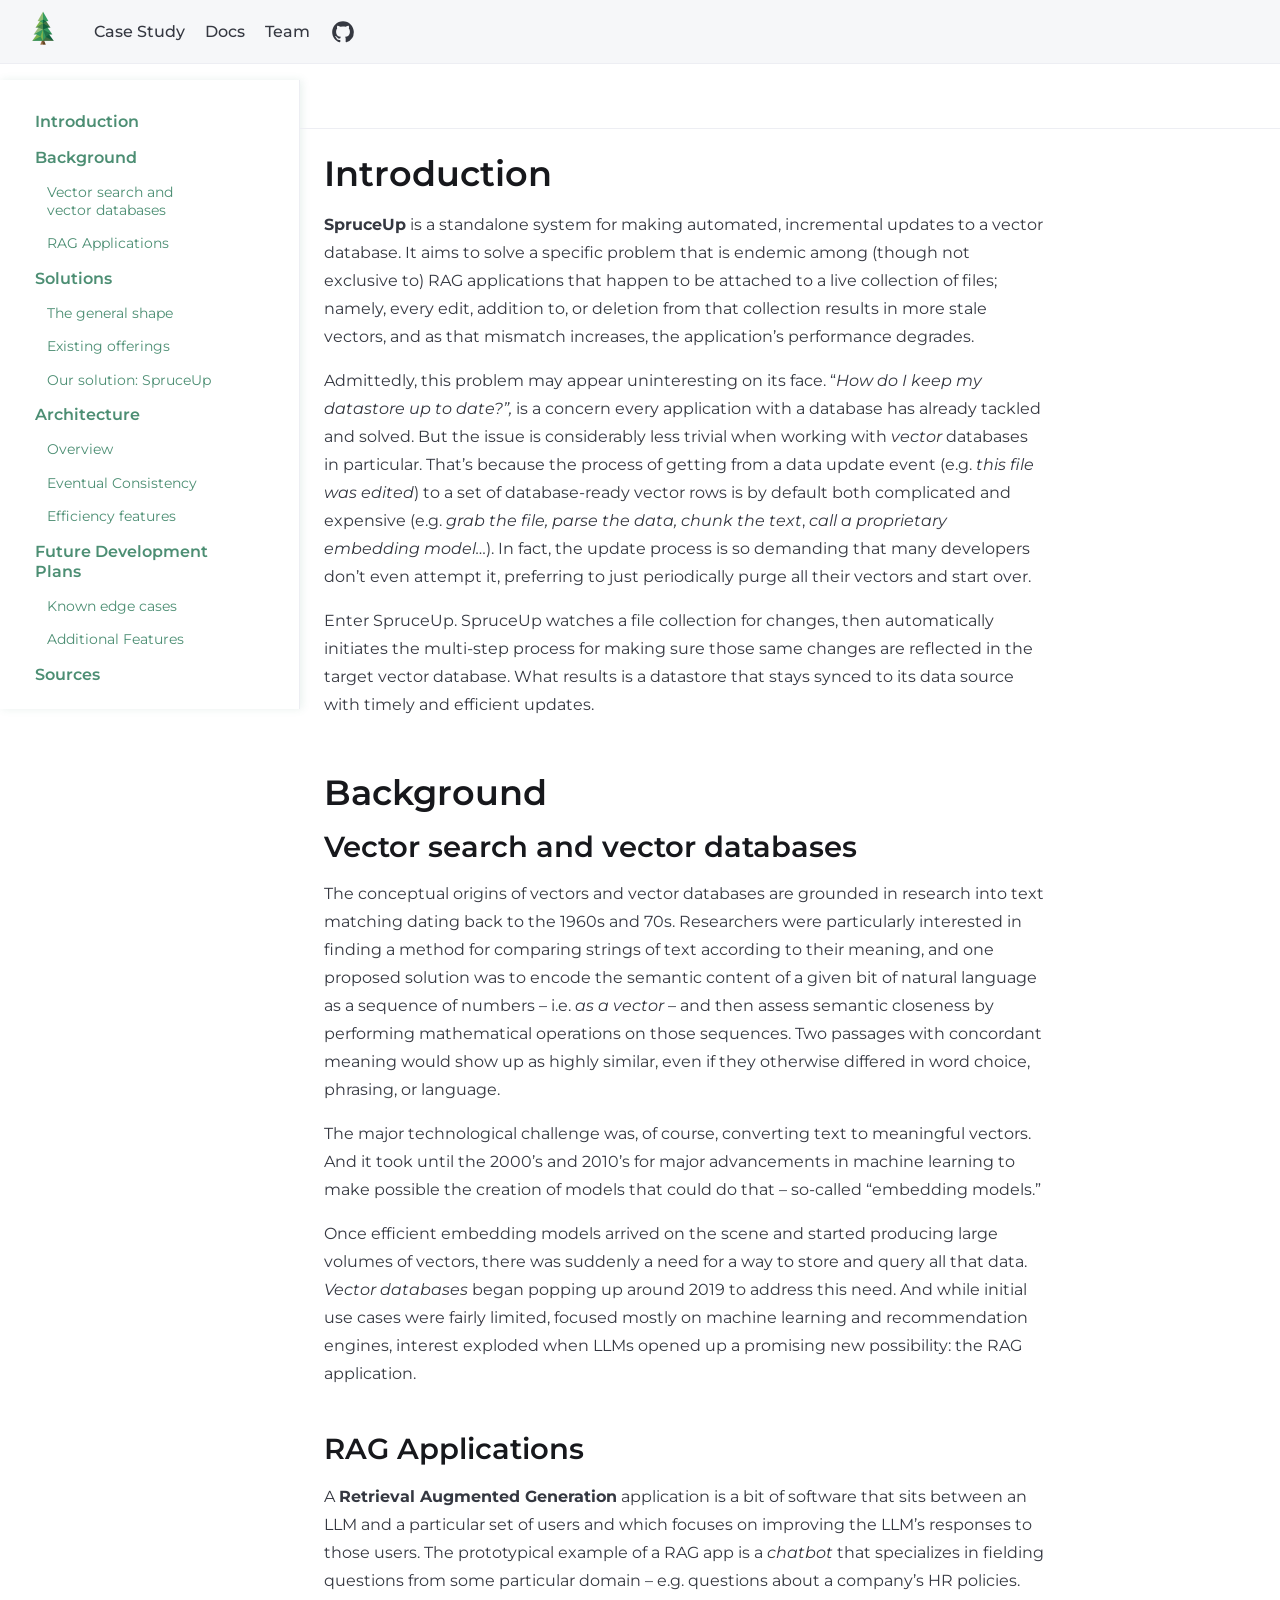
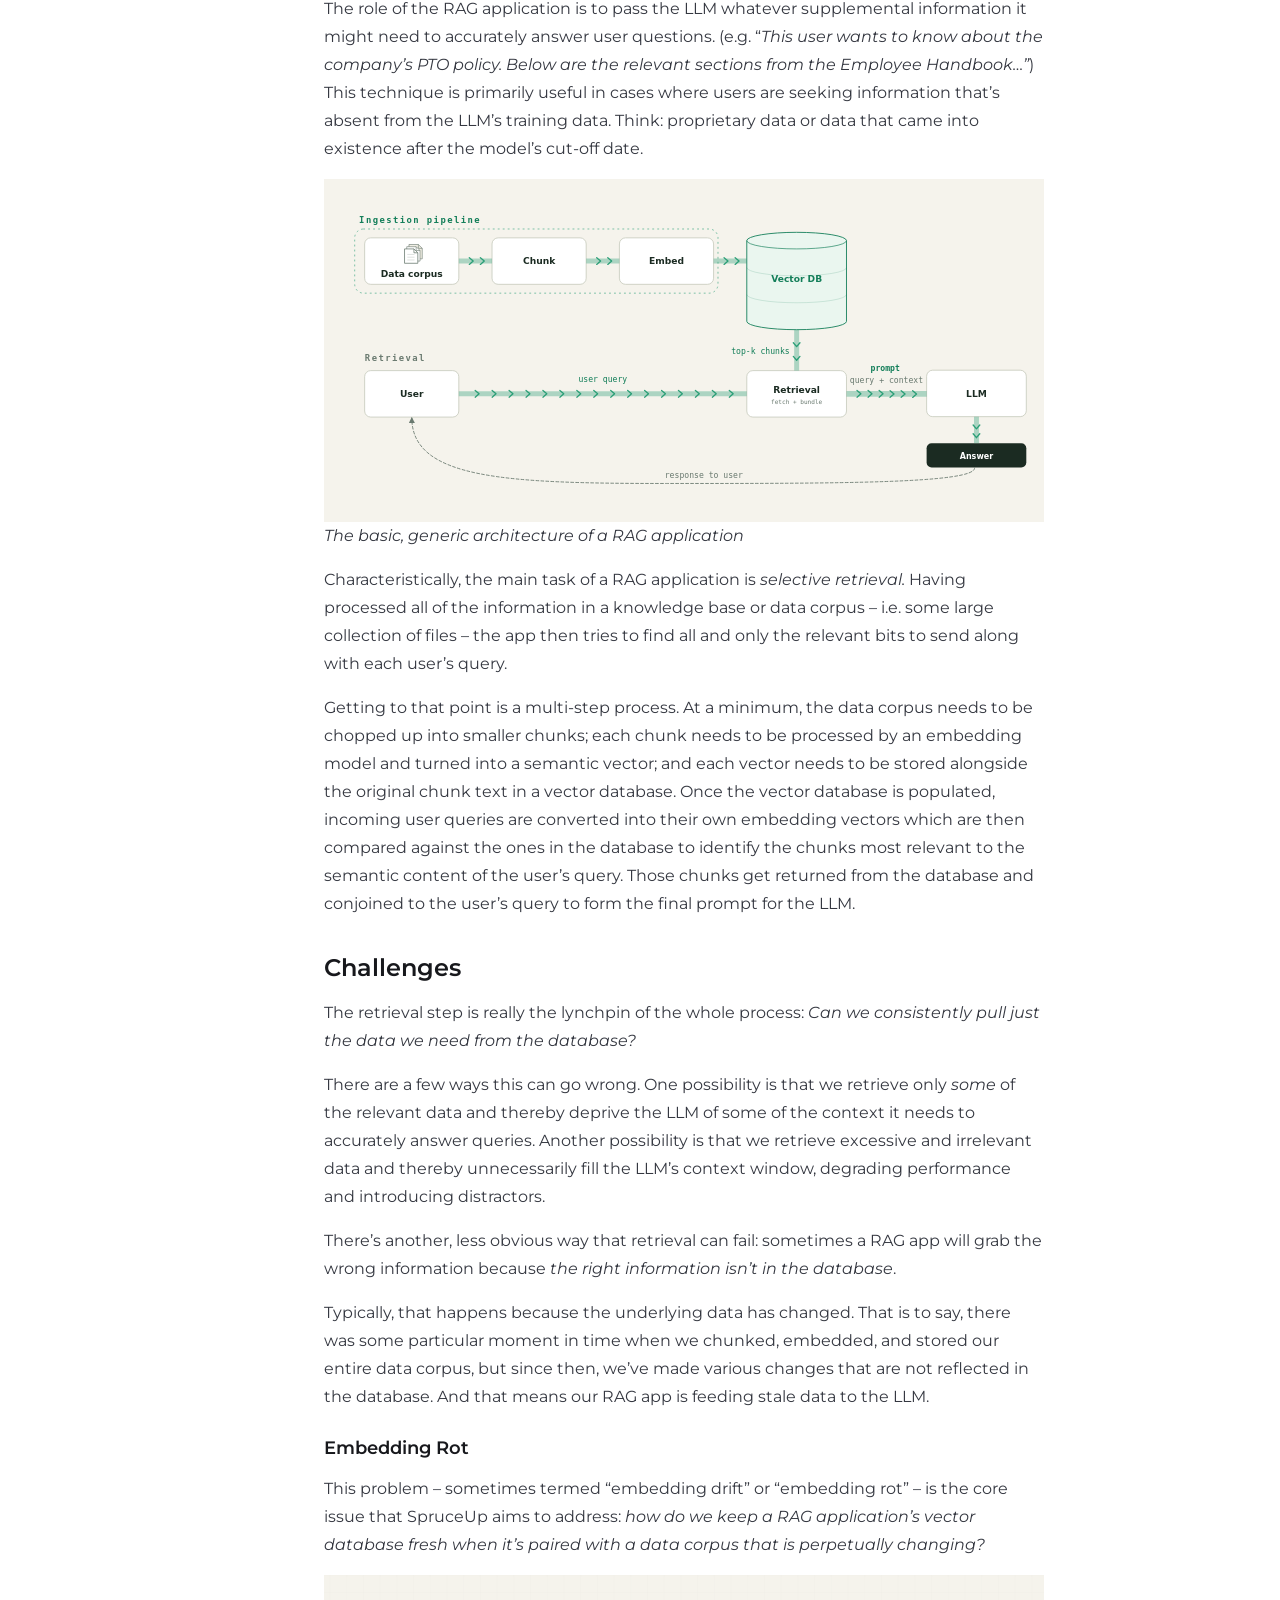
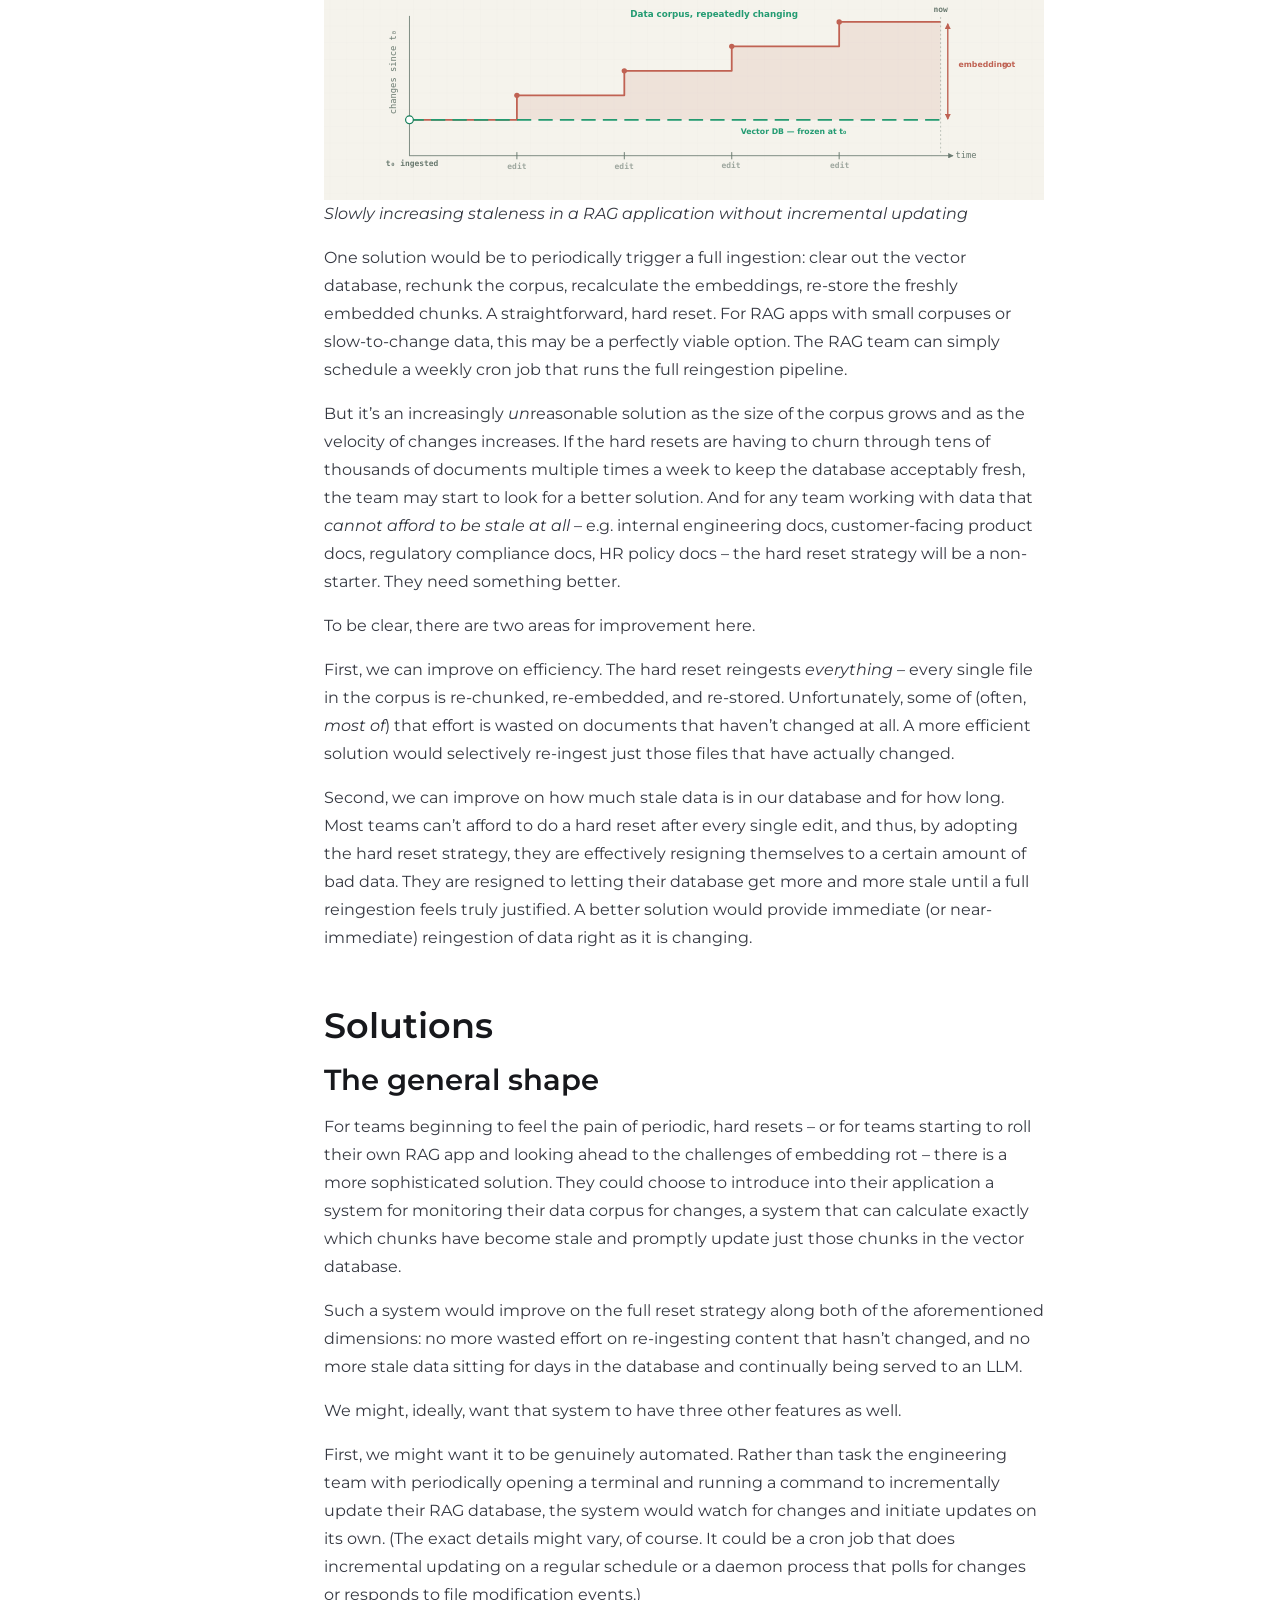
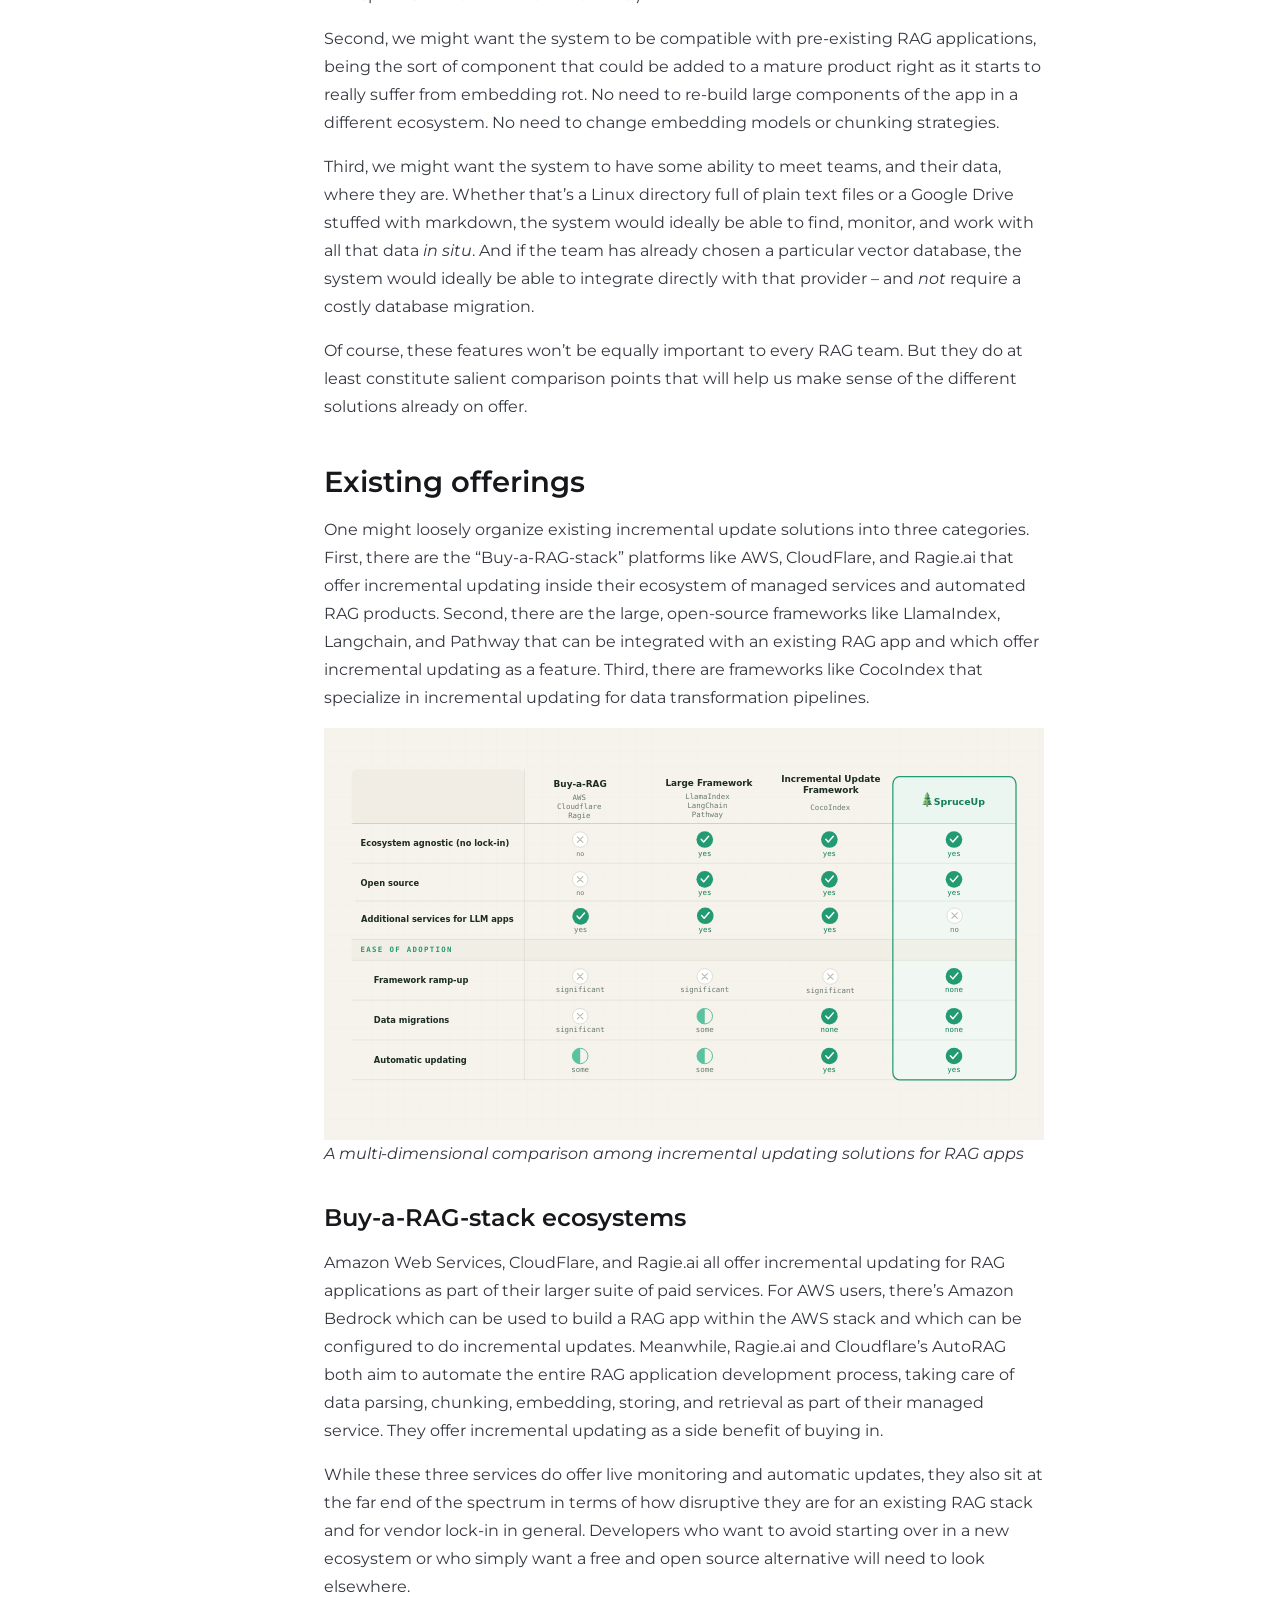
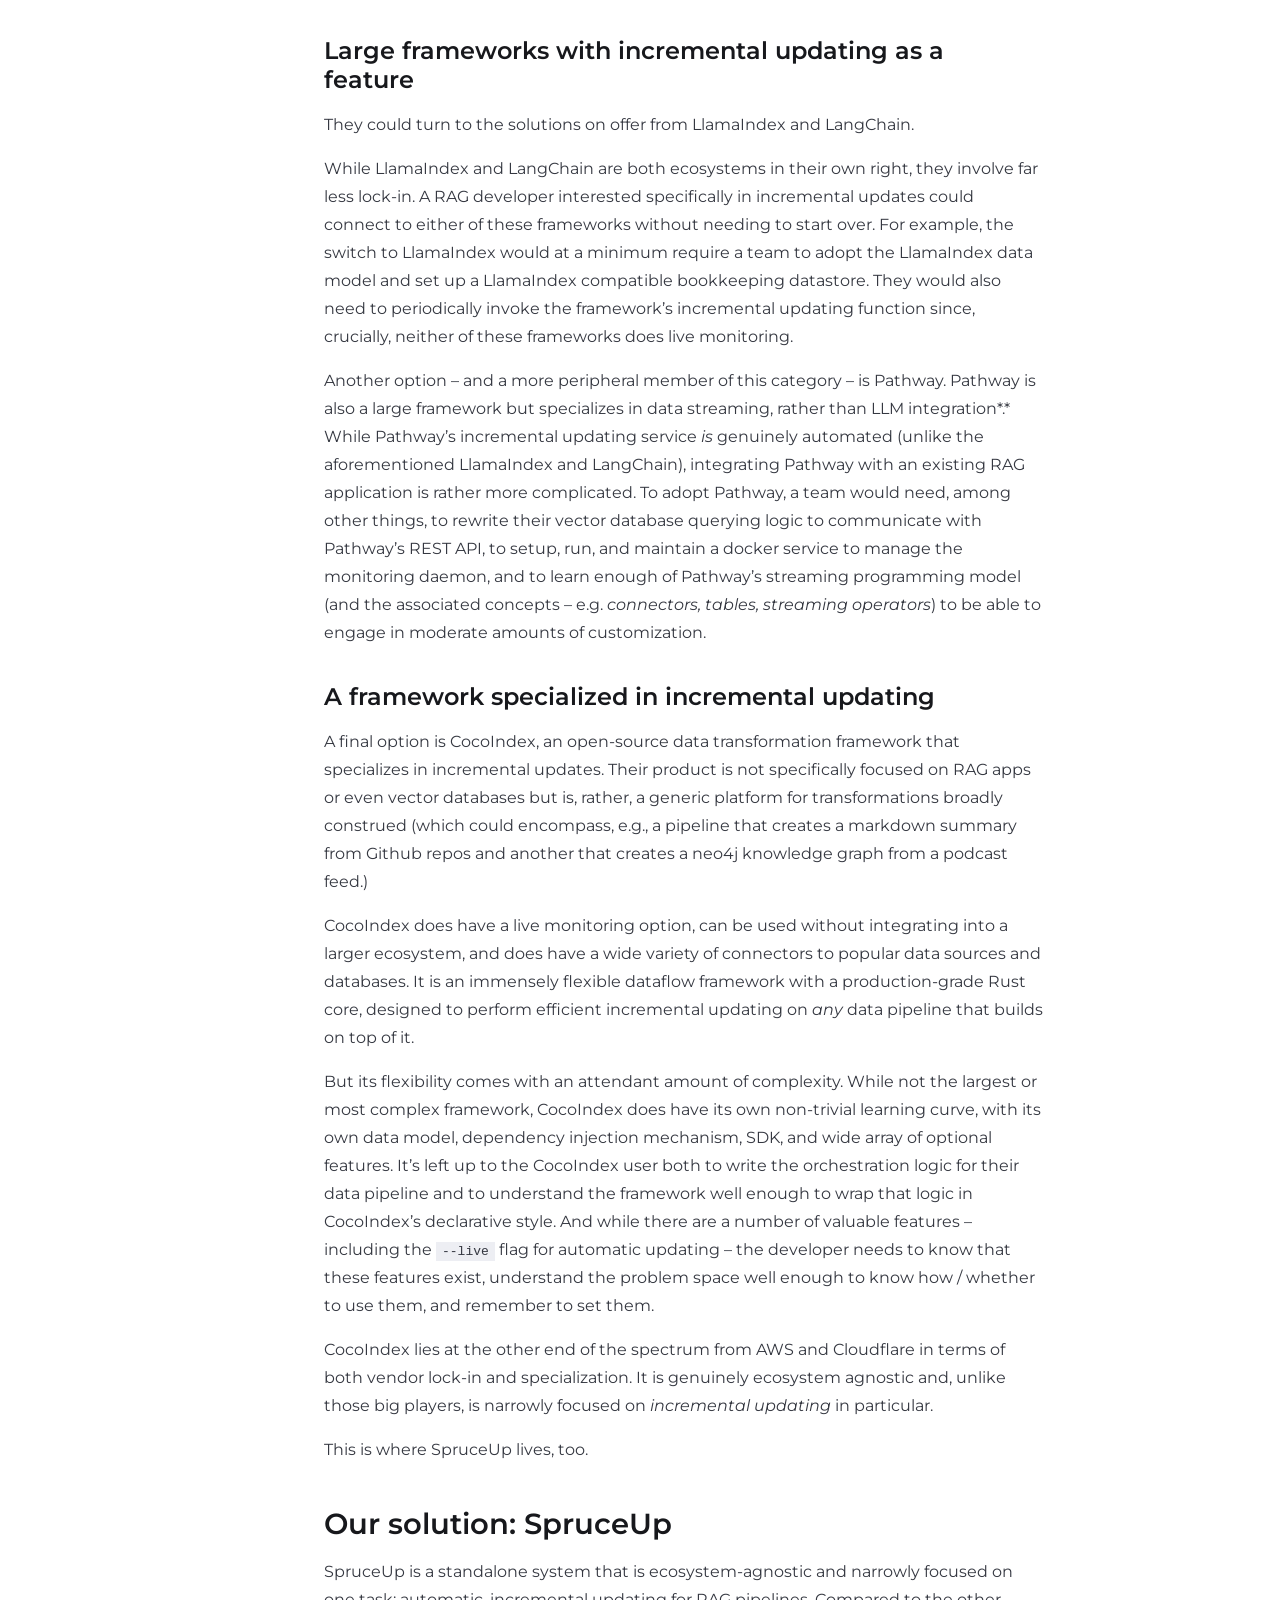
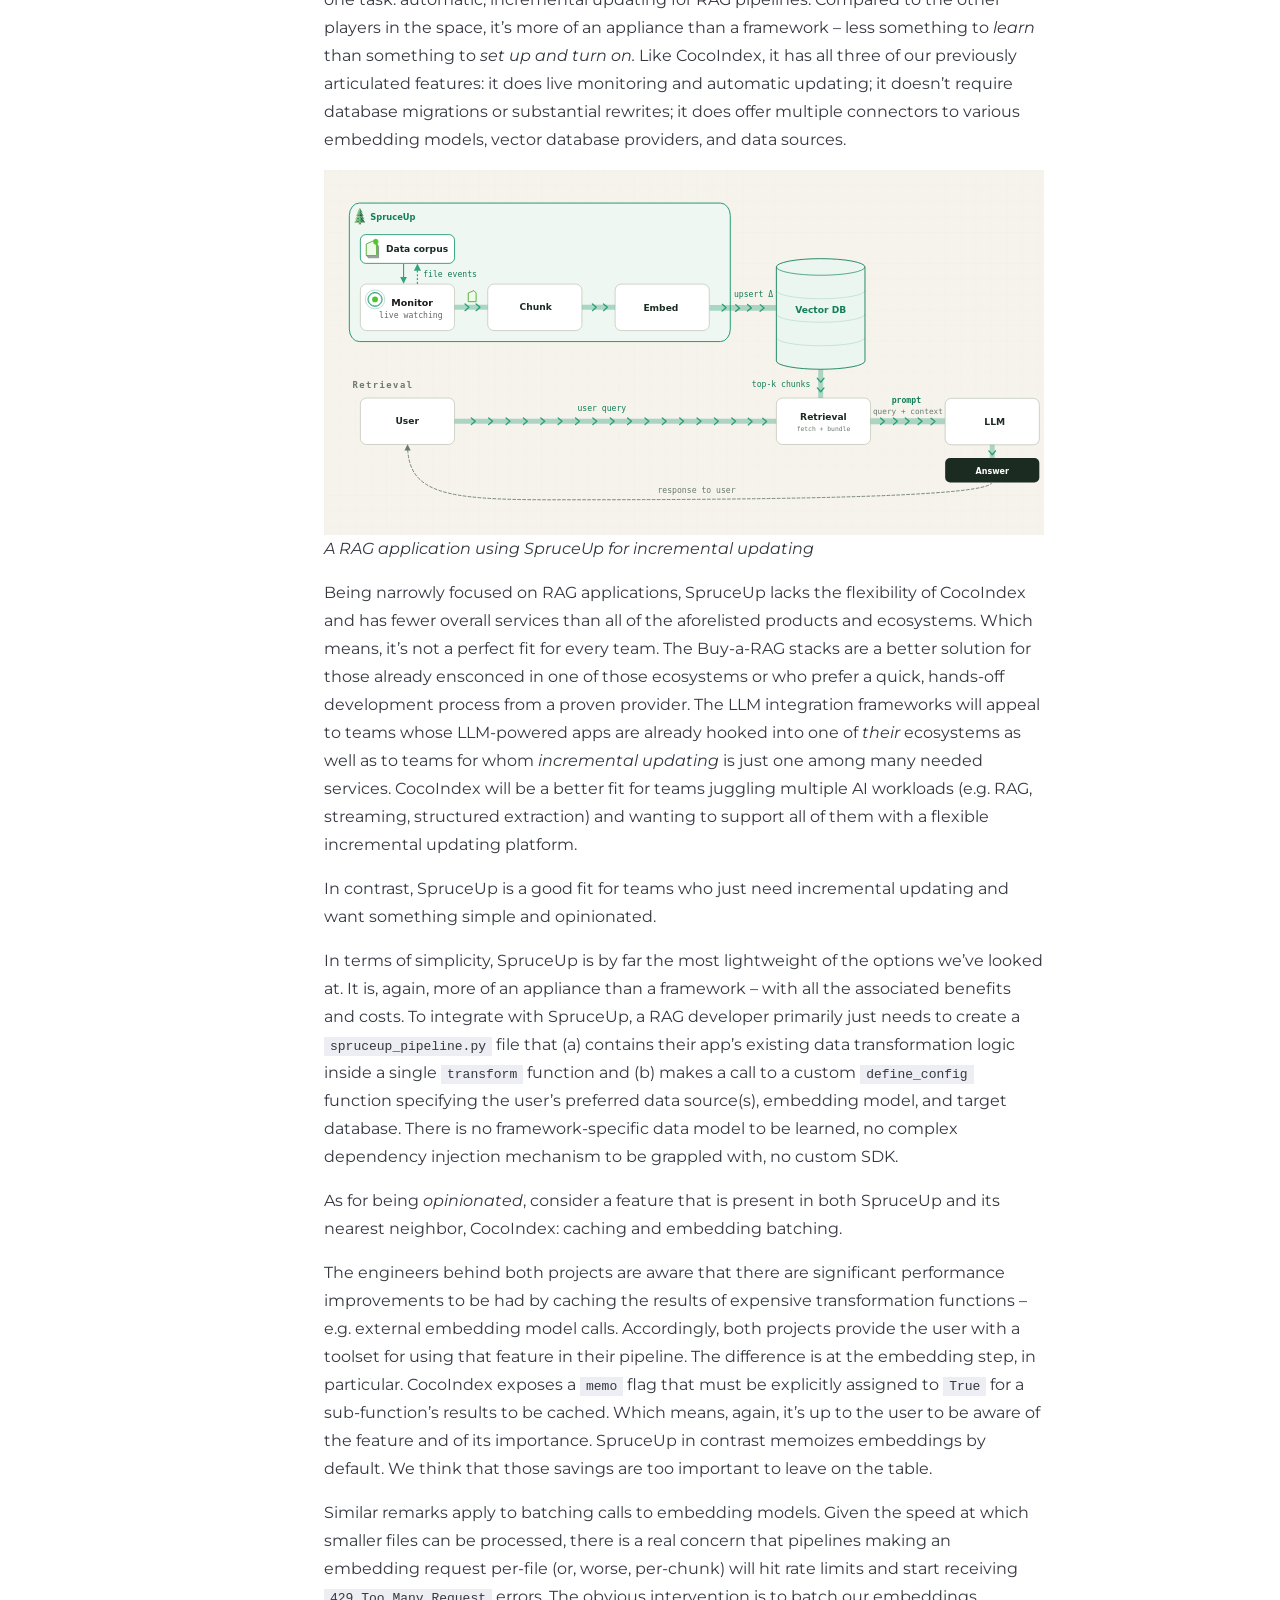
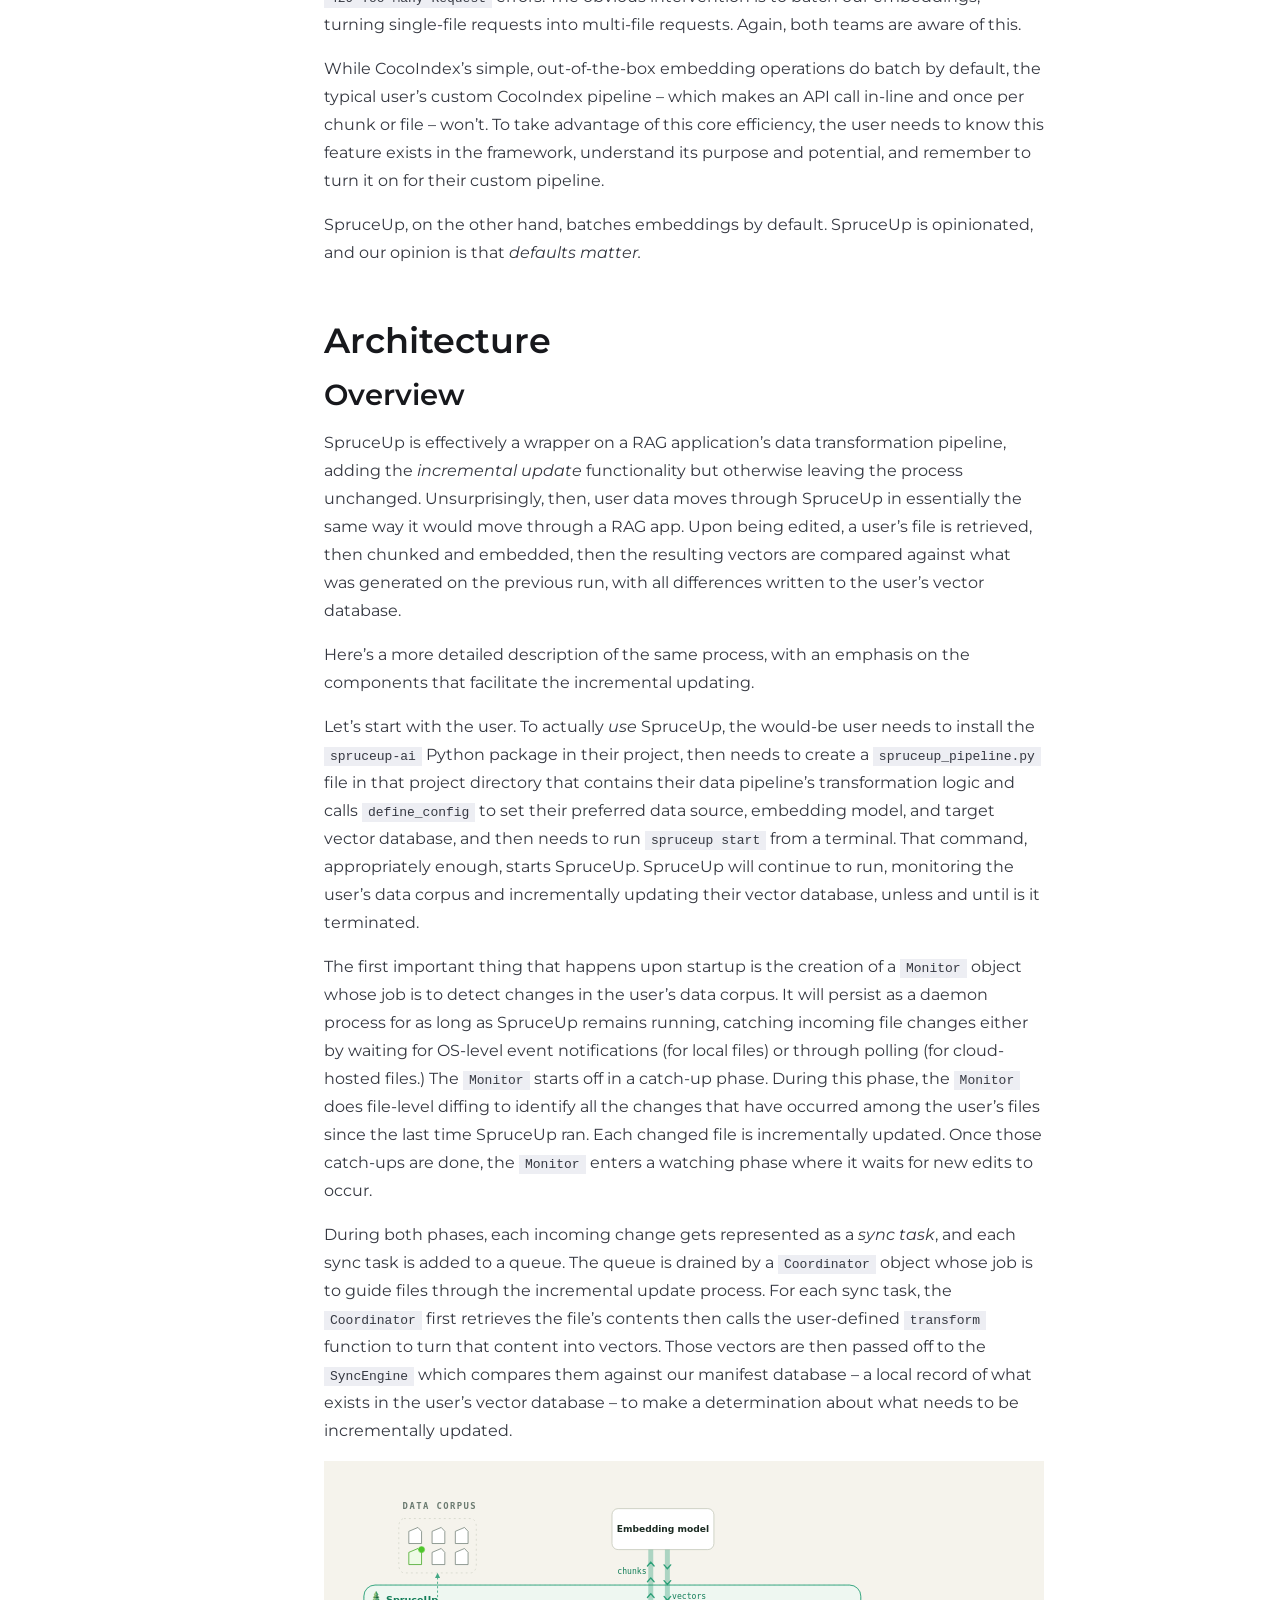
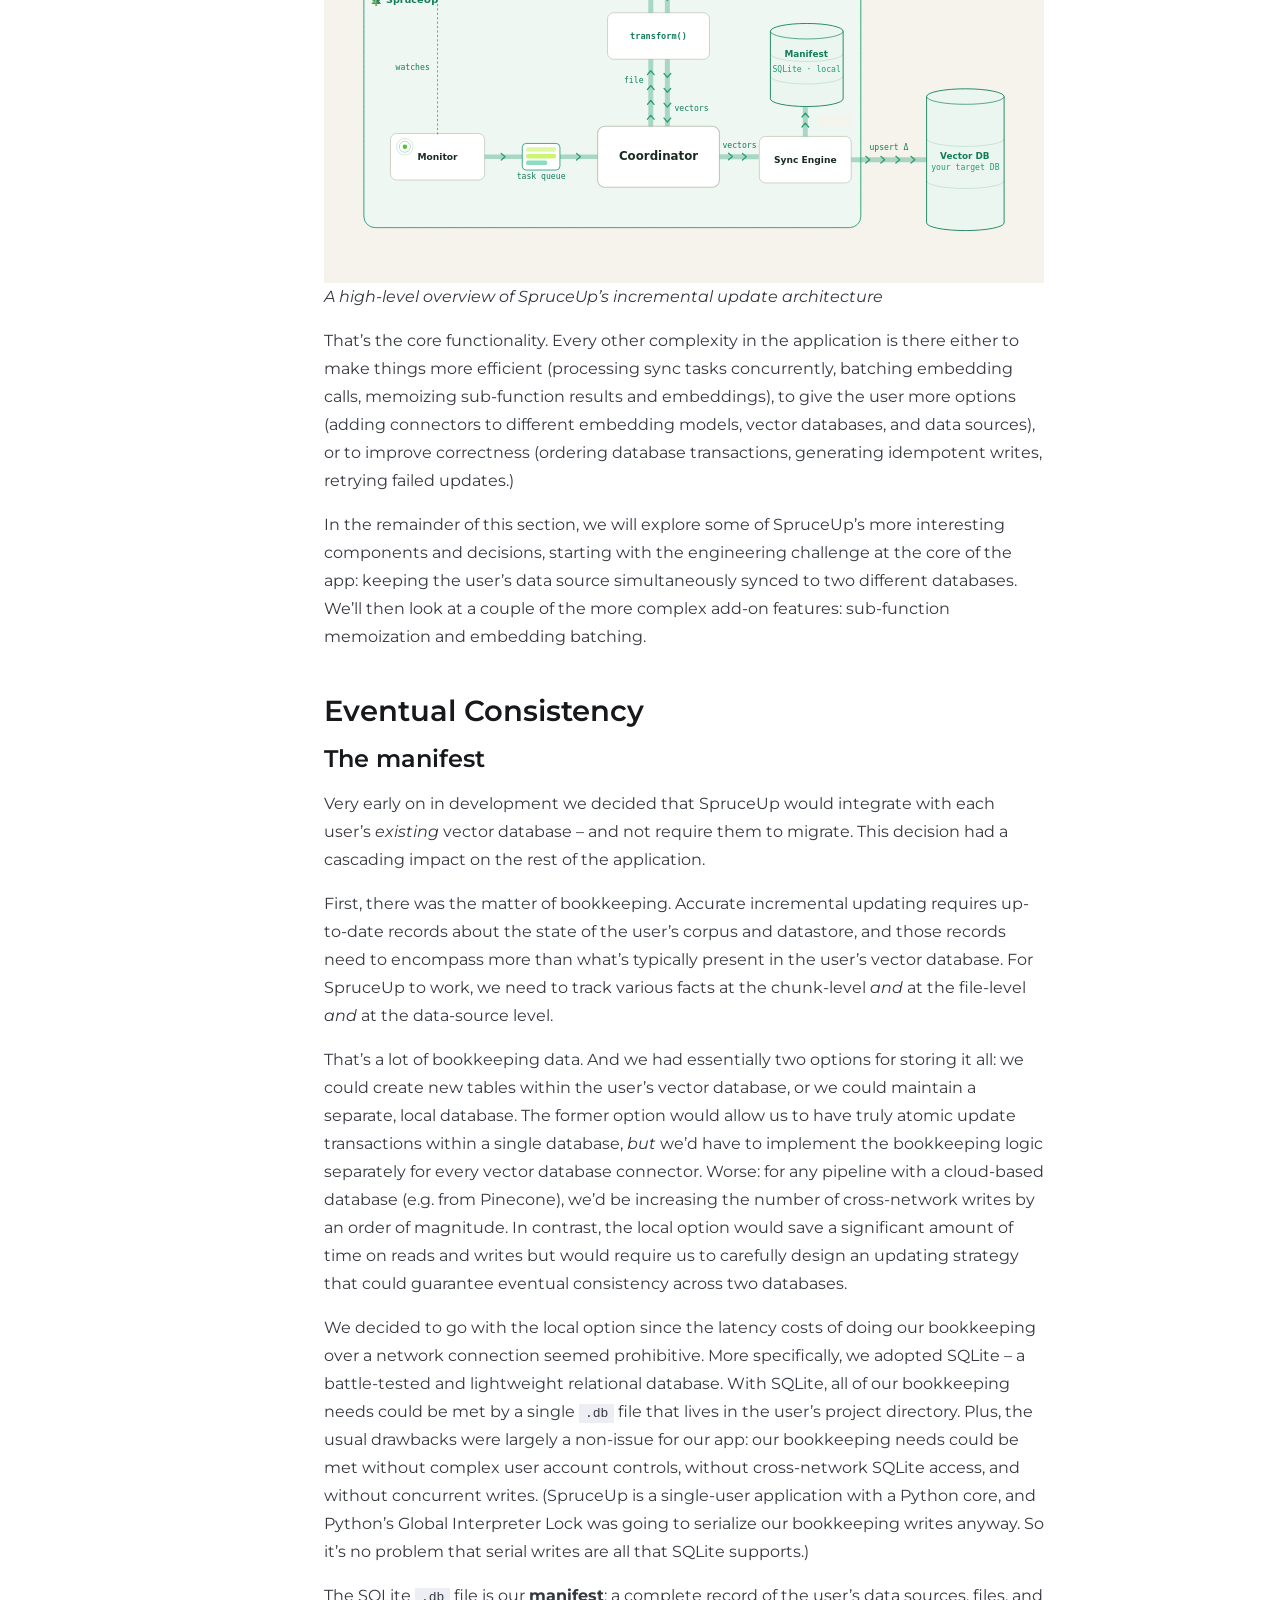
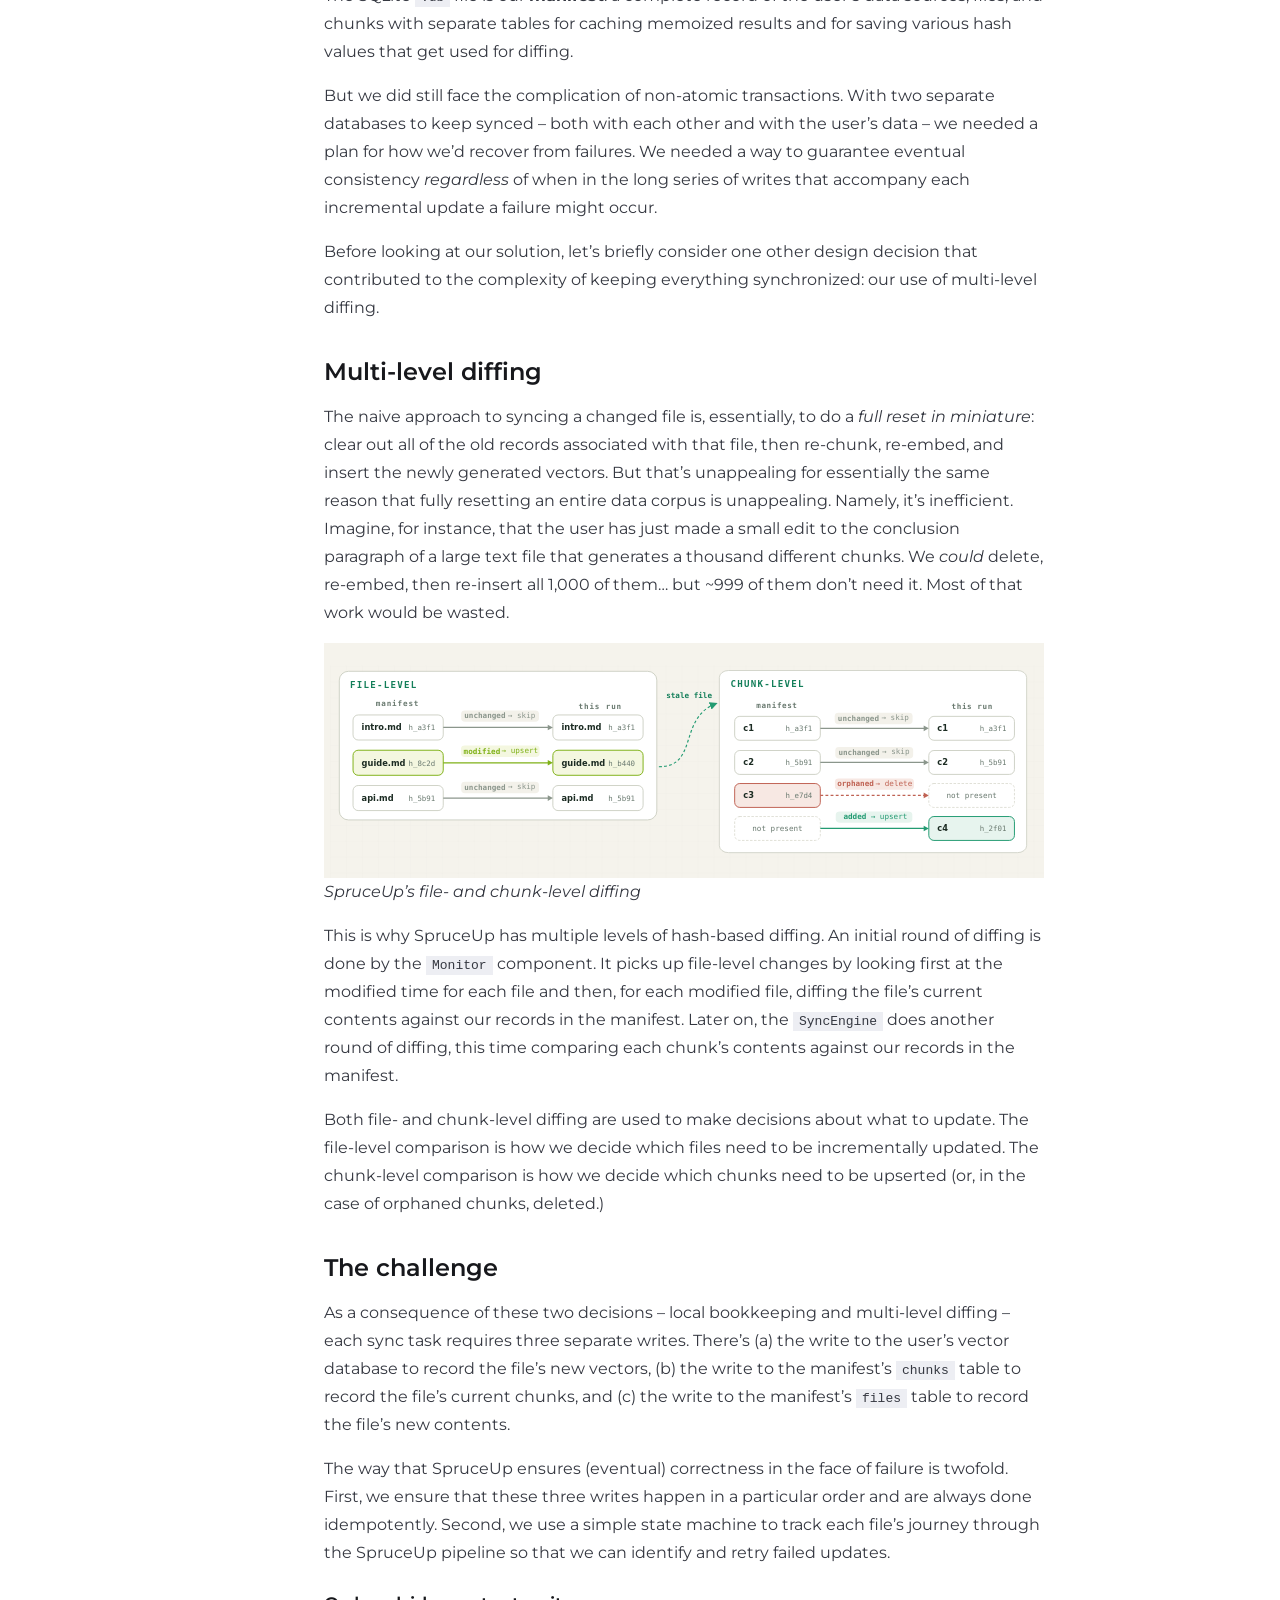
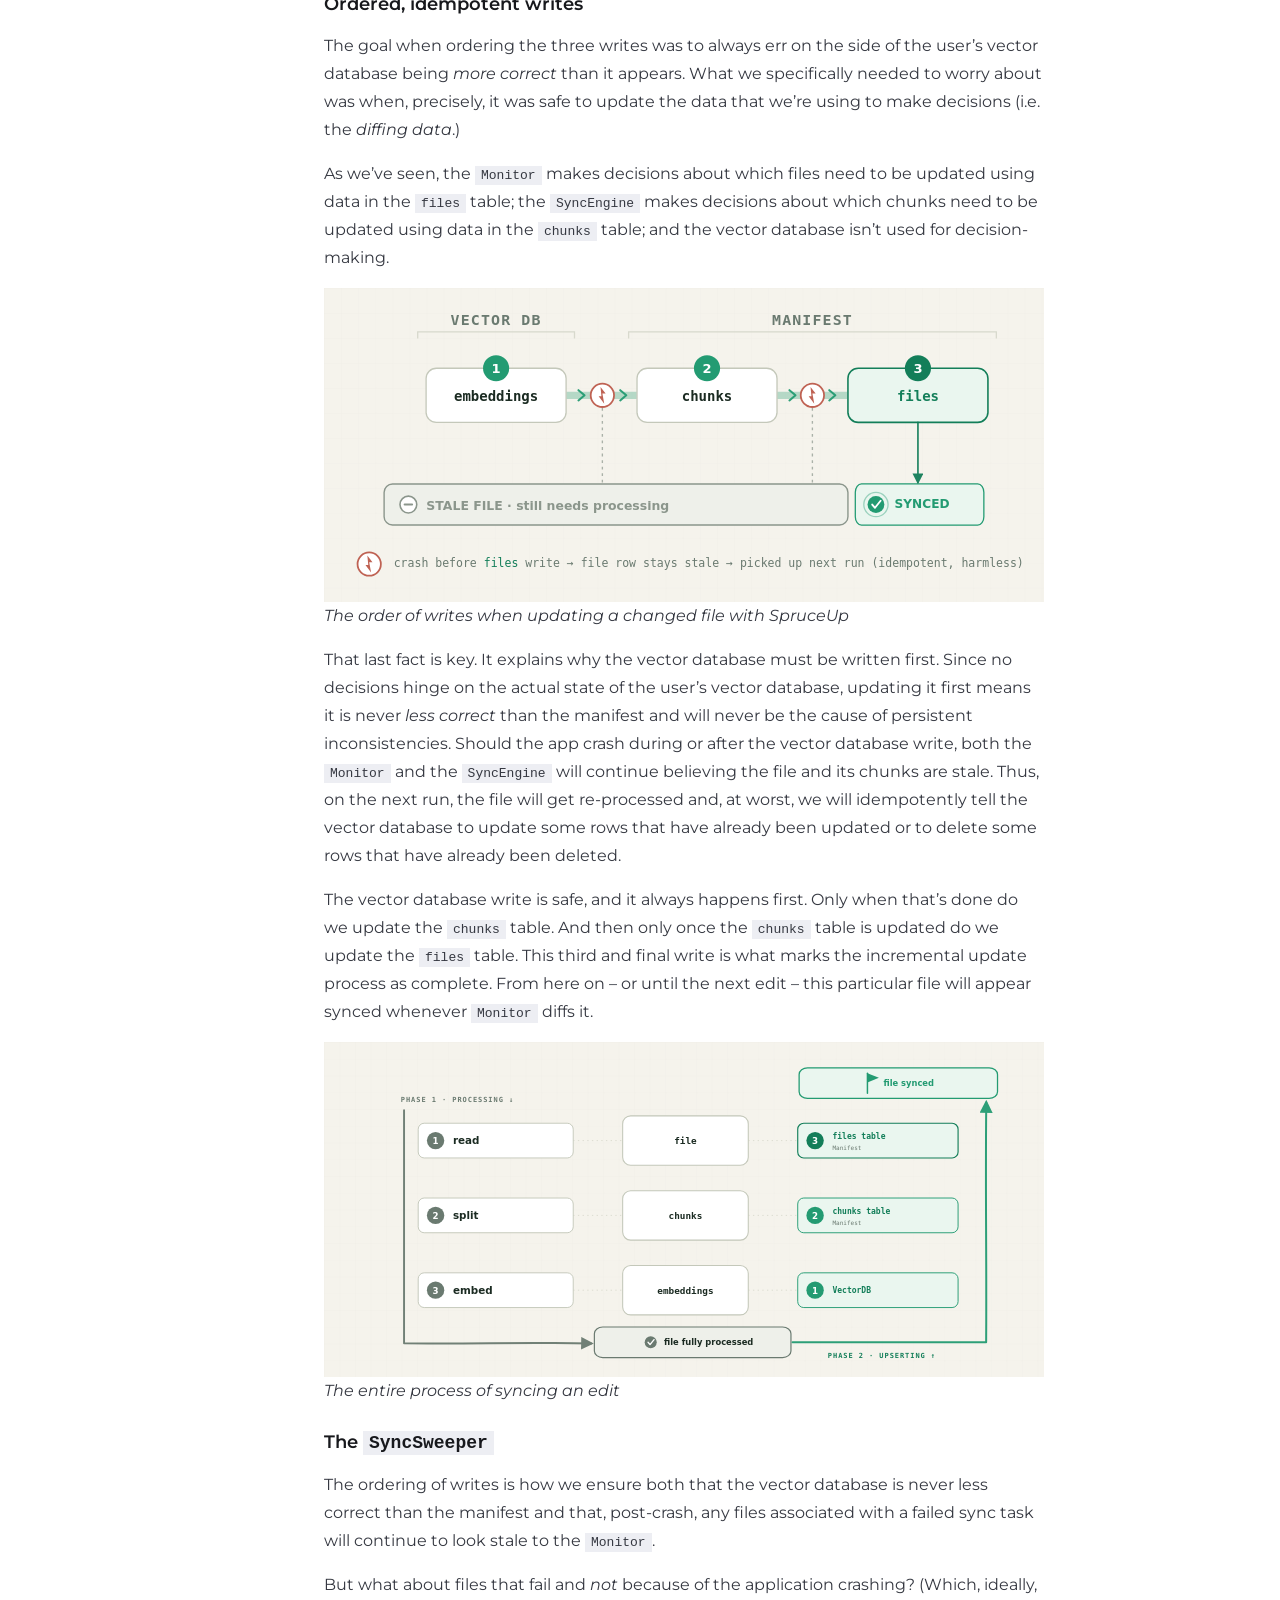
==== case-study/index.html @ af0e687e "deploy: SpruceUp-ai/spruceup-site@f6517886cbff6af546fde0f28865b4267bd0deae" ====
<!DOCTYPE html><html lang="en" dir="ltr" data-theme="dark" data-has-toc data-has-sidebar class="astro-bguv2lll"> <head><meta charset="utf-8"/><meta name="viewport" content="width=device-width, initial-scale=1"/><title>Case Study | SpruceUp</title><link rel="canonical" href="https://spruceup-ai.github.io/case-study/"/><link rel="sitemap" href="/sitemap-index.xml"/><link rel="shortcut icon" href="/spruceup-logo-only-transparent.png" type="image/png"/><meta name="generator" content="Astro v6.4.4"/><meta name="generator" content="Starlight v0.39.3"/><meta property="og:title" content="Case Study"/><meta property="og:type" content="article"/><meta property="og:url" content="https://spruceup-ai.github.io/case-study/"/><meta property="og:locale" content="en"/><meta property="og:site_name" content="SpruceUp"/><meta name="twitter:card" content="summary_large_image"/><script>
	document.documentElement.dataset.theme = 'light';
</script><link rel="stylesheet" href="/_astro/print.DNXP8c50.css" media="print"><link rel="stylesheet" href="/_astro/common.BNiTkq3l.css"><script type="module" src="/_astro/page.B_tncCx8.js"></script><style>figcaption:where(.astro-ibaejvhb){font-style:italic}
</style></head> <body class="astro-bguv2lll"> <a href="#_top" class="astro-7q3lir66">Skip to content</a> <div class="page sl-flex astro-vrdttmbt"> <header class="header astro-vrdttmbt"><div class="header astro-3ef6ksr2"> <a href="/" class="logo-link astro-3ef6ksr2" aria-label="SpruceUp home"> <img src="/_astro/spruceup-logo-only-transparent.iL2BIKzi.png" width="1376" height="768" alt="" aria-hidden="true" class="logo-img astro-3ef6ksr2"> </a> <!-- Desktop nav --> <div class="sl-hidden md:sl-flex print:hidden right-group astro-3ef6ksr2"> <nav class="top-nav sl-flex astro-3ef6ksr2" aria-label="Site navigation"> <a href="/case-study/" class="nav-link astro-3ef6ksr2">Case Study</a><a href="/docs/" class="nav-link astro-3ef6ksr2">Docs</a><a href="/team/" class="nav-link astro-3ef6ksr2">Team</a> <a href="https://github.com/SpruceUp-ai/SpruceUp" class="nav-link github-link astro-3ef6ksr2" target="_blank" rel="noopener noreferrer" aria-label="GitHub"> <svg xmlns="http://www.w3.org/2000/svg" width="26" height="26" viewBox="0 0 24 24" fill="currentColor" aria-hidden="true" class="astro-3ef6ksr2"> <path d="M12 2C6.477 2 2 6.484 2 12.017c0 4.425 2.865 8.18 6.839 9.504.5.092.682-.217.682-.483 0-.237-.008-.868-.013-1.703-2.782.605-3.369-1.343-3.369-1.343-.454-1.158-1.11-1.466-1.11-1.466-.908-.62.069-.608.069-.608 1.003.07 1.531 1.032 1.531 1.032.892 1.53 2.341 1.088 2.91.832.092-.647.35-1.088.636-1.338-2.22-.253-4.555-1.113-4.555-4.951 0-1.093.39-1.988 1.029-2.688-.103-.253-.446-1.272.098-2.65 0 0 .84-.27 2.75 1.026A9.564 9.564 0 0112 6.844c.85.004 1.705.115 2.504.337 1.909-1.296 2.747-1.027 2.747-1.027.546 1.379.202 2.398.1 2.651.64.7 1.028 1.595 1.028 2.688 0 3.848-2.339 4.695-4.566 4.943.359.309.678.92.678 1.855 0 1.338-.012 2.419-.012 2.747 0 .268.18.58.688.482A10.019 10.019 0 0022 12.017C22 6.484 17.522 2 12 2z" class="astro-3ef6ksr2"></path> </svg> </a> </nav> </div> <!-- Mobile hamburger --> <details class="mobile-nav md:sl-hidden print:hidden astro-3ef6ksr2"> <summary aria-label="Open navigation menu" class="astro-3ef6ksr2"> <span class="bar astro-3ef6ksr2"></span> <span class="bar astro-3ef6ksr2"></span> <span class="bar astro-3ef6ksr2"></span> </summary> <nav class="mobile-menu astro-3ef6ksr2" aria-label="Mobile navigation"> <a href="/case-study/" class="mobile-nav-link astro-3ef6ksr2">Case Study</a><a href="/docs/" class="mobile-nav-link astro-3ef6ksr2">Docs</a><a href="/team/" class="mobile-nav-link astro-3ef6ksr2">Team</a> <a href="https://github.com/SpruceUp-ai/SpruceUp" class="mobile-nav-link astro-3ef6ksr2" target="_blank" rel="noopener noreferrer"> <svg xmlns="http://www.w3.org/2000/svg" width="18" height="18" viewBox="0 0 24 24" fill="currentColor" aria-hidden="true" class="astro-3ef6ksr2"> <path d="M12 2C6.477 2 2 6.484 2 12.017c0 4.425 2.865 8.18 6.839 9.504.5.092.682-.217.682-.483 0-.237-.008-.868-.013-1.703-2.782.605-3.369-1.343-3.369-1.343-.454-1.158-1.11-1.466-1.11-1.466-.908-.62.069-.608.069-.608 1.003.07 1.531 1.032 1.531 1.032.892 1.53 2.341 1.088 2.91.832.092-.647.35-1.088.636-1.338-2.22-.253-4.555-1.113-4.555-4.951 0-1.093.39-1.988 1.029-2.688-.103-.253-.446-1.272.098-2.65 0 0 .84-.27 2.75 1.026A9.564 9.564 0 0112 6.844c.85.004 1.705.115 2.504.337 1.909-1.296 2.747-1.027 2.747-1.027.546 1.379.202 2.398.1 2.651.64.7 1.028 1.595 1.028 2.688 0 3.848-2.339 4.695-4.566 4.943.359.309.678.92.678 1.855 0 1.338-.012 2.419-.012 2.747 0 .268.18.58.688.482A10.019 10.019 0 0022 12.017C22 6.484 17.522 2 12 2z" class="astro-3ef6ksr2"></path> </svg>
GitHub
</a> </nav> </details> </div> <script type="module">document.addEventListener("click",n=>{const e=document.querySelector(".mobile-nav");e?.open&&!e.contains(n.target)&&(e.open=!1)});</script></header> <nav class="sidebar print:hidden astro-vrdttmbt" aria-label="Main">  <div id="starlight__sidebar" class="sidebar-pane astro-vrdttmbt"> <div class="sidebar-content sl-flex astro-vrdttmbt"> <sl-sidebar-state-persist data-hash="0000000" class="astro-kku4brbg"> <script aria-hidden="true">
		(() => {
			try {
				if (!matchMedia('(min-width: 50em)').matches) return;
				/** @type {HTMLElement | null} */
				const target = document.querySelector('sl-sidebar-state-persist');
				const state = JSON.parse(sessionStorage.getItem('sl-sidebar-state') || '0');
				if (!target || !state || target.dataset.hash !== state.hash) return;
				window._starlightScrollRestore = state.scroll;
				customElements.define(
					'sl-sidebar-restore',
					class SidebarRestore extends HTMLElement {
						connectedCallback() {
							try {
								const idx = parseInt(this.dataset.index || '');
								const details = this.closest('details');
								if (details && typeof state.open[idx] === 'boolean') details.open = state.open[idx];
							} catch {}
						}
					}
				);
			} catch {}
		})();
	</script>  <ul class="top-level astro-3ii7xxms">  </ul>  <script aria-hidden="true">
		(() => {
			const scroller = document.getElementById('starlight__sidebar');
			if (!window._starlightScrollRestore || !scroller) return;
			scroller.scrollTop = window._starlightScrollRestore;
			delete window._starlightScrollRestore;
		})();
	</script> </sl-sidebar-state-persist> <div class="md:sl-hidden"> <div class="mobile-preferences sl-flex astro-wu23bvmt"> <div class="social-icons astro-wu23bvmt">  </div>  <script type="module">class s extends HTMLElement{constructor(){super();const e=this.querySelector("select");e&&(e.addEventListener("change",t=>{t.currentTarget instanceof HTMLSelectElement&&(window.location.pathname=t.currentTarget.value)}),window.addEventListener("pageshow",t=>{if(!t.persisted)return;const n=e.querySelector("option[selected]")?.index;n!==e.selectedIndex&&(e.selectedIndex=n??0)}))}}customElements.define("starlight-lang-select",s);</script> </div> </div> </div> </div> </nav> <div class="main-frame astro-vrdttmbt">  <script type="module">const a=document.getElementById("starlight__sidebar"),n=a?.querySelector("sl-sidebar-state-persist"),o="sl-sidebar-state",i=()=>{let t=[];const e=n?.dataset.hash||"";try{const s=sessionStorage.getItem(o),r=JSON.parse(s||"{}");Array.isArray(r.open)&&r.hash===e&&(t=r.open)}catch{}return{hash:e,open:t,scroll:a?.scrollTop||0}},c=t=>{try{sessionStorage.setItem(o,JSON.stringify(t))}catch{}},d=()=>c(i()),l=(t,e)=>{const s=i();s.open[e]=t,c(s)};n?.addEventListener("click",t=>{if(!(t.target instanceof Element))return;const e=t.target.closest("summary")?.closest("details");if(!e)return;const s=e.querySelector("sl-sidebar-restore"),r=parseInt(s?.dataset.index||"");isNaN(r)||l(!e.open,r)});addEventListener("visibilitychange",()=>{document.visibilityState==="hidden"&&d()});addEventListener("pageHide",d);</script> <div class="toc-layout astro-2hkjwgzv"> <aside class="toc-sidebar-container print:hidden astro-2hkjwgzv"> <div class="toc-sidebar astro-2hkjwgzv"> <div class="lg:sl-hidden astro-pb3aqygn"></div><div class="right-sidebar-panel sl-hidden lg:sl-block astro-pb3aqygn"><div class="sl-container astro-pb3aqygn"><starlight-toc data-min-h="2" data-max-h="3"><nav aria-labelledby="starlight__on-this-page"><h2 id="starlight__on-this-page">On this page</h2><ul class="astro-gnoq344e" style="--depth: 0;"> <li class="astro-gnoq344e" style="--depth: 0;"> <a href="#_top" class="astro-gnoq344e" style="--depth: 0;"> <span class="astro-gnoq344e" style="--depth: 0;">Overview</span> </a>  </li><li class="astro-gnoq344e" style="--depth: 0;"> <a href="#introduction" class="astro-gnoq344e" style="--depth: 0;"> <span class="astro-gnoq344e" style="--depth: 0;">Introduction</span> </a>  </li><li class="astro-gnoq344e" style="--depth: 0;"> <a href="#background" class="astro-gnoq344e" style="--depth: 0;"> <span class="astro-gnoq344e" style="--depth: 0;">Background</span> </a> <ul class="astro-gnoq344e" style="--depth: 1;"> <li class="astro-gnoq344e" style="--depth: 1;"> <a href="#vector-search-and-vector-databases" class="astro-gnoq344e" style="--depth: 1;"> <span class="astro-gnoq344e" style="--depth: 1;">Vector search and vector databases</span> </a>  </li><li class="astro-gnoq344e" style="--depth: 1;"> <a href="#rag-applications" class="astro-gnoq344e" style="--depth: 1;"> <span class="astro-gnoq344e" style="--depth: 1;">RAG Applications</span> </a>  </li> </ul> </li><li class="astro-gnoq344e" style="--depth: 0;"> <a href="#solutions" class="astro-gnoq344e" style="--depth: 0;"> <span class="astro-gnoq344e" style="--depth: 0;">Solutions</span> </a> <ul class="astro-gnoq344e" style="--depth: 1;"> <li class="astro-gnoq344e" style="--depth: 1;"> <a href="#the-general-shape" class="astro-gnoq344e" style="--depth: 1;"> <span class="astro-gnoq344e" style="--depth: 1;">The general shape</span> </a>  </li><li class="astro-gnoq344e" style="--depth: 1;"> <a href="#existing-offerings" class="astro-gnoq344e" style="--depth: 1;"> <span class="astro-gnoq344e" style="--depth: 1;">Existing offerings</span> </a>  </li><li class="astro-gnoq344e" style="--depth: 1;"> <a href="#our-solution-spruceup" class="astro-gnoq344e" style="--depth: 1;"> <span class="astro-gnoq344e" style="--depth: 1;">Our solution: SpruceUp</span> </a>  </li> </ul> </li><li class="astro-gnoq344e" style="--depth: 0;"> <a href="#architecture" class="astro-gnoq344e" style="--depth: 0;"> <span class="astro-gnoq344e" style="--depth: 0;">Architecture</span> </a> <ul class="astro-gnoq344e" style="--depth: 1;"> <li class="astro-gnoq344e" style="--depth: 1;"> <a href="#overview" class="astro-gnoq344e" style="--depth: 1;"> <span class="astro-gnoq344e" style="--depth: 1;">Overview</span> </a>  </li><li class="astro-gnoq344e" style="--depth: 1;"> <a href="#eventual-consistency" class="astro-gnoq344e" style="--depth: 1;"> <span class="astro-gnoq344e" style="--depth: 1;">Eventual Consistency</span> </a>  </li><li class="astro-gnoq344e" style="--depth: 1;"> <a href="#efficiency-features" class="astro-gnoq344e" style="--depth: 1;"> <span class="astro-gnoq344e" style="--depth: 1;">Efficiency features</span> </a>  </li> </ul> </li><li class="astro-gnoq344e" style="--depth: 0;"> <a href="#future-development-plans" class="astro-gnoq344e" style="--depth: 0;"> <span class="astro-gnoq344e" style="--depth: 0;">Future Development Plans</span> </a> <ul class="astro-gnoq344e" style="--depth: 1;"> <li class="astro-gnoq344e" style="--depth: 1;"> <a href="#known-edge-cases" class="astro-gnoq344e" style="--depth: 1;"> <span class="astro-gnoq344e" style="--depth: 1;">Known edge cases</span> </a>  </li><li class="astro-gnoq344e" style="--depth: 1;"> <a href="#additional-features" class="astro-gnoq344e" style="--depth: 1;"> <span class="astro-gnoq344e" style="--depth: 1;">Additional Features</span> </a>  </li> </ul> </li><li class="astro-gnoq344e" style="--depth: 0;"> <a href="#sources" class="astro-gnoq344e" style="--depth: 0;"> <span class="astro-gnoq344e" style="--depth: 0;">Sources</span> </a>  </li> </ul></nav></starlight-toc><script type="module">const m="_top";class H extends HTMLElement{constructor(){super(),this._current=this.querySelector('a[aria-current="true"]'),this.minH=parseInt(this.dataset.minH||"2",10),this.maxH=parseInt(this.dataset.maxH||"3",10),this.tocHeadingSelector=`h1#${m},:where(${[...Array.from({length:1+this.maxH-this.minH}).map((e,n)=>`h${this.minH+n}`)].join()})[id]`,this.onIdle=e=>(window.requestIdleCallback||(n=>setTimeout(n,1)))(e),this.init=()=>{const e=[...this.querySelectorAll("a")],n=t=>t.matches(this.tocHeadingSelector),i=t=>{if(!t)return null;const h=t;for(;t;){if(t.matches(".sl-markdown-content, main > *"))return document.getElementById(m);if(n(t))return t;const s=t.querySelector(this.tocHeadingSelector);if(s)return s;for(t=t.previousElementSibling;t?.lastElementChild;)t=t.lastElementChild;const o=i(t);if(o)return o}return i(h.parentElement)},c=t=>{for(const{isIntersecting:h,target:s}of t){if(!h)continue;const o=i(s);if(!o)continue;const l=e.find(g=>g.hash==="#"+encodeURIComponent(o.id));if(l){this.current=l;break}}},a=document.querySelectorAll([`main :where(${this.tocHeadingSelector})`,`main :where(${this.tocHeadingSelector}, .sl-heading-wrapper) ~ *:not(:has(${this.tocHeadingSelector}))`,`main .sl-markdown-content > *:not(:has(${this.tocHeadingSelector}))`,`main > *:not(:has(${this.tocHeadingSelector}))`].join());let r;const u=()=>{r||(r=new IntersectionObserver(c,{rootMargin:this.getRootMargin()}),a.forEach(t=>r.observe(t)))};u();let d;window.addEventListener("resize",()=>{r&&(r.disconnect(),r=void 0),clearTimeout(d),d=setTimeout(()=>this.onIdle(u),200)})},this.onIdle(()=>this.init())}set current(e){e!==this._current&&(this._current&&this._current.removeAttribute("aria-current"),e.setAttribute("aria-current","true"),this._current=e)}getRootMargin(){const e=document.querySelector("header")?.getBoundingClientRect().height||0,n=this.querySelector("summary")?.getBoundingClientRect().height||0,i=e+n+32,c=i+53,a=document.documentElement.clientHeight;return`-${i}px 0% ${c-a}px`}}customElements.define("starlight-toc",H);</script></div></div> </div> </aside> <div class="main-pane astro-2hkjwgzv">  <main data-pagefind-body class="astro-bguv2lll" lang="en" dir="ltr">    <div class="content-panel astro-7nkwcw3z"> <div class="sl-container astro-7nkwcw3z">  </div> </div> <div class="content-panel astro-7nkwcw3z"> <div class="sl-container astro-7nkwcw3z"> <div class="sl-markdown-content"> <div class="sl-heading-wrapper level-h2"><h2 id="introduction">Introduction</h2><a class="sl-anchor-link" href="#introduction"><span aria-hidden="true" class="sl-anchor-icon"><svg width="16" height="16" viewBox="0 0 24 24"><path fill="currentcolor" d="m12.11 15.39-3.88 3.88a2.52 2.52 0 0 1-3.5 0 2.47 2.47 0 0 1 0-3.5l3.88-3.88a1 1 0 0 0-1.42-1.42l-3.88 3.89a4.48 4.48 0 0 0 6.33 6.33l3.89-3.88a1 1 0 1 0-1.42-1.42Zm8.58-12.08a4.49 4.49 0 0 0-6.33 0l-3.89 3.88a1 1 0 0 0 1.42 1.42l3.88-3.88a2.52 2.52 0 0 1 3.5 0 2.47 2.47 0 0 1 0 3.5l-3.88 3.88a1 1 0 1 0 1.42 1.42l3.88-3.89a4.49 4.49 0 0 0 0-6.33ZM8.83 15.17a1 1 0 0 0 1.1.22 1 1 0 0 0 .32-.22l4.92-4.92a1 1 0 0 0-1.42-1.42l-4.92 4.92a1 1 0 0 0 0 1.42Z"></path></svg></span><span class="sr-only" data-pagefind-ignore>Section titled “Introduction”</span></a></div>
<p><strong>SpruceUp</strong> is a standalone system for making automated, incremental updates to a vector database. It aims to solve a specific problem that is endemic among (though not exclusive to) RAG applications that happen to be attached to a live collection of files; namely, every edit, addition to, or deletion from that collection results in more stale vectors, and as that mismatch increases, the application’s performance degrades.</p>
<p>Admittedly, this problem may appear uninteresting on its face. “<em>How do I keep my datastore up to date?”,</em> is a concern every application with a database has already tackled and solved. But the issue is considerably less trivial when working with <em>vector</em> databases in particular. That’s because the process of getting from a data update event (e.g. <em>this file was edited</em>) to a set of database-ready vector rows is by default both complicated and expensive (e.g. <em>grab the file, parse the data, chunk the text</em>, <em>call a proprietary embedding model…</em>). In fact, the update process is so demanding that many developers don’t even attempt it, preferring to just periodically purge all their vectors and start over.</p>
<p>Enter SpruceUp. SpruceUp watches a file collection for changes, then automatically initiates the multi-step process for making sure those same changes are reflected in the target vector database. What results is a datastore that stays synced to its data source with timely and efficient updates.</p>
<div class="sl-heading-wrapper level-h2"><h2 id="background">Background</h2><a class="sl-anchor-link" href="#background"><span aria-hidden="true" class="sl-anchor-icon"><svg width="16" height="16" viewBox="0 0 24 24"><path fill="currentcolor" d="m12.11 15.39-3.88 3.88a2.52 2.52 0 0 1-3.5 0 2.47 2.47 0 0 1 0-3.5l3.88-3.88a1 1 0 0 0-1.42-1.42l-3.88 3.89a4.48 4.48 0 0 0 6.33 6.33l3.89-3.88a1 1 0 1 0-1.42-1.42Zm8.58-12.08a4.49 4.49 0 0 0-6.33 0l-3.89 3.88a1 1 0 0 0 1.42 1.42l3.88-3.88a2.52 2.52 0 0 1 3.5 0 2.47 2.47 0 0 1 0 3.5l-3.88 3.88a1 1 0 1 0 1.42 1.42l3.88-3.89a4.49 4.49 0 0 0 0-6.33ZM8.83 15.17a1 1 0 0 0 1.1.22 1 1 0 0 0 .32-.22l4.92-4.92a1 1 0 0 0-1.42-1.42l-4.92 4.92a1 1 0 0 0 0 1.42Z"></path></svg></span><span class="sr-only" data-pagefind-ignore>Section titled “Background”</span></a></div>
<div class="sl-heading-wrapper level-h3"><h3 id="vector-search-and-vector-databases">Vector search and vector databases</h3><a class="sl-anchor-link" href="#vector-search-and-vector-databases"><span aria-hidden="true" class="sl-anchor-icon"><svg width="16" height="16" viewBox="0 0 24 24"><path fill="currentcolor" d="m12.11 15.39-3.88 3.88a2.52 2.52 0 0 1-3.5 0 2.47 2.47 0 0 1 0-3.5l3.88-3.88a1 1 0 0 0-1.42-1.42l-3.88 3.89a4.48 4.48 0 0 0 6.33 6.33l3.89-3.88a1 1 0 1 0-1.42-1.42Zm8.58-12.08a4.49 4.49 0 0 0-6.33 0l-3.89 3.88a1 1 0 0 0 1.42 1.42l3.88-3.88a2.52 2.52 0 0 1 3.5 0 2.47 2.47 0 0 1 0 3.5l-3.88 3.88a1 1 0 1 0 1.42 1.42l3.88-3.89a4.49 4.49 0 0 0 0-6.33ZM8.83 15.17a1 1 0 0 0 1.1.22 1 1 0 0 0 .32-.22l4.92-4.92a1 1 0 0 0-1.42-1.42l-4.92 4.92a1 1 0 0 0 0 1.42Z"></path></svg></span><span class="sr-only" data-pagefind-ignore>Section titled “Vector search and vector databases”</span></a></div>
<p>The conceptual origins of vectors and vector databases are grounded in research into text matching dating back to the 1960s and 70s. Researchers were particularly interested in finding a method for comparing strings of text according to their meaning, and one proposed solution was to encode the semantic content of a given bit of natural language as a sequence of numbers – i.e. <em>as a vector</em> – and then assess semantic closeness by performing mathematical operations on those sequences. Two passages with concordant meaning would show up as highly similar, even if they otherwise differed in word choice, phrasing, or language.</p>
<p>The major technological challenge was, of course, converting text to meaningful vectors. And it took until the 2000’s and 2010’s for major advancements in machine learning to make possible the creation of models that could do that – so-called “embedding models.”</p>
<p>Once efficient embedding models arrived on the scene and started producing large volumes of vectors, there was suddenly a need for a way to store and query all that data. <em>Vector databases</em> began popping up around 2019 to address this need. And while initial use cases were fairly limited, focused mostly on machine learning and recommendation engines, interest exploded when LLMs opened up a promising new possibility: the RAG application.</p>
<div class="sl-heading-wrapper level-h3"><h3 id="rag-applications">RAG Applications</h3><a class="sl-anchor-link" href="#rag-applications"><span aria-hidden="true" class="sl-anchor-icon"><svg width="16" height="16" viewBox="0 0 24 24"><path fill="currentcolor" d="m12.11 15.39-3.88 3.88a2.52 2.52 0 0 1-3.5 0 2.47 2.47 0 0 1 0-3.5l3.88-3.88a1 1 0 0 0-1.42-1.42l-3.88 3.89a4.48 4.48 0 0 0 6.33 6.33l3.89-3.88a1 1 0 1 0-1.42-1.42Zm8.58-12.08a4.49 4.49 0 0 0-6.33 0l-3.89 3.88a1 1 0 0 0 1.42 1.42l3.88-3.88a2.52 2.52 0 0 1 3.5 0 2.47 2.47 0 0 1 0 3.5l-3.88 3.88a1 1 0 1 0 1.42 1.42l3.88-3.89a4.49 4.49 0 0 0 0-6.33ZM8.83 15.17a1 1 0 0 0 1.1.22 1 1 0 0 0 .32-.22l4.92-4.92a1 1 0 0 0-1.42-1.42l-4.92 4.92a1 1 0 0 0 0 1.42Z"></path></svg></span><span class="sr-only" data-pagefind-ignore>Section titled “RAG Applications”</span></a></div>
<p>A <strong>Retrieval Augmented Generation</strong> application is a bit of software that sits between an LLM and a particular set of users and which focuses on improving the LLM’s responses to those users. The prototypical example of a RAG app is a <em>chatbot</em> that specializes in fielding questions from some particular domain – e.g. questions about a company’s HR policies. The role of the RAG application is to pass the LLM whatever supplemental information it might need to accurately answer user questions. (e.g. “<em>This user wants to know about the company’s PTO policy. Below are the relevant sections from the Employee Handbook…”</em>) This technique is primarily useful in cases where users are seeking information that’s absent from the LLM’s training data. Think: proprietary data or data that came into existence after the model’s cut-off date.</p>
<p><img src="/_astro/i-RAG_Basics.D6V0imP4_EdM2y.svg" alt="alt text" loading="lazy" decoding="async" width="1300" height="620">
<em>The basic, generic architecture of a RAG application</em></p>
<p>Characteristically, the main task of a RAG application is <em>selective retrieval.</em> Having processed all of the information in a knowledge base or data corpus – i.e. some large collection of files – the app then tries to find all and only the relevant bits to send along with each user’s query.</p>
<p>Getting to that point is a multi-step process. At a minimum, the data corpus needs to be chopped up into smaller chunks; each chunk needs to be processed by an embedding model and turned into a semantic vector; and each vector needs to be stored alongside the original chunk text in a vector database. Once the vector database is populated, incoming user queries are converted into their own embedding vectors which are then compared against the ones in the database to identify the chunks most relevant to the semantic content of the user’s query. Those chunks get returned from the database and conjoined to the user’s query to form the final prompt for the LLM.</p>
<div class="sl-heading-wrapper level-h4"><h4 id="challenges">Challenges</h4><a class="sl-anchor-link" href="#challenges"><span aria-hidden="true" class="sl-anchor-icon"><svg width="16" height="16" viewBox="0 0 24 24"><path fill="currentcolor" d="m12.11 15.39-3.88 3.88a2.52 2.52 0 0 1-3.5 0 2.47 2.47 0 0 1 0-3.5l3.88-3.88a1 1 0 0 0-1.42-1.42l-3.88 3.89a4.48 4.48 0 0 0 6.33 6.33l3.89-3.88a1 1 0 1 0-1.42-1.42Zm8.58-12.08a4.49 4.49 0 0 0-6.33 0l-3.89 3.88a1 1 0 0 0 1.42 1.42l3.88-3.88a2.52 2.52 0 0 1 3.5 0 2.47 2.47 0 0 1 0 3.5l-3.88 3.88a1 1 0 1 0 1.42 1.42l3.88-3.89a4.49 4.49 0 0 0 0-6.33ZM8.83 15.17a1 1 0 0 0 1.1.22 1 1 0 0 0 .32-.22l4.92-4.92a1 1 0 0 0-1.42-1.42l-4.92 4.92a1 1 0 0 0 0 1.42Z"></path></svg></span><span class="sr-only" data-pagefind-ignore>Section titled “Challenges”</span></a></div>
<p>The retrieval step is really the lynchpin of the whole process: <em>Can we consistently pull just the data we need from the database?</em></p>
<p>There are a few ways this can go wrong. One possibility is that we retrieve only <em>some</em> of the relevant data and thereby deprive the LLM of some of the context it needs to accurately answer queries. Another possibility is that we retrieve excessive and irrelevant data and thereby unnecessarily fill the LLM’s context window, degrading performance and introducing distractors.</p>
<p>There’s another, less obvious way that retrieval can fail: sometimes a RAG app will grab the wrong information because <em>the right information</em> <em>isn’t in the database</em>.</p>
<p>Typically, that happens because the underlying data has changed. That is to say, there was some particular moment in time when we chunked, embedded, and stored our entire data corpus, but since then, we’ve made various changes that are not reflected in the database. And that means our RAG app is feeding stale data to the LLM.</p>
<div class="sl-heading-wrapper level-h5"><h5 id="embedding-rot">Embedding Rot</h5><a class="sl-anchor-link" href="#embedding-rot"><span aria-hidden="true" class="sl-anchor-icon"><svg width="16" height="16" viewBox="0 0 24 24"><path fill="currentcolor" d="m12.11 15.39-3.88 3.88a2.52 2.52 0 0 1-3.5 0 2.47 2.47 0 0 1 0-3.5l3.88-3.88a1 1 0 0 0-1.42-1.42l-3.88 3.89a4.48 4.48 0 0 0 6.33 6.33l3.89-3.88a1 1 0 1 0-1.42-1.42Zm8.58-12.08a4.49 4.49 0 0 0-6.33 0l-3.89 3.88a1 1 0 0 0 1.42 1.42l3.88-3.88a2.52 2.52 0 0 1 3.5 0 2.47 2.47 0 0 1 0 3.5l-3.88 3.88a1 1 0 1 0 1.42 1.42l3.88-3.89a4.49 4.49 0 0 0 0-6.33ZM8.83 15.17a1 1 0 0 0 1.1.22 1 1 0 0 0 .32-.22l4.92-4.92a1 1 0 0 0-1.42-1.42l-4.92 4.92a1 1 0 0 0 0 1.42Z"></path></svg></span><span class="sr-only" data-pagefind-ignore>Section titled “Embedding Rot”</span></a></div>
<p>This problem – sometimes termed “embedding drift” or “embedding rot” – is the core issue that SpruceUp aims to address: <em>how do we keep a RAG application’s vector database fresh when it’s paired with a data corpus that is perpetually changing?</em></p>
<p><img src="/_astro/x-Embedding_Rot.1M915a46_kXs04.svg" alt="alt text" loading="lazy" decoding="async" width="1206" height="377">
<em>Slowly increasing staleness in a RAG application without incremental updating</em></p>
<p>One solution would be to periodically trigger a full ingestion: clear out the vector database, rechunk the corpus, recalculate the embeddings, re-store the freshly embedded chunks. A straightforward, hard reset. For RAG apps with small corpuses or slow-to-change data, this may be a perfectly viable option. The RAG team can simply schedule a weekly cron job that runs the full reingestion pipeline.</p>
<p>But it’s an increasingly <em>un</em>reasonable solution as the size of the corpus grows and as the velocity of changes increases. If the hard resets are having to churn through tens of thousands of documents multiple times a week to keep the database acceptably fresh, the team may start to look for a better solution. And for any team working with data that <em>cannot afford to be stale at all</em> – e.g. internal engineering docs, customer-facing product docs, regulatory compliance docs, HR policy docs – the hard reset strategy will be a non-starter. They need something better.</p>
<p>To be clear, there are two areas for improvement here.</p>
<p>First, we can improve on efficiency. The hard reset reingests <em>everything</em> – every single file in the corpus is re-chunked, re-embedded, and re-stored. Unfortunately, some of (often, <em>most of</em>) that effort is wasted on documents that haven’t changed at all. A more efficient solution would selectively re-ingest just those files that have actually changed.</p>
<p>Second, we can improve on how much stale data is in our database and for how long. Most teams can’t afford to do a hard reset after every single edit, and thus, by adopting the hard reset strategy, they are effectively resigning themselves to a certain amount of bad data. They are resigned to letting their database get more and more stale until a full reingestion feels truly justified. A better solution would provide immediate (or near-immediate) reingestion of data right as it is changing.</p>
<div class="sl-heading-wrapper level-h2"><h2 id="solutions">Solutions</h2><a class="sl-anchor-link" href="#solutions"><span aria-hidden="true" class="sl-anchor-icon"><svg width="16" height="16" viewBox="0 0 24 24"><path fill="currentcolor" d="m12.11 15.39-3.88 3.88a2.52 2.52 0 0 1-3.5 0 2.47 2.47 0 0 1 0-3.5l3.88-3.88a1 1 0 0 0-1.42-1.42l-3.88 3.89a4.48 4.48 0 0 0 6.33 6.33l3.89-3.88a1 1 0 1 0-1.42-1.42Zm8.58-12.08a4.49 4.49 0 0 0-6.33 0l-3.89 3.88a1 1 0 0 0 1.42 1.42l3.88-3.88a2.52 2.52 0 0 1 3.5 0 2.47 2.47 0 0 1 0 3.5l-3.88 3.88a1 1 0 1 0 1.42 1.42l3.88-3.89a4.49 4.49 0 0 0 0-6.33ZM8.83 15.17a1 1 0 0 0 1.1.22 1 1 0 0 0 .32-.22l4.92-4.92a1 1 0 0 0-1.42-1.42l-4.92 4.92a1 1 0 0 0 0 1.42Z"></path></svg></span><span class="sr-only" data-pagefind-ignore>Section titled “Solutions”</span></a></div>
<div class="sl-heading-wrapper level-h3"><h3 id="the-general-shape">The general shape</h3><a class="sl-anchor-link" href="#the-general-shape"><span aria-hidden="true" class="sl-anchor-icon"><svg width="16" height="16" viewBox="0 0 24 24"><path fill="currentcolor" d="m12.11 15.39-3.88 3.88a2.52 2.52 0 0 1-3.5 0 2.47 2.47 0 0 1 0-3.5l3.88-3.88a1 1 0 0 0-1.42-1.42l-3.88 3.89a4.48 4.48 0 0 0 6.33 6.33l3.89-3.88a1 1 0 1 0-1.42-1.42Zm8.58-12.08a4.49 4.49 0 0 0-6.33 0l-3.89 3.88a1 1 0 0 0 1.42 1.42l3.88-3.88a2.52 2.52 0 0 1 3.5 0 2.47 2.47 0 0 1 0 3.5l-3.88 3.88a1 1 0 1 0 1.42 1.42l3.88-3.89a4.49 4.49 0 0 0 0-6.33ZM8.83 15.17a1 1 0 0 0 1.1.22 1 1 0 0 0 .32-.22l4.92-4.92a1 1 0 0 0-1.42-1.42l-4.92 4.92a1 1 0 0 0 0 1.42Z"></path></svg></span><span class="sr-only" data-pagefind-ignore>Section titled “The general shape”</span></a></div>
<p>For teams beginning to feel the pain of periodic, hard resets – or for teams starting to roll their own RAG app and looking ahead to the challenges of embedding rot – there is a more sophisticated solution. They could choose to introduce into their application a system for monitoring their data corpus for changes, a system that can calculate exactly which chunks have become stale and promptly update just those chunks in the vector database.</p>
<p>Such a system would improve on the full reset strategy along both of the aforementioned dimensions: no more wasted effort on re-ingesting content that hasn’t changed, and no more stale data sitting for days in the database and continually being served to an LLM.</p>
<p>We might, ideally, want that system to have three other features as well.</p>
<p>First, we might want it to be genuinely automated. Rather than task the engineering team with periodically opening a terminal and running a command to incrementally update their RAG database, the system would watch for changes and initiate updates on its own. (The exact details might vary, of course. It could be a cron job that does incremental updating on a regular schedule or a daemon process that polls for changes or responds to file modification events.)</p>
<p>Second, we might want the system to be compatible with pre-existing RAG applications, being the sort of component that could be added to a mature product right as it starts to really suffer from embedding rot. No need to re-build large components of the app in a different ecosystem. No need to change embedding models or chunking strategies.</p>
<p>Third, we might want the system to have some ability to meet teams, and their data, where they are. Whether that’s a Linux directory full of plain text files or a Google Drive stuffed with markdown, the system would ideally be able to find, monitor, and work with all that data <em>in situ</em>. And if the team has already chosen a particular vector database, the system would ideally be able to integrate directly with that provider – and <em>not</em> require a costly database migration.</p>
<p>Of course, these features won’t be equally important to every RAG team. But they do at least constitute salient comparison points that will help us make sense of the different solutions already on offer.</p>
<div class="sl-heading-wrapper level-h3"><h3 id="existing-offerings">Existing offerings</h3><a class="sl-anchor-link" href="#existing-offerings"><span aria-hidden="true" class="sl-anchor-icon"><svg width="16" height="16" viewBox="0 0 24 24"><path fill="currentcolor" d="m12.11 15.39-3.88 3.88a2.52 2.52 0 0 1-3.5 0 2.47 2.47 0 0 1 0-3.5l3.88-3.88a1 1 0 0 0-1.42-1.42l-3.88 3.89a4.48 4.48 0 0 0 6.33 6.33l3.89-3.88a1 1 0 1 0-1.42-1.42Zm8.58-12.08a4.49 4.49 0 0 0-6.33 0l-3.89 3.88a1 1 0 0 0 1.42 1.42l3.88-3.88a2.52 2.52 0 0 1 3.5 0 2.47 2.47 0 0 1 0 3.5l-3.88 3.88a1 1 0 1 0 1.42 1.42l3.88-3.89a4.49 4.49 0 0 0 0-6.33ZM8.83 15.17a1 1 0 0 0 1.1.22 1 1 0 0 0 .32-.22l4.92-4.92a1 1 0 0 0-1.42-1.42l-4.92 4.92a1 1 0 0 0 0 1.42Z"></path></svg></span><span class="sr-only" data-pagefind-ignore>Section titled “Existing offerings”</span></a></div>
<p>One might loosely organize existing incremental update solutions into three categories. First, there are the “Buy-a-RAG-stack” platforms like AWS, CloudFlare, and Ragie.ai that offer incremental updating inside their ecosystem of managed services and automated RAG products. Second, there are the large, open-source frameworks like LlamaIndex, Langchain, and Pathway that can be integrated with an existing RAG app and which offer incremental updating as a feature. Third, there are frameworks like CocoIndex that specialize in incremental updating for data transformation pipelines.</p>
<p><img src="/_astro/iii-Comparison_Table.D1DpSvaR_1TyWTe.svg" alt="alt text" loading="lazy" decoding="async" width="1300" height="745">
<em>A multi-dimensional comparison among incremental updating solutions for RAG apps</em></p>
<div class="sl-heading-wrapper level-h4"><h4 id="buy-a-rag-stack-ecosystems">Buy-a-RAG-stack ecosystems</h4><a class="sl-anchor-link" href="#buy-a-rag-stack-ecosystems"><span aria-hidden="true" class="sl-anchor-icon"><svg width="16" height="16" viewBox="0 0 24 24"><path fill="currentcolor" d="m12.11 15.39-3.88 3.88a2.52 2.52 0 0 1-3.5 0 2.47 2.47 0 0 1 0-3.5l3.88-3.88a1 1 0 0 0-1.42-1.42l-3.88 3.89a4.48 4.48 0 0 0 6.33 6.33l3.89-3.88a1 1 0 1 0-1.42-1.42Zm8.58-12.08a4.49 4.49 0 0 0-6.33 0l-3.89 3.88a1 1 0 0 0 1.42 1.42l3.88-3.88a2.52 2.52 0 0 1 3.5 0 2.47 2.47 0 0 1 0 3.5l-3.88 3.88a1 1 0 1 0 1.42 1.42l3.88-3.89a4.49 4.49 0 0 0 0-6.33ZM8.83 15.17a1 1 0 0 0 1.1.22 1 1 0 0 0 .32-.22l4.92-4.92a1 1 0 0 0-1.42-1.42l-4.92 4.92a1 1 0 0 0 0 1.42Z"></path></svg></span><span class="sr-only" data-pagefind-ignore>Section titled “Buy-a-RAG-stack ecosystems”</span></a></div>
<p>Amazon Web Services, CloudFlare, and Ragie.ai all offer incremental updating for RAG applications as part of their larger suite of paid services. For AWS users, there’s Amazon Bedrock which can be used to build a RAG app within the AWS stack and which can be configured to do incremental updates. Meanwhile, Ragie.ai and Cloudflare’s AutoRAG both aim to automate the entire RAG application development process, taking care of data parsing, chunking, embedding, storing, and retrieval as part of their managed service. They offer incremental updating as a side benefit of buying in.</p>
<p>While these three services do offer live monitoring and automatic updates, they also sit at the far end of the spectrum in terms of how disruptive they are for an existing RAG stack and for vendor lock-in in general. Developers who want to avoid starting over in a new ecosystem or who simply want a free and open source alternative will need to look elsewhere.</p>
<div class="sl-heading-wrapper level-h4"><h4 id="large-frameworks-with-incremental-updating-as-a-feature">Large frameworks with incremental updating as a feature</h4><a class="sl-anchor-link" href="#large-frameworks-with-incremental-updating-as-a-feature"><span aria-hidden="true" class="sl-anchor-icon"><svg width="16" height="16" viewBox="0 0 24 24"><path fill="currentcolor" d="m12.11 15.39-3.88 3.88a2.52 2.52 0 0 1-3.5 0 2.47 2.47 0 0 1 0-3.5l3.88-3.88a1 1 0 0 0-1.42-1.42l-3.88 3.89a4.48 4.48 0 0 0 6.33 6.33l3.89-3.88a1 1 0 1 0-1.42-1.42Zm8.58-12.08a4.49 4.49 0 0 0-6.33 0l-3.89 3.88a1 1 0 0 0 1.42 1.42l3.88-3.88a2.52 2.52 0 0 1 3.5 0 2.47 2.47 0 0 1 0 3.5l-3.88 3.88a1 1 0 1 0 1.42 1.42l3.88-3.89a4.49 4.49 0 0 0 0-6.33ZM8.83 15.17a1 1 0 0 0 1.1.22 1 1 0 0 0 .32-.22l4.92-4.92a1 1 0 0 0-1.42-1.42l-4.92 4.92a1 1 0 0 0 0 1.42Z"></path></svg></span><span class="sr-only" data-pagefind-ignore>Section titled “Large frameworks with incremental updating as a feature”</span></a></div>
<p>They could turn to the solutions on offer from LlamaIndex and LangChain.</p>
<p>While LlamaIndex and LangChain are both ecosystems in their own right, they involve far less lock-in. A RAG developer interested specifically in incremental updates could connect to either of these frameworks without needing to start over. For example, the switch to LlamaIndex would at a minimum require a team to adopt the LlamaIndex data model and set up a LlamaIndex compatible bookkeeping datastore. They would also need to periodically invoke the framework’s incremental updating function since, crucially, neither of these frameworks does live monitoring.</p>
<p>Another option – and a more peripheral member of this category – is Pathway. Pathway is also a large framework but specializes in data streaming, rather than LLM integration*.* While Pathway’s incremental updating service <em>is</em> genuinely automated (unlike the aforementioned LlamaIndex and LangChain), integrating Pathway with an existing RAG application is rather more complicated. To adopt Pathway, a team would need, among other things, to rewrite their vector database querying logic to communicate with Pathway’s REST API, to setup, run, and maintain a docker service to manage the monitoring daemon, and to learn enough of Pathway’s streaming programming model (and the associated concepts – e.g. <em>connectors, tables, streaming operators</em>) to be able to engage in moderate amounts of customization.</p>
<div class="sl-heading-wrapper level-h4"><h4 id="a-framework-specialized-in-incremental-updating">A framework specialized in incremental updating</h4><a class="sl-anchor-link" href="#a-framework-specialized-in-incremental-updating"><span aria-hidden="true" class="sl-anchor-icon"><svg width="16" height="16" viewBox="0 0 24 24"><path fill="currentcolor" d="m12.11 15.39-3.88 3.88a2.52 2.52 0 0 1-3.5 0 2.47 2.47 0 0 1 0-3.5l3.88-3.88a1 1 0 0 0-1.42-1.42l-3.88 3.89a4.48 4.48 0 0 0 6.33 6.33l3.89-3.88a1 1 0 1 0-1.42-1.42Zm8.58-12.08a4.49 4.49 0 0 0-6.33 0l-3.89 3.88a1 1 0 0 0 1.42 1.42l3.88-3.88a2.52 2.52 0 0 1 3.5 0 2.47 2.47 0 0 1 0 3.5l-3.88 3.88a1 1 0 1 0 1.42 1.42l3.88-3.89a4.49 4.49 0 0 0 0-6.33ZM8.83 15.17a1 1 0 0 0 1.1.22 1 1 0 0 0 .32-.22l4.92-4.92a1 1 0 0 0-1.42-1.42l-4.92 4.92a1 1 0 0 0 0 1.42Z"></path></svg></span><span class="sr-only" data-pagefind-ignore>Section titled “A framework specialized in incremental updating”</span></a></div>
<p>A final option is CocoIndex, an open-source data transformation framework that specializes in incremental updates. Their product is not specifically focused on RAG apps or even vector databases but is, rather, a generic platform for transformations broadly construed (which could encompass, e.g., a pipeline that creates a markdown summary from Github repos and another that creates a neo4j knowledge graph from a podcast feed.)</p>
<p>CocoIndex does have a live monitoring option, can be used without integrating into a larger ecosystem, and does have a wide variety of connectors to popular data sources and databases. It is an immensely flexible dataflow framework with a production-grade Rust core, designed to perform efficient incremental updating on <em>any</em> data pipeline that builds on top of it.</p>
<p>But its flexibility comes with an attendant amount of complexity. While not the largest or most complex framework, CocoIndex does have its own non-trivial learning curve, with its own data model, dependency injection mechanism, SDK, and wide array of optional features. It’s left up to the CocoIndex user both to write the orchestration logic for their data pipeline and to understand the framework well enough to wrap that logic in CocoIndex’s declarative style. And while there are a number of valuable features – including the <code dir="auto">--live</code> flag for automatic updating – the developer needs to know that these features exist, understand the problem space well enough to know how / whether to use them, and remember to set them.</p>
<p>CocoIndex lies at the other end of the spectrum from AWS and Cloudflare in terms of both vendor lock-in and specialization. It is genuinely ecosystem agnostic and, unlike those big players, is narrowly focused on <em>incremental updating</em> in particular.</p>
<p>This is where SpruceUp lives, too.</p>
<div class="sl-heading-wrapper level-h3"><h3 id="our-solution-spruceup">Our solution: SpruceUp</h3><a class="sl-anchor-link" href="#our-solution-spruceup"><span aria-hidden="true" class="sl-anchor-icon"><svg width="16" height="16" viewBox="0 0 24 24"><path fill="currentcolor" d="m12.11 15.39-3.88 3.88a2.52 2.52 0 0 1-3.5 0 2.47 2.47 0 0 1 0-3.5l3.88-3.88a1 1 0 0 0-1.42-1.42l-3.88 3.89a4.48 4.48 0 0 0 6.33 6.33l3.89-3.88a1 1 0 1 0-1.42-1.42Zm8.58-12.08a4.49 4.49 0 0 0-6.33 0l-3.89 3.88a1 1 0 0 0 1.42 1.42l3.88-3.88a2.52 2.52 0 0 1 3.5 0 2.47 2.47 0 0 1 0 3.5l-3.88 3.88a1 1 0 1 0 1.42 1.42l3.88-3.89a4.49 4.49 0 0 0 0-6.33ZM8.83 15.17a1 1 0 0 0 1.1.22 1 1 0 0 0 .32-.22l4.92-4.92a1 1 0 0 0-1.42-1.42l-4.92 4.92a1 1 0 0 0 0 1.42Z"></path></svg></span><span class="sr-only" data-pagefind-ignore>Section titled “Our solution: SpruceUp”</span></a></div>
<p>SpruceUp is a standalone system that is ecosystem-agnostic and narrowly focused on one task: automatic, incremental updating for RAG pipelines. Compared to the other players in the space, it’s more of an appliance than a framework – less something to <em>learn</em> than something to <em>set up and turn on.</em> Like CocoIndex, it has all three of our previously articulated features: it does live monitoring and automatic updating; it doesn’t require database migrations or substantial rewrites; it does offer multiple connectors to various embedding models, vector database providers, and data sources.</p>
<p><img src="/_astro/ii-RAG_with_SpruceUp.BHKccxNW_1me6oy.svg" alt="alt text" loading="lazy" decoding="async" width="1300" height="660">
<em>A RAG application using SpruceUp for incremental updating</em></p>
<p>Being narrowly focused on RAG applications, SpruceUp lacks the flexibility of CocoIndex and has fewer overall services than all of the aforelisted products and ecosystems. Which means, it’s not a perfect fit for every team. The Buy-a-RAG stacks are a better solution for those already ensconced in one of those ecosystems or who prefer a quick, hands-off development process from a proven provider. The LLM integration frameworks will appeal to teams whose LLM-powered apps are already hooked into one of <em>their</em> ecosystems as well as to teams for whom <em>incremental updating</em> is just one among many needed services. CocoIndex will be a better fit for teams juggling multiple AI workloads (e.g. RAG, streaming, structured extraction) and wanting to support all of them with a flexible incremental updating platform.</p>
<p>In contrast, SpruceUp is a good fit for teams who just need incremental updating and want something simple and opinionated.</p>
<p>In terms of simplicity, SpruceUp is by far the most lightweight of the options we’ve looked at. It is, again, more of an appliance than a framework – with all the associated benefits and costs. To integrate with SpruceUp, a RAG developer primarily just needs to create a <code dir="auto">spruceup_pipeline.py</code> file that (a) contains their app’s existing data transformation logic inside a single <code dir="auto">transform</code> function and (b) makes a call to a custom <code dir="auto">define_config</code> function specifying the user’s preferred data source(s), embedding model, and target database. There is no framework-specific data model to be learned, no complex dependency injection mechanism to be grappled with, no custom SDK.</p>
<p>As for being <em>opinionated</em>, consider a feature that is present in both SpruceUp and its nearest neighbor, CocoIndex: caching and embedding batching.</p>
<p>The engineers behind both projects are aware that there are significant performance improvements to be had by caching the results of expensive transformation functions – e.g. external embedding model calls. Accordingly, both projects provide the user with a toolset for using that feature in their pipeline. The difference is at the embedding step, in particular. CocoIndex exposes a <code dir="auto">memo</code> flag that must be explicitly assigned to <code dir="auto">True</code> for a sub-function’s results to be cached. Which means, again, it’s up to the user to be aware of the feature and of its importance. SpruceUp in contrast memoizes embeddings by default. We think that those savings are too important to leave on the table.</p>
<p>Similar remarks apply to batching calls to embedding models. Given the speed at which smaller files can be processed, there is a real concern that pipelines making an embedding request per-file (or, worse, per-chunk) will hit rate limits and start receiving <code dir="auto">429 Too Many Request</code> errors. The obvious intervention is to batch our embeddings, turning single-file requests into multi-file requests. Again, both teams are aware of this.</p>
<p>While CocoIndex’s simple, out-of-the-box embedding operations do batch by default, the typical user’s custom CocoIndex pipeline – which makes an API call in-line and once per chunk or file – won’t. To take advantage of this core efficiency, the user needs to know this feature exists in the framework, understand its purpose and potential, and remember to turn it on for their custom pipeline.</p>
<p>SpruceUp, on the other hand, batches embeddings by default. SpruceUp is opinionated, and our opinion is that <em>defaults matter.</em></p>
<div class="sl-heading-wrapper level-h2"><h2 id="architecture">Architecture</h2><a class="sl-anchor-link" href="#architecture"><span aria-hidden="true" class="sl-anchor-icon"><svg width="16" height="16" viewBox="0 0 24 24"><path fill="currentcolor" d="m12.11 15.39-3.88 3.88a2.52 2.52 0 0 1-3.5 0 2.47 2.47 0 0 1 0-3.5l3.88-3.88a1 1 0 0 0-1.42-1.42l-3.88 3.89a4.48 4.48 0 0 0 6.33 6.33l3.89-3.88a1 1 0 1 0-1.42-1.42Zm8.58-12.08a4.49 4.49 0 0 0-6.33 0l-3.89 3.88a1 1 0 0 0 1.42 1.42l3.88-3.88a2.52 2.52 0 0 1 3.5 0 2.47 2.47 0 0 1 0 3.5l-3.88 3.88a1 1 0 1 0 1.42 1.42l3.88-3.89a4.49 4.49 0 0 0 0-6.33ZM8.83 15.17a1 1 0 0 0 1.1.22 1 1 0 0 0 .32-.22l4.92-4.92a1 1 0 0 0-1.42-1.42l-4.92 4.92a1 1 0 0 0 0 1.42Z"></path></svg></span><span class="sr-only" data-pagefind-ignore>Section titled “Architecture”</span></a></div>
<div class="sl-heading-wrapper level-h3"><h3 id="overview">Overview</h3><a class="sl-anchor-link" href="#overview"><span aria-hidden="true" class="sl-anchor-icon"><svg width="16" height="16" viewBox="0 0 24 24"><path fill="currentcolor" d="m12.11 15.39-3.88 3.88a2.52 2.52 0 0 1-3.5 0 2.47 2.47 0 0 1 0-3.5l3.88-3.88a1 1 0 0 0-1.42-1.42l-3.88 3.89a4.48 4.48 0 0 0 6.33 6.33l3.89-3.88a1 1 0 1 0-1.42-1.42Zm8.58-12.08a4.49 4.49 0 0 0-6.33 0l-3.89 3.88a1 1 0 0 0 1.42 1.42l3.88-3.88a2.52 2.52 0 0 1 3.5 0 2.47 2.47 0 0 1 0 3.5l-3.88 3.88a1 1 0 1 0 1.42 1.42l3.88-3.89a4.49 4.49 0 0 0 0-6.33ZM8.83 15.17a1 1 0 0 0 1.1.22 1 1 0 0 0 .32-.22l4.92-4.92a1 1 0 0 0-1.42-1.42l-4.92 4.92a1 1 0 0 0 0 1.42Z"></path></svg></span><span class="sr-only" data-pagefind-ignore>Section titled “Overview”</span></a></div>
<p>SpruceUp is effectively a wrapper on a RAG application’s data transformation pipeline, adding the <em>incremental update</em> functionality but otherwise leaving the process unchanged. Unsurprisingly, then, user data moves through SpruceUp in essentially the same way it would move through a RAG app. Upon being edited, a user’s file is retrieved, then chunked and embedded, then the resulting vectors are compared against what was generated on the previous run, with all differences written to the user’s vector database.</p>
<p>Here’s a more detailed description of the same process, with an emphasis on the components that facilitate the incremental updating.</p>
<p>Let’s start with the user. To actually <em>use</em> SpruceUp, the would-be user needs to install the <code dir="auto">spruceup-ai</code> Python package in their project, then needs to create a <code dir="auto">spruceup_pipeline.py</code> file in that project directory that contains their data pipeline’s transformation logic and calls <code dir="auto">define_config</code> to set their preferred data source, embedding model, and target vector database, and then needs to run <code dir="auto">spruceup start</code> from a terminal. That command, appropriately enough, starts SpruceUp. SpruceUp will continue to run, monitoring the user’s data corpus and incrementally updating their vector database, unless and until is it terminated.</p>
<p>The first important thing that happens upon startup is the creation of a <code dir="auto">Monitor</code> object whose job is to detect changes in the user’s data corpus. It will persist as a daemon process for as long as SpruceUp remains running, catching incoming file changes either by waiting for OS-level event notifications (for local files) or through polling (for cloud-hosted files.) The <code dir="auto">Monitor</code> starts off in a catch-up phase. During this phase, the <code dir="auto">Monitor</code> does file-level diffing to identify all the changes that have occurred among the user’s files since the last time SpruceUp ran. Each changed file is incrementally updated. Once those catch-ups are done, the <code dir="auto">Monitor</code> enters a watching phase where it waits for new edits to occur.</p>
<p>During both phases, each incoming change gets represented as a <em>sync task</em>, and each sync task is added to a queue. The queue is drained by a <code dir="auto">Coordinator</code> object whose job is to guide files through the incremental update process. For each sync task, the <code dir="auto">Coordinator</code> first retrieves the file’s contents then calls the user-defined <code dir="auto">transform</code> function to turn that content into vectors. Those vectors are then passed off to the <code dir="auto">SyncEngine</code> which compares them against our manifest database – a local record of what exists in the user’s vector database – to make a determination about what needs to be incrementally updated.</p>
<p><img src="/_astro/iv-Architecture_Overview.D8hBsfI5_2cwy6g.svg" alt="alt text" loading="lazy" decoding="async" width="1300" height="762">
<em>A high-level overview of SpruceUp’s incremental update architecture</em></p>
<p>That’s the core functionality. Every other complexity in the application is there either to make things more efficient (processing sync tasks concurrently, batching embedding calls, memoizing sub-function results and embeddings), to give the user more options (adding connectors to different embedding models, vector databases, and data sources), or to improve correctness (ordering database transactions, generating idempotent writes, retrying failed updates.)</p>
<p>In the remainder of this section, we will explore some of SpruceUp’s more interesting components and decisions, starting with the engineering challenge at the core of the app: keeping the user’s data source simultaneously synced to two different databases. We’ll then look at a couple of the more complex add-on features: sub-function memoization and embedding batching.</p>
<div class="sl-heading-wrapper level-h3"><h3 id="eventual-consistency">Eventual Consistency</h3><a class="sl-anchor-link" href="#eventual-consistency"><span aria-hidden="true" class="sl-anchor-icon"><svg width="16" height="16" viewBox="0 0 24 24"><path fill="currentcolor" d="m12.11 15.39-3.88 3.88a2.52 2.52 0 0 1-3.5 0 2.47 2.47 0 0 1 0-3.5l3.88-3.88a1 1 0 0 0-1.42-1.42l-3.88 3.89a4.48 4.48 0 0 0 6.33 6.33l3.89-3.88a1 1 0 1 0-1.42-1.42Zm8.58-12.08a4.49 4.49 0 0 0-6.33 0l-3.89 3.88a1 1 0 0 0 1.42 1.42l3.88-3.88a2.52 2.52 0 0 1 3.5 0 2.47 2.47 0 0 1 0 3.5l-3.88 3.88a1 1 0 1 0 1.42 1.42l3.88-3.89a4.49 4.49 0 0 0 0-6.33ZM8.83 15.17a1 1 0 0 0 1.1.22 1 1 0 0 0 .32-.22l4.92-4.92a1 1 0 0 0-1.42-1.42l-4.92 4.92a1 1 0 0 0 0 1.42Z"></path></svg></span><span class="sr-only" data-pagefind-ignore>Section titled “Eventual Consistency”</span></a></div>
<div class="sl-heading-wrapper level-h4"><h4 id="the-manifest">The manifest</h4><a class="sl-anchor-link" href="#the-manifest"><span aria-hidden="true" class="sl-anchor-icon"><svg width="16" height="16" viewBox="0 0 24 24"><path fill="currentcolor" d="m12.11 15.39-3.88 3.88a2.52 2.52 0 0 1-3.5 0 2.47 2.47 0 0 1 0-3.5l3.88-3.88a1 1 0 0 0-1.42-1.42l-3.88 3.89a4.48 4.48 0 0 0 6.33 6.33l3.89-3.88a1 1 0 1 0-1.42-1.42Zm8.58-12.08a4.49 4.49 0 0 0-6.33 0l-3.89 3.88a1 1 0 0 0 1.42 1.42l3.88-3.88a2.52 2.52 0 0 1 3.5 0 2.47 2.47 0 0 1 0 3.5l-3.88 3.88a1 1 0 1 0 1.42 1.42l3.88-3.89a4.49 4.49 0 0 0 0-6.33ZM8.83 15.17a1 1 0 0 0 1.1.22 1 1 0 0 0 .32-.22l4.92-4.92a1 1 0 0 0-1.42-1.42l-4.92 4.92a1 1 0 0 0 0 1.42Z"></path></svg></span><span class="sr-only" data-pagefind-ignore>Section titled “The manifest”</span></a></div>
<p>Very early on in development we decided that SpruceUp would integrate with each user’s <em>existing</em> vector database – and not require them to migrate. This decision had a cascading impact on the rest of the application.</p>
<p>First, there was the matter of bookkeeping. Accurate incremental updating requires up-to-date records about the state of the user’s corpus and datastore, and those records need to encompass more than what’s typically present in the user’s vector database. For SpruceUp to work, we need to track various facts at the chunk-level <em>and</em> at the file-level <em>and</em> at the data-source level.</p>
<p>That’s a lot of bookkeeping data. And we had essentially two options for storing it all: we could create new tables within the user’s vector database, or we could maintain a separate, local database. The former option would allow us to have truly atomic update transactions within a single database, <em>but</em> we’d have to implement the bookkeeping logic separately for every vector database connector. Worse: for any pipeline with a cloud-based database (e.g. from Pinecone), we’d be increasing the number of cross-network writes by an order of magnitude. In contrast, the local option would save a significant amount of time on reads and writes but would require us to carefully design an updating strategy that could guarantee eventual consistency across two databases.</p>
<p>We decided to go with the local option since the latency costs of doing our bookkeeping over a network connection seemed prohibitive. More specifically, we adopted SQLite – a battle-tested and lightweight relational database. With SQLite, all of our bookkeeping needs could be met by a single <code dir="auto">.db</code> file that lives in the user’s project directory. Plus, the usual drawbacks were largely a non-issue for our app: our bookkeeping needs could be met without complex user account controls, without cross-network SQLite access, and without concurrent writes. (SpruceUp is a single-user application with a Python core, and Python’s Global Interpreter Lock was going to serialize our bookkeeping writes anyway. So it’s no problem that serial writes are all that SQLite supports.)</p>
<p>The SQLite <code dir="auto">.db</code> file is our <strong>manifest</strong>: a complete record of the user’s data sources, files, and chunks with separate tables for caching memoized results and for saving various hash values that get used for diffing.</p>
<p>But we did still face the complication of non-atomic transactions. With two separate databases to keep synced – both with each other and with the user’s data – we needed a plan for how we’d recover from failures. We needed a way to guarantee eventual consistency <em>regardless</em> of when in the long series of writes that accompany each incremental update a failure might occur.</p>
<p>Before looking at our solution, let’s briefly consider one other design decision that contributed to the complexity of keeping everything synchronized: our use of multi-level diffing.</p>
<div class="sl-heading-wrapper level-h4"><h4 id="multi-level-diffing">Multi-level diffing</h4><a class="sl-anchor-link" href="#multi-level-diffing"><span aria-hidden="true" class="sl-anchor-icon"><svg width="16" height="16" viewBox="0 0 24 24"><path fill="currentcolor" d="m12.11 15.39-3.88 3.88a2.52 2.52 0 0 1-3.5 0 2.47 2.47 0 0 1 0-3.5l3.88-3.88a1 1 0 0 0-1.42-1.42l-3.88 3.89a4.48 4.48 0 0 0 6.33 6.33l3.89-3.88a1 1 0 1 0-1.42-1.42Zm8.58-12.08a4.49 4.49 0 0 0-6.33 0l-3.89 3.88a1 1 0 0 0 1.42 1.42l3.88-3.88a2.52 2.52 0 0 1 3.5 0 2.47 2.47 0 0 1 0 3.5l-3.88 3.88a1 1 0 1 0 1.42 1.42l3.88-3.89a4.49 4.49 0 0 0 0-6.33ZM8.83 15.17a1 1 0 0 0 1.1.22 1 1 0 0 0 .32-.22l4.92-4.92a1 1 0 0 0-1.42-1.42l-4.92 4.92a1 1 0 0 0 0 1.42Z"></path></svg></span><span class="sr-only" data-pagefind-ignore>Section titled “Multi-level diffing”</span></a></div>
<p>The naive approach to syncing a changed file is, essentially, to do a <em>full reset in miniature</em>: clear out all of the old records associated with that file, then re-chunk, re-embed, and insert the newly generated vectors. But that’s unappealing for essentially the same reason that fully resetting an entire data corpus is unappealing. Namely, it’s inefficient. Imagine, for instance, that the user has just made a small edit to the conclusion paragraph of a large text file that generates a thousand different chunks. We <em>could</em> delete, re-embed, then re-insert all 1,000 of them… but ~999 of them don’t need it. Most of that work would be wasted.</p>
<p><img src="/_astro/v-Multilevel_Diffing.BeyTOW9k_Z2kkOwv.svg" alt="alt text" loading="lazy" decoding="async" width="1261" height="413">
<em>SpruceUp’s file- and chunk-level diffing</em></p>
<p>This is why SpruceUp has multiple levels of hash-based diffing. An initial round of diffing is done by the <code dir="auto">Monitor</code> component. It picks up file-level changes by looking first at the modified time for each file and then, for each modified file, diffing the file’s current contents against our records in the manifest. Later on, the <code dir="auto">SyncEngine</code> does another round of diffing, this time comparing each chunk’s contents against our records in the manifest.</p>
<p>Both file- and chunk-level diffing are used to make decisions about what to update. The file-level comparison is how we decide which files need to be incrementally updated. The chunk-level comparison is how we decide which chunks need to be upserted (or, in the case of orphaned chunks, deleted.)</p>
<div class="sl-heading-wrapper level-h4"><h4 id="the-challenge">The challenge</h4><a class="sl-anchor-link" href="#the-challenge"><span aria-hidden="true" class="sl-anchor-icon"><svg width="16" height="16" viewBox="0 0 24 24"><path fill="currentcolor" d="m12.11 15.39-3.88 3.88a2.52 2.52 0 0 1-3.5 0 2.47 2.47 0 0 1 0-3.5l3.88-3.88a1 1 0 0 0-1.42-1.42l-3.88 3.89a4.48 4.48 0 0 0 6.33 6.33l3.89-3.88a1 1 0 1 0-1.42-1.42Zm8.58-12.08a4.49 4.49 0 0 0-6.33 0l-3.89 3.88a1 1 0 0 0 1.42 1.42l3.88-3.88a2.52 2.52 0 0 1 3.5 0 2.47 2.47 0 0 1 0 3.5l-3.88 3.88a1 1 0 1 0 1.42 1.42l3.88-3.89a4.49 4.49 0 0 0 0-6.33ZM8.83 15.17a1 1 0 0 0 1.1.22 1 1 0 0 0 .32-.22l4.92-4.92a1 1 0 0 0-1.42-1.42l-4.92 4.92a1 1 0 0 0 0 1.42Z"></path></svg></span><span class="sr-only" data-pagefind-ignore>Section titled “The challenge”</span></a></div>
<p>As a consequence of these two decisions – local bookkeeping and multi-level diffing – each sync task requires three separate writes. There’s (a) the write to the user’s vector database to record the file’s new vectors, (b) the write to the manifest’s <code dir="auto">chunks</code> table to record the file’s current chunks, and (c) the write to the manifest’s <code dir="auto">files</code> table to record the file’s new contents.</p>
<p>The way that SpruceUp ensures (eventual) correctness in the face of failure is twofold. First, we ensure that these three writes happen in a particular order and are always done idempotently. Second, we use a simple state machine to track each file’s journey through the SpruceUp pipeline so that we can identify and retry failed updates.</p>
<div class="sl-heading-wrapper level-h5"><h5 id="ordered-idempotent-writes">Ordered, idempotent writes</h5><a class="sl-anchor-link" href="#ordered-idempotent-writes"><span aria-hidden="true" class="sl-anchor-icon"><svg width="16" height="16" viewBox="0 0 24 24"><path fill="currentcolor" d="m12.11 15.39-3.88 3.88a2.52 2.52 0 0 1-3.5 0 2.47 2.47 0 0 1 0-3.5l3.88-3.88a1 1 0 0 0-1.42-1.42l-3.88 3.89a4.48 4.48 0 0 0 6.33 6.33l3.89-3.88a1 1 0 1 0-1.42-1.42Zm8.58-12.08a4.49 4.49 0 0 0-6.33 0l-3.89 3.88a1 1 0 0 0 1.42 1.42l3.88-3.88a2.52 2.52 0 0 1 3.5 0 2.47 2.47 0 0 1 0 3.5l-3.88 3.88a1 1 0 1 0 1.42 1.42l3.88-3.89a4.49 4.49 0 0 0 0-6.33ZM8.83 15.17a1 1 0 0 0 1.1.22 1 1 0 0 0 .32-.22l4.92-4.92a1 1 0 0 0-1.42-1.42l-4.92 4.92a1 1 0 0 0 0 1.42Z"></path></svg></span><span class="sr-only" data-pagefind-ignore>Section titled “Ordered, idempotent writes”</span></a></div>
<p>The goal when ordering the three writes was to always err on the side of the user’s vector database being <em>more correct</em> than it appears. What we specifically needed to worry about was when, precisely, it was safe to update the data that we’re using to make decisions (i.e. the <em>diffing data</em>.)</p>
<p>As we’ve seen, the <code dir="auto">Monitor</code> makes decisions about which files need to be updated using data in the <code dir="auto">files</code> table; the <code dir="auto">SyncEngine</code> makes decisions about which chunks need to be updated using data in the <code dir="auto">chunks</code> table; and the vector database isn’t used for decision-making.</p>
<p><img src="/_astro/vi-Ordered_Idempotent_Writes.C4KTkxn2_2uoqya.svg" alt="alt text" loading="lazy" decoding="async" width="771" height="336">
<em>The order of writes when updating a changed file with SpruceUp</em></p>
<p>That last fact is key. It explains why the vector database must be written first. Since no decisions hinge on the actual state of the user’s vector database, updating it first means it is never <em>less correct</em> than the manifest and will never be the cause of persistent inconsistencies. Should the app crash during or after the vector database write, both the <code dir="auto">Monitor</code> and the <code dir="auto">SyncEngine</code> will continue believing the file and its chunks are stale. Thus, on the next run, the file will get re-processed and, at worst, we will idempotently tell the vector database to update some rows that have already been updated or to delete some rows that have already been deleted.</p>
<p>The vector database write is safe, and it always happens first. Only when that’s done do we update the <code dir="auto">chunks</code> table. And then only once the <code dir="auto">chunks</code> table is updated do we update the <code dir="auto">files</code> table. This third and final write is what marks the incremental update process as complete. From here on – or until the next edit – this particular file will appear synced whenever <code dir="auto">Monitor</code> diffs it.</p>
<p><img src="/_astro/xii-Sync_Cycle.DYBqpp-J_Z2vrbGX.svg" alt="alt text" loading="lazy" decoding="async" width="1078" height="502">
<em>The entire process of syncing an edit</em></p>
<div class="sl-heading-wrapper level-h5"><h5 id="the-syncsweeper">The <code dir="auto">SyncSweeper</code></h5><a class="sl-anchor-link" href="#the-syncsweeper"><span aria-hidden="true" class="sl-anchor-icon"><svg width="16" height="16" viewBox="0 0 24 24"><path fill="currentcolor" d="m12.11 15.39-3.88 3.88a2.52 2.52 0 0 1-3.5 0 2.47 2.47 0 0 1 0-3.5l3.88-3.88a1 1 0 0 0-1.42-1.42l-3.88 3.89a4.48 4.48 0 0 0 6.33 6.33l3.89-3.88a1 1 0 1 0-1.42-1.42Zm8.58-12.08a4.49 4.49 0 0 0-6.33 0l-3.89 3.88a1 1 0 0 0 1.42 1.42l3.88-3.88a2.52 2.52 0 0 1 3.5 0 2.47 2.47 0 0 1 0 3.5l-3.88 3.88a1 1 0 1 0 1.42 1.42l3.88-3.89a4.49 4.49 0 0 0 0-6.33ZM8.83 15.17a1 1 0 0 0 1.1.22 1 1 0 0 0 .32-.22l4.92-4.92a1 1 0 0 0-1.42-1.42l-4.92 4.92a1 1 0 0 0 0 1.42Z"></path></svg></span><span class="sr-only" data-pagefind-ignore>Section titled “The SyncSweeper”</span></a></div>
<p>The ordering of writes is how we ensure both that the vector database is never less correct than the manifest and that, post-crash, any files associated with a failed sync task will continue to look stale to the <code dir="auto">Monitor</code>.</p>
<p>But what about files that fail and <em>not</em> because of the application crashing? (Which, ideally, would be the more common occurrence!)</p>
<p>Such failures are handled by a separate component, the <code dir="auto">SyncSweeper</code>. The <code dir="auto">SyncSweeper</code> does its job with a simple state machine that tracks the status of each file.</p>
<p>The state machine works like this. One of the first things the <code dir="auto">Coordinator</code> does upon receiving a sync task is to write to the <code dir="auto">files</code> table, marking the current file’s <code dir="auto">sync_state</code> as <code dir="auto">"in-flight"</code>. The file is then processed in the usual way. Only after the <code dir="auto">SyncEngine</code> writes to the user’s vector database and to the <code dir="auto">chunks</code> table does the file’s <code dir="auto">sync_state</code> get updated to <code dir="auto">"synced"</code>. If the sync task should fail at any point, the <code dir="auto">Coordinator</code> will instead update its status to <code dir="auto">"failed"</code>. (There’s also a fourth state value, <code dir="auto">"needs_reindex"</code>, that is used to disable chunk-level diffing for a file that needs all of its chunks to be fully re-upserted – as when, e.g., the user’s embedding model configuration has changed.)</p>
<p><img src="/_astro/xiii-SyncSweeper.CgcLcNrL_1vo1Gu.svg" alt="alt text" loading="lazy" decoding="async" width="1300" height="590">
<em>The SyncSweeper’s state machine</em></p>
<p>It’s the <code dir="auto">SyncSweeper</code>’s job to handle those <code dir="auto">"failed"</code> files. It’s set to wake up once a minute as well as every time the task queue drains. The <code dir="auto">SyncSweeper</code> scans the state machine for failures then pushes any it finds back into the task queue to be retried. This mechanism ensures that transient, non-terminal failures are quickly addressed and don’t cause the databases to drift apart from the actual data corpus.</p>
<p>After a <em>terminal</em> failure, of course, any files that were in the midst of being processed when SpruceUp crashed will still be marked as <code dir="auto">"in-flight"</code>. To address this, SpruceUp’s main application logic includes a startup sweep that changes all <code dir="auto">"in-flight"</code> files to <code dir="auto">"failed"</code>.</p>
<div class="sl-heading-wrapper level-h5"><h5 id="the-catch-up-phase-buffer">The catch-up phase buffer</h5><a class="sl-anchor-link" href="#the-catch-up-phase-buffer"><span aria-hidden="true" class="sl-anchor-icon"><svg width="16" height="16" viewBox="0 0 24 24"><path fill="currentcolor" d="m12.11 15.39-3.88 3.88a2.52 2.52 0 0 1-3.5 0 2.47 2.47 0 0 1 0-3.5l3.88-3.88a1 1 0 0 0-1.42-1.42l-3.88 3.89a4.48 4.48 0 0 0 6.33 6.33l3.89-3.88a1 1 0 1 0-1.42-1.42Zm8.58-12.08a4.49 4.49 0 0 0-6.33 0l-3.89 3.88a1 1 0 0 0 1.42 1.42l3.88-3.88a2.52 2.52 0 0 1 3.5 0 2.47 2.47 0 0 1 0 3.5l-3.88 3.88a1 1 0 1 0 1.42 1.42l3.88-3.89a4.49 4.49 0 0 0 0-6.33ZM8.83 15.17a1 1 0 0 0 1.1.22 1 1 0 0 0 .32-.22l4.92-4.92a1 1 0 0 0-1.42-1.42l-4.92 4.92a1 1 0 0 0 0 1.42Z"></path></svg></span><span class="sr-only" data-pagefind-ignore>Section titled “The catch-up phase buffer”</span></a></div>
<p>There is one final consistency detail worth mentioning.</p>
<p>As previously discussed, SpruceUp’s execution has two phases: a catch-up phase where edits made since the last run are applied and a live monitoring phase. But this design creates two interconnected issues. First, how do we ensure that we are properly detecting edits while the catch-up phase is running? And, second, supposing we <em>are</em> detecting those edits, how do we prevent a race condition? (e.g. imagine two incoming edits to <code dir="auto">README.md</code>: one done while SpruceUp was down and another done during catch up. How do we ensure that those two sync tasks complete in the order in which the edits occurred?)</p>
<figure class="astro-ibaejvhb"> <?xml version="1.0" encoding="UTF-8"?>
<svg viewBox="0 0 1100 440" width="1100" height="440" xmlns="http://www.w3.org/2000/svg" font-family="'Montserrat',system-ui,sans-serif"><defs><pattern id="kgrid" width="28" height="28" patternUnits="userSpaceOnUse"><path d="M28 0H0V28" fill="none" stroke="#1b2b22" stroke-width="1" opacity="0.035"/></pattern><marker id="mD" viewBox="0 0 10 10" refX="8" refY="5" markerWidth="6.5" markerHeight="6.5" orient="auto-start-reverse"><path d="M0,0 L10,5 L0,10 z" fill="#137e59"/></marker><marker id="mE" viewBox="0 0 10 10" refX="8" refY="5" markerWidth="6.5" markerHeight="6.5" orient="auto-start-reverse"><path d="M0,0 L10,5 L0,10 z" fill="#2f74c0"/></marker><marker id="mI" viewBox="0 0 10 10" refX="8" refY="5" markerWidth="6.5" markerHeight="6.5" orient="auto-start-reverse"><path d="M0,0 L10,5 L0,10 z" fill="#6a7a70"/></marker></defs><rect x="0" y="0" width="1100" height="440" rx="0" ry="0" fill="#f5f3ec"/><rect x="0" y="0" width="1100" height="440" fill="url(#kgrid)"/><text x="188" y="260" font-size="11" font-weight="600" fill="#137e59" text-anchor="start" font-family="'Spline Sans Mono',ui-monospace,monospace" letter-spacing="1.4">QUEUE · main task queue, drains to the right →</text><rect x="180" y="272" width="680" height="56" rx="12" ry="12" fill="#fff" stroke="#239b72" stroke-width="1.8"/><rect x="890" y="272" width="150" height="56" rx="10" ry="10" fill="#ffffff" stroke="#c4c8ba" stroke-width="1.4"/><text x="965" y="298" font-size="15" font-weight="700" fill="#1b2b22" text-anchor="middle">Coordinator</text><text x="965" y="316" font-size="10" font-weight="400" fill="#6a7a70" text-anchor="middle" font-family="'Spline Sans Mono',ui-monospace,monospace">consumes tasks</text><path d="M862,300 L888,300" fill="none" stroke="#137e59" stroke-width="1.8" stroke-linecap="round" stroke-linejoin="round" marker-end="url(#mD)" opacity="0.95"/><text x="206" y="108" font-size="11" font-weight="600" fill="#2f74c0" text-anchor="start" font-family="'Spline Sans Mono',ui-monospace,monospace" letter-spacing="1.4">BUFFER · secondary queue</text><rect x="200" y="116" width="320" height="52" rx="12" ry="12" fill="#e7eff8" stroke="#2f74c0" stroke-width="1.6"/><circle cx="612" cy="54" r="13" fill="none" stroke="#2f74c0" stroke-width="1.6" opacity="0.5"><animate attributeName="opacity" dur="13s" repeatCount="indefinite" calcMode="linear" keyTimes="0;0.5;1" values="0.5;0.1;0.5"/></circle><circle cx="612" cy="54" r="6" fill="#2f74c0"/><circle cx="612" cy="54" r="2.3" fill="#fff"/><text x="612" y="30" font-size="10.5" font-weight="600" fill="#2f74c0" text-anchor="middle" font-family="'Spline Sans Mono',ui-monospace,monospace">live edits</text><path d="M600,62 L420,116" fill="none" stroke="#2f74c0" stroke-width="1.5" stroke-dasharray="3 4" stroke-linecap="round" stroke-linejoin="round" marker-end="url(#mE)" opacity="0.6"/><g><rect x="403.9" y="81" width="164.2" height="18" rx="6" fill="#f5f3ec" opacity="0.94"/><text x="486" y="93.5" font-size="10.5" font-weight="500" fill="#2f74c0" text-anchor="middle" font-family="'Spline Sans Mono',ui-monospace,monospace">during catch-up → buffer</text></g><path d="M622,62 L622,272" fill="none" stroke="#2f74c0" stroke-width="1.5" stroke-dasharray="3 4" stroke-linecap="round" stroke-linejoin="round" marker-end="url(#mE)" opacity="0.6"/><g><rect x="555.6" y="141" width="132.7" height="18" rx="6" fill="#f5f3ec" opacity="0.94"/><text x="622" y="153.5" font-size="10.5" font-weight="500" fill="#2f74c0" text-anchor="middle" font-family="'Spline Sans Mono',ui-monospace,monospace">during live → Queue</text></g><g transform="translate(800,300)" opacity="1"><animateTransform attributeName="transform" type="translate" dur="13s" repeatCount="indefinite" calcMode="linear" keyTimes="0;0.06;0.11;0.12;0.95;0.96;1" values="800 300;800 300;872 300;872 300;872 300;800 300;800 300"/><animate attributeName="opacity" dur="13s" repeatCount="indefinite" calcMode="linear" keyTimes="0;0.06;0.11;0.12;0.95;0.96;1" values="1;1;1;0;0;0;1"/><rect x="-13" y="-13" width="26" height="26" rx="6" fill="#eaf6ef" stroke="#239b72" stroke-width="1.7"/></g><g transform="translate(720,300)" opacity="1"><animateTransform attributeName="transform" type="translate" dur="13s" repeatCount="indefinite" calcMode="linear" keyTimes="0;0.14;0.19;0.2;0.95;0.96;1" values="720 300;720 300;872 300;872 300;872 300;720 300;720 300"/><animate attributeName="opacity" dur="13s" repeatCount="indefinite" calcMode="linear" keyTimes="0;0.14;0.19;0.2;0.95;0.96;1" values="1;1;1;0;0;0;1"/><rect x="-13" y="-13" width="26" height="26" rx="6" fill="#eaf6ef" stroke="#239b72" stroke-width="1.7"/></g><g transform="translate(640,300)" opacity="1"><animateTransform attributeName="transform" type="translate" dur="13s" repeatCount="indefinite" calcMode="linear" keyTimes="0;0.22;0.27;0.28;0.95;0.96;1" values="640 300;640 300;872 300;872 300;872 300;640 300;640 300"/><animate attributeName="opacity" dur="13s" repeatCount="indefinite" calcMode="linear" keyTimes="0;0.22;0.27;0.28;0.95;0.96;1" values="1;1;1;0;0;0;1"/><rect x="-13" y="-13" width="26" height="26" rx="6" fill="#eaf6ef" stroke="#239b72" stroke-width="1.7"/></g><g transform="translate(560,300)" opacity="1"><animateTransform attributeName="transform" type="translate" dur="13s" repeatCount="indefinite" calcMode="linear" keyTimes="0;0.3;0.35;0.36;0.95;0.96;1" values="560 300;560 300;872 300;872 300;872 300;560 300;560 300"/><animate attributeName="opacity" dur="13s" repeatCount="indefinite" calcMode="linear" keyTimes="0;0.3;0.35;0.36;0.95;0.96;1" values="1;1;1;0;0;0;1"/><rect x="-13" y="-13" width="26" height="26" rx="6" fill="#eaf6ef" stroke="#239b72" stroke-width="1.7"/></g><g transform="translate(612,54)" opacity="0"><animateTransform attributeName="transform" type="translate" dur="13s" repeatCount="indefinite" calcMode="linear" keyTimes="0;0.07;0.09;0.16;0.39;0.46;0.56;0.62;0.63;0.99;1" values="612 54;612 54;612 54;300 142;300 142;360 300;360 300;872 300;872 300;872 300;612 54"/><animate attributeName="opacity" dur="13s" repeatCount="indefinite" calcMode="linear" keyTimes="0;0.07;0.09;0.16;0.39;0.46;0.56;0.62;0.63;0.99;1" values="0;0;1;1;1;1;1;1;0;0;0"/><rect x="-13" y="-13" width="26" height="26" rx="6" fill="#e7eff8" stroke="#2f74c0" stroke-width="1.7"/></g><g transform="translate(612,54)" opacity="0"><animateTransform attributeName="transform" type="translate" dur="13s" repeatCount="indefinite" calcMode="linear" keyTimes="0;0.12;0.14;0.21;0.41;0.49;0.59;0.67;0.68;0.99;1" values="612 54;612 54;612 54;400 142;400 142;460 300;460 300;872 300;872 300;872 300;612 54"/><animate attributeName="opacity" dur="13s" repeatCount="indefinite" calcMode="linear" keyTimes="0;0.12;0.14;0.21;0.41;0.49;0.59;0.67;0.68;0.99;1" values="0;0;1;1;1;1;1;1;0;0;0"/><rect x="-13" y="-13" width="26" height="26" rx="6" fill="#e7eff8" stroke="#2f74c0" stroke-width="1.7"/></g><g transform="translate(612,54)" opacity="0"><animateTransform attributeName="transform" type="translate" dur="13s" repeatCount="indefinite" calcMode="linear" keyTimes="0;0.55;0.57;0.64;0.73;0.8;0.81;1" values="612 54;612 54;612 54;622 300;622 300;872 300;872 300;612 54"/><animate attributeName="opacity" dur="13s" repeatCount="indefinite" calcMode="linear" keyTimes="0;0.55;0.57;0.64;0.73;0.8;0.81;1" values="0;0;1;1;1;1;0;0"/><rect x="-13" y="-13" width="26" height="26" rx="6" fill="#e7eff8" stroke="#2f74c0" stroke-width="1.7"/></g><g transform="translate(612,54)" opacity="0"><animateTransform attributeName="transform" type="translate" dur="13s" repeatCount="indefinite" calcMode="linear" keyTimes="0;0.66;0.68;0.75;0.85;0.92;0.93;1" values="612 54;612 54;612 54;545 300;545 300;872 300;872 300;612 54"/><animate attributeName="opacity" dur="13s" repeatCount="indefinite" calcMode="linear" keyTimes="0;0.66;0.68;0.75;0.85;0.92;0.93;1" values="0;0;1;1;1;1;0;0"/><rect x="-13" y="-13" width="26" height="26" rx="6" fill="#e7eff8" stroke="#2f74c0" stroke-width="1.7"/></g><rect x="60" y="375" width="372.4" height="18" rx="5" ry="5" fill="#eef0ea" stroke="#d8d9cd" stroke-width="1"/><rect x="432.4" y="375" width="137.20000000000005" height="18" rx="5" ry="5" fill="#eef0ea" stroke="#d8d9cd" stroke-width="1"/><rect x="569.6" y="375" width="470.4" height="18" rx="5" ry="5" fill="#eef0ea" stroke="#d8d9cd" stroke-width="1"/><rect x="60" y="375" width="372.4" height="18" rx="5" ry="5" fill="#5bc29f" opacity="0.5"><animate attributeName="opacity" dur="13s" repeatCount="indefinite" calcMode="linear" keyTimes="0;0.05;0.36;0.4;0.99;1" values="0.5;0.22;0.22;0;0;0.5"/></rect><rect x="432.4" y="375" width="137.20000000000005" height="18" rx="5" ry="5" fill="#239b72" opacity="0"><animate attributeName="opacity" dur="13s" repeatCount="indefinite" calcMode="linear" keyTimes="0;0.36;0.38;0.43;0.5;0.54;1" values="0;0;0.62;0.32;0.32;0;0"/></rect><rect x="569.6" y="375" width="470.4" height="18" rx="5" ry="5" fill="#2f74c0" opacity="0"><animate attributeName="opacity" dur="13s" repeatCount="indefinite" calcMode="linear" keyTimes="0;0.5;0.52;0.57;0.95;0.98;1" values="0;0;0.55;0.26;0.26;0;0"/></rect><text x="246.2" y="412" font-size="10" font-weight="600" fill="#6a7a70" text-anchor="middle" font-family="'Spline Sans Mono',ui-monospace,monospace">CATCH-UP · drain backlog, fill buffer</text><text x="501" y="412" font-size="10" font-weight="700" fill="#137e59" text-anchor="middle" font-family="'Spline Sans Mono',ui-monospace,monospace">FLUSH</text><text x="804.8" y="412" font-size="10" font-weight="600" fill="#2f74c0" text-anchor="middle" font-family="'Spline Sans Mono',ui-monospace,monospace">LIVE · edits straight to the Queue</text><line x1="432.4" y1="338" x2="432.4" y2="358" stroke="#137e59" stroke-width="2" stroke-linecap="round"/><path d="M432.4,339 L446.4,343.5 L432.4,348 Z" fill="#137e59"/><line x1="432.4" y1="372" x2="432.4" y2="396" stroke="#137e59" stroke-width="1.4" stroke-dasharray="3 3"/><text x="452.4" y="352" font-size="10" font-weight="700" fill="#137e59" text-anchor="start" font-family="'Spline Sans Mono',ui-monospace,monospace">catch-up complete</text></svg>
 <figcaption class="astro-ibaejvhb">Buffer queue captures live edits until catch-up completes</figcaption></figure>
<p>Our solution is to launch the <code dir="auto">Monitor</code> and set it to tracking edits <em>immediately</em> on startup. During catch-up, it writes incoming sync tasks to a secondary buffer queue. Only after the phase transition does the buffer get flushed into the main task queue.</p>
<div class="sl-heading-wrapper level-h3"><h3 id="efficiency-features">Efficiency features</h3><a class="sl-anchor-link" href="#efficiency-features"><span aria-hidden="true" class="sl-anchor-icon"><svg width="16" height="16" viewBox="0 0 24 24"><path fill="currentcolor" d="m12.11 15.39-3.88 3.88a2.52 2.52 0 0 1-3.5 0 2.47 2.47 0 0 1 0-3.5l3.88-3.88a1 1 0 0 0-1.42-1.42l-3.88 3.89a4.48 4.48 0 0 0 6.33 6.33l3.89-3.88a1 1 0 1 0-1.42-1.42Zm8.58-12.08a4.49 4.49 0 0 0-6.33 0l-3.89 3.88a1 1 0 0 0 1.42 1.42l3.88-3.88a2.52 2.52 0 0 1 3.5 0 2.47 2.47 0 0 1 0 3.5l-3.88 3.88a1 1 0 1 0 1.42 1.42l3.88-3.89a4.49 4.49 0 0 0 0-6.33ZM8.83 15.17a1 1 0 0 0 1.1.22 1 1 0 0 0 .32-.22l4.92-4.92a1 1 0 0 0-1.42-1.42l-4.92 4.92a1 1 0 0 0 0 1.42Z"></path></svg></span><span class="sr-only" data-pagefind-ignore>Section titled “Efficiency features”</span></a></div>
<p>Besides freshness, the other major motivation for creating an incremental updating system is <em>efficiency</em>. And that remained an important consideration when deciding how to build SpruceUp; indeed, a number of its more complex sub-systems were added solely in the name of efficiency. We address two of those systems below: caching and embedding batching.</p>
<div class="sl-heading-wrapper level-h4"><h4 id="caching">Caching</h4><a class="sl-anchor-link" href="#caching"><span aria-hidden="true" class="sl-anchor-icon"><svg width="16" height="16" viewBox="0 0 24 24"><path fill="currentcolor" d="m12.11 15.39-3.88 3.88a2.52 2.52 0 0 1-3.5 0 2.47 2.47 0 0 1 0-3.5l3.88-3.88a1 1 0 0 0-1.42-1.42l-3.88 3.89a4.48 4.48 0 0 0 6.33 6.33l3.89-3.88a1 1 0 1 0-1.42-1.42Zm8.58-12.08a4.49 4.49 0 0 0-6.33 0l-3.89 3.88a1 1 0 0 0 1.42 1.42l3.88-3.88a2.52 2.52 0 0 1 3.5 0 2.47 2.47 0 0 1 0 3.5l-3.88 3.88a1 1 0 1 0 1.42 1.42l3.88-3.89a4.49 4.49 0 0 0 0-6.33ZM8.83 15.17a1 1 0 0 0 1.1.22 1 1 0 0 0 .32-.22l4.92-4.92a1 1 0 0 0-1.42-1.42l-4.92 4.92a1 1 0 0 0 0 1.42Z"></path></svg></span><span class="sr-only" data-pagefind-ignore>Section titled “Caching”</span></a></div>
<p>Unsurprisingly, the locations we identified as the most likely targets for efficiency gains were the steps with the highest latency (and monetary) costs: file retrieval, embedding generation, and user-defined cross-network transformations.</p>
<p>Embedding generation and file retrieval are non-negotiable RAG steps. Every pipeline needs them, and both are potentially expensive. Every embedding step and many file retrieval steps – the ones for cloud-hosted files – will incur the full latency cost of a roundtrip network request, in addition to the actual monetary cost associated with calling an embedding model. Beyond those non-negotiables, a user can also introduce any number of other custom transformation steps with their own significant costs. (Imagine, for instance, a pipeline that asks an LLM to generate a short summary for each file.)</p>
<p>A bare-bones incremental updating system would leave those per-file costs in place. Each edited file would need to be re-downloaded, re-embedded, and re-transformed. Every time, every edit. Yet much of that work would often end up being unnecessary.</p>
<p>SpruceUp is designed to avoid redundant per-file work by means of <em>caching</em>, which happens in three separate layers. There’s a <code dir="auto">@memoize</code> decorator layer that lets the user decide what to cache. There’s a layer that automatically saves embeddings. And there’s an optional layer that can store each file’s contents in the manifest.</p>
<div class="sl-heading-wrapper level-h5"><h5 id="the-memoize-decorator">The <code dir="auto">@memoize</code> decorator</h5><a class="sl-anchor-link" href="#the-memoize-decorator"><span aria-hidden="true" class="sl-anchor-icon"><svg width="16" height="16" viewBox="0 0 24 24"><path fill="currentcolor" d="m12.11 15.39-3.88 3.88a2.52 2.52 0 0 1-3.5 0 2.47 2.47 0 0 1 0-3.5l3.88-3.88a1 1 0 0 0-1.42-1.42l-3.88 3.89a4.48 4.48 0 0 0 6.33 6.33l3.89-3.88a1 1 0 1 0-1.42-1.42Zm8.58-12.08a4.49 4.49 0 0 0-6.33 0l-3.89 3.88a1 1 0 0 0 1.42 1.42l3.88-3.88a2.52 2.52 0 0 1 3.5 0 2.47 2.47 0 0 1 0 3.5l-3.88 3.88a1 1 0 1 0 1.42 1.42l3.88-3.89a4.49 4.49 0 0 0 0-6.33ZM8.83 15.17a1 1 0 0 0 1.1.22 1 1 0 0 0 .32-.22l4.92-4.92a1 1 0 0 0-1.42-1.42l-4.92 4.92a1 1 0 0 0 0 1.42Z"></path></svg></span><span class="sr-only" data-pagefind-ignore>Section titled “The @memoize decorator”</span></a></div>
<p>The first caching layer is user-facing and optional.</p>
<p><img src="/_astro/xiv-Memoize_Code.bcXdBsze_Z1TGV2j.svg" alt="alt text" loading="lazy" decoding="async" width="745" height="629">
<em>Example of a memoized sub-function</em></p>
<p>Each user’s custom transformation function can include any number of data manipulation steps, including high-latency network requests, computationally expensive conversions, or pricey LLM calls. We can’t anticipate each user’s needs nor pre-determine which parts of their pipeline are expensive and slow. Instead, we turn that decision over to the user, exposing an optional <code dir="auto">@memoize</code> decorator that they can deploy as-needed to turn on caching. To use it, a user needs to extract each expensive step into a separate helper function and then wrap that function in the decorator. SpruceUp will then take charge of caching the function’s results, saving them in SQLite, and serving them back on subsequent runs, as appropriate. (It’s <em>appropriate</em> to return the cached results for a memoized sub-function when and only when the same file is being re-processed and the same sub-function is being re-invoked with the same arguments.)</p>
<div class="sl-heading-wrapper level-h5"><h5 id="embedding-caching">Embedding caching</h5><a class="sl-anchor-link" href="#embedding-caching"><span aria-hidden="true" class="sl-anchor-icon"><svg width="16" height="16" viewBox="0 0 24 24"><path fill="currentcolor" d="m12.11 15.39-3.88 3.88a2.52 2.52 0 0 1-3.5 0 2.47 2.47 0 0 1 0-3.5l3.88-3.88a1 1 0 0 0-1.42-1.42l-3.88 3.89a4.48 4.48 0 0 0 6.33 6.33l3.89-3.88a1 1 0 1 0-1.42-1.42Zm8.58-12.08a4.49 4.49 0 0 0-6.33 0l-3.89 3.88a1 1 0 0 0 1.42 1.42l3.88-3.88a2.52 2.52 0 0 1 3.5 0 2.47 2.47 0 0 1 0 3.5l-3.88 3.88a1 1 0 1 0 1.42 1.42l3.88-3.89a4.49 4.49 0 0 0 0-6.33ZM8.83 15.17a1 1 0 0 0 1.1.22 1 1 0 0 0 .32-.22l4.92-4.92a1 1 0 0 0-1.42-1.42l-4.92 4.92a1 1 0 0 0 0 1.42Z"></path></svg></span><span class="sr-only" data-pagefind-ignore>Section titled “Embedding caching”</span></a></div>
<p>SpruceUp also caches embeddings.</p>
<p>In our testing, the embedding step could sometimes occupy as much as 85% of the wall-clock time when doing an initial ingestion on a simple user pipeline. (While that percentage declines if the user’s files are mostly cloud-hosted, if the user’s vector database is non-local, or if there are other expensive steps present in the user’s transformation function, it remains significant – often in the 40-50% range.)</p>
<p>Accordingly, this is likely the most important caching efficiency in a typical RAG app, and we don’t expose it as a user-facing toggle. Rather, SpruceUp simply checks the embedding cache every time the embedder gets called during a transform. If there’s a hit  – i.e. if the chunk belongs to a file with the same <code dir="auto">file_id</code>, and has exactly the same content hash as before – we return the previous embedding and skip the expensive network call.</p>
<p><img src="/_astro/ix-Transform_Caching_Checkpoints.HdhIUvRO_Z1NWWYB.svg" alt="alt text" loading="lazy" decoding="async" width="1300" height="466">
<em>Caching for the both user sub-function transforms and embeddings</em></p>
<p>One complication that arises for embeddings in particular is that seemingly minor changes in the user’s pipeline can spoil both the cache and vector database. If a user changes their embedding model or even alters the exact number of dimensions per vector, all of their existing embeddings are invalidated. That’s because vectors from different models as well as vectors of different sizes are fundamentally incompatible with one another. They should not be co-present in a vector database.</p>
<p>To address this possibility, SpruceUp does a check on each startup to see whether the user has changed models or dimensions. Either change will trip the <code dir="auto">force_reindex</code> flag, which causes both the cache and the vector database to be cleaned out, followed by a re-run of the entire pipeline from scratch.</p>
<div class="sl-heading-wrapper level-h5"><h5 id="file-content-caching">File content caching</h5><a class="sl-anchor-link" href="#file-content-caching"><span aria-hidden="true" class="sl-anchor-icon"><svg width="16" height="16" viewBox="0 0 24 24"><path fill="currentcolor" d="m12.11 15.39-3.88 3.88a2.52 2.52 0 0 1-3.5 0 2.47 2.47 0 0 1 0-3.5l3.88-3.88a1 1 0 0 0-1.42-1.42l-3.88 3.89a4.48 4.48 0 0 0 6.33 6.33l3.89-3.88a1 1 0 1 0-1.42-1.42Zm8.58-12.08a4.49 4.49 0 0 0-6.33 0l-3.89 3.88a1 1 0 0 0 1.42 1.42l3.88-3.88a2.52 2.52 0 0 1 3.5 0 2.47 2.47 0 0 1 0 3.5l-3.88 3.88a1 1 0 1 0 1.42 1.42l3.88-3.89a4.49 4.49 0 0 0 0-6.33ZM8.83 15.17a1 1 0 0 0 1.1.22 1 1 0 0 0 .32-.22l4.92-4.92a1 1 0 0 0-1.42-1.42l-4.92 4.92a1 1 0 0 0 0 1.42Z"></path></svg></span><span class="sr-only" data-pagefind-ignore>Section titled “File content caching”</span></a></div>
<p>Those are not the only two events that can trigger a full reset. The <code dir="auto">force_reindex</code> flag can also be thrown should the user change their vector database configuration (including the provider or table schema) or edit their <code dir="auto">transform</code> function (including any memoized sub-functions.) Any of these changes must be treated as invalidating the user’s existing vector database and should cause a full reset.</p>
<p>Full resets are, however, the most expensive operation SpruceUp can perform. This is where our third layer of caching comes in.</p>
<p>To avoid the need to retrieve <em>everything</em> from disk during a force reindex, a user can also cache the raw bytes for each file. This cache has no effect on incremental updates – since, by definition, an incremental task is working on an altered file – but it does help with full resets. For a large corpus on a cloud-mounted volume, having a local cache of each file’s contents can double the speed of a full reindex.</p>
<p>That said, the obvious downside is that file caching duplicates the user’s data corpus inside of the manifest. A large corpus means a large manifest, and a large manifest can start to press against the upper bounds of SQLite’s high-performance region. At some point, the efficiency gains from faster reindexing may not offset the efficiency losses (to say nothing of other reasons for wanting to preserve disk space.) Moreover, users with primarily local files as well as those who tend to leave their <code dir="auto">transform</code> alone (thus, never triggering a full reindex) will receive no benefit at all. For this reason, file caching is off by default but can easily be turned with the optional <code dir="auto">cache_files=True</code> argument in a user’s <code dir="auto">define_config</code> function.</p>
<div class="sl-heading-wrapper level-h4"><h4 id="concurrent-co-routines-and-embedding-batching">Concurrent co-routines and embedding batching</h4><a class="sl-anchor-link" href="#concurrent-co-routines-and-embedding-batching"><span aria-hidden="true" class="sl-anchor-icon"><svg width="16" height="16" viewBox="0 0 24 24"><path fill="currentcolor" d="m12.11 15.39-3.88 3.88a2.52 2.52 0 0 1-3.5 0 2.47 2.47 0 0 1 0-3.5l3.88-3.88a1 1 0 0 0-1.42-1.42l-3.88 3.89a4.48 4.48 0 0 0 6.33 6.33l3.89-3.88a1 1 0 1 0-1.42-1.42Zm8.58-12.08a4.49 4.49 0 0 0-6.33 0l-3.89 3.88a1 1 0 0 0 1.42 1.42l3.88-3.88a2.52 2.52 0 0 1 3.5 0 2.47 2.47 0 0 1 0 3.5l-3.88 3.88a1 1 0 1 0 1.42 1.42l3.88-3.89a4.49 4.49 0 0 0 0-6.33ZM8.83 15.17a1 1 0 0 0 1.1.22 1 1 0 0 0 .32-.22l4.92-4.92a1 1 0 0 0-1.42-1.42l-4.92 4.92a1 1 0 0 0 0 1.42Z"></path></svg></span><span class="sr-only" data-pagefind-ignore>Section titled “Concurrent co-routines and embedding batching”</span></a></div>
<p>Beyond caching, the most significant efficiency features in SpruceUp are embedding batching and concurrent processing of sync tasks. Both were implemented to reduce the latency generated by the embedding step – which is the largest source of lag in the typical user pipeline.</p>
<p>Rather than let SpruceUp sit idle while waiting for responses to come in from the model provider, we organize our sync tasks as concurrent co-routines, using Python’s <code dir="auto">asyncio</code> library, which allows the app to efficiently task-switch. With <code dir="auto">asyncio</code>, the <code dir="auto">Coordinator</code> can have multiple sync tasks in-progress at the same time and can seamlessly move the main execution thread between them as individual routines hit a stopping point (like, for instance, <code dir="auto">await</code>-ing a response from an embedding model.) Even without true multiprocessing, SpruceUp’s <code dir="auto">async</code> concurrency is a huge efficiency bump – our load testing suggests the application runs roughly ten times faster with concurrency turned on.</p>
<p>The other efficiency feature that was added to address the high latency of embedding calls is embedding batching.</p>
<p>The typical RAG pipeline is going to make a call to an embedding model either once per chunk or once per file – either of which is much too frequent to avoid rate limiting from embedding model providers. Thus, instead of letting the user call an embedding model directly, we expose an <code dir="auto">embed</code> method that <em>appears</em> to call the model once per file but actually routes the request to an <code dir="auto">EmbeddingBatcher</code> object. That object first checks the embedding cache, and upon a cache miss, it pools together all of the incoming chunks – often from multiple files – before sending them off in large batches to the embedding model.</p>
<p><img src="/_astro/viii-Embedding_Batching.BVh2kChu_Z2uHKcd.svg" alt="alt text" loading="lazy" decoding="async" width="1261" height="427">
<em>Cross-file embedding batching</em></p>
<p>The entire process works like this. The user’s transform function receives as input both the raw data from a given file and the aforementioned <code dir="auto">embed</code> method. Once they’ve turned their file into a list of chunks, they pass those chunks into an <code dir="auto">embed</code> call and <code dir="auto">await</code> the embeddings. Under the hood, the <code dir="auto">embed</code> call actually an alias for a <code dir="auto">process_chunks</code> method defined on the <code dir="auto">EmbeddingBatcher</code>. It first checks the embedding cache for the passed in chunks, and on a cache miss does three additional things.</p>
<p>First, it creates an in-memory <code dir="auto">future</code> – i.e. a promise to attempt to complete some work at a later point in time – for each pending chunk. In this case, the promise is that the <code dir="auto">EmbeddingBatcher</code> will retrieve an embedding for that chunk. Second, the <code dir="auto">EmbeddingBatcher</code> adds the current file’s chunks to a common pool, which is, essentially, a waiting room for chunks that still need embeddings. Third, the <code dir="auto">EmbeddingBatcher</code> wakes up an event-driven flusher process to check on the pool of waiting chunks. If the pool has grown large enough <em>or</em> if enough time (1000 ms) has passed, the flusher splits the pool into large batches and sends each batch off to the embedding model. (The pool is “large enough” when it contains at least as many chunks as the <code dir="auto">max_batch_size</code> allowed by the user’s embedding model provider.) The flusher then goes back to sleep and execution passes to some other co-routine.</p>
<p>When the embeddings finally come back from the provider, the <code dir="auto">EmbeddingBatcher</code> distributes them back out to the individual chunks, thereby resolving each chunk’s <code dir="auto">future</code>. A list of embeddings are passed back to the user when (and only when) every <code dir="auto">future</code> for every chunk in a particular file has been resolved. At that point the sync task for that file unfreezes and can continue processing the user’s <code dir="auto">transform</code> function, embeddings in hand. If, on the other hand, any steps taken inside of the <code dir="auto">EmbeddingBatcher</code> fail, all affected files have their <code dir="auto">sync_state</code> set to <code dir="auto">"failed"</code> and all affected chunks’ have their <code dir="auto">future</code>s marked as <em>done</em> and set with an exception.</p>
<div class="sl-heading-wrapper level-h2"><h2 id="future-development-plans">Future Development Plans</h2><a class="sl-anchor-link" href="#future-development-plans"><span aria-hidden="true" class="sl-anchor-icon"><svg width="16" height="16" viewBox="0 0 24 24"><path fill="currentcolor" d="m12.11 15.39-3.88 3.88a2.52 2.52 0 0 1-3.5 0 2.47 2.47 0 0 1 0-3.5l3.88-3.88a1 1 0 0 0-1.42-1.42l-3.88 3.89a4.48 4.48 0 0 0 6.33 6.33l3.89-3.88a1 1 0 1 0-1.42-1.42Zm8.58-12.08a4.49 4.49 0 0 0-6.33 0l-3.89 3.88a1 1 0 0 0 1.42 1.42l3.88-3.88a2.52 2.52 0 0 1 3.5 0 2.47 2.47 0 0 1 0 3.5l-3.88 3.88a1 1 0 1 0 1.42 1.42l3.88-3.89a4.49 4.49 0 0 0 0-6.33ZM8.83 15.17a1 1 0 0 0 1.1.22 1 1 0 0 0 .32-.22l4.92-4.92a1 1 0 0 0-1.42-1.42l-4.92 4.92a1 1 0 0 0 0 1.42Z"></path></svg></span><span class="sr-only" data-pagefind-ignore>Section titled “Future Development Plans”</span></a></div>
<p>Our future plans to build-out SpruceUp encompass fixing a few tough edge cases and adding a handful of valuable features.</p>
<div class="sl-heading-wrapper level-h3"><h3 id="known-edge-cases">Known edge cases</h3><a class="sl-anchor-link" href="#known-edge-cases"><span aria-hidden="true" class="sl-anchor-icon"><svg width="16" height="16" viewBox="0 0 24 24"><path fill="currentcolor" d="m12.11 15.39-3.88 3.88a2.52 2.52 0 0 1-3.5 0 2.47 2.47 0 0 1 0-3.5l3.88-3.88a1 1 0 0 0-1.42-1.42l-3.88 3.89a4.48 4.48 0 0 0 6.33 6.33l3.89-3.88a1 1 0 1 0-1.42-1.42Zm8.58-12.08a4.49 4.49 0 0 0-6.33 0l-3.89 3.88a1 1 0 0 0 1.42 1.42l3.88-3.88a2.52 2.52 0 0 1 3.5 0 2.47 2.47 0 0 1 0 3.5l-3.88 3.88a1 1 0 1 0 1.42 1.42l3.88-3.89a4.49 4.49 0 0 0 0-6.33ZM8.83 15.17a1 1 0 0 0 1.1.22 1 1 0 0 0 .32-.22l4.92-4.92a1 1 0 0 0-1.42-1.42l-4.92 4.92a1 1 0 0 0 0 1.42Z"></path></svg></span><span class="sr-only" data-pagefind-ignore>Section titled “Known edge cases”</span></a></div>
<p>One existing edge case that we’d like to tackle more gracefully is failure handling for updates on corrupted files. Currently, every attempt to update a corrupted file results in the associated sync task being marked as <code dir="auto">failed</code>, logged to the console, and then picked up by the <code dir="auto">SyncSweeper</code> to be re-added to the task queue. (At which point it fails again, logs again, and so on.) We’d like to implement some dead letter state tracking for corrupted files to prevent this sort of infinite retry loop.</p>
<p>A second known edge case involves a specific race condition that can occur for certain pipeline set-ups with more than one data source of a particular type. Suppose a user has pointed SpruceUp at two separate Google Drive directories and both are synced to their database. Then the user moves a file from one directory to the other, generating two separate sync tasks: a deletion from source A and an upsert to source B. Currently, the two tasks may end up racing. Depending on a series of timings, things could either turn out fine, data could go missing, or data could be duplicated. Fixing this will require adjustments both to our manifest schema and to the debounce logic in our task queue.</p>
<div class="sl-heading-wrapper level-h3"><h3 id="additional-features">Additional Features</h3><a class="sl-anchor-link" href="#additional-features"><span aria-hidden="true" class="sl-anchor-icon"><svg width="16" height="16" viewBox="0 0 24 24"><path fill="currentcolor" d="m12.11 15.39-3.88 3.88a2.52 2.52 0 0 1-3.5 0 2.47 2.47 0 0 1 0-3.5l3.88-3.88a1 1 0 0 0-1.42-1.42l-3.88 3.89a4.48 4.48 0 0 0 6.33 6.33l3.89-3.88a1 1 0 1 0-1.42-1.42Zm8.58-12.08a4.49 4.49 0 0 0-6.33 0l-3.89 3.88a1 1 0 0 0 1.42 1.42l3.88-3.88a2.52 2.52 0 0 1 3.5 0 2.47 2.47 0 0 1 0 3.5l-3.88 3.88a1 1 0 1 0 1.42 1.42l3.88-3.89a4.49 4.49 0 0 0 0-6.33ZM8.83 15.17a1 1 0 0 0 1.1.22 1 1 0 0 0 .32-.22l4.92-4.92a1 1 0 0 0-1.42-1.42l-4.92 4.92a1 1 0 0 0 0 1.42Z"></path></svg></span><span class="sr-only" data-pagefind-ignore>Section titled “Additional Features”</span></a></div>
<p>The top priority for feature development is adding more connectors – to more embedding model providers, to more vector databases, to more data sources.</p>
<p>We currently have connectors to four different embedding providers (OpenAI, Voyage, Cohere, Gemini); however, all of these providers are remote and proprietary, meaning we have no way to support a RAG application that generates its embeddings from a self-hosted, open-source model. That’s the next priority for this connector type.</p>
<p>We currently have connectors for three different vector databases (<code dir="auto">pgvector</code>, Pinecone, and Weaviate), but there are a number of other large players in the space like Qdrant and Milvus that we’d like to support.</p>
<p>Most critically, we currently have connectors for only two different data sources (local drives and Google Drive). And while source connectors are the hardest to build, they also add the most value to our connector library. At a minimum, we’d like to add connectors for Notion, Github, Dropbox, and OneDrive.</p>
<p>Another direction for future development is adding support for RAG applications that use hybrid-search across both sparse and dense vectors. (In this context, “dense vector” is just a more specific name for the same data structure we’ve been talking about this whole time: a list of numbers that represents the semantic content of a bit of natural language. A <em>sparse vector,</em> in contrast, is a list of numbers that represents the <em>lexical</em> content of a bit of language, capturing the particular words present and their individual frequencies.) While the current version of SpruceUp was designed with only dense vectors in mind, hybrid search is becoming more popular and is increasingly regarded as a best practice for RAG apps.</p>
<p>Finally, we’d like to add some out-of-the-box transformation functions that a SpruceUp user could drag and drop into their <code dir="auto">transform</code>, as an accessibility feature. (Think, e.g., functions that implement basic parsing and chunking strategies.) That’s a lower-priority addition, but it would help us lean into SpruceUp’s positioning as the <em>lightweight option</em> in the incremental update space.</p>
<div class="sl-heading-wrapper level-h2"><h2 id="sources">Sources</h2><a class="sl-anchor-link" href="#sources"><span aria-hidden="true" class="sl-anchor-icon"><svg width="16" height="16" viewBox="0 0 24 24"><path fill="currentcolor" d="m12.11 15.39-3.88 3.88a2.52 2.52 0 0 1-3.5 0 2.47 2.47 0 0 1 0-3.5l3.88-3.88a1 1 0 0 0-1.42-1.42l-3.88 3.89a4.48 4.48 0 0 0 6.33 6.33l3.89-3.88a1 1 0 1 0-1.42-1.42Zm8.58-12.08a4.49 4.49 0 0 0-6.33 0l-3.89 3.88a1 1 0 0 0 1.42 1.42l3.88-3.88a2.52 2.52 0 0 1 3.5 0 2.47 2.47 0 0 1 0 3.5l-3.88 3.88a1 1 0 1 0 1.42 1.42l3.88-3.89a4.49 4.49 0 0 0 0-6.33ZM8.83 15.17a1 1 0 0 0 1.1.22 1 1 0 0 0 .32-.22l4.92-4.92a1 1 0 0 0-1.42-1.42l-4.92 4.92a1 1 0 0 0 0 1.42Z"></path></svg></span><span class="sr-only" data-pagefind-ignore>Section titled “Sources”</span></a></div>
<ul>
<li>
<p>On the history of vector dbs: <a href="https://mnemonic.ai/research/learn/vector-databases/">https://mnemonic.ai/research/learn/vector-databases/</a></p>
</li>
<li>
<p>More history of vector dbs: <a href="https://sw2.beehiiv.com/p/search-history-vector-database">https://sw2.beehiiv.com/p/search-history-vector-database</a></p>
</li>
<li>
<p>Ragie.ai — <a href="https://www.ragie.ai">https://www.ragie.ai /</a> <a href="https://docs.ragie.ai/docs/connections">https://docs.ragie.ai/docs/connections</a></p>
</li>
<li>
<p>LangChain Indexing API: <a href="https://python.langchain.com/docs/how_to/indexing/">https://python.langchain.com/docs/how_to/indexing/</a></p>
</li>
<li>
<p>LlamaIndex Ingestion Pipeline: <a href="https://docs.llamaindex.ai/en/stable/module_guides/loading/ingestion_pipeline/">https://docs.llamaindex.ai/en/stable/module_guides/loading/ingestion_pipeline/</a></p>
</li>
<li>
<p>Pathway LLM App:  <a href="https://github.com/pathwaycom/llm-app">https://github.com/pathwaycom/llm-app</a></p>
</li>
<li>
<p>CocoIndex: <a href="https://cocoindex.io/docs/getting_started/overview/">https://cocoindex.io/docs/getting_started/overview/</a></p>
</li>
<li>
<p>On hybrid RAG search: <a href="https://arxiv.org/pdf/2503.23013">https://arxiv.org/pdf/2503.23013</a></p>
</li>
</ul> </div>  </div> </div>  </main> </div> </div> </div> </div> </body></html>
---- _astro/print.DNXP8c50.css ----
@media print{:root{--sl-color-white: hsl(224, 10%, 10%);--sl-color-gray-1: hsl(224, 14%, 16%);--sl-color-gray-2: hsl(224, 10%, 23%);--sl-color-gray-3: hsl(224, 7%, 36%);--sl-color-gray-4: hsl(224, 6%, 56%);--sl-color-gray-5: hsl(224, 6%, 77%);--sl-color-gray-6: hsl(224, 20%, 94%);--sl-color-gray-7: hsl(224, 19%, 97%);--sl-color-black: hsl(0, 0%, 100%);--sl-color-orange-high: hsl(var(--sl-hue-orange), 80%, 25%);--sl-color-orange: hsl(var(--sl-hue-orange), 90%, 60%);--sl-color-orange-low: hsl(var(--sl-hue-orange), 90%, 88%);--sl-color-green-high: hsl(var(--sl-hue-green), 80%, 22%);--sl-color-green: hsl(var(--sl-hue-green), 90%, 46%);--sl-color-green-low: hsl(var(--sl-hue-green), 85%, 90%);--sl-color-blue-high: hsl(var(--sl-hue-blue), 80%, 30%);--sl-color-blue: hsl(var(--sl-hue-blue), 90%, 60%);--sl-color-blue-low: hsl(var(--sl-hue-blue), 88%, 90%);--sl-color-purple-high: hsl(var(--sl-hue-purple), 90%, 30%);--sl-color-purple: hsl(var(--sl-hue-purple), 90%, 60%);--sl-color-purple-low: hsl(var(--sl-hue-purple), 80%, 90%);--sl-color-red-high: hsl(var(--sl-hue-red), 80%, 30%);--sl-color-red: hsl(var(--sl-hue-red), 90%, 60%);--sl-color-red-low: hsl(var(--sl-hue-red), 80%, 90%);--sl-color-accent-high: hsl(234, 80%, 30%);--sl-color-accent: hsl(234, 90%, 60%);--sl-color-accent-low: hsl(234, 88%, 90%);--sl-color-text-accent: var(--sl-color-accent);--sl-color-text-invert: var(--sl-color-black);--sl-color-bg-nav: var(--sl-color-gray-7);--sl-color-bg-sidebar: var(--sl-color-bg);--sl-color-bg-inline-code: var(--sl-color-gray-6);--sl-color-bg-accent: var(--sl-color-accent);--sl-color-hairline-light: var(--sl-color-gray-6);--sl-color-hairline-shade: var(--sl-color-gray-6);--sl-color-backdrop-overlay: hsla(225, 9%, 36%, .66);--sl-shadow-sm: none;--sl-shadow-md: none;--sl-shadow-lg: none}.print\:hidden{display:none}.print\:flex{display:flex}.print\:block{display:block}main{padding-bottom:0}main>.content-panel{padding-block-start:0}.content-panel+.content-panel{border:0}.page>header{position:relative}.page>.main-frame{padding-top:0;padding-inline-start:0}.main-pane{--sl-sidebar-width: 0px;--sl-content-width: 100%}.sl-banner{--sl-color-banner-text: var(--sl-color-white);background-color:transparent}.sl-markdown-content :is(h1,h2,h3,h4,h5,h6){break-after:avoid}.sl-markdown-content :is(p,li){orphans:2;widows:2}.sl-markdown-content pre{overflow-x:hidden;white-space:pre-wrap}.sl-markdown-content .expressive-code,.sl-markdown-content figure,.sl-markdown-content pre{break-inside:avoid}.expressive-code .frame.is-terminal .header:before{box-shadow:inset 99rem 99rem var(--sl-color-gray-5)}.expressive-code .frame.has-title:not(.is-terminal) .header{background:transparent;border-bottom:1px solid var(--sl-color-gray-6)}.expressive-code .frame.has-title:not(.is-terminal) .title{background:transparent}.expressive-code .frame.has-title:not(.is-terminal) .title:after{border-top:0}.expressive-code .copy{display:none}.sl-markdown-content code:not(:where(.not-content *)){background-color:transparent;padding:0;margin-block:unset;font-size:.9375em}.sl-badge{background:transparent;color:var(--sl-color-white)}starlight-file-tree{break-inside:avoid}starlight-file-tree .highlight{outline:3px solid var(--sl-color-accent-low);color:var(--sl-color-text);background-color:transparent}.starlight-aside{break-inside:avoid}.sl-link-button.primary{background:transparent;border-color:var(--sl-color-white);color:var(--sl-color-white)}starlight-tabs{break-inside:avoid}.sl-steps>li:after{box-shadow:inset 99rem 99rem var(--sl-color-hairline-light)}}
---- _astro/common.BNiTkq3l.css ----
@import"https://fonts.googleapis.com/css2?family=Montserrat:ital,wght@0,400;0,600;0,700;1,400&display=swap";:root:has(.team-page){--sl-content-width: 80rem}:root{--spruceup-green-deep: #4c8e73;--sl-font: "Montserrat", sans-serif;--sl-mobile-toc-height: 1rem}:root{--sl-color-accent-low: #caf471;--sl-color-accent: #35a016;--sl-color-accent-high: #4c8e73;--sl-color-text-accent: #35a016}@media(min-width:48.75rem){.right-sidebar-panel{display:block}}@media(min-width:50em){:root[data-has-sidebar]{--sl-content-inline-start: 0rem}#starlight__sidebar{display:none}}.main-frame{padding-inline:max(0px,calc((100% - 90rem)/2));overflow-x:clip}header.header .header{max-width:110rem;margin-inline:auto}[data-has-sidebar] header.header{padding-inline-end:var(--sl-nav-pad-x)}:root[data-has-hero]{--sl-main-pad: 0}:root[data-has-hero] .content-panel{padding-bottom:0}starlight-toc h2{display:none}.right-sidebar-panel a[href="#_top"]{display:none}.right-sidebar-panel{padding-top:1.5rem}.right-sidebar-panel a{display:block;font-size:var(--sl-text-base);font-weight:600;color:var(--spruceup-green-deep);padding:.5rem 1.25rem .5rem 1rem;border-inline-start:3px solid transparent;border-radius:0 6px 6px 0;text-decoration:none;transition:color .2s ease,background-color .2s ease,transform .2s ease,border-color .2s ease}.right-sidebar-panel a:hover{color:var(--spruceup-green-deep);background-color:color-mix(in srgb,var(--spruceup-green-deep) 20%,transparent);transform:translate(4px)}.right-sidebar-panel li li a{font-size:var(--sl-text-sm);font-weight:400;color:var(--spruceup-green-deep);padding-inline-start:1.75rem}@layer starlight.base,starlight.reset,starlight.core,starlight.content,starlight.components,starlight.utils;@layer starlight.base{:root,::backdrop{--sl-color-white: hsl(0, 0%, 100%);--sl-color-gray-1: hsl(224, 20%, 94%);--sl-color-gray-2: hsl(224, 6%, 77%);--sl-color-gray-3: hsl(224, 6%, 56%);--sl-color-gray-4: hsl(224, 7%, 36%);--sl-color-gray-5: hsl(224, 10%, 23%);--sl-color-gray-6: hsl(224, 14%, 16%);--sl-color-black: hsl(224, 10%, 10%);--sl-hue-orange: 41;--sl-color-orange-low: hsl(var(--sl-hue-orange), 39%, 22%);--sl-color-orange: hsl(var(--sl-hue-orange), 82%, 63%);--sl-color-orange-high: hsl(var(--sl-hue-orange), 82%, 87%);--sl-hue-green: 101;--sl-color-green-low: hsl(var(--sl-hue-green), 39%, 22%);--sl-color-green: hsl(var(--sl-hue-green), 82%, 63%);--sl-color-green-high: hsl(var(--sl-hue-green), 82%, 80%);--sl-hue-blue: 234;--sl-color-blue-low: hsl(var(--sl-hue-blue), 54%, 20%);--sl-color-blue: hsl(var(--sl-hue-blue), 100%, 60%);--sl-color-blue-high: hsl(var(--sl-hue-blue), 100%, 87%);--sl-hue-purple: 281;--sl-color-purple-low: hsl(var(--sl-hue-purple), 39%, 22%);--sl-color-purple: hsl(var(--sl-hue-purple), 82%, 63%);--sl-color-purple-high: hsl(var(--sl-hue-purple), 82%, 89%);--sl-hue-red: 339;--sl-color-red-low: hsl(var(--sl-hue-red), 39%, 22%);--sl-color-red: hsl(var(--sl-hue-red), 82%, 63%);--sl-color-red-high: hsl(var(--sl-hue-red), 82%, 87%);--sl-color-accent-low: hsl(224, 54%, 20%);--sl-color-accent: hsl(224, 100%, 60%);--sl-color-accent-high: hsl(224, 100%, 85%);--sl-color-text: var(--sl-color-gray-2);--sl-color-text-accent: var(--sl-color-accent-high);--sl-color-text-invert: var(--sl-color-accent-low);--sl-color-bg: var(--sl-color-black);--sl-color-bg-nav: var(--sl-color-gray-6);--sl-color-bg-sidebar: var(--sl-color-gray-6);--sl-color-bg-inline-code: var(--sl-color-gray-5);--sl-color-bg-accent: var(--sl-color-accent-high);--sl-color-hairline-light: var(--sl-color-gray-5);--sl-color-hairline: var(--sl-color-gray-6);--sl-color-hairline-shade: var(--sl-color-black);--sl-color-backdrop-overlay: hsla(223, 13%, 10%, .66);--sl-shadow-sm: 0px 1px 1px hsla(0, 0%, 0%, .12), 0px 2px 1px hsla(0, 0%, 0%, .24);--sl-shadow-md: 0px 8px 4px hsla(0, 0%, 0%, .08), 0px 5px 2px hsla(0, 0%, 0%, .08), 0px 3px 2px hsla(0, 0%, 0%, .12), 0px 1px 1px hsla(0, 0%, 0%, .15);--sl-shadow-lg: 0px 25px 7px hsla(0, 0%, 0%, .03), 0px 16px 6px hsla(0, 0%, 0%, .1), 0px 9px 5px hsla(223, 13%, 10%, .33), 0px 4px 4px hsla(0, 0%, 0%, .75), 0px 4px 2px hsla(0, 0%, 0%, .25);--sl-text-2xs: .75rem;--sl-text-xs: .8125rem;--sl-text-sm: .875rem;--sl-text-base: 1rem;--sl-text-lg: 1.125rem;--sl-text-xl: 1.25rem;--sl-text-2xl: 1.5rem;--sl-text-3xl: 1.8125rem;--sl-text-4xl: 2.1875rem;--sl-text-5xl: 2.625rem;--sl-text-6xl: 4rem;--sl-text-body: var(--sl-text-base);--sl-text-body-sm: var(--sl-text-xs);--sl-text-code: var(--sl-text-sm);--sl-text-code-sm: var(--sl-text-xs);--sl-text-h1: var(--sl-text-4xl);--sl-text-h2: var(--sl-text-3xl);--sl-text-h3: var(--sl-text-2xl);--sl-text-h4: var(--sl-text-xl);--sl-text-h5: var(--sl-text-lg);--sl-line-height: 1.75;--sl-line-height-headings: 1.2;--sl-font-system: -apple-system, BlinkMacSystemFont, "Segoe UI", Roboto, "Helvetica Neue", "Noto Sans", Arial, sans-serif, "Apple Color Emoji", "Segoe UI Emoji", "Segoe UI Symbol", "Noto Color Emoji";--sl-font-system-mono: ui-monospace, SFMono-Regular, Menlo, Monaco, Consolas, "Liberation Mono", "Courier New", monospace;--__sl-font: var(--sl-font, var(--sl-font-system)), var(--sl-font-system);--__sl-font-mono: var(--sl-font-mono, var(--sl-font-system-mono)), var(--sl-font-system-mono);--sl-nav-height: 3.5rem;--sl-nav-pad-x: 1rem;--sl-nav-pad-y: .75rem;--sl-mobile-toc-height: 3rem;--sl-sidebar-width: 18.75rem;--sl-sidebar-pad-x: 1rem;--sl-content-width: 45rem;--sl-content-pad-x: 1rem;--sl-content-gap-y: 1rem;--sl-main-pad: 0 0 3vh 0;--sl-menu-button-size: 2rem;--sl-nav-gap: var(--sl-content-pad-x);--sl-outline-offset-inside: -.1875rem;--sl-z-index-toc: 4;--sl-z-index-menu: 5;--sl-z-index-navbar: 10;--sl-z-index-skiplink: 20}:root[data-theme=light],[data-theme=light] ::backdrop{--sl-color-white: hsl(224, 10%, 10%);--sl-color-gray-1: hsl(224, 14%, 16%);--sl-color-gray-2: hsl(224, 10%, 23%);--sl-color-gray-3: hsl(224, 7%, 36%);--sl-color-gray-4: hsl(224, 6%, 56%);--sl-color-gray-5: hsl(224, 6%, 77%);--sl-color-gray-6: hsl(224, 20%, 94%);--sl-color-gray-7: hsl(224, 19%, 97%);--sl-color-black: hsl(0, 0%, 100%);--sl-color-orange-high: hsl(var(--sl-hue-orange), 80%, 25%);--sl-color-orange: hsl(var(--sl-hue-orange), 90%, 60%);--sl-color-orange-low: hsl(var(--sl-hue-orange), 90%, 88%);--sl-color-green-high: hsl(var(--sl-hue-green), 80%, 22%);--sl-color-green: hsl(var(--sl-hue-green), 90%, 46%);--sl-color-green-low: hsl(var(--sl-hue-green), 85%, 90%);--sl-color-blue-high: hsl(var(--sl-hue-blue), 80%, 30%);--sl-color-blue: hsl(var(--sl-hue-blue), 90%, 60%);--sl-color-blue-low: hsl(var(--sl-hue-blue), 88%, 90%);--sl-color-purple-high: hsl(var(--sl-hue-purple), 90%, 30%);--sl-color-purple: hsl(var(--sl-hue-purple), 90%, 60%);--sl-color-purple-low: hsl(var(--sl-hue-purple), 80%, 90%);--sl-color-red-high: hsl(var(--sl-hue-red), 80%, 30%);--sl-color-red: hsl(var(--sl-hue-red), 90%, 60%);--sl-color-red-low: hsl(var(--sl-hue-red), 80%, 90%);--sl-color-accent-high: hsl(234, 80%, 30%);--sl-color-accent: hsl(234, 90%, 60%);--sl-color-accent-low: hsl(234, 88%, 90%);--sl-color-text-accent: var(--sl-color-accent);--sl-color-text-invert: var(--sl-color-black);--sl-color-bg-nav: var(--sl-color-gray-7);--sl-color-bg-sidebar: var(--sl-color-bg);--sl-color-bg-inline-code: var(--sl-color-gray-6);--sl-color-bg-accent: var(--sl-color-accent);--sl-color-hairline-light: var(--sl-color-gray-6);--sl-color-hairline-shade: var(--sl-color-gray-6);--sl-color-backdrop-overlay: hsla(225, 9%, 36%, .66);--sl-shadow-sm: 0px 1px 1px hsla(0, 0%, 0%, .06), 0px 2px 1px hsla(0, 0%, 0%, .06);--sl-shadow-md: 0px 8px 4px hsla(0, 0%, 0%, .03), 0px 5px 2px hsla(0, 0%, 0%, .03), 0px 3px 2px hsla(0, 0%, 0%, .06), 0px 1px 1px hsla(0, 0%, 0%, .06);--sl-shadow-lg: 0px 25px 7px rgba(0, 0, 0, .01), 0px 16px 6px hsla(0, 0%, 0%, .03), 0px 9px 5px hsla(223, 13%, 10%, .08), 0px 4px 4px hsla(0, 0%, 0%, .16), 0px 4px 2px hsla(0, 0%, 0%, .04)}@media(min-width:50em){:root{--sl-nav-height: 4rem;--sl-nav-pad-x: 1.5rem;--sl-text-h1: var(--sl-text-5xl);--sl-text-h2: var(--sl-text-4xl);--sl-text-h3: var(--sl-text-3xl);--sl-text-h4: var(--sl-text-2xl)}}@media(min-width:72rem){:root{--sl-content-pad-x: 1.5rem;--sl-mobile-toc-height: 0rem}}}@layer starlight.reset{*,*:before,*:after{box-sizing:border-box}*{margin:0}html{color-scheme:dark;accent-color:var(--sl-color-accent);-webkit-text-size-adjust:100%;text-size-adjust:100%}html[data-theme=light]{color-scheme:light}body{font-family:var(--__sl-font);line-height:var(--sl-line-height);-webkit-font-smoothing:antialiased;color:var(--sl-color-text);background-color:var(--sl-color-bg)}[lang]:where(:lang(zh),:lang(ja)){text-autospace:normal}[lang]:where(:not(:lang(zh),:lang(ja))){text-autospace:initial}pre,code,samp,kbd{text-autospace:no-autospace}input,button,textarea,select{font:inherit}p,h1,h2,h3,h4,h5,h6,code{overflow-wrap:break-word}code{font-family:var(--__sl-font-mono)}}@layer starlight.components{.starlight-aside{padding:1rem;border-inline-start:.25rem solid var(--sl-color-asides-border);color:var(--sl-color-white)}.starlight-aside--note{--sl-color-asides-text-accent: var(--sl-color-blue-high);--sl-color-asides-border: var(--sl-color-blue);background-color:var(--sl-color-blue-low)}.starlight-aside--tip{--sl-color-asides-text-accent: var(--sl-color-purple-high);--sl-color-asides-border: var(--sl-color-purple);background-color:var(--sl-color-purple-low)}.starlight-aside--caution{--sl-color-asides-text-accent: var(--sl-color-orange-high);--sl-color-asides-border: var(--sl-color-orange);background-color:var(--sl-color-orange-low)}.starlight-aside--danger{--sl-color-asides-text-accent: var(--sl-color-red-high);--sl-color-asides-border: var(--sl-color-red);background-color:var(--sl-color-red-low)}.starlight-aside__title{display:flex;gap:.5rem;align-items:center;font-size:var(--sl-text-h5);font-weight:600;line-height:var(--sl-line-height-headings);color:var(--sl-color-asides-text-accent)}.starlight-aside__icon{font-size:1.333em;width:1em;height:1em}.starlight-aside__title+.starlight-aside__content{margin-top:.5rem}.starlight-aside__content:empty{display:none}.starlight-aside__content a{color:var(--sl-color-asides-text-accent)}}@layer starlight.utils{.sr-only{position:absolute;width:1px;height:1px;padding:0;margin:-1px;overflow:hidden;clip:rect(0,0,0,0);white-space:nowrap;border-width:0}.sl-hidden{display:none}.sl-flex{display:flex}.sl-block{display:block}@media(min-width:50rem){.md\:sl-hidden{display:none}.md\:sl-flex{display:flex}.md\:sl-block{display:block}}@media(min-width:72rem){.lg\:sl-hidden{display:none}.lg\:sl-flex{display:flex}.lg\:sl-block{display:block}}[data-theme=light] .light\:sl-hidden,[data-theme=dark] .dark\:sl-hidden{display:none}[dir=rtl] .rtl\:flip:not(:where([dir=rtl] [dir=ltr] *)){transform:scaleX(-1)}}@layer starlight.content{.sl-markdown-content .sl-heading-wrapper{--sl-anchor-icon-size: .8275em;--sl-anchor-icon-gap: .25em;--sl-anchor-icon-space: calc(var(--sl-anchor-icon-size) + var(--sl-anchor-icon-gap));line-height:var(--sl-line-height-headings)}.sl-markdown-content :not(h1,h2,h3,h4,h5,h6,.sl-heading-wrapper)+:is(.sl-heading-wrapper){margin-top:1.5em}.sl-markdown-content .sl-heading-wrapper.level-h1{font-size:var(--sl-text-h1)}.sl-markdown-content .sl-heading-wrapper.level-h2{font-size:var(--sl-text-h2)}.sl-markdown-content .sl-heading-wrapper.level-h3{font-size:var(--sl-text-h3)}.sl-markdown-content .sl-heading-wrapper.level-h4{font-size:var(--sl-text-h4)}.sl-markdown-content .sl-heading-wrapper.level-h5{font-size:var(--sl-text-h5)}.sl-markdown-content .sl-heading-wrapper.level-h6{font-size:var(--sl-text-h6)}.sl-markdown-content .sl-heading-wrapper>:first-child{display:inline;padding-inline-end:var(--sl-anchor-icon-space)}.sl-markdown-content .sl-anchor-link{position:relative;margin-inline-start:calc(-1 * var(--sl-anchor-icon-size));-webkit-user-select:none;user-select:none;display:inline-flex}.sl-markdown-content .sl-anchor-link:after{content:"";position:absolute;inset:-.25rem -.5rem}.sl-markdown-content .sl-anchor-icon>svg{display:inline;width:var(--sl-anchor-icon-size);vertical-align:top;transform:translateY(calc((var(--sl-line-height-headings) * 1em - var(--sl-anchor-icon-size)) / 2))}@media(hover:hover){.sl-markdown-content .sl-anchor-link{opacity:0}.sl-markdown-content .sl-anchor-link:focus,.sl-markdown-content .sl-heading-wrapper:hover .sl-anchor-link{opacity:1}}}@layer starlight.core{.sl-banner:where(.astro-laz2plt2){--__sl-banner-text: var(--sl-color-banner-text, var(--sl-color-text-invert));padding:var(--sl-nav-pad-y) var(--sl-nav-pad-x);background-color:var(--sl-color-banner-bg, var(--sl-color-bg-accent));color:var(--__sl-banner-text);line-height:var(--sl-line-height-headings);text-align:center;text-wrap:balance;box-shadow:var(--sl-shadow-sm)}.sl-banner:where(.astro-laz2plt2) a{color:var(--__sl-banner-text)}}@layer starlight.core{.content-panel:where(.astro-7nkwcw3z){padding:1.5rem var(--sl-content-pad-x)}.content-panel:where(.astro-7nkwcw3z)+.content-panel:where(.astro-7nkwcw3z){border-top:1px solid var(--sl-color-hairline)}.sl-container:where(.astro-7nkwcw3z){max-width:var(--sl-content-width)}.sl-container:where(.astro-7nkwcw3z)>*+*{margin-top:1.5rem}@media(min-width:72rem){.sl-container:where(.astro-7nkwcw3z){margin-inline:var(--sl-content-margin-inline, auto)}}}@layer starlight.components{svg:where(.astro-c6vsoqas){color:var(--sl-icon-color);font-size:var(--sl-icon-size, 1em);width:1em;height:1em}}@layer starlight.core{p:where(.astro-opzsrvew){border:1px solid var(--sl-color-orange);padding:.75em 1em;background-color:var(--sl-color-orange-low);color:var(--sl-color-orange-high);width:max-content;max-width:100%;align-items:center;gap:.75em;font-size:var(--sl-text-body-sm);line-height:var(--sl-line-height-headings);text-align:start}}@layer starlight.core{.header:where(.astro-3ef6ksr2){display:flex;gap:var(--sl-nav-gap);justify-content:space-between;align-items:center;height:100%}.logo-link:where(.astro-3ef6ksr2){display:flex;align-items:center;flex-shrink:0;text-decoration:none;transition:transform .15s ease}.logo-link:where(.astro-3ef6ksr2):hover{transform:scale(1.08)}.logo-img:where(.astro-3ef6ksr2){height:48px;width:auto}.right-group:where(.astro-3ef6ksr2){gap:1rem;align-items:center}.top-nav:where(.astro-3ef6ksr2){gap:.25rem;align-items:center}.nav-link:where(.astro-3ef6ksr2){display:flex;align-items:center;gap:.35rem;padding:.35rem .5rem;border-radius:.375rem;font-size:var(--sl-text-base);font-weight:500;color:var(--sl-color-text);text-decoration:none;white-space:nowrap;transition:color .15s ease,background-color .15s ease}.nav-link:where(.astro-3ef6ksr2):hover{color:var(--sl-color-accent)}.nav-link:where(.astro-3ef6ksr2).github-link:hover{background-color:color-mix(in srgb,var(--sl-color-accent) 20%,transparent)}.mobile-nav:where(.astro-3ef6ksr2){position:static}.mobile-nav:where(.astro-3ef6ksr2) summary:where(.astro-3ef6ksr2){list-style:none;display:flex;flex-direction:column;justify-content:center;gap:5px;width:2.25rem;height:2.25rem;padding:.4rem;cursor:pointer;border-radius:.375rem;transition:background-color .15s ease}.mobile-nav:where(.astro-3ef6ksr2) summary:where(.astro-3ef6ksr2)::-webkit-details-marker{display:none}.mobile-nav:where(.astro-3ef6ksr2) summary:where(.astro-3ef6ksr2):hover{background-color:color-mix(in srgb,var(--sl-color-accent) 15%,transparent)}.bar:where(.astro-3ef6ksr2){display:block;width:100%;height:2px;background-color:var(--sl-color-text);border-radius:2px;transition:transform .22s ease,opacity .22s ease}.mobile-nav:where(.astro-3ef6ksr2)[open] summary:where(.astro-3ef6ksr2) .bar:where(.astro-3ef6ksr2):nth-child(1){transform:translateY(7px) rotate(45deg)}.mobile-nav:where(.astro-3ef6ksr2)[open] summary:where(.astro-3ef6ksr2) .bar:where(.astro-3ef6ksr2):nth-child(2){opacity:0}.mobile-nav:where(.astro-3ef6ksr2)[open] summary:where(.astro-3ef6ksr2) .bar:where(.astro-3ef6ksr2):nth-child(3){transform:translateY(-7px) rotate(-45deg)}.mobile-menu:where(.astro-3ef6ksr2){position:fixed;inset-inline:0;top:var(--sl-nav-height);display:flex;flex-direction:column;background-color:var(--sl-color-bg-nav);border-bottom:1px solid var(--sl-color-hairline-shade);box-shadow:0 4px 12px #0000001f;padding-block:.5rem;z-index:50}.mobile-nav-link:where(.astro-3ef6ksr2){display:flex;align-items:center;gap:.5rem;padding:.75rem 1.25rem;font-size:var(--sl-text-base);font-weight:500;color:var(--sl-color-text);text-decoration:none;transition:color .15s ease,background-color .15s ease}.mobile-nav-link:where(.astro-3ef6ksr2):hover{color:var(--sl-color-accent);background-color:color-mix(in srgb,var(--sl-color-accent) 10%,transparent)}@media(min-width:50rem){.header:where(.astro-3ef6ksr2){display:flex;justify-content:flex-start;align-items:center;gap:0}}header.header{padding-inline:0 var(--sl-nav-pad-x)}}@layer starlight.components{.sl-link-button:where(.astro-xwgiixxa){align-items:center;border:1px solid transparent;border-radius:999rem;display:inline-flex;font-size:var(--sl-text-sm);gap:.5em;line-height:1.1875;outline-offset:.25rem;padding:.4375rem 1.125rem;text-decoration:none}.sl-link-button:where(.astro-xwgiixxa).primary{background:var(--sl-color-text-accent);border-color:var(--sl-color-text-accent);color:var(--sl-color-black)}.sl-link-button:where(.astro-xwgiixxa).primary:hover{color:var(--sl-color-black)}.sl-link-button:where(.astro-xwgiixxa).secondary{border-color:inherit;color:var(--sl-color-white)}.sl-link-button:where(.astro-xwgiixxa).minimal{color:var(--sl-color-white);padding-inline:0}.sl-link-button:where(.astro-xwgiixxa) svg{flex-shrink:0}@media(min-width:50rem){.sl-link-button:where(.astro-xwgiixxa){font-size:var(--sl-text-base);padding:.9375rem 1.25rem}}.sl-markdown-content .sl-link-button:where(.astro-xwgiixxa){margin-inline-end:1rem}.sl-markdown-content .sl-link-button:where(.astro-xwgiixxa):not(:where(p *)){margin-block:1rem}}@layer starlight.core{.hero:where(.astro-bbe6dxrz){display:grid;grid-template-columns:100%;align-items:center;gap:1rem}.hero:where(.astro-bbe6dxrz)>img:where(.astro-bbe6dxrz),.hero:where(.astro-bbe6dxrz)>.hero-html:where(.astro-bbe6dxrz){object-fit:contain;width:min(70%,20rem);height:auto;margin-inline:auto}.stack:where(.astro-bbe6dxrz){flex-direction:column;gap:clamp(1.5rem,calc(1.5rem + 1vw),2rem);text-align:center}.copy:where(.astro-bbe6dxrz){flex-direction:column;gap:1rem;align-items:center}.copy:where(.astro-bbe6dxrz)>:where(.astro-bbe6dxrz){max-width:50ch}h1:where(.astro-bbe6dxrz){font-size:clamp(var(--sl-text-3xl),calc(.25rem + 5vw),var(--sl-text-6xl));line-height:var(--sl-line-height-headings);font-weight:600;color:var(--sl-color-white)}.tagline:where(.astro-bbe6dxrz){font-size:clamp(var(--sl-text-base),calc(.0625rem + 2vw),var(--sl-text-xl));color:var(--sl-color-gray-2)}.actions:where(.astro-bbe6dxrz){gap:1rem 2rem;flex-wrap:wrap;justify-content:center}@media(min-width:50rem){.hero:where(.astro-bbe6dxrz){grid-template-columns:7fr 4fr;gap:3%}.stack:where(.astro-bbe6dxrz){text-align:start}.copy:where(.astro-bbe6dxrz){align-items:flex-start}.actions:where(.astro-bbe6dxrz){justify-content:flex-start}}}.hero:where(.astro-bbe6dxrz):before{content:"";position:fixed;inset:0;z-index:-1;background:#4c8e73}.hero:where(.astro-bbe6dxrz){background:transparent;padding-block:5rem;min-height:calc(100svh - var(--sl-nav-height));align-content:center;--sl-color-accent: #137e59;--sl-color-accent-high: #239b72}h1:where(.astro-bbe6dxrz){color:#12442e}.tagline:where(.astro-bbe6dxrz){font-size:clamp(var(--sl-text-lg),calc(.125rem + 2.5vw),var(--sl-text-2xl));color:#ffffffeb;text-shadow:0 1px 4px rgba(0,0,0,.3)}.hero:where(.astro-bbe6dxrz) a:where(.astro-bbe6dxrz)[href$="/case-study/"]{position:relative;overflow:hidden;border-radius:12px;padding-inline:1.25rem;background:linear-gradient(135deg,#137e59,#239b72);color:#fff!important;font-weight:600;letter-spacing:.03em;border:1.5px solid rgba(255,255,255,.25);box-shadow:0 4px 16px #137e5973,0 1px #ffffff26 inset;transition:transform .22s ease,box-shadow .22s ease}.hero:where(.astro-bbe6dxrz) a:where(.astro-bbe6dxrz)[href$="/case-study/"]:before{content:"";position:absolute;inset:0;background:linear-gradient(105deg,transparent 35%,rgba(255,255,255,.28) 50%,transparent 65%);transform:translate(-100%);transition:transform .5s ease}.hero:where(.astro-bbe6dxrz) a:where(.astro-bbe6dxrz)[href$="/case-study/"]:hover:before{transform:translate(100%)}.hero:where(.astro-bbe6dxrz) a:where(.astro-bbe6dxrz)[href$="/case-study/"]:hover{transform:translateY(-3px);box-shadow:0 8px 28px #137e5999,0 1px #fff3 inset}.hero:where(.astro-bbe6dxrz) a:where(.astro-bbe6dxrz)[href$="/case-study/"]:active{transform:translateY(-1px);box-shadow:0 4px 16px #137e5973}.hero:where(.astro-bbe6dxrz) a:where(.astro-bbe6dxrz)[href="https://github.com/SpruceUp-ai/SpruceUp"]{position:relative;overflow:hidden;border-radius:12px;padding-inline:1.25rem;background:#ffffff2e;backdrop-filter:blur(10px);-webkit-backdrop-filter:blur(10px);color:#fff!important;font-weight:600;letter-spacing:.03em;border:1.5px solid rgba(255,255,255,.35);box-shadow:0 4px 16px #00000026,0 1px #ffffff40 inset;transition:transform .22s ease,box-shadow .22s ease,background .22s ease}.hero:where(.astro-bbe6dxrz) a:where(.astro-bbe6dxrz)[href="https://github.com/SpruceUp-ai/SpruceUp"]:before{content:"";position:absolute;inset:0;background:linear-gradient(105deg,transparent 35%,rgba(255,255,255,.22) 50%,transparent 65%);transform:translate(-100%);transition:transform .5s ease}.hero:where(.astro-bbe6dxrz) a:where(.astro-bbe6dxrz)[href="https://github.com/SpruceUp-ai/SpruceUp"]:hover:before{transform:translate(100%)}.hero:where(.astro-bbe6dxrz) a:where(.astro-bbe6dxrz)[href="https://github.com/SpruceUp-ai/SpruceUp"]:hover{transform:translateY(-3px);background:#ffffff42;box-shadow:0 8px 28px #0003,0 1px #ffffff4d inset}.hero:where(.astro-bbe6dxrz) a:where(.astro-bbe6dxrz)[href="https://github.com/SpruceUp-ai/SpruceUp"]:active{transform:translateY(-1px);box-shadow:0 4px 16px #00000026}@media(min-width:50rem){.content-panel:has(.hero) .sl-container{max-width:70rem;margin-inline:0 auto}.hero:where(.astro-bbe6dxrz){grid-template-columns:5fr 6fr}.hero:where(.astro-bbe6dxrz)>img:where(.astro-bbe6dxrz),.hero:where(.astro-bbe6dxrz)>.hero-html:where(.astro-bbe6dxrz){order:0;width:100%}}@keyframes hero-fade-up{0%{opacity:0;transform:translateY(20px)}to{opacity:1;transform:translateY(0)}}.hero:where(.astro-bbe6dxrz)>img:where(.astro-bbe6dxrz),.hero:where(.astro-bbe6dxrz)>.hero-html:where(.astro-bbe6dxrz){animation:hero-fade-up .7s ease-out both}.hero:where(.astro-bbe6dxrz) h1:where(.astro-bbe6dxrz){animation:hero-fade-up .7s ease-out .15s both}.hero:where(.astro-bbe6dxrz) .tagline:where(.astro-bbe6dxrz){animation:hero-fade-up .7s ease-out .3s both}.hero:where(.astro-bbe6dxrz) .actions:where(.astro-bbe6dxrz){animation:hero-fade-up .7s ease-out .45s both}@media(max-width:50rem){.hero:where(.astro-bbe6dxrz){padding-block-start:0}.hero:where(.astro-bbe6dxrz)>img:where(.astro-bbe6dxrz),.hero:where(.astro-bbe6dxrz)>.hero-html:where(.astro-bbe6dxrz){width:min(60%,14rem);margin-block-start:-2rem}}@media(prefers-reduced-motion:reduce){.hero:where(.astro-bbe6dxrz)>img:where(.astro-bbe6dxrz),.hero:where(.astro-bbe6dxrz)>.hero-html:where(.astro-bbe6dxrz),.hero:where(.astro-bbe6dxrz) h1:where(.astro-bbe6dxrz),.hero:where(.astro-bbe6dxrz) .tagline:where(.astro-bbe6dxrz),.hero:where(.astro-bbe6dxrz) .actions:where(.astro-bbe6dxrz){animation:none}}@layer starlight.content{.sl-markdown-content :not(a,strong,em,del,span,input,code,br)+:not(a,strong,em,del,span,input,code,br,:where(.not-content *)){margin-top:var(--sl-content-gap-y)}.sl-markdown-content :not(a,strong,em,del,span,input,code,br)+:is(astro-island,astro-slot)>:not(a,strong,em,del,span,input,code,br,:where(.not-content *)):first-child{margin-top:var(--sl-content-gap-y)}.sl-markdown-content :not(h1,h2,h3,h4,h5,h6)+:is(h1,h2,h3,h4,h5,h6):not(:where(.not-content *)){margin-top:1.5em}.sl-markdown-content li+li:not(:where(.not-content *)),.sl-markdown-content dt+dt:not(:where(.not-content *)),.sl-markdown-content dt+dd:not(:where(.not-content *)),.sl-markdown-content dd+dd:not(:where(.not-content *)){margin-top:.25rem}.sl-markdown-content li:not(:where(.not-content *)){overflow-wrap:anywhere}.sl-markdown-content :is(ol,ul):has(>li>:not(a,strong,em,del,span,input,code,br,script,ol,ul))>li>:is(:last-child:not(a,strong,em,del,span,input,code,br,script,:where(.not-content *)),:not(script):has(~script:last-child):not(:has(~:not(script)))){margin-bottom:1.25rem}.sl-markdown-content dt:not(:where(.not-content *)){font-weight:700}.sl-markdown-content dd:not(:where(.not-content *)){padding-inline-start:1rem}.sl-markdown-content :is(h1,h2,h3,h4,h5,h6):not(:where(.not-content *)){color:var(--sl-color-white);line-height:var(--sl-line-height-headings);font-weight:600}.sl-markdown-content :is(img,picture,video,canvas,svg,iframe):not(:where(.not-content *)){display:block;max-width:100%;height:auto}.sl-markdown-content h1:not(:where(.not-content *)){font-size:var(--sl-text-h1)}.sl-markdown-content h2:not(:where(.not-content *)){font-size:var(--sl-text-h2)}.sl-markdown-content h3:not(:where(.not-content *)){font-size:var(--sl-text-h3)}.sl-markdown-content h4:not(:where(.not-content *)){font-size:var(--sl-text-h4)}.sl-markdown-content h5:not(:where(.not-content *)){font-size:var(--sl-text-h5)}.sl-markdown-content h6:not(:where(.not-content *)){font-size:var(--sl-text-h6)}.sl-markdown-content a:not(:where(.not-content *)){color:var(--sl-color-text-accent)}.sl-markdown-content a:hover:not(:where(.not-content *)){color:var(--sl-color-white)}.sl-markdown-content code:not(:where(.not-content *)){background-color:var(--sl-color-bg-inline-code);margin-block:-.125rem;padding:.125rem .375rem;font-size:var(--sl-text-code-sm)}.sl-markdown-content :is(h1,h2,h3,h4,h5,h6) code{font-size:inherit}.sl-markdown-content pre:not(:where(.not-content *)){border:1px solid var(--sl-color-gray-5);padding:.75rem 1rem;font-size:var(--sl-text-code);tab-size:2}.sl-markdown-content pre code:not(:where(.not-content *)){all:unset;font-family:var(--__sl-font-mono)}.sl-markdown-content blockquote:not(:where(.not-content *)){border-inline-start:1px solid var(--sl-color-gray-5);padding-inline-start:1rem}.sl-markdown-content table:not(:where(.not-content *)){display:block;overflow:auto;border-spacing:0}.sl-markdown-content :is(th,td):not(:where(.not-content *)){border-bottom:1px solid var(--sl-color-gray-5);padding:.5rem 1rem;vertical-align:baseline}.sl-markdown-content :is(th:first-child,td:first-child):not(:where(.not-content *)){padding-inline-start:0}.sl-markdown-content :is(th:last-child,td:last-child):not(:where(.not-content *)){padding-inline-end:0}.sl-markdown-content th:not(:where(.not-content *)){color:var(--sl-color-white);font-weight:600}.sl-markdown-content th:not([align]):not(:where(.not-content *)){text-align:start}.sl-markdown-content .starlight-aside :is(th,td,hr,blockquote):not(:where(.not-content *)){border-color:var(--sl-color-gray-4)}@supports (border-color: color-mix(in srgb,var(--sl-color-asides-text-accent) 30%,transparent)){.sl-markdown-content .starlight-aside :is(th,td,hr,blockquote):not(:where(.not-content *)){border-color:color-mix(in srgb,var(--sl-color-asides-text-accent) 30%,transparent)}}@supports (border-color: color-mix(in srgb,var(--sl-color-asides-text-accent) 12%,transparent)){.sl-markdown-content .starlight-aside code:not(:where(.not-content *)){background-color:color-mix(in srgb,var(--sl-color-asides-text-accent) 12%,transparent)}}.sl-markdown-content hr:not(:where(.not-content *)){border:0;border-bottom:1px solid var(--sl-color-hairline)}.sl-markdown-content details:not(:where(.not-content *)){--sl-details-border-color: var(--sl-color-gray-5);--sl-details-border-color--hover: var(--sl-color-text-accent);border-inline-start:2px solid var(--sl-details-border-color);padding-inline-start:1rem}.sl-markdown-content details:not([open]):hover:not(:where(.not-content *)),.sl-markdown-content details:has(>summary:hover):not(:where(.not-content *)){border-color:var(--sl-details-border-color--hover)}.sl-markdown-content summary:not(:where(.not-content *)){color:var(--sl-color-white);cursor:pointer;display:block;font-weight:600;margin-inline-start:-.5rem;padding-inline-start:.5rem}.sl-markdown-content details[open]>summary:not(:where(.not-content *)){margin-bottom:1rem}.sl-markdown-content summary:not(:where(.not-content *))::marker,.sl-markdown-content summary:not(:where(.not-content *))::-webkit-details-marker{display:none}.sl-markdown-content summary:not(:where(.not-content *)):before{--sl-details-marker-size: 1.25rem;background-color:currentColor;content:"";display:inline-block;height:var(--sl-details-marker-size);width:var(--sl-details-marker-size);margin-inline:calc((var(--sl-details-marker-size) / 4) * -1) .25rem;vertical-align:middle;-webkit-mask-image:url("data:image/svg+xml,%3Csvg xmlns='http://www.w3.org/2000/svg' viewBox='0 0 24 24'%3E%3Cpath d='M14.8 11.3 10.6 7a1 1 0 1 0-1.4 1.5l3.5 3.5-3.5 3.5a1 1 0 0 0 0 1.4 1 1 0 0 0 .7.3 1 1 0 0 0 .7-.3l4.2-4.2a1 1 0 0 0 0-1.4Z'/%3E%3C/svg%3E%0A");mask-image:url("data:image/svg+xml,%3Csvg xmlns='http://www.w3.org/2000/svg' viewBox='0 0 24 24'%3E%3Cpath d='M14.8 11.3 10.6 7a1 1 0 1 0-1.4 1.5l3.5 3.5-3.5 3.5a1 1 0 0 0 0 1.4 1 1 0 0 0 .7.3 1 1 0 0 0 .7-.3l4.2-4.2a1 1 0 0 0 0-1.4Z'/%3E%3C/svg%3E%0A");-webkit-mask-repeat:no-repeat;mask-repeat:no-repeat}@media(prefers-reduced-motion:no-preference){.sl-markdown-content summary:not(:where(.not-content *)):before{transition:transform .2s ease-in-out}}.sl-markdown-content details[open]>summary:not(:where(.not-content *)):before{transform:rotate(90deg)}[dir=rtl] .sl-markdown-content summary:not(:where(.not-content *)):before,.sl-markdown-content [dir=rtl] summary:not(:where(.not-content *)):before{transform:rotate(180deg)}.sl-markdown-content summary:not(:where(.not-content *)) p:only-child{display:inline}.sl-markdown-content .starlight-aside details:not(:where(.not-content *)){--sl-details-border-color: var(--sl-color-asides-border);--sl-details-border-color--hover: var(--sl-color-asides-text-accent)}}@layer starlight.core{.page:where(.astro-vrdttmbt){flex-direction:column;min-height:100vh}.header:where(.astro-vrdttmbt){z-index:var(--sl-z-index-navbar);position:fixed;inset-inline-start:0;inset-block-start:0;width:100%;height:var(--sl-nav-height);border-bottom:1px solid var(--sl-color-hairline-shade);padding:var(--sl-nav-pad-y) var(--sl-nav-pad-x);padding-inline-end:var(--sl-nav-pad-x);background-color:var(--sl-color-bg-nav)}[data-has-sidebar] .header:where(.astro-vrdttmbt){padding-inline-end:calc(var(--sl-nav-gap) + var(--sl-nav-pad-x) + var(--sl-menu-button-size))}.sidebar-pane:where(.astro-vrdttmbt){visibility:var(--sl-sidebar-visibility, hidden);position:fixed;z-index:var(--sl-z-index-menu);inset-block:var(--sl-nav-height) 0;inset-inline-start:0;width:100%;background-color:var(--sl-color-black);overflow-y:auto;scrollbar-gutter:stable}[aria-expanded=true]~.sidebar-pane:where(.astro-vrdttmbt){--sl-sidebar-visibility: visible}.sidebar-content:where(.astro-vrdttmbt){height:100%;min-height:max-content;padding:1rem var(--sl-sidebar-pad-x) 0;flex-direction:column;gap:1rem}@media(min-width:50rem){.sidebar-content:where(.astro-vrdttmbt):after{content:"";padding-bottom:1px}}.main-frame:where(.astro-vrdttmbt){padding-top:calc(var(--sl-nav-height) + var(--sl-mobile-toc-height));padding-inline-start:var(--sl-content-inline-start)}@media(min-width:50rem){[data-has-sidebar] .header:where(.astro-vrdttmbt){padding-inline-end:var(--sl-nav-pad-x)}.sidebar-pane:where(.astro-vrdttmbt){--sl-sidebar-visibility: visible;width:var(--sl-sidebar-width);background-color:var(--sl-color-bg-sidebar);border-inline-end:1px solid var(--sl-color-hairline-shade)}}}@layer starlight.core{ul:where(.astro-gnoq344e){padding:0;list-style:none}a:where(.astro-gnoq344e){--pad-inline: .5rem;display:block;border-radius:.25rem;padding-block:.25rem;padding-inline:calc(1rem * var(--depth) + var(--pad-inline)) var(--pad-inline);line-height:1.25}a:where(.astro-gnoq344e)[aria-current=true]{color:var(--sl-color-text-accent)}.isMobile:where(.astro-gnoq344e) a:where(.astro-gnoq344e){--pad-inline: 1rem;display:flex;justify-content:space-between;gap:var(--pad-inline);border-top:1px solid var(--sl-color-gray-6);border-radius:0;padding-block:.5rem;color:var(--sl-color-text);font-size:var(--sl-text-sm);text-decoration:none;outline-offset:var(--sl-outline-offset-inside)}.isMobile:where(.astro-gnoq344e):first-child>li:where(.astro-gnoq344e):first-child>a:where(.astro-gnoq344e){border-top:0}.isMobile:where(.astro-gnoq344e) a:where(.astro-gnoq344e)[aria-current=true],.isMobile:where(.astro-gnoq344e) a:where(.astro-gnoq344e)[aria-current=true]:hover,.isMobile:where(.astro-gnoq344e) a:where(.astro-gnoq344e)[aria-current=true]:focus{color:var(--sl-color-white);background-color:unset}.isMobile:where(.astro-gnoq344e) a:where(.astro-gnoq344e)[aria-current=true]:after{content:"";width:1rem;background-color:var(--sl-color-text-accent);-webkit-mask-image:url([data-uri]);mask-image:url([data-uri]);-webkit-mask-repeat:no-repeat;mask-repeat:no-repeat;flex-shrink:0}}@layer starlight.core{.right-sidebar-panel:where(.astro-pb3aqygn){padding:1rem var(--sl-sidebar-pad-x)}.sl-container:where(.astro-pb3aqygn){width:calc(var(--sl-sidebar-width) - 2 * var(--sl-sidebar-pad-x))}.right-sidebar-panel:where(.astro-pb3aqygn) h2{color:var(--sl-color-white);font-size:var(--sl-text-h5);font-weight:600;line-height:var(--sl-line-height-headings);margin-bottom:.5rem}.right-sidebar-panel:where(.astro-pb3aqygn) :where(a){display:block;font-size:var(--sl-text-xs);text-decoration:none;color:var(--sl-color-gray-3);overflow-wrap:anywhere}.right-sidebar-panel:where(.astro-pb3aqygn) :where(a):hover{color:var(--sl-color-white)}@media(min-width:72rem){.sl-container:where(.astro-pb3aqygn){max-width:calc(((100vw - var(--sl-sidebar-width) - 2 * var(--sl-content-pad-x) - 2 * var(--sl-sidebar-pad-x)) * .25))}}}@layer starlight.core{a:where(.astro-wy4te6ga){color:var(--sl-color-text-accent);padding:.5em;margin:-.5em}a:where(.astro-wy4te6ga):hover{color:var(--sl-color-white)}}@layer starlight.core{.social-icons:where(.astro-wu23bvmt){display:flex;margin-inline-end:auto;gap:1rem;align-items:center;padding-block:1rem}.social-icons:where(.astro-wu23bvmt):empty{display:none}.mobile-preferences:where(.astro-wu23bvmt){justify-content:space-between;flex-wrap:wrap;border-top:1px solid var(--sl-color-gray-6);column-gap:1rem;padding:.5rem 0}}@layer starlight.core{sl-sidebar-state-persist:where(.astro-kku4brbg){display:contents}}@layer starlight.components{:root{--sl-badge-default-border: var(--sl-color-accent);--sl-badge-default-bg: var(--sl-color-accent-low);--sl-badge-default-text: #fff;--sl-badge-note-border: var(--sl-color-blue);--sl-badge-note-bg: var(--sl-color-blue-low);--sl-badge-note-text: #fff;--sl-badge-danger-border: var(--sl-color-red);--sl-badge-danger-bg: var(--sl-color-red-low);--sl-badge-danger-text: #fff;--sl-badge-success-border: var(--sl-color-green);--sl-badge-success-bg: var(--sl-color-green-low);--sl-badge-success-text: #fff;--sl-badge-caution-border: var(--sl-color-orange);--sl-badge-caution-bg: var(--sl-color-orange-low);--sl-badge-caution-text: #fff;--sl-badge-tip-border: var(--sl-color-purple);--sl-badge-tip-bg: var(--sl-color-purple-low);--sl-badge-tip-text: #fff}[data-theme=light]:root{--sl-badge-default-bg: var(--sl-color-accent-high);--sl-badge-note-bg: var(--sl-color-blue-high);--sl-badge-danger-bg: var(--sl-color-red-high);--sl-badge-success-bg: var(--sl-color-green-high);--sl-badge-caution-bg: var(--sl-color-orange-high);--sl-badge-tip-bg: var(--sl-color-purple-high)}.sl-badge:where(.astro-avdet4wd){display:inline-block;border:1px solid var(--sl-color-border-badge);border-radius:.25rem;font-family:var(--sl-font-system-mono);line-height:normal;color:var(--sl-color-text-badge);background-color:var(--sl-color-bg-badge);overflow-wrap:anywhere}.sidebar-content .sl-badge:where(.astro-avdet4wd){line-height:1;font-size:var(--sl-text-xs);padding:.125rem .375rem}.sidebar-content a[aria-current=page]>.sl-badge:where(.astro-avdet4wd){--sl-color-bg-badge: transparent;--sl-color-border-badge: currentColor;color:inherit}.default:where(.astro-avdet4wd){--sl-color-bg-badge: var(--sl-badge-default-bg);--sl-color-border-badge: var(--sl-badge-default-border);--sl-color-text-badge: var(--sl-badge-default-text)}.note:where(.astro-avdet4wd){--sl-color-bg-badge: var(--sl-badge-note-bg);--sl-color-border-badge: var(--sl-badge-note-border);--sl-color-text-badge: var(--sl-badge-note-text)}.danger:where(.astro-avdet4wd){--sl-color-bg-badge: var(--sl-badge-danger-bg);--sl-color-border-badge: var(--sl-badge-danger-border);--sl-color-text-badge: var(--sl-badge-danger-text)}.success:where(.astro-avdet4wd){--sl-color-bg-badge: var(--sl-badge-success-bg);--sl-color-border-badge: var(--sl-badge-success-border);--sl-color-text-badge: var(--sl-badge-success-text)}.tip:where(.astro-avdet4wd){--sl-color-bg-badge: var(--sl-badge-tip-bg);--sl-color-border-badge: var(--sl-badge-tip-border);--sl-color-text-badge: var(--sl-badge-tip-text)}.caution:where(.astro-avdet4wd){--sl-color-bg-badge: var(--sl-badge-caution-bg);--sl-color-border-badge: var(--sl-badge-caution-border);--sl-color-text-badge: var(--sl-badge-caution-text)}.small:where(.astro-avdet4wd){font-size:var(--sl-text-xs);padding:.125rem .25rem}.medium:where(.astro-avdet4wd){font-size:var(--sl-text-sm);padding:.175rem .35rem}.large:where(.astro-avdet4wd){font-size:var(--sl-text-base);padding:.225rem .45rem}.sl-markdown-content :is(h1,h2,h3,h4,h5,h6) .sl-badge:where(.astro-avdet4wd){vertical-align:middle}}@layer starlight.core{ul:where(.astro-3ii7xxms){--sl-sidebar-item-padding-inline: .5rem;list-style:none;padding:0}li:where(.astro-3ii7xxms){overflow-wrap:anywhere}ul:where(.astro-3ii7xxms) ul:where(.astro-3ii7xxms) li:where(.astro-3ii7xxms){margin-inline-start:var(--sl-sidebar-item-padding-inline);border-inline-start:1px solid var(--sl-color-hairline-light);padding-inline-start:var(--sl-sidebar-item-padding-inline)}.large:where(.astro-3ii7xxms){font-size:var(--sl-text-lg);font-weight:600;color:var(--sl-color-white)}.top-level:where(.astro-3ii7xxms)>li:where(.astro-3ii7xxms)+li:where(.astro-3ii7xxms){margin-top:.75rem}summary:where(.astro-3ii7xxms){display:flex;align-items:center;justify-content:space-between;padding:.2em var(--sl-sidebar-item-padding-inline);line-height:1.4;cursor:pointer;user-select:none}summary:where(.astro-3ii7xxms)::marker,summary:where(.astro-3ii7xxms)::-webkit-details-marker{display:none}.caret:where(.astro-3ii7xxms){transition:transform .2s ease-in-out;flex-shrink:0}[dir=rtl] .caret:where(.astro-3ii7xxms){transform:rotate(180deg)}:where(.astro-3ii7xxms)[open]>summary:where(.astro-3ii7xxms) .caret:where(.astro-3ii7xxms){transform:rotate(90deg)}a:where(.astro-3ii7xxms){display:block;border-radius:.25rem;text-decoration:none;color:var(--sl-color-gray-2);padding:.3em var(--sl-sidebar-item-padding-inline);line-height:1.4}a:where(.astro-3ii7xxms):hover,a:where(.astro-3ii7xxms):focus{color:var(--sl-color-white)}:where(.astro-3ii7xxms)[aria-current=page],:where(.astro-3ii7xxms)[aria-current=page]:hover,:where(.astro-3ii7xxms)[aria-current=page]:focus{font-weight:600;color:var(--sl-color-text-invert);background-color:var(--sl-color-text-accent)}a:where(.astro-3ii7xxms)>:where(.astro-3ii7xxms):not(:last-child),.group-label:where(.astro-3ii7xxms)>:where(.astro-3ii7xxms):not(:last-child){margin-inline-end:.25em}@media(min-width:50rem){.top-level:where(.astro-3ii7xxms)>li:where(.astro-3ii7xxms)+li:where(.astro-3ii7xxms){margin-top:.5rem}.large:where(.astro-3ii7xxms){font-size:var(--sl-text-base)}a:where(.astro-3ii7xxms){font-size:var(--sl-text-sm)}}}@layer starlight.core{a:where(.astro-7q3lir66){clip:rect(0,0,0,0);position:fixed;top:.75rem;inset-inline-start:.75rem}a:where(.astro-7q3lir66):focus{clip:unset;z-index:var(--sl-z-index-skiplink);display:block;padding:.5rem 1rem;text-decoration:none;color:var(--sl-color-text-invert);background-color:var(--sl-color-text-accent);box-shadow:var(--sl-shadow-lg)}}@layer starlight.core{.main-pane:where(.astro-2hkjwgzv){isolation:isolate}@media(min-width:48.75rem){.toc-layout:where(.astro-2hkjwgzv){display:flex}.toc-sidebar-container:where(.astro-2hkjwgzv){position:relative;flex-shrink:0;width:var(--sl-sidebar-width)}.toc-sidebar:where(.astro-2hkjwgzv){position:sticky;top:var(--sl-nav-height);width:var(--sl-sidebar-width);max-height:calc(100vh - var(--sl-nav-height));border-inline-end:1px solid var(--sl-color-hairline-shade);box-shadow:2px 0 8px color-mix(in srgb,var(--spruceup-green-deep) 12%,transparent);overflow-y:auto;scrollbar-width:none}.main-pane:where(.astro-2hkjwgzv){flex:1;min-width:0}[data-has-toc] .main-pane:where(.astro-2hkjwgzv){--sl-content-margin-inline: 0 auto}}}html:not([data-has-toc]){--sl-mobile-toc-height: 0rem}html:not([data-has-sidebar]){--sl-content-width: 67.5rem}html{scroll-padding-top:calc(1.5rem + var(--sl-nav-height) + var(--sl-mobile-toc-height))}main:where(.astro-bguv2lll){padding:var(--sl-main-pad)}@media(min-width:50em){:where(.astro-bguv2lll)[data-has-sidebar]{--sl-content-inline-start: var(--sl-sidebar-width)}}@media(min-width:72em){html{scroll-padding-top:calc(1.5rem + var(--sl-nav-height))}}
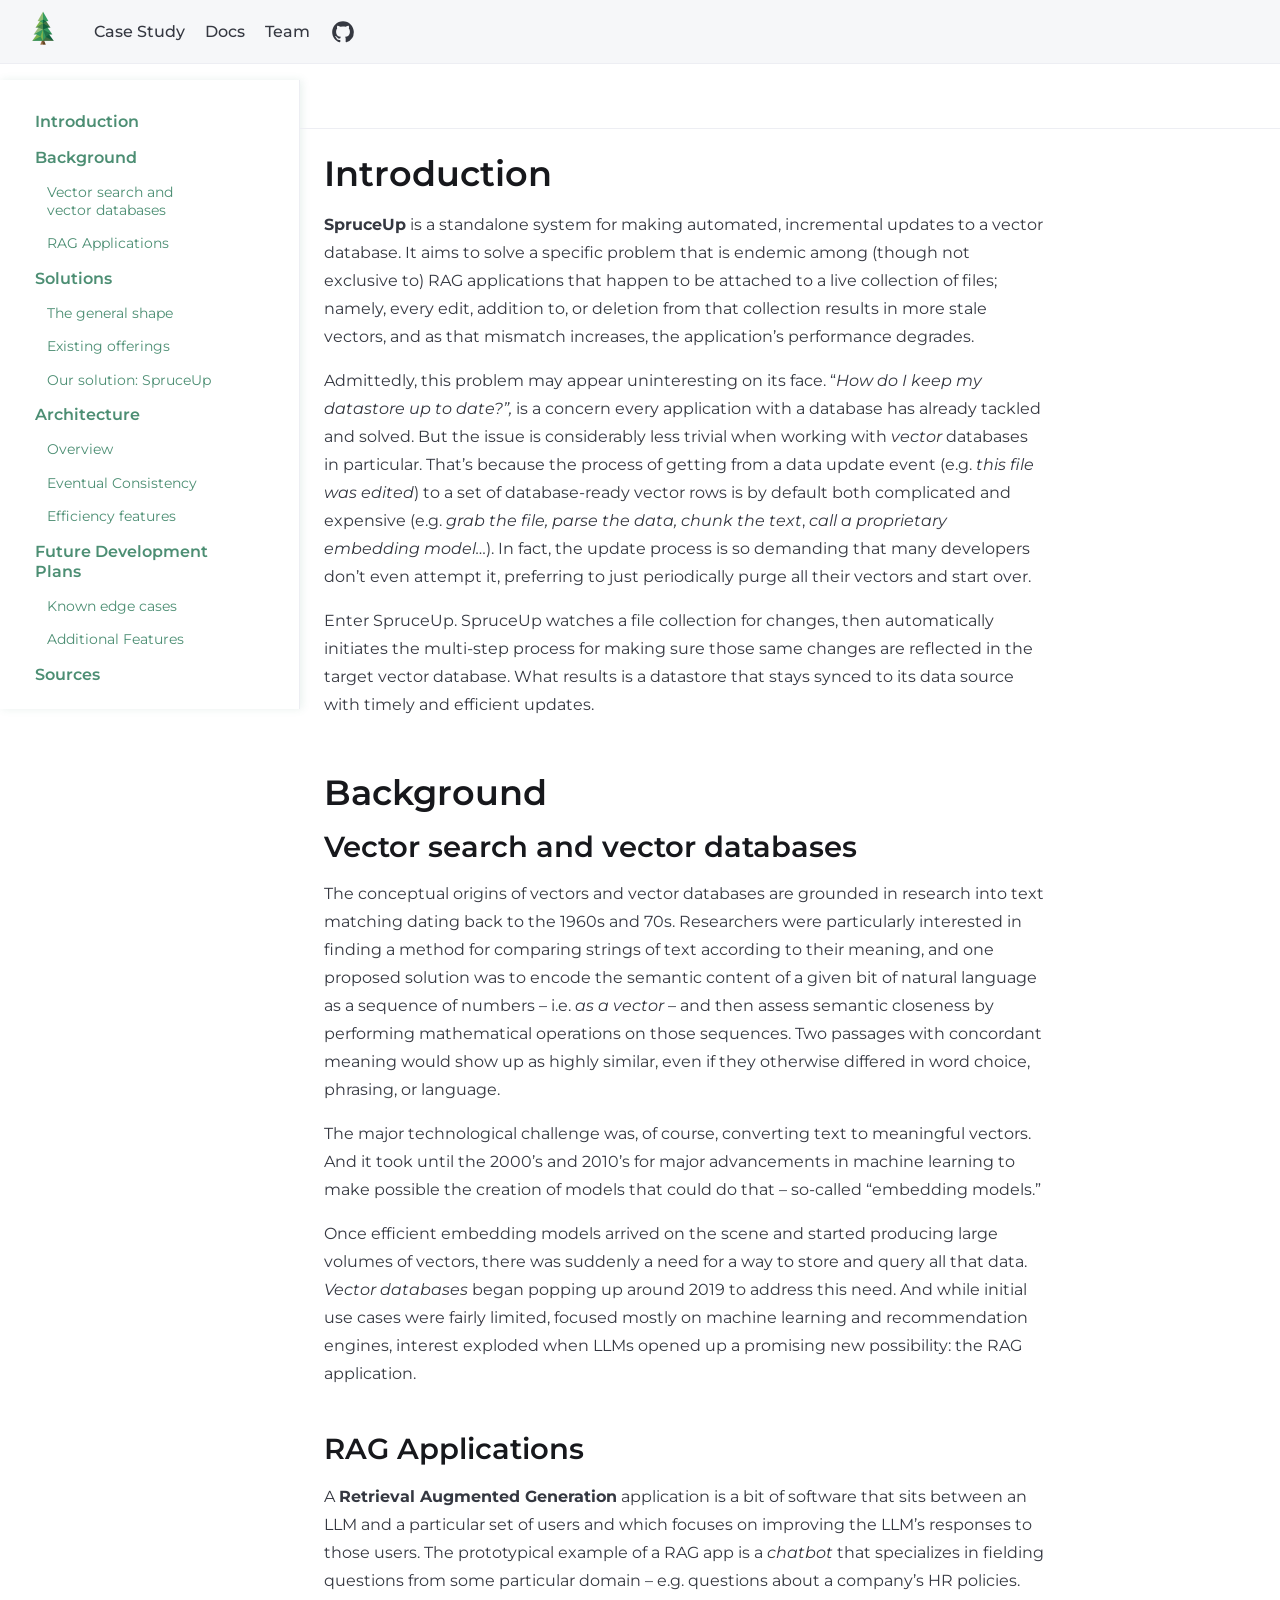
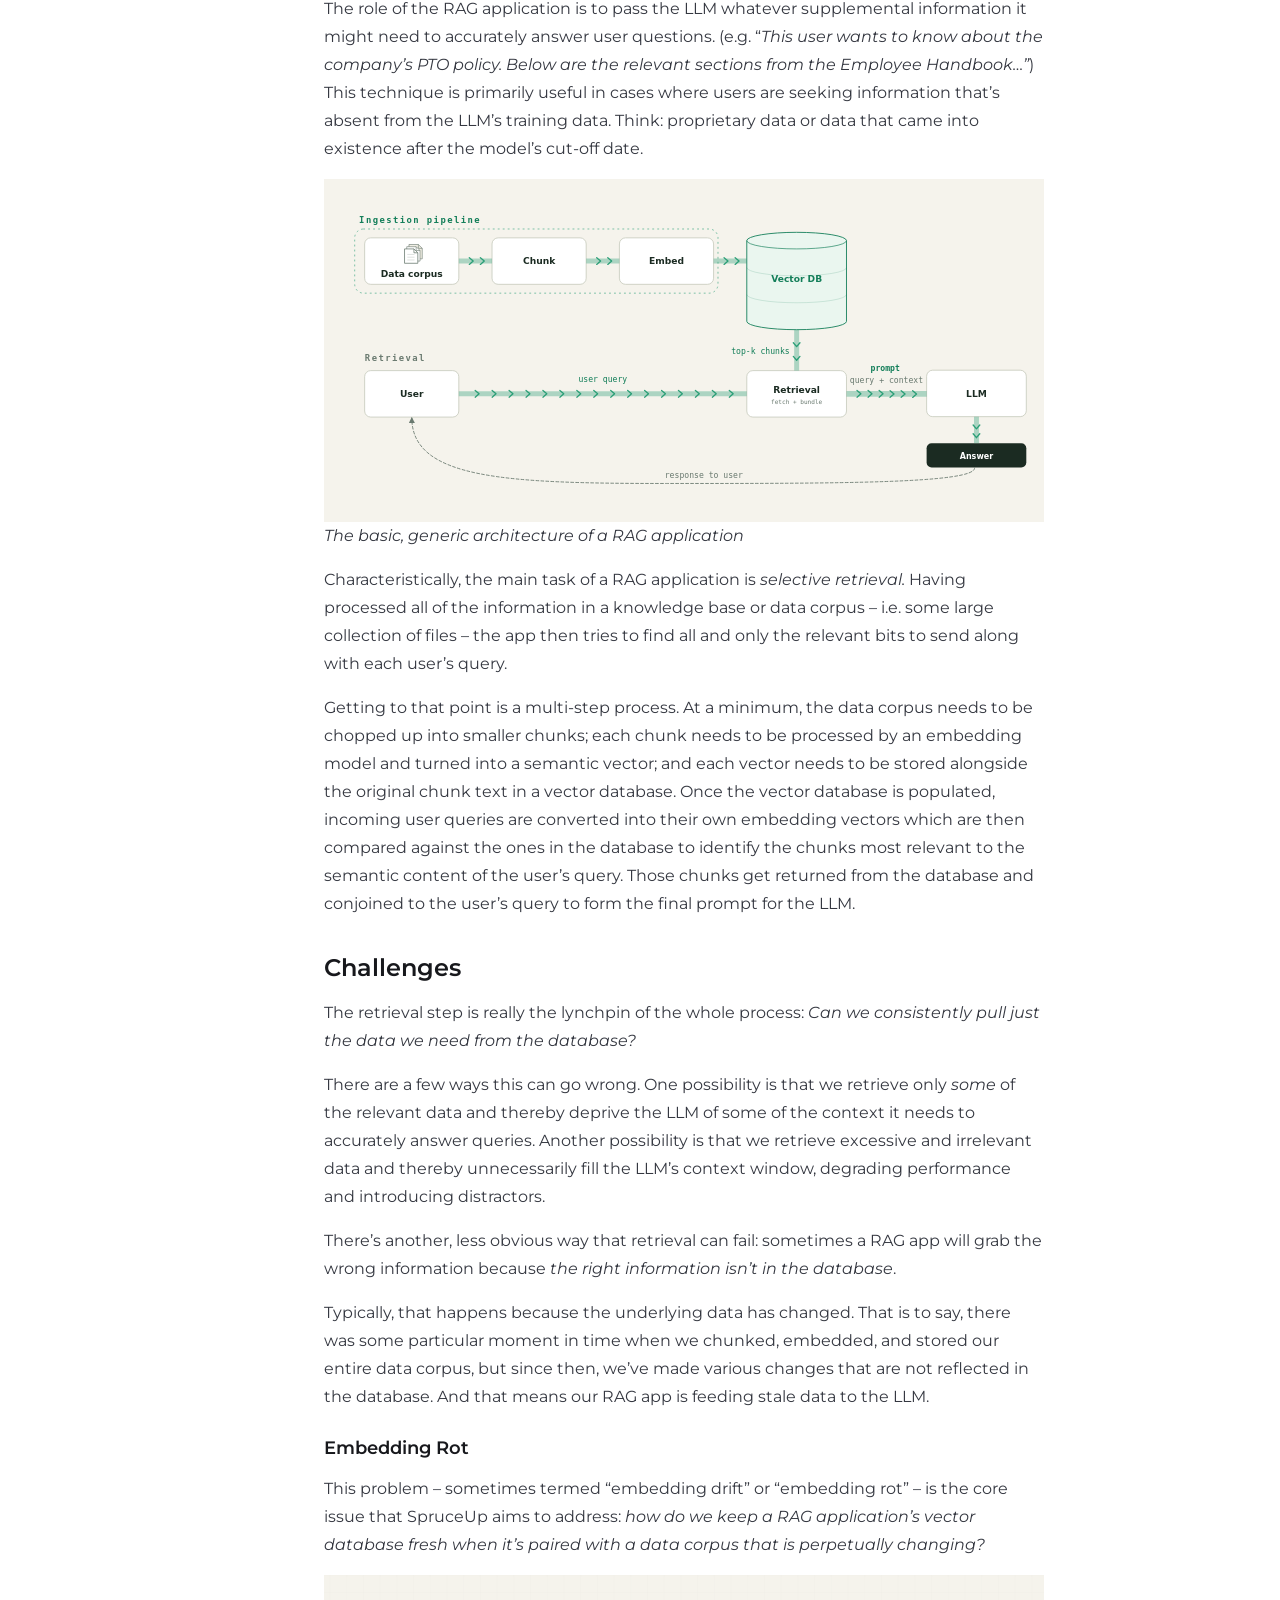
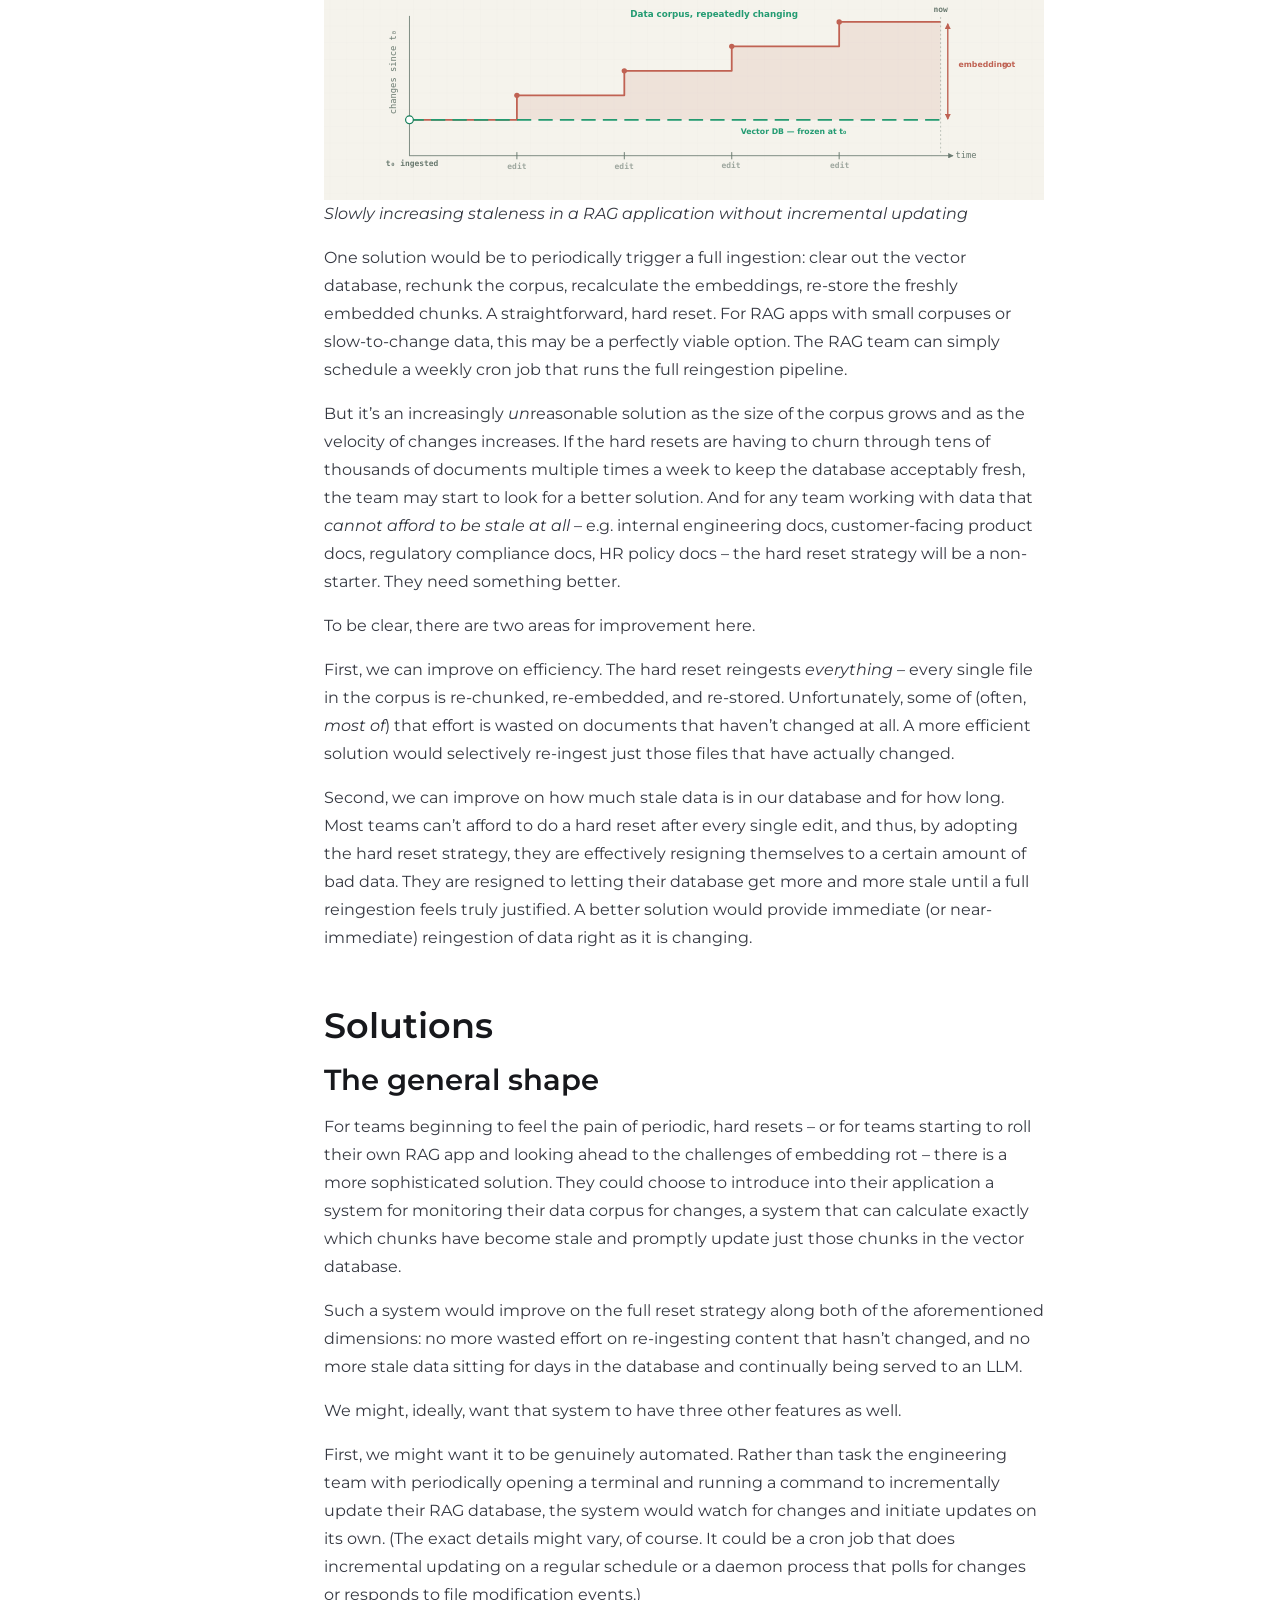
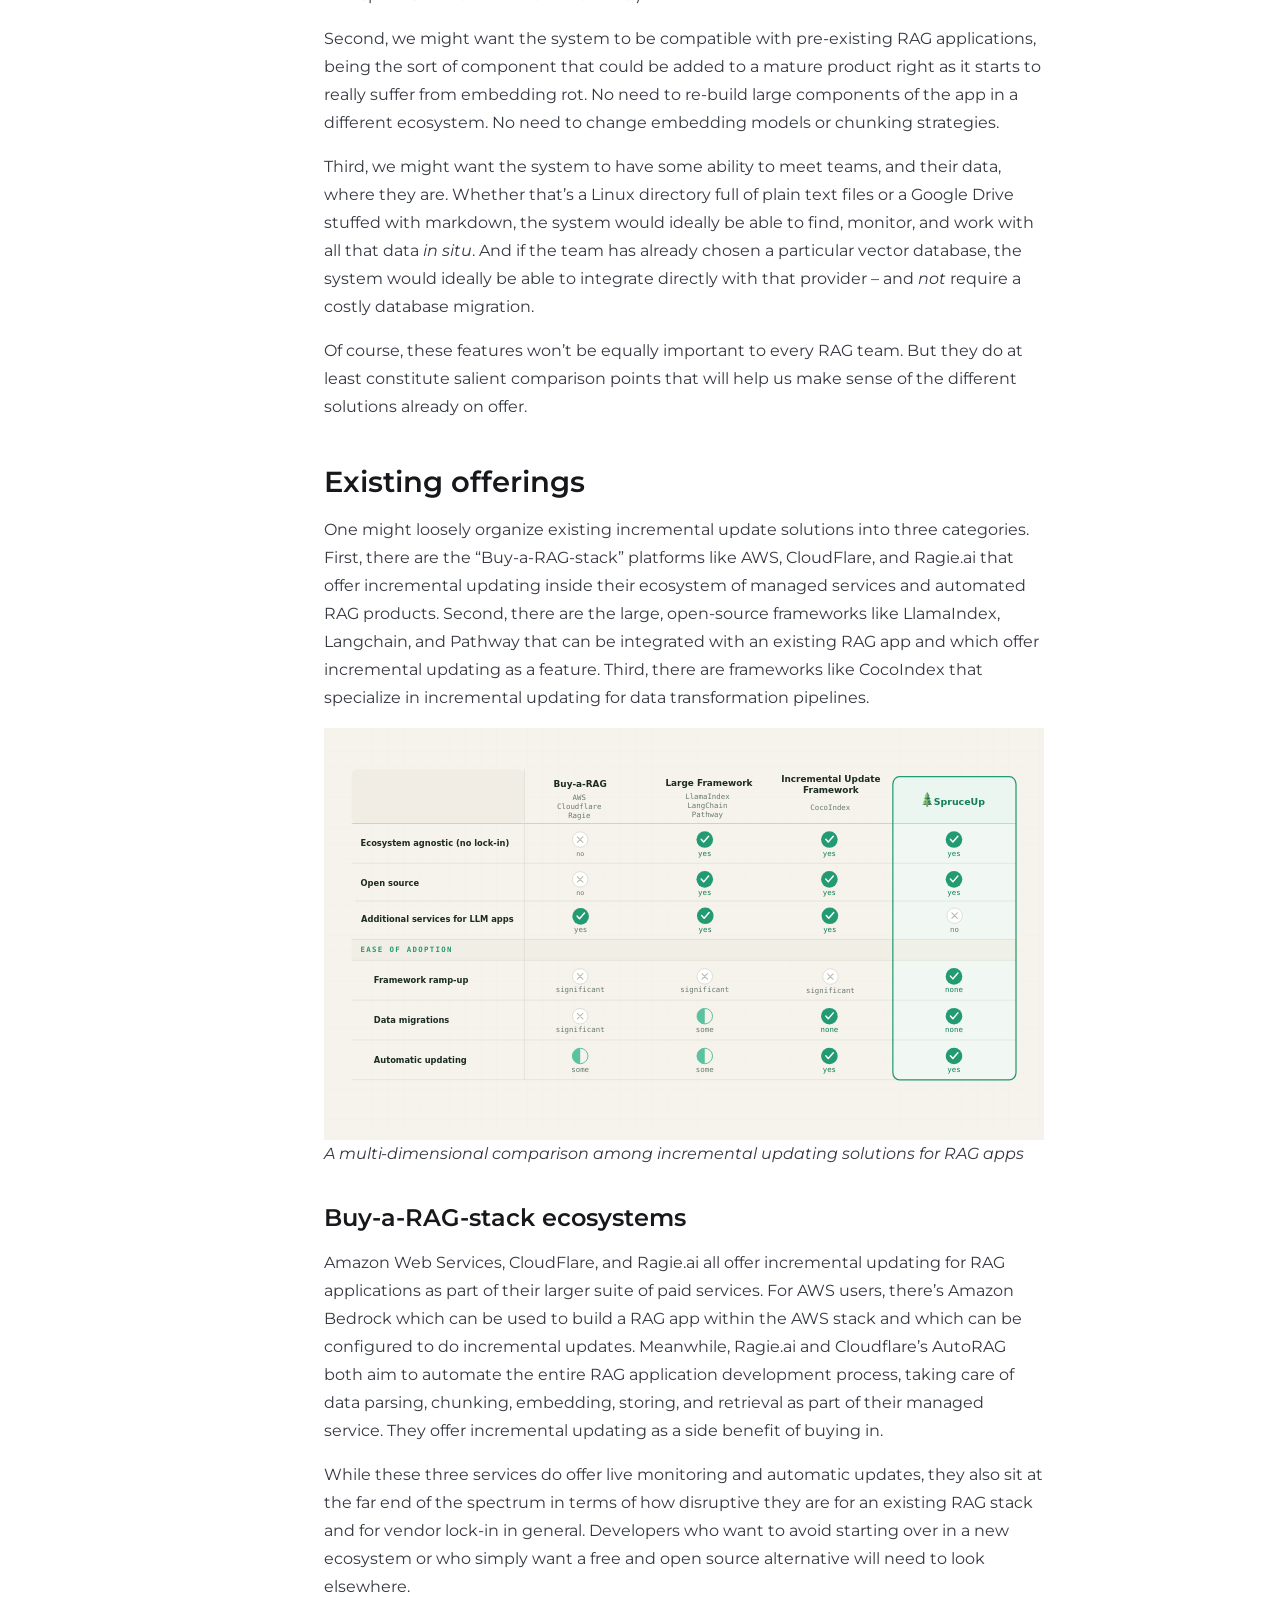
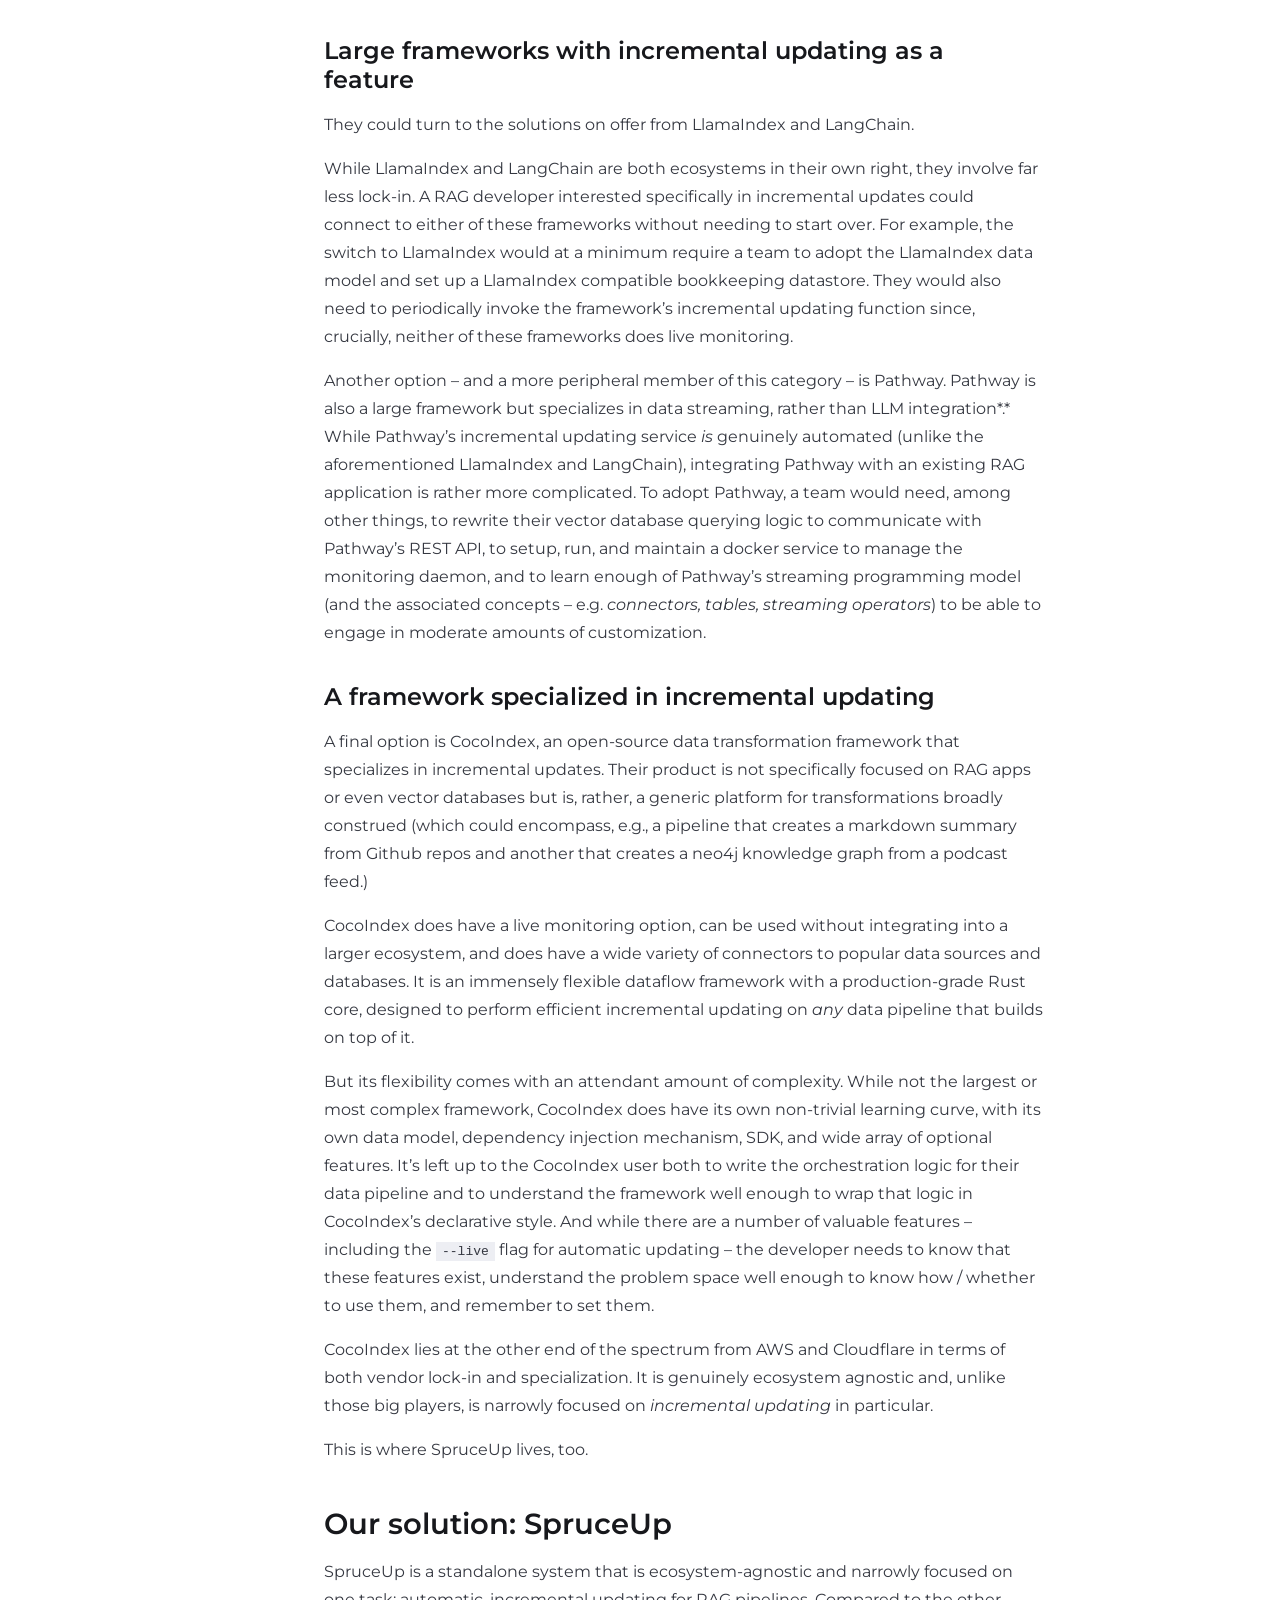
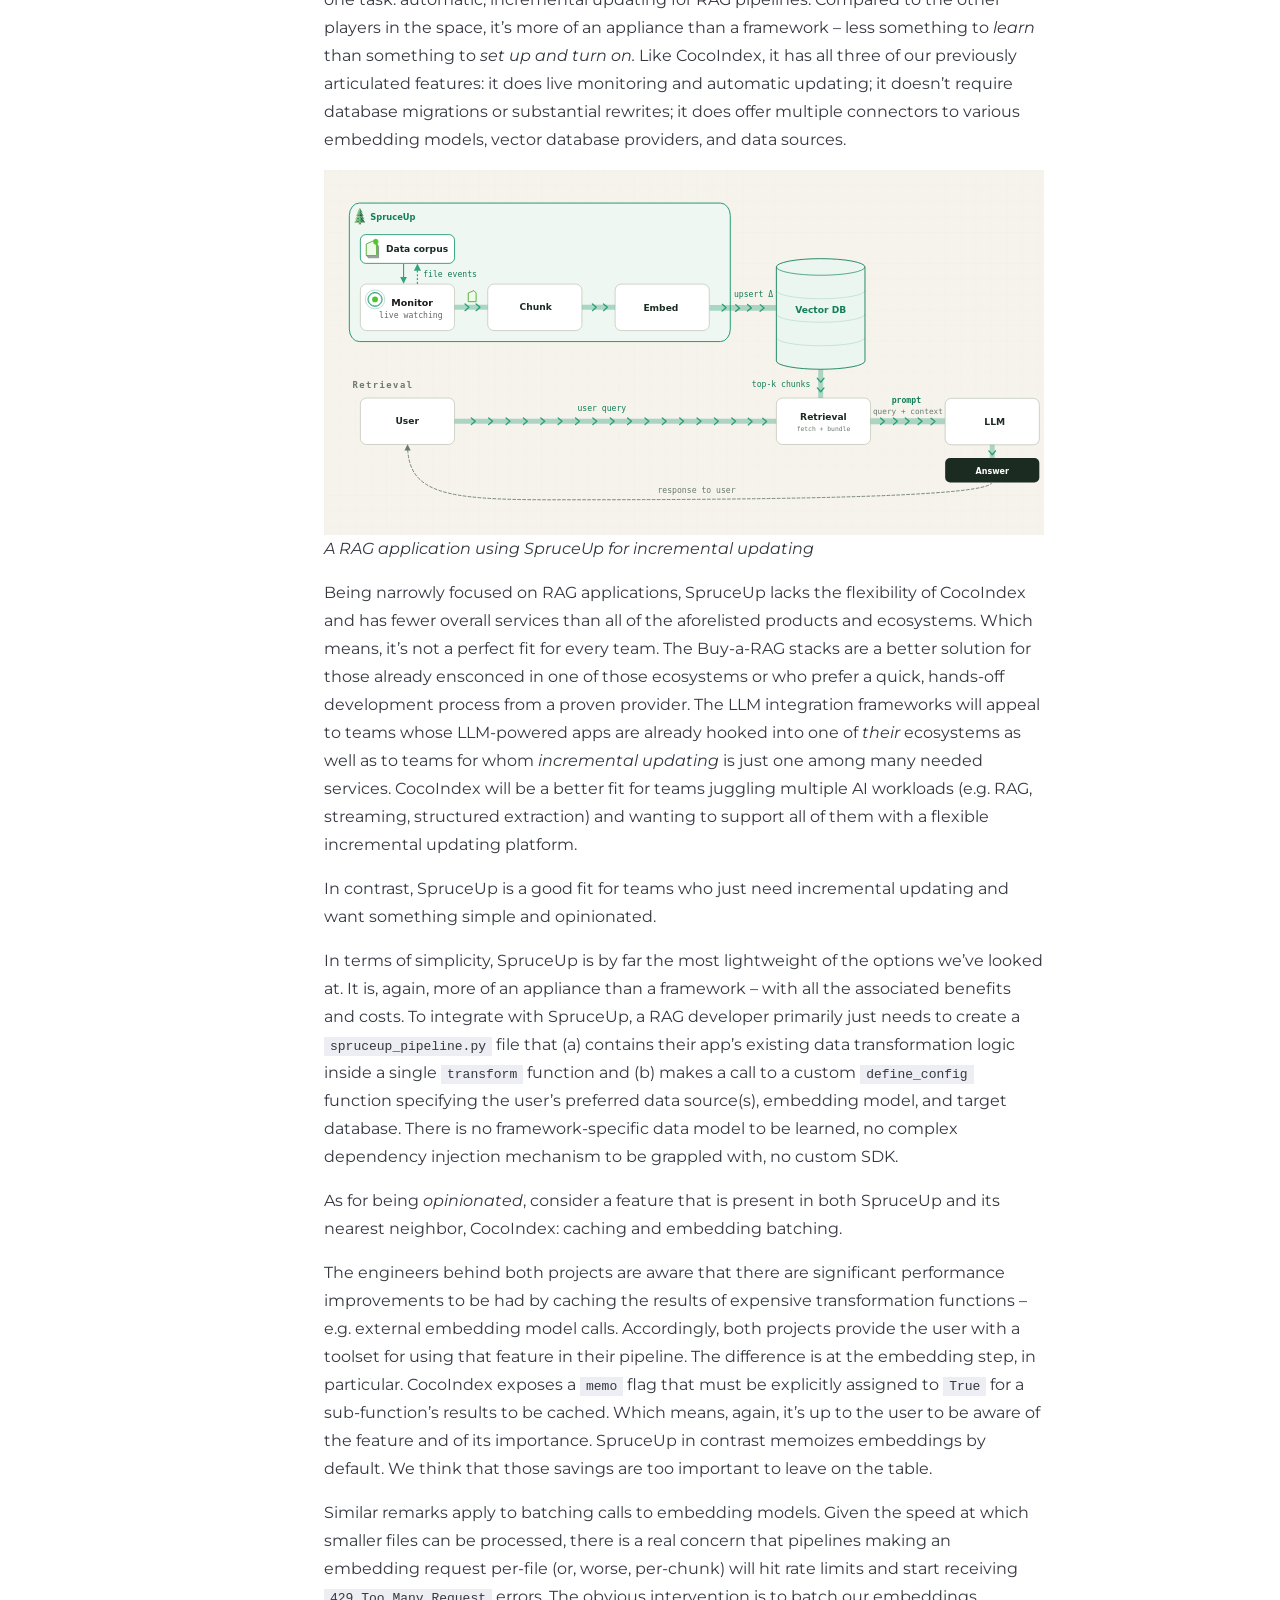
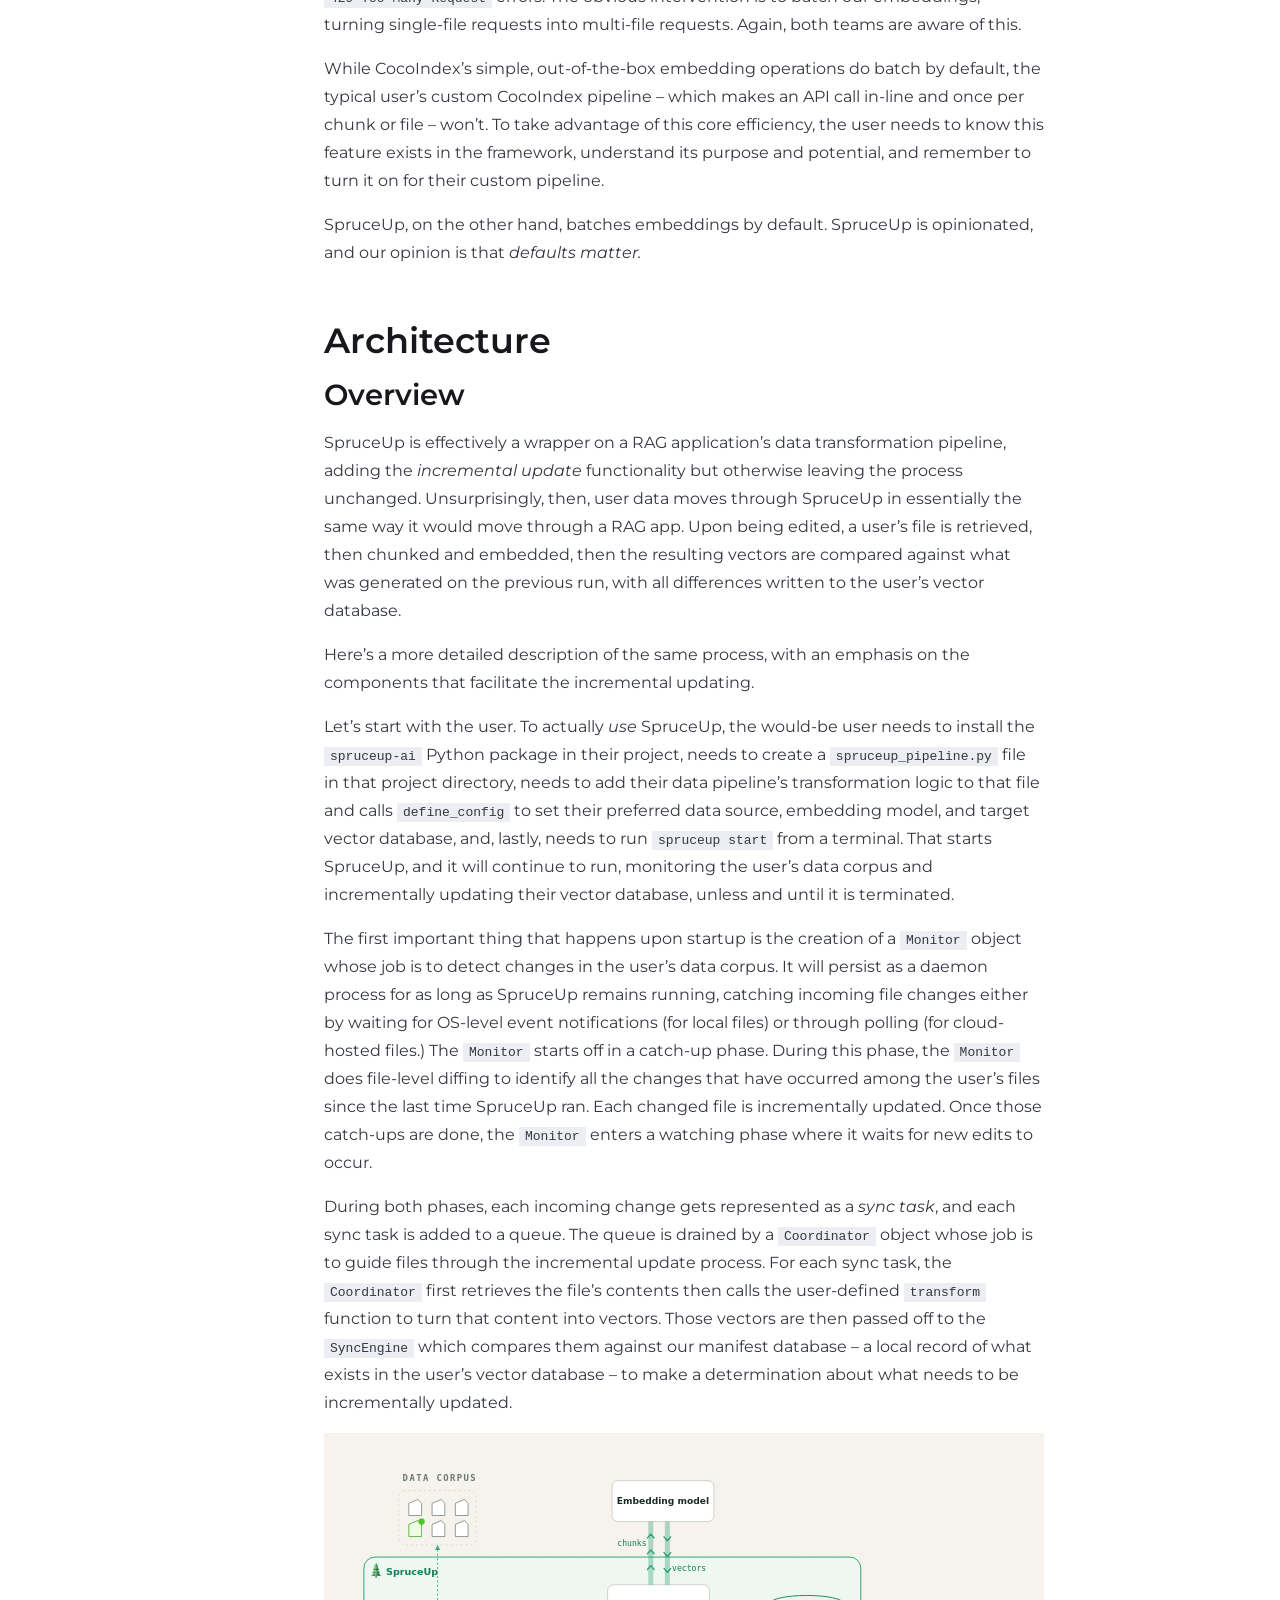
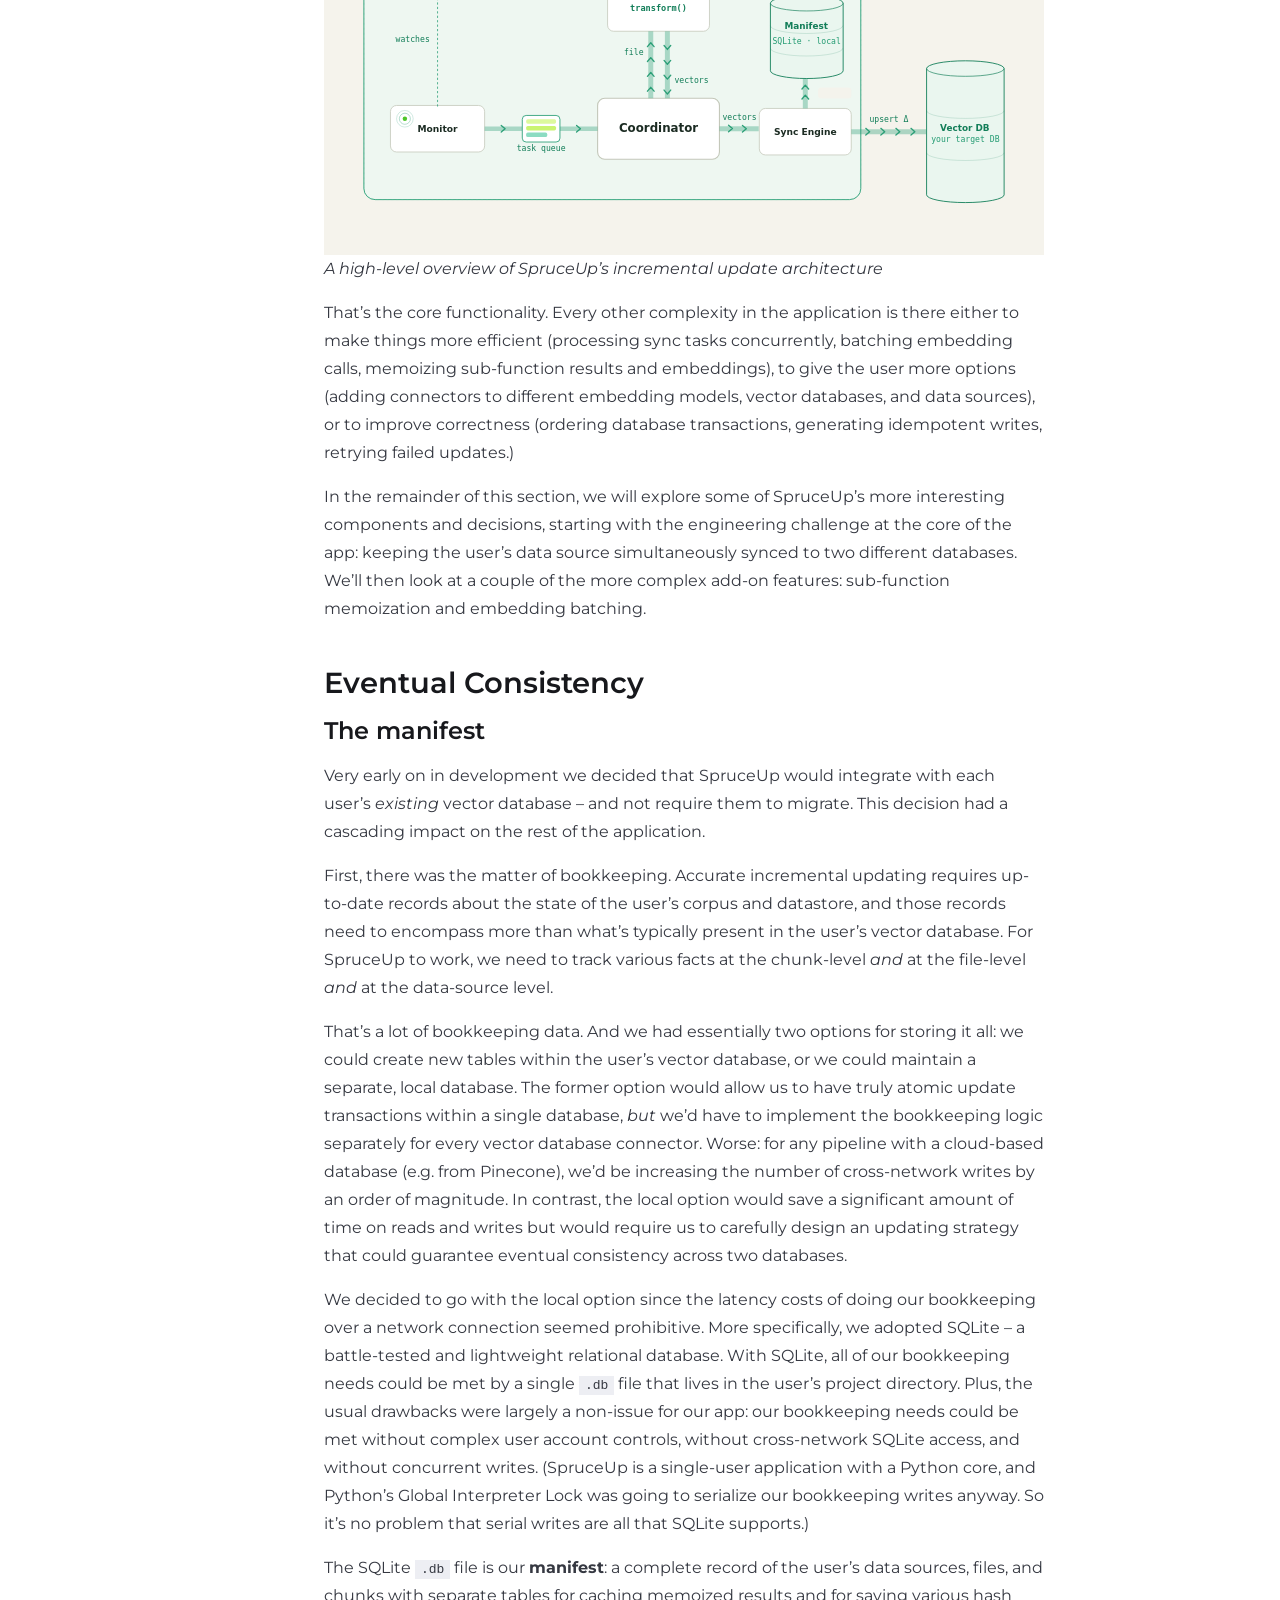
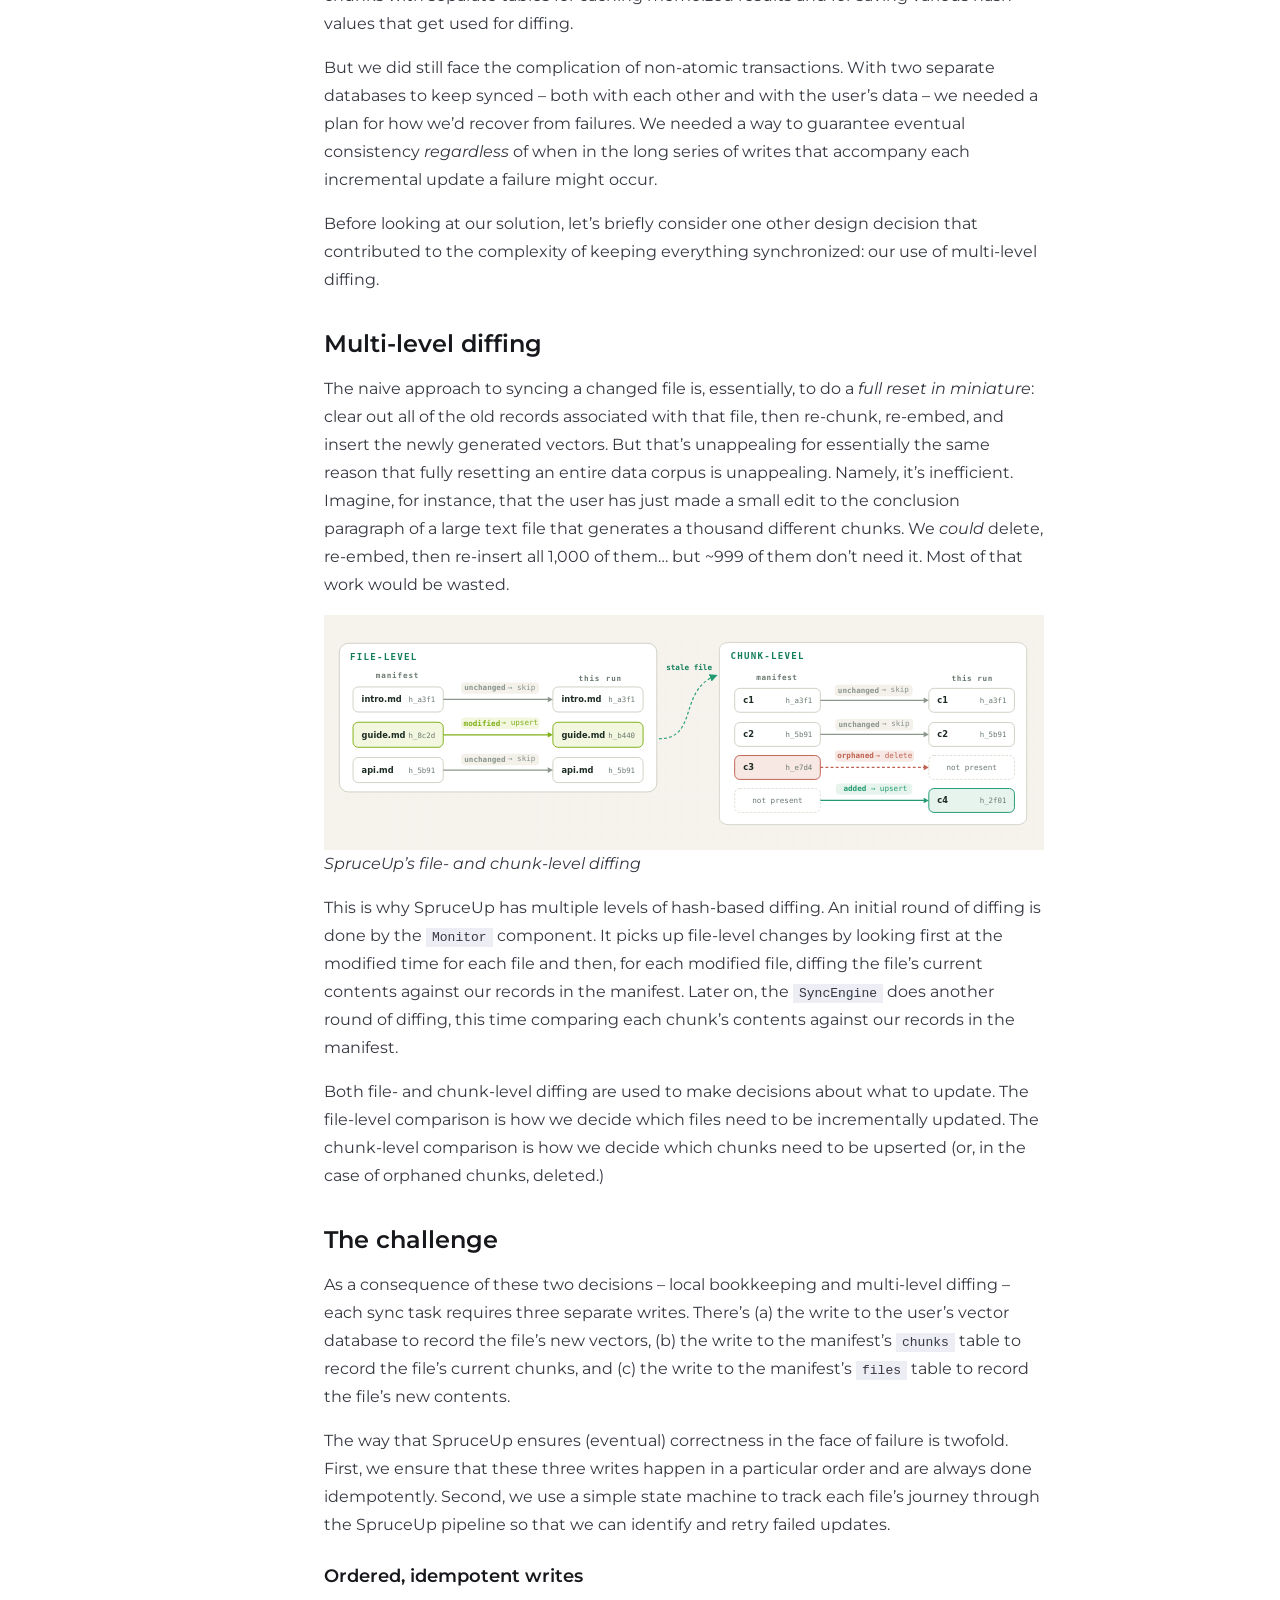
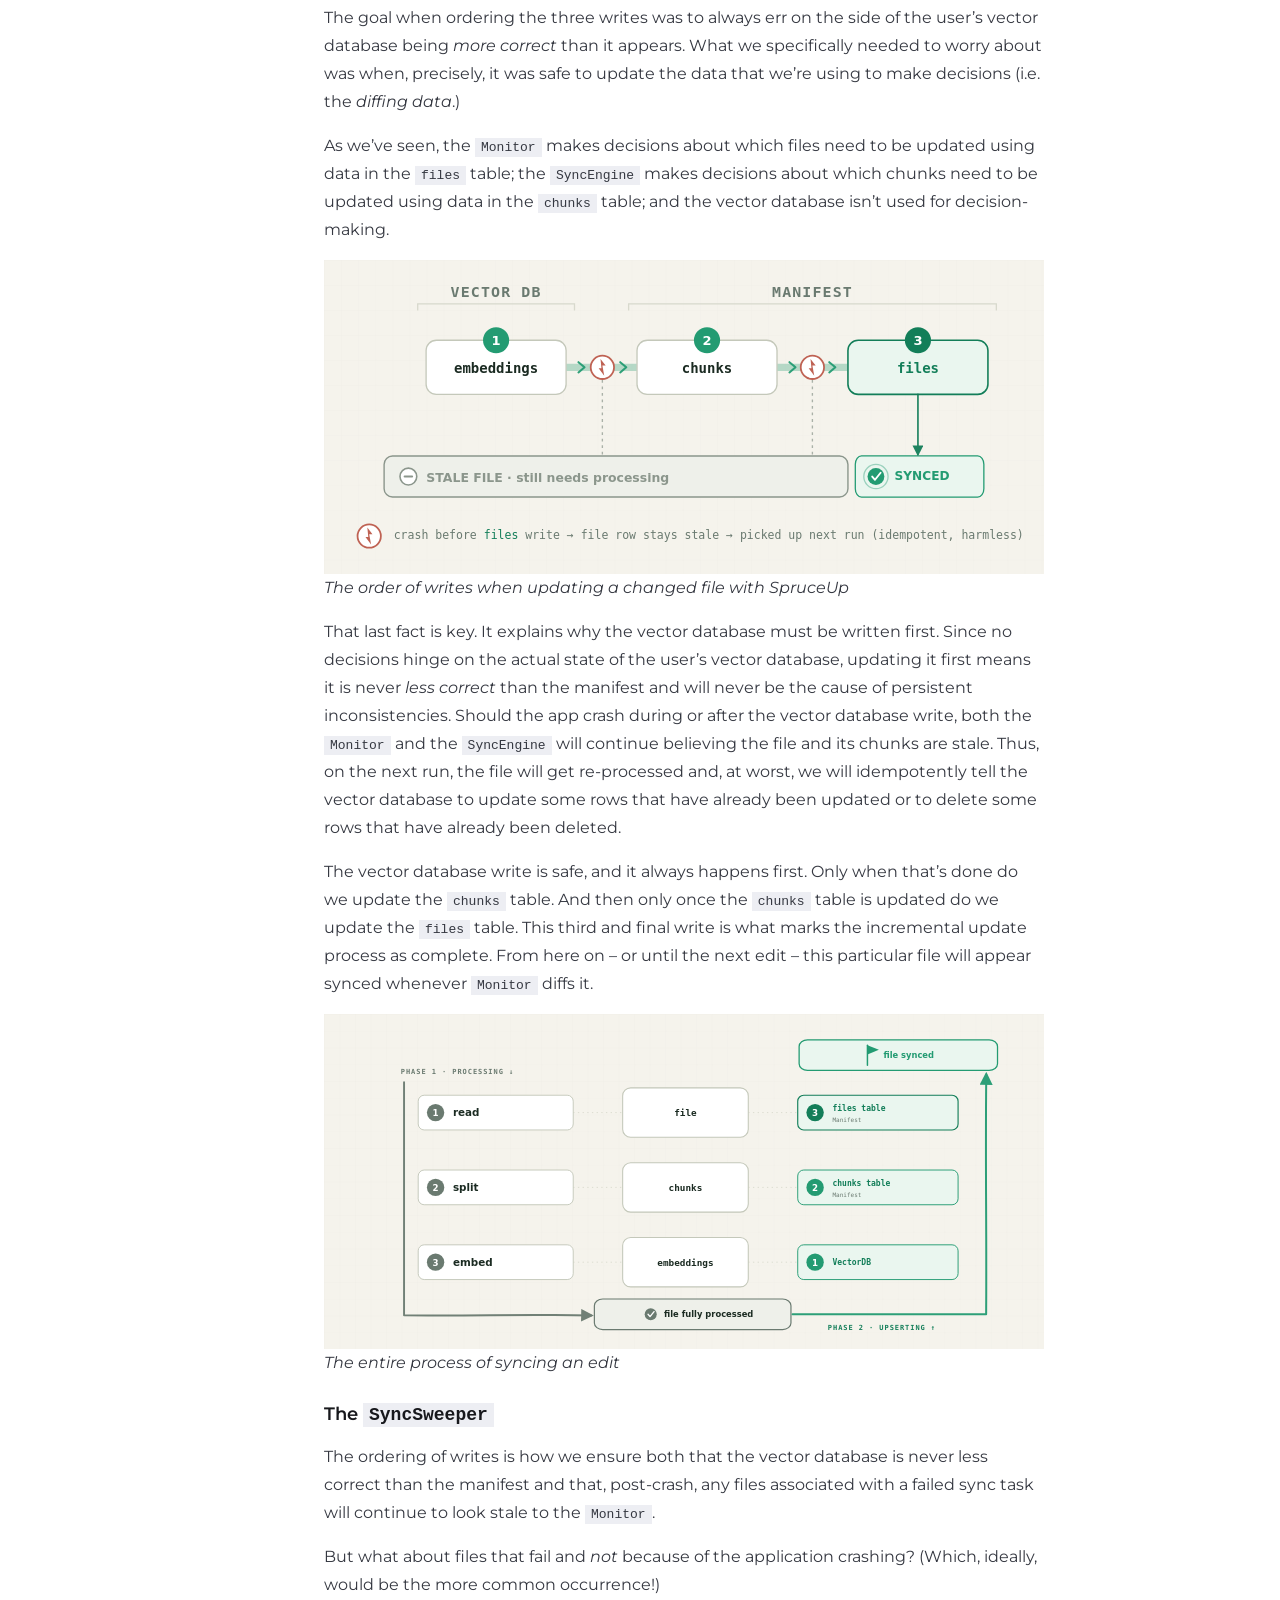
==== commit 04072965: "deploy: SpruceUp-ai/spruceup-site@44a9d579d7e41baaf64c9d255685c886d684e715" ====
--- a/case-study/index.html
+++ b/case-study/index.html
@@ -104,7 +104,7 @@
 <div class="sl-heading-wrapper level-h3"><h3 id="overview">Overview</h3><a class="sl-anchor-link" href="#overview"><span aria-hidden="true" class="sl-anchor-icon"><svg width="16" height="16" viewBox="0 0 24 24"><path fill="currentcolor" d="m12.11 15.39-3.88 3.88a2.52 2.52 0 0 1-3.5 0 2.47 2.47 0 0 1 0-3.5l3.88-3.88a1 1 0 0 0-1.42-1.42l-3.88 3.89a4.48 4.48 0 0 0 6.33 6.33l3.89-3.88a1 1 0 1 0-1.42-1.42Zm8.58-12.08a4.49 4.49 0 0 0-6.33 0l-3.89 3.88a1 1 0 0 0 1.42 1.42l3.88-3.88a2.52 2.52 0 0 1 3.5 0 2.47 2.47 0 0 1 0 3.5l-3.88 3.88a1 1 0 1 0 1.42 1.42l3.88-3.89a4.49 4.49 0 0 0 0-6.33ZM8.83 15.17a1 1 0 0 0 1.1.22 1 1 0 0 0 .32-.22l4.92-4.92a1 1 0 0 0-1.42-1.42l-4.92 4.92a1 1 0 0 0 0 1.42Z"></path></svg></span><span class="sr-only" data-pagefind-ignore>Section titled “Overview”</span></a></div>
 <p>SpruceUp is effectively a wrapper on a RAG application’s data transformation pipeline, adding the <em>incremental update</em> functionality but otherwise leaving the process unchanged. Unsurprisingly, then, user data moves through SpruceUp in essentially the same way it would move through a RAG app. Upon being edited, a user’s file is retrieved, then chunked and embedded, then the resulting vectors are compared against what was generated on the previous run, with all differences written to the user’s vector database.</p>
 <p>Here’s a more detailed description of the same process, with an emphasis on the components that facilitate the incremental updating.</p>
-<p>Let’s start with the user. To actually <em>use</em> SpruceUp, the would-be user needs to install the <code dir="auto">spruceup-ai</code> Python package in their project, then needs to create a <code dir="auto">spruceup_pipeline.py</code> file in that project directory that contains their data pipeline’s transformation logic and calls <code dir="auto">define_config</code> to set their preferred data source, embedding model, and target vector database, and then needs to run <code dir="auto">spruceup start</code> from a terminal. That command, appropriately enough, starts SpruceUp. SpruceUp will continue to run, monitoring the user’s data corpus and incrementally updating their vector database, unless and until is it terminated.</p>
+<p>Let’s start with the user. To actually <em>use</em> SpruceUp, the would-be user needs to install the <code dir="auto">spruceup-ai</code> Python package in their project, needs to create a <code dir="auto">spruceup_pipeline.py</code> file in that project directory, needs to add their data pipeline’s transformation logic to that file and calls <code dir="auto">define_config</code> to set their preferred data source, embedding model, and target vector database, and, lastly, needs to run <code dir="auto">spruceup start</code> from a terminal. That starts SpruceUp, and it will continue to run, monitoring the user’s data corpus and incrementally updating their vector database, unless and until it is terminated.</p>
 <p>The first important thing that happens upon startup is the creation of a <code dir="auto">Monitor</code> object whose job is to detect changes in the user’s data corpus. It will persist as a daemon process for as long as SpruceUp remains running, catching incoming file changes either by waiting for OS-level event notifications (for local files) or through polling (for cloud-hosted files.) The <code dir="auto">Monitor</code> starts off in a catch-up phase. During this phase, the <code dir="auto">Monitor</code> does file-level diffing to identify all the changes that have occurred among the user’s files since the last time SpruceUp ran. Each changed file is incrementally updated. Once those catch-ups are done, the <code dir="auto">Monitor</code> enters a watching phase where it waits for new edits to occur.</p>
 <p>During both phases, each incoming change gets represented as a <em>sync task</em>, and each sync task is added to a queue. The queue is drained by a <code dir="auto">Coordinator</code> object whose job is to guide files through the incremental update process. For each sync task, the <code dir="auto">Coordinator</code> first retrieves the file’s contents then calls the user-defined <code dir="auto">transform</code> function to turn that content into vectors. Those vectors are then passed off to the <code dir="auto">SyncEngine</code> which compares them against our manifest database – a local record of what exists in the user’s vector database – to make a determination about what needs to be incrementally updated.</p>
 <p><img src="/_astro/iv-Architecture_Overview.D8hBsfI5_2cwy6g.svg" alt="alt text" loading="lazy" decoding="async" width="1300" height="762">
@@ -186,7 +186,7 @@
 <p>The typical RAG pipeline is going to make a call to an embedding model either once per chunk or once per file – either of which is much too frequent to avoid rate limiting from embedding model providers. Thus, instead of letting the user call an embedding model directly, we expose an <code dir="auto">embed</code> method that <em>appears</em> to call the model once per file but actually routes the request to an <code dir="auto">EmbeddingBatcher</code> object. That object first checks the embedding cache, and upon a cache miss, it pools together all of the incoming chunks – often from multiple files – before sending them off in large batches to the embedding model.</p>
 <p><img src="/_astro/viii-Embedding_Batching.BVh2kChu_Z2uHKcd.svg" alt="alt text" loading="lazy" decoding="async" width="1261" height="427">
 <em>Cross-file embedding batching</em></p>
-<p>The entire process works like this. The user’s transform function receives as input both the raw data from a given file and the aforementioned <code dir="auto">embed</code> method. Once they’ve turned their file into a list of chunks, they pass those chunks into an <code dir="auto">embed</code> call and <code dir="auto">await</code> the embeddings. Under the hood, the <code dir="auto">embed</code> call actually an alias for a <code dir="auto">process_chunks</code> method defined on the <code dir="auto">EmbeddingBatcher</code>. It first checks the embedding cache for the passed in chunks, and on a cache miss does three additional things.</p>
+<p>The entire process works like this. The user’s transform function receives as input both the raw data from a given file and the aforementioned <code dir="auto">embed</code> method. Once they’ve turned their file into a list of chunks, they pass those chunks into an <code dir="auto">embed</code> call and <code dir="auto">await</code> the embeddings. Under the hood, the <code dir="auto">embed</code> call is actually an alias for a <code dir="auto">process_chunks</code> method defined on the <code dir="auto">EmbeddingBatcher</code>. It first checks the embedding cache for each of the passed-in chunks, and on a cache miss does three additional things.</p>
 <p>First, it creates an in-memory <code dir="auto">future</code> – i.e. a promise to attempt to complete some work at a later point in time – for each pending chunk. In this case, the promise is that the <code dir="auto">EmbeddingBatcher</code> will retrieve an embedding for that chunk. Second, the <code dir="auto">EmbeddingBatcher</code> adds the current file’s chunks to a common pool, which is, essentially, a waiting room for chunks that still need embeddings. Third, the <code dir="auto">EmbeddingBatcher</code> wakes up an event-driven flusher process to check on the pool of waiting chunks. If the pool has grown large enough <em>or</em> if enough time (1000 ms) has passed, the flusher splits the pool into large batches and sends each batch off to the embedding model. (The pool is “large enough” when it contains at least as many chunks as the <code dir="auto">max_batch_size</code> allowed by the user’s embedding model provider.) The flusher then goes back to sleep and execution passes to some other co-routine.</p>
 <p>When the embeddings finally come back from the provider, the <code dir="auto">EmbeddingBatcher</code> distributes them back out to the individual chunks, thereby resolving each chunk’s <code dir="auto">future</code>. A list of embeddings are passed back to the user when (and only when) every <code dir="auto">future</code> for every chunk in a particular file has been resolved. At that point the sync task for that file unfreezes and can continue processing the user’s <code dir="auto">transform</code> function, embeddings in hand. If, on the other hand, any steps taken inside of the <code dir="auto">EmbeddingBatcher</code> fail, all affected files have their <code dir="auto">sync_state</code> set to <code dir="auto">"failed"</code> and all affected chunks’ have their <code dir="auto">future</code>s marked as <em>done</em> and set with an exception.</p>
 <div class="sl-heading-wrapper level-h2"><h2 id="future-development-plans">Future Development Plans</h2><a class="sl-anchor-link" href="#future-development-plans"><span aria-hidden="true" class="sl-anchor-icon"><svg width="16" height="16" viewBox="0 0 24 24"><path fill="currentcolor" d="m12.11 15.39-3.88 3.88a2.52 2.52 0 0 1-3.5 0 2.47 2.47 0 0 1 0-3.5l3.88-3.88a1 1 0 0 0-1.42-1.42l-3.88 3.89a4.48 4.48 0 0 0 6.33 6.33l3.89-3.88a1 1 0 1 0-1.42-1.42Zm8.58-12.08a4.49 4.49 0 0 0-6.33 0l-3.89 3.88a1 1 0 0 0 1.42 1.42l3.88-3.88a2.52 2.52 0 0 1 3.5 0 2.47 2.47 0 0 1 0 3.5l-3.88 3.88a1 1 0 1 0 1.42 1.42l3.88-3.89a4.49 4.49 0 0 0 0-6.33ZM8.83 15.17a1 1 0 0 0 1.1.22 1 1 0 0 0 .32-.22l4.92-4.92a1 1 0 0 0-1.42-1.42l-4.92 4.92a1 1 0 0 0 0 1.42Z"></path></svg></span><span class="sr-only" data-pagefind-ignore>Section titled “Future Development Plans”</span></a></div>
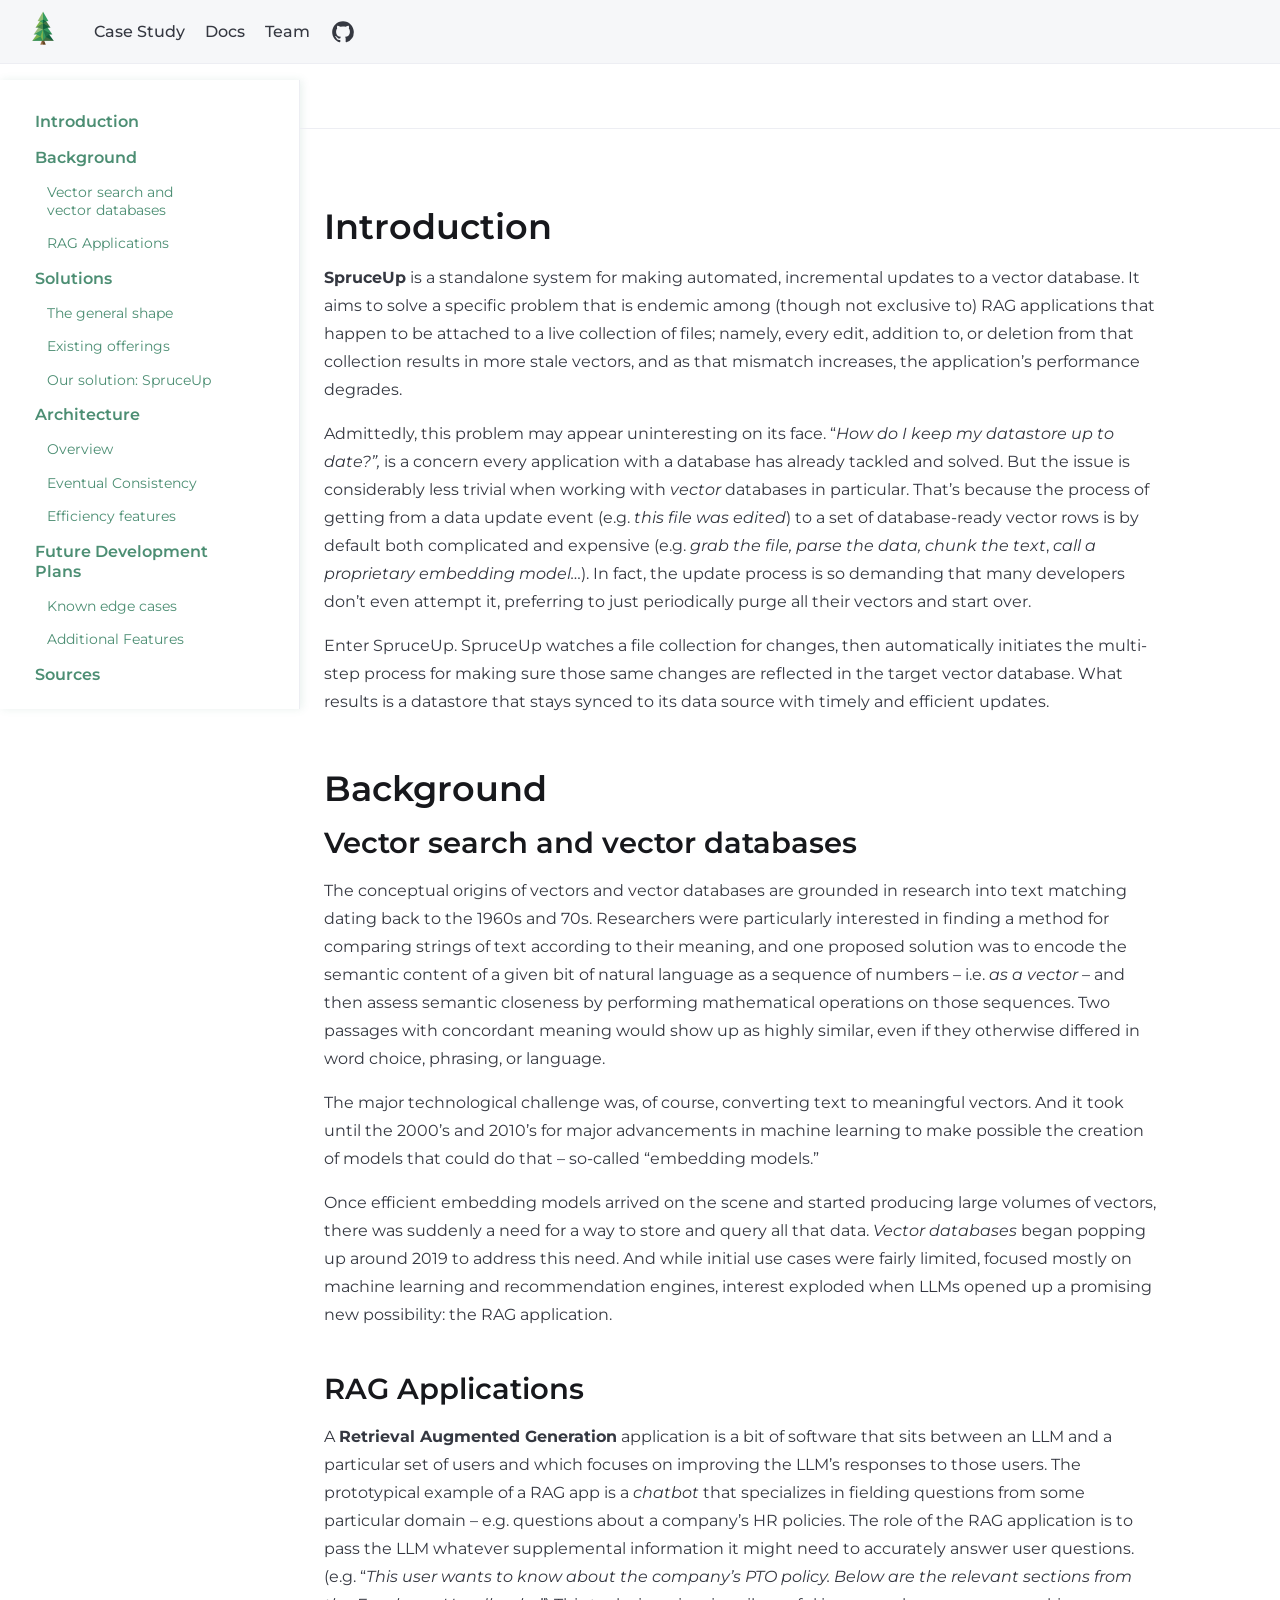
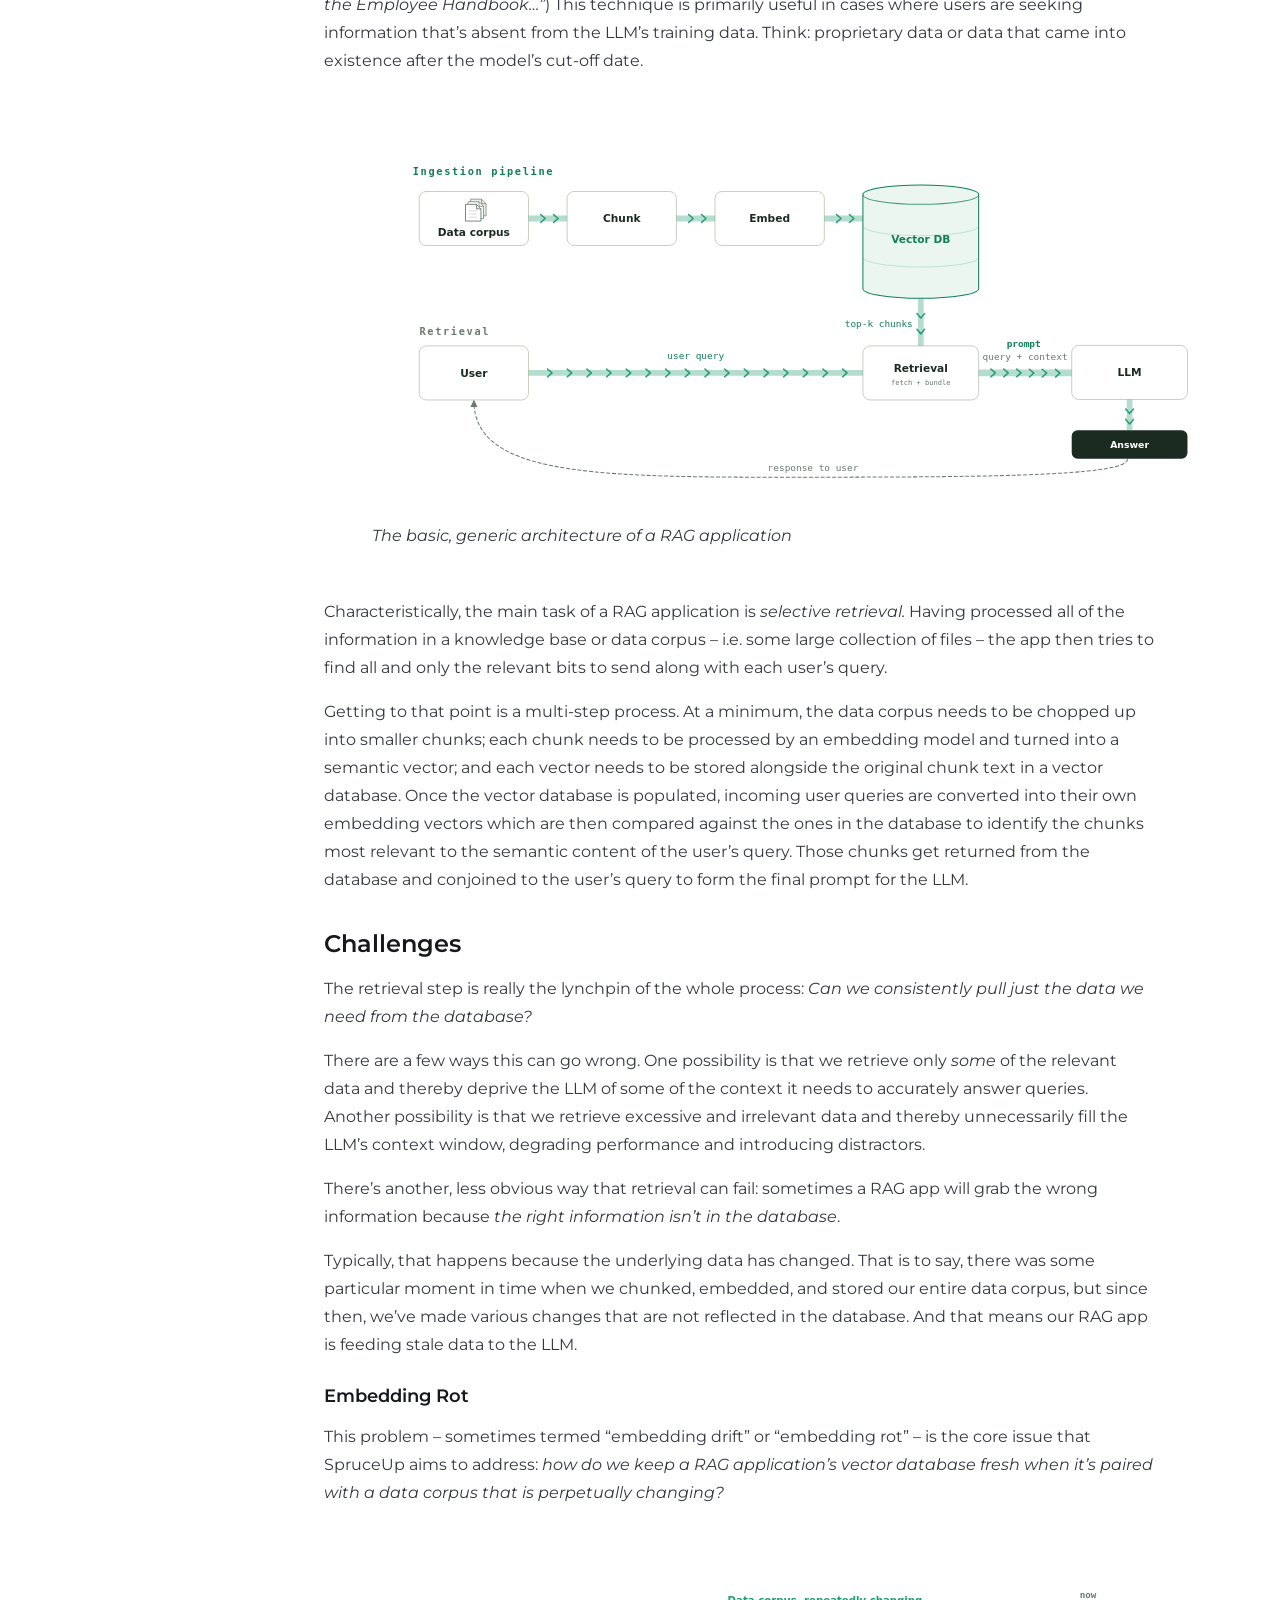
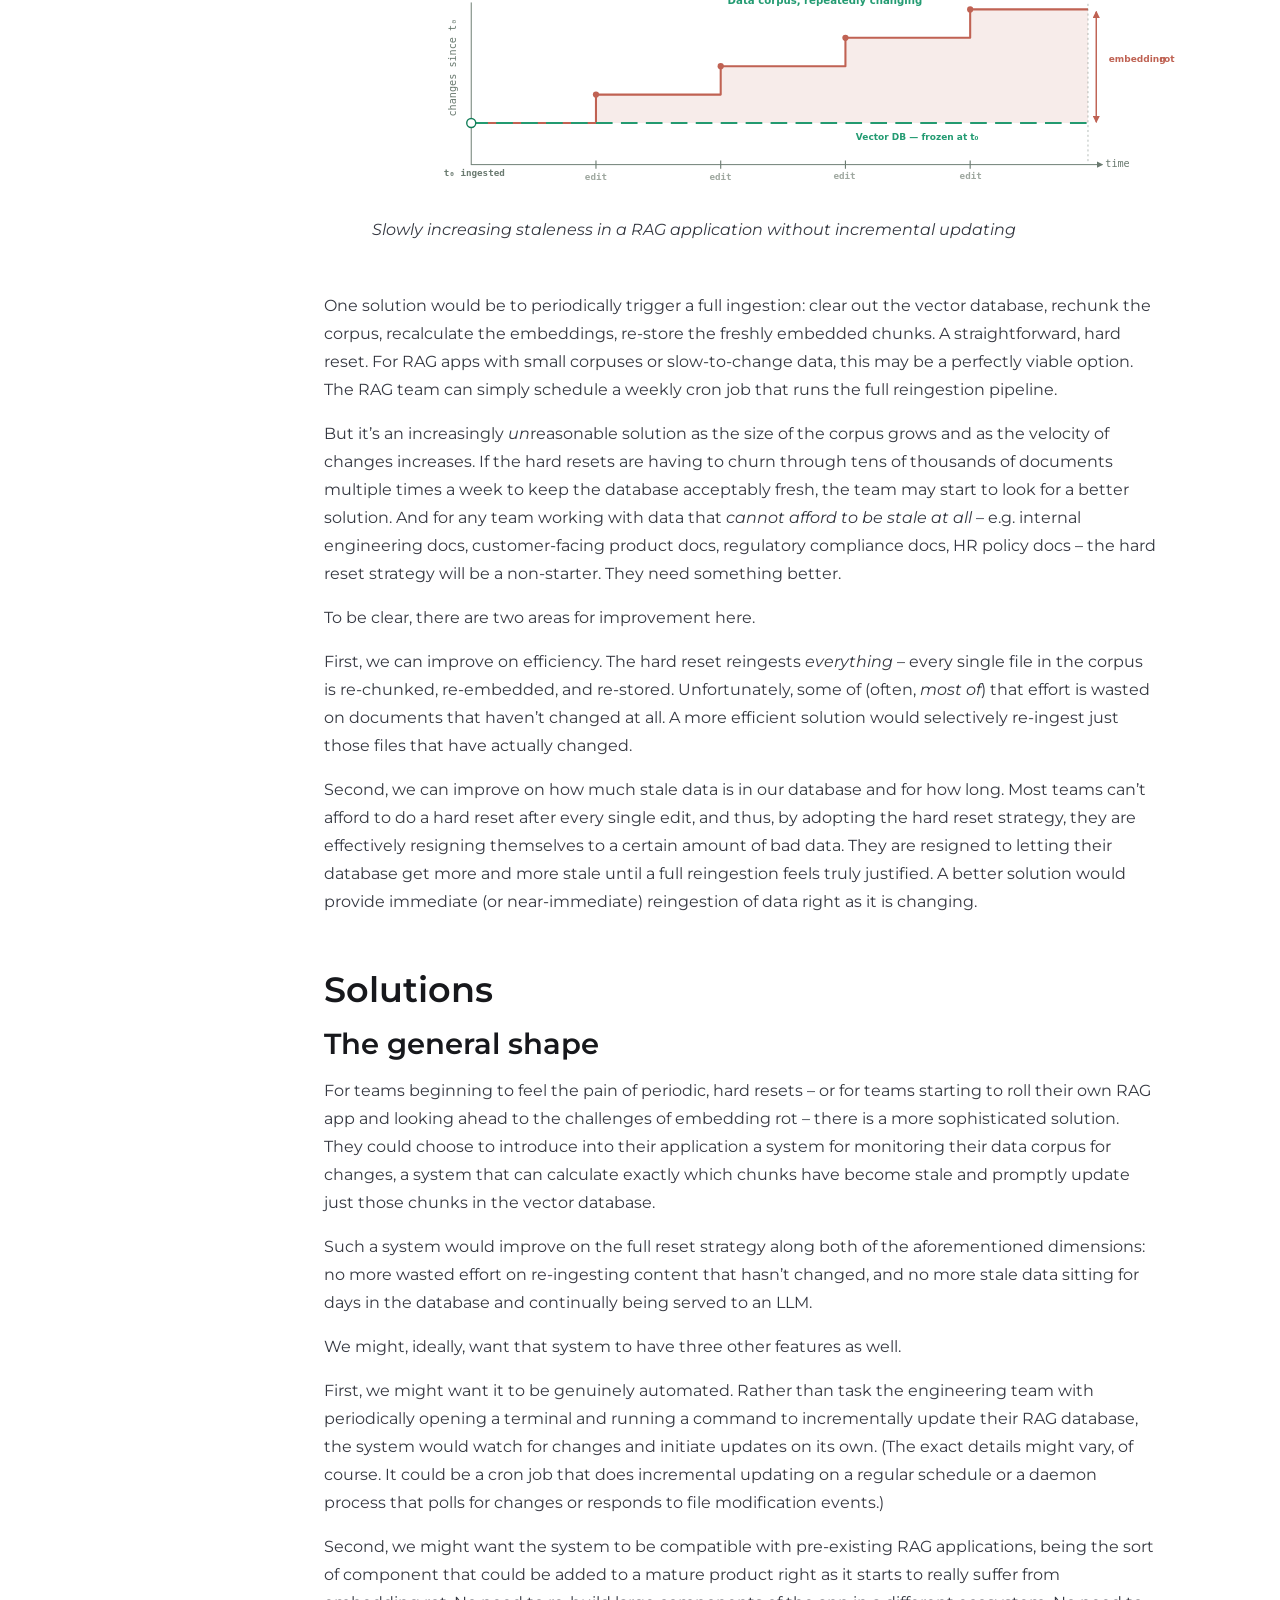
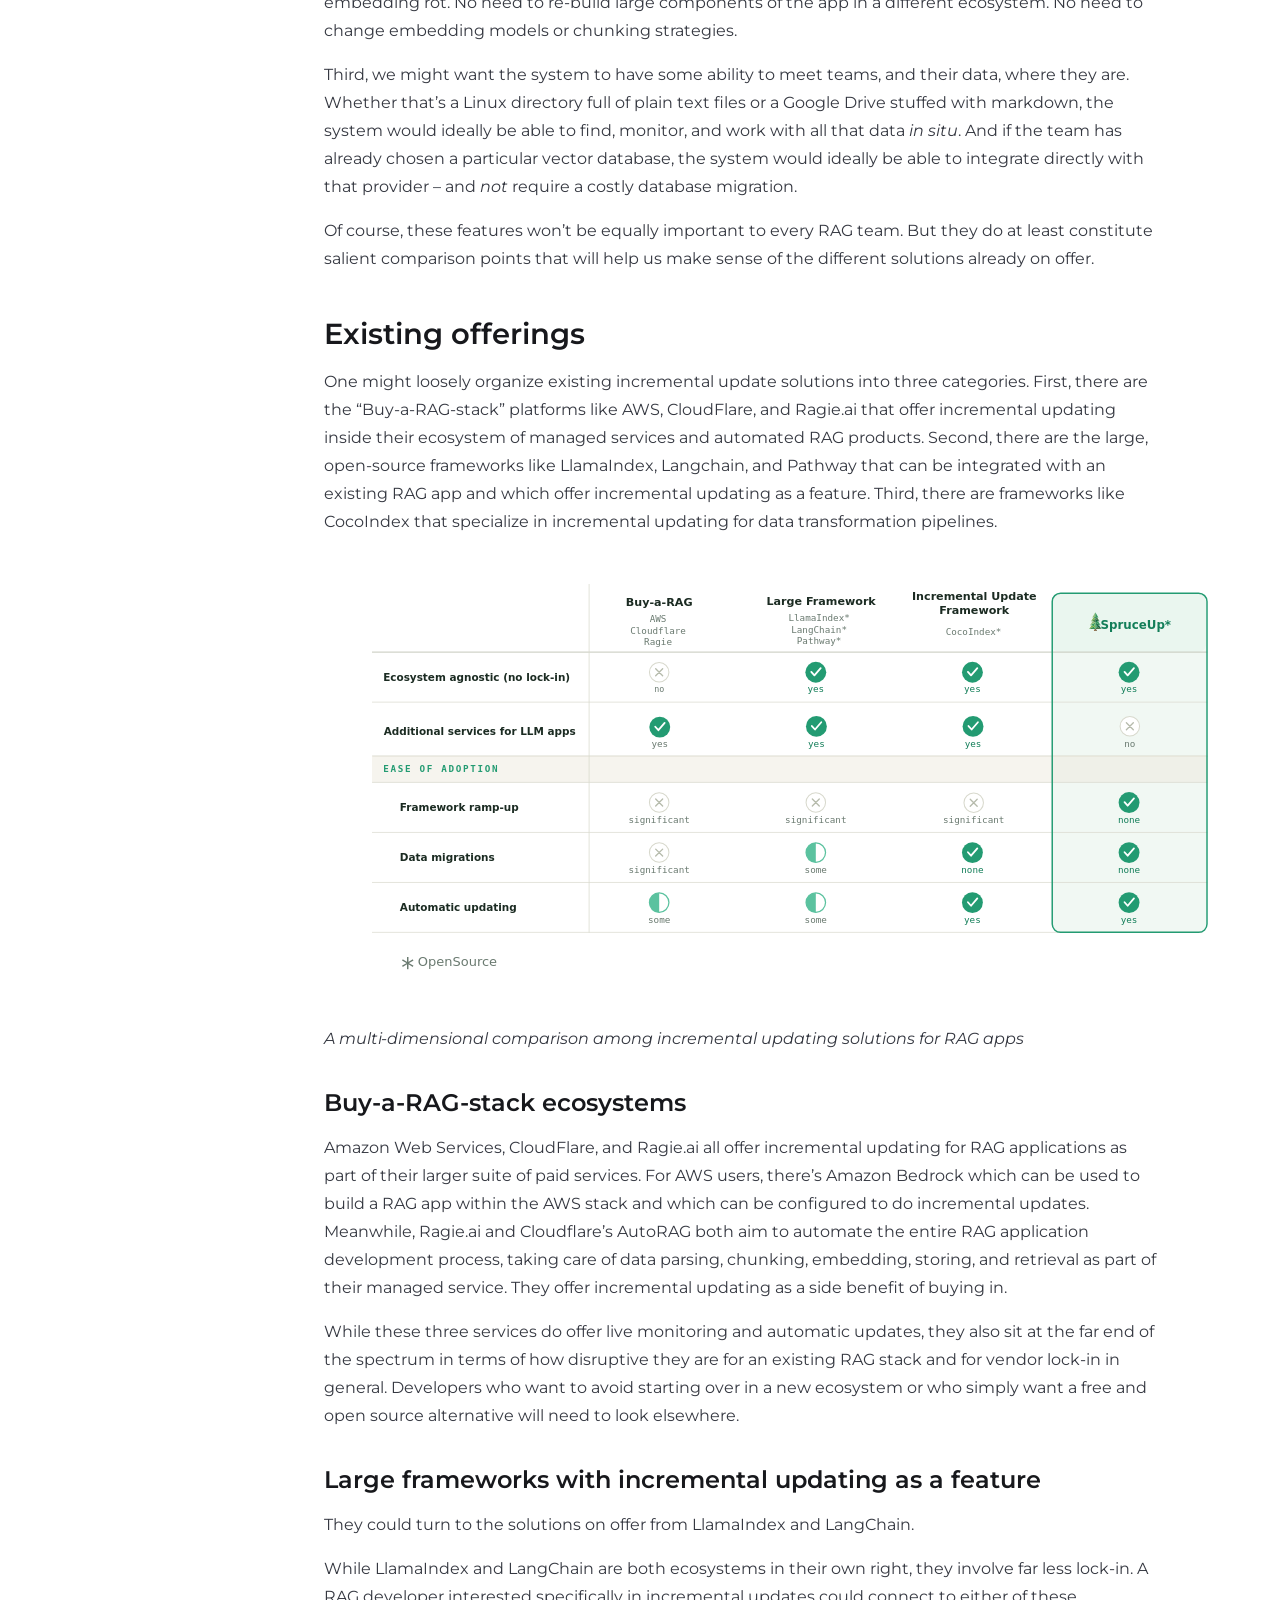
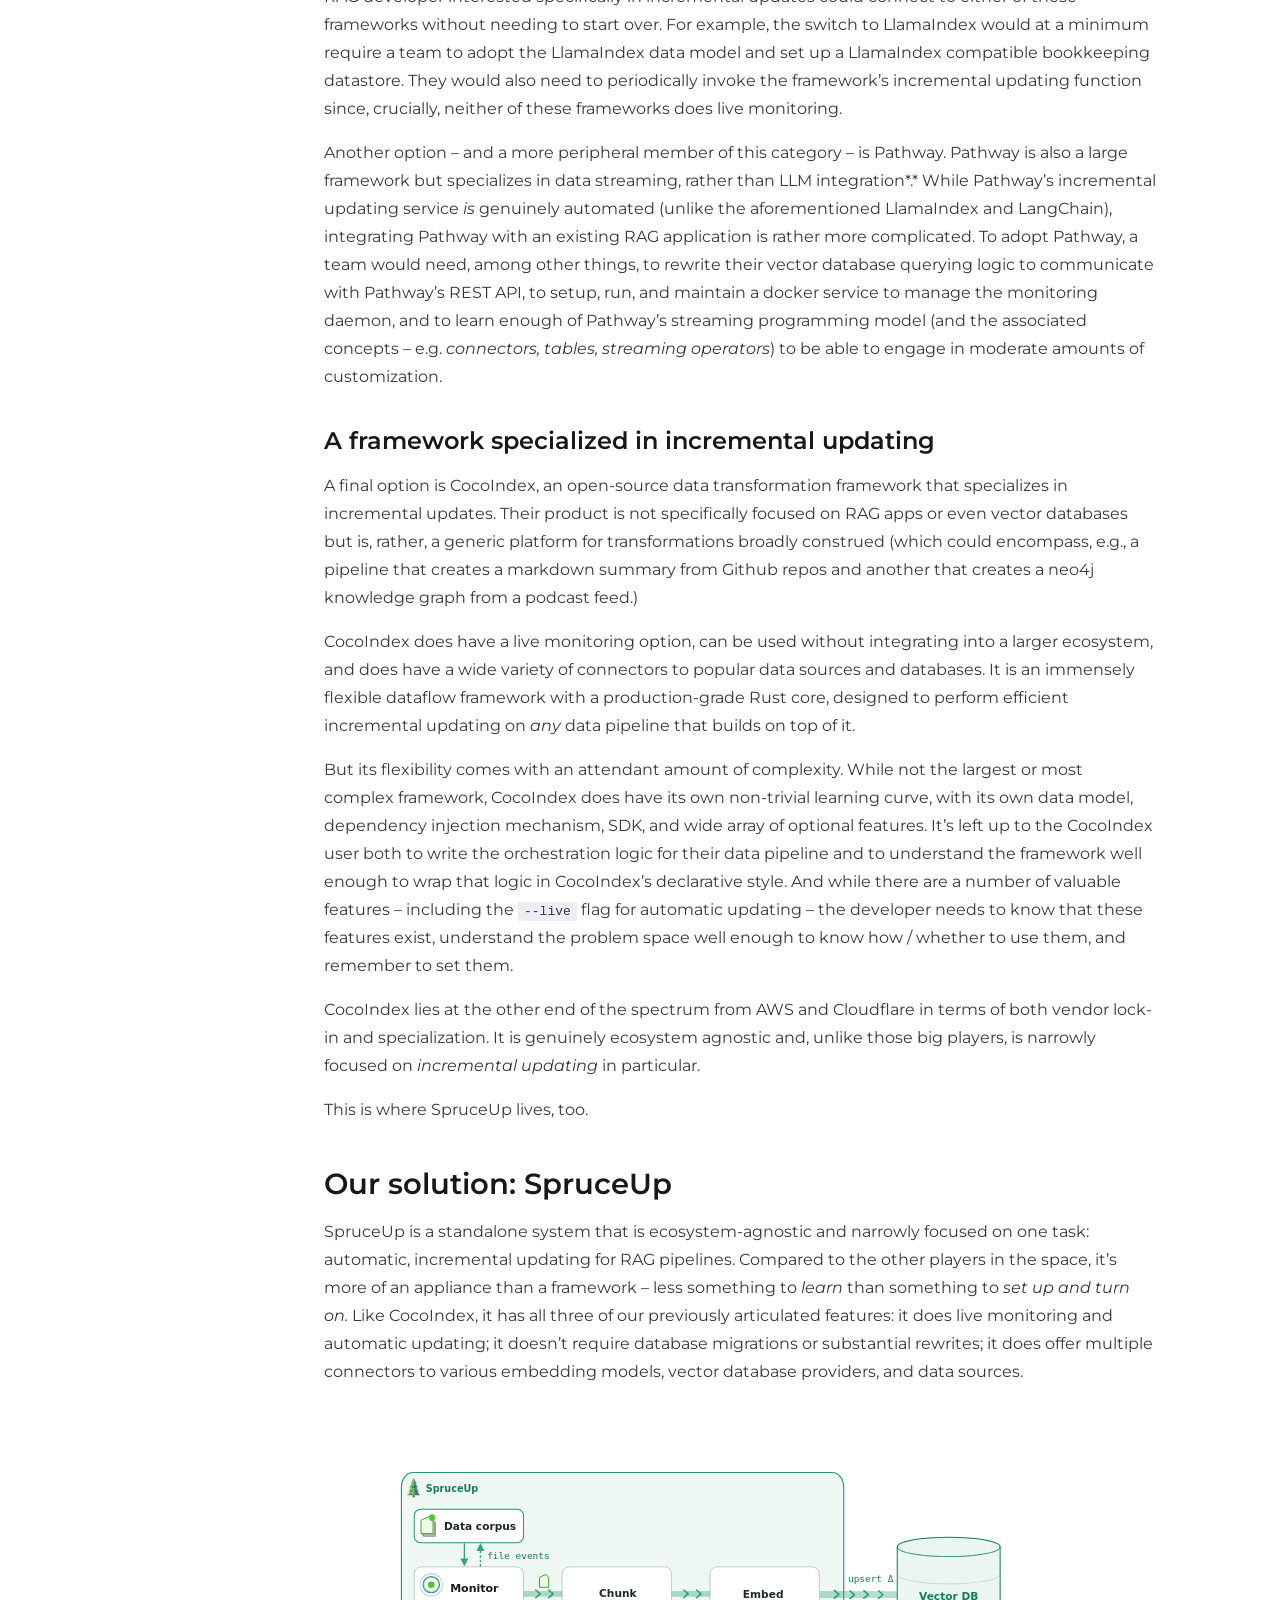
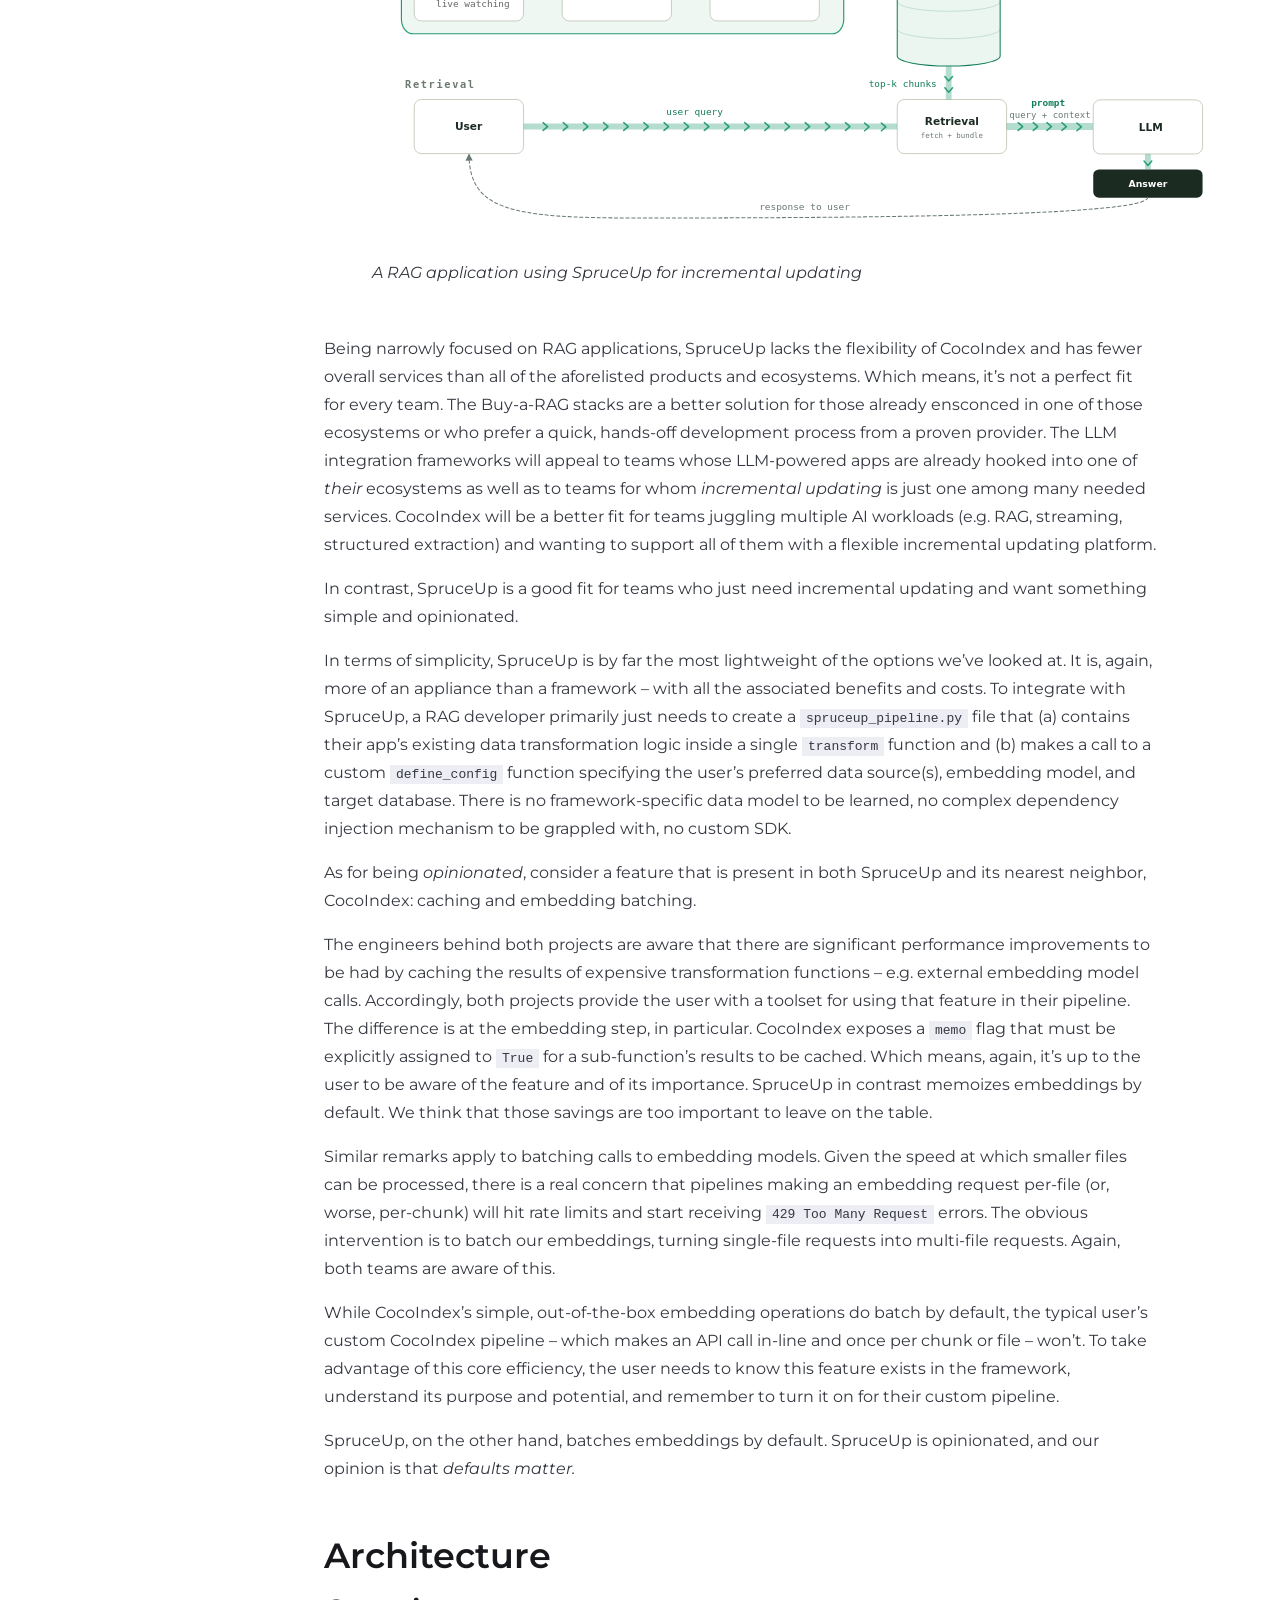
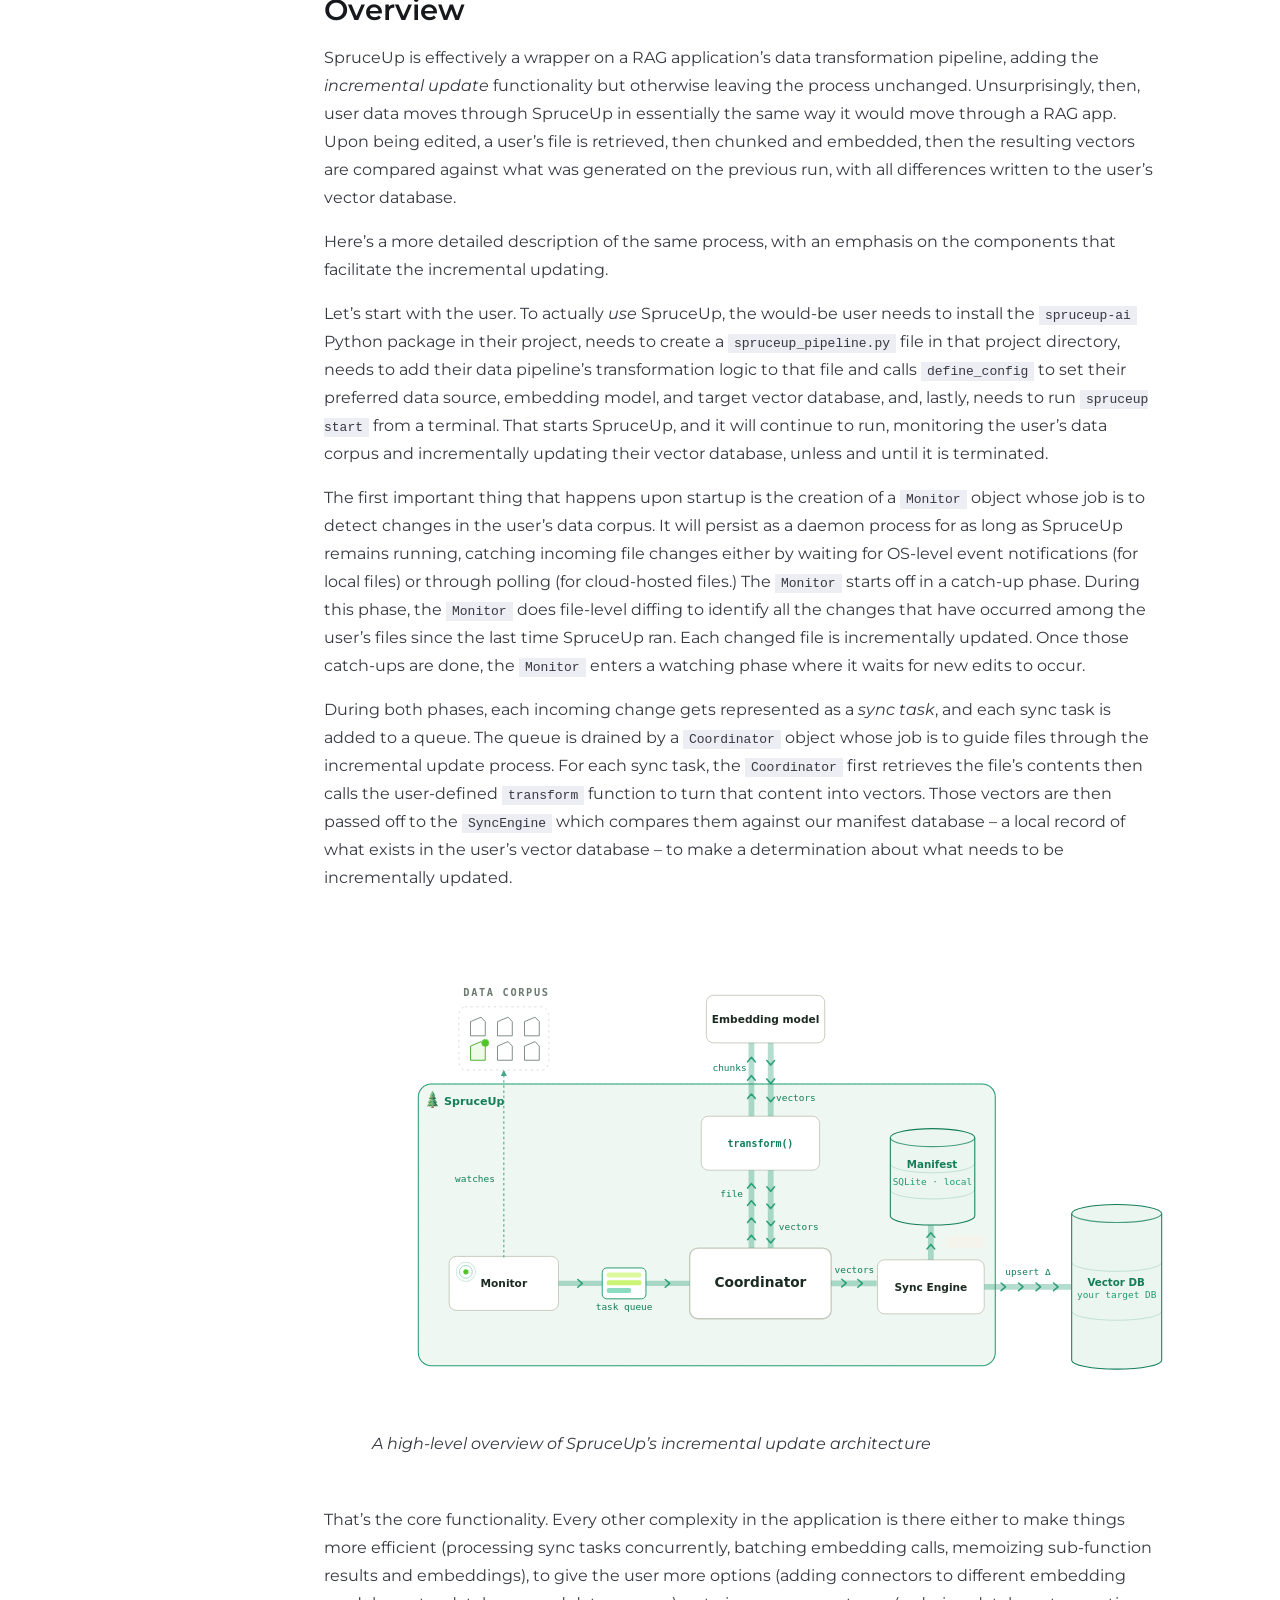
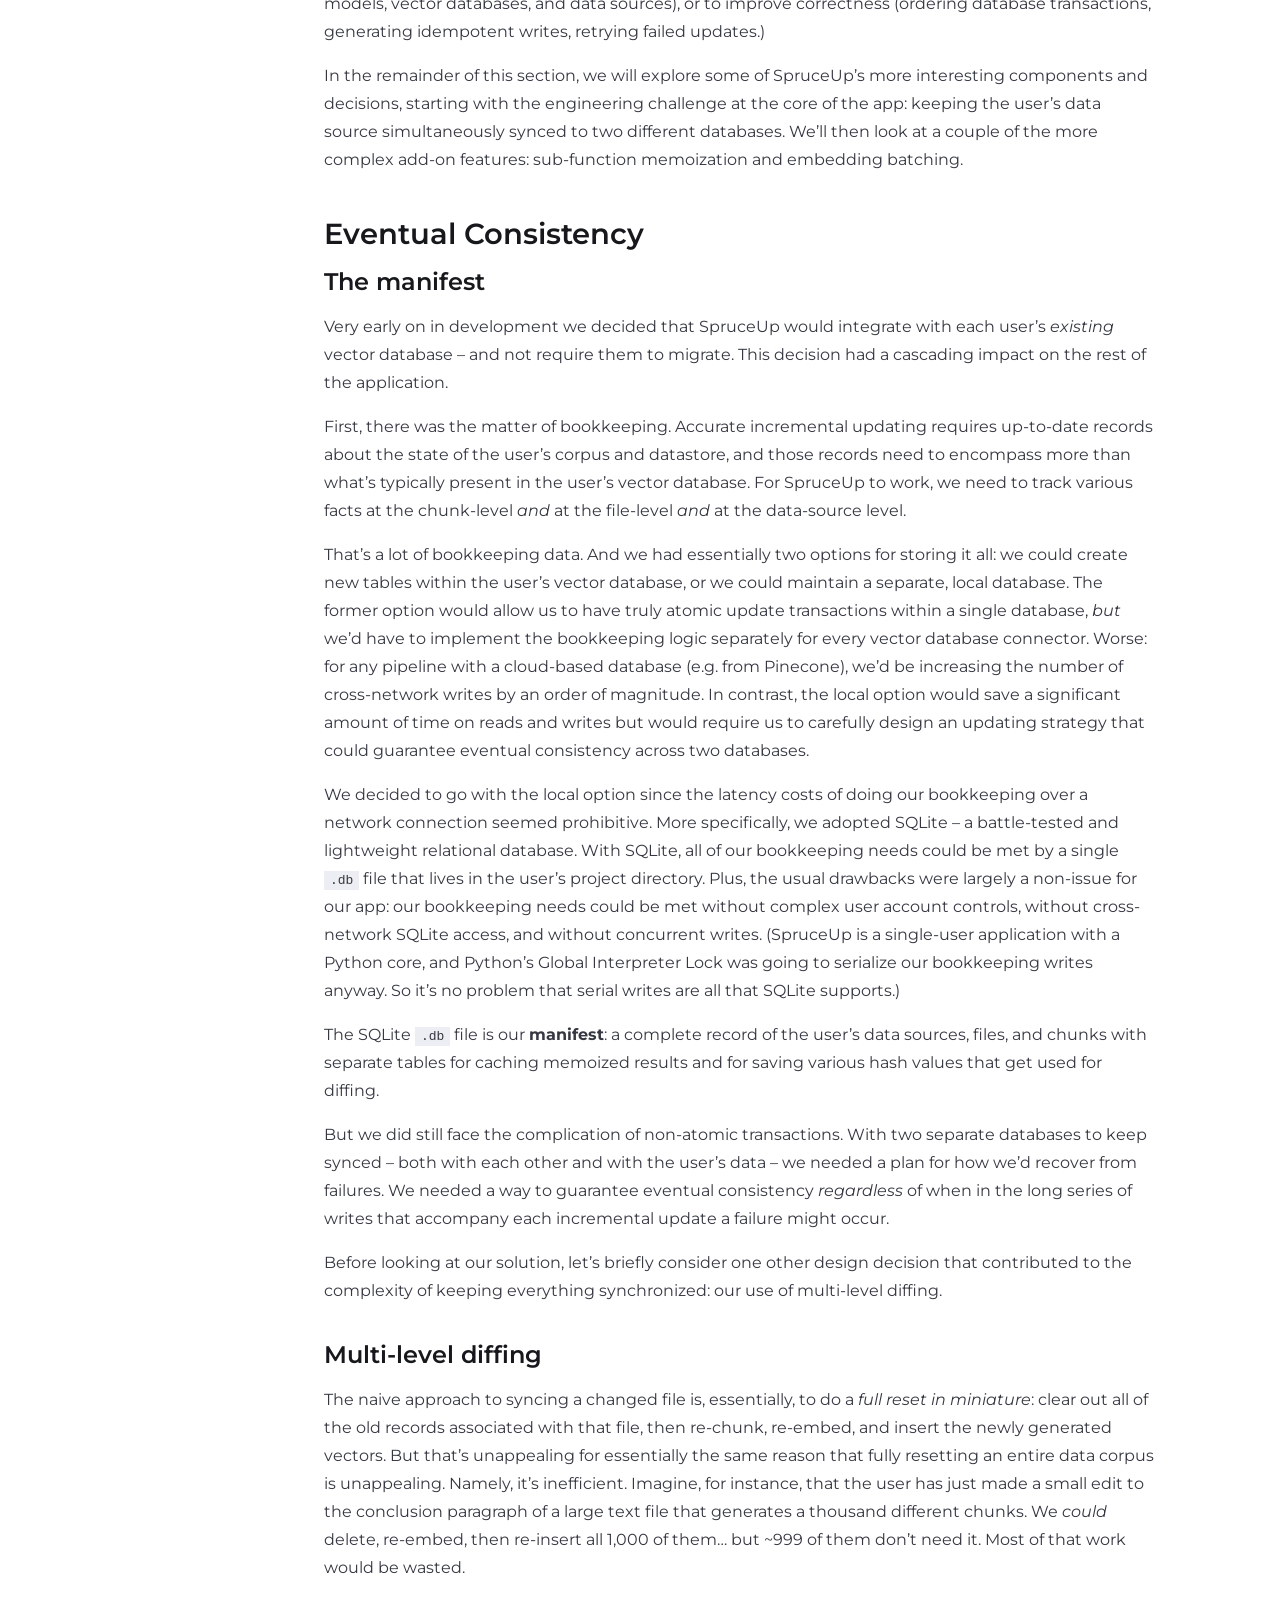
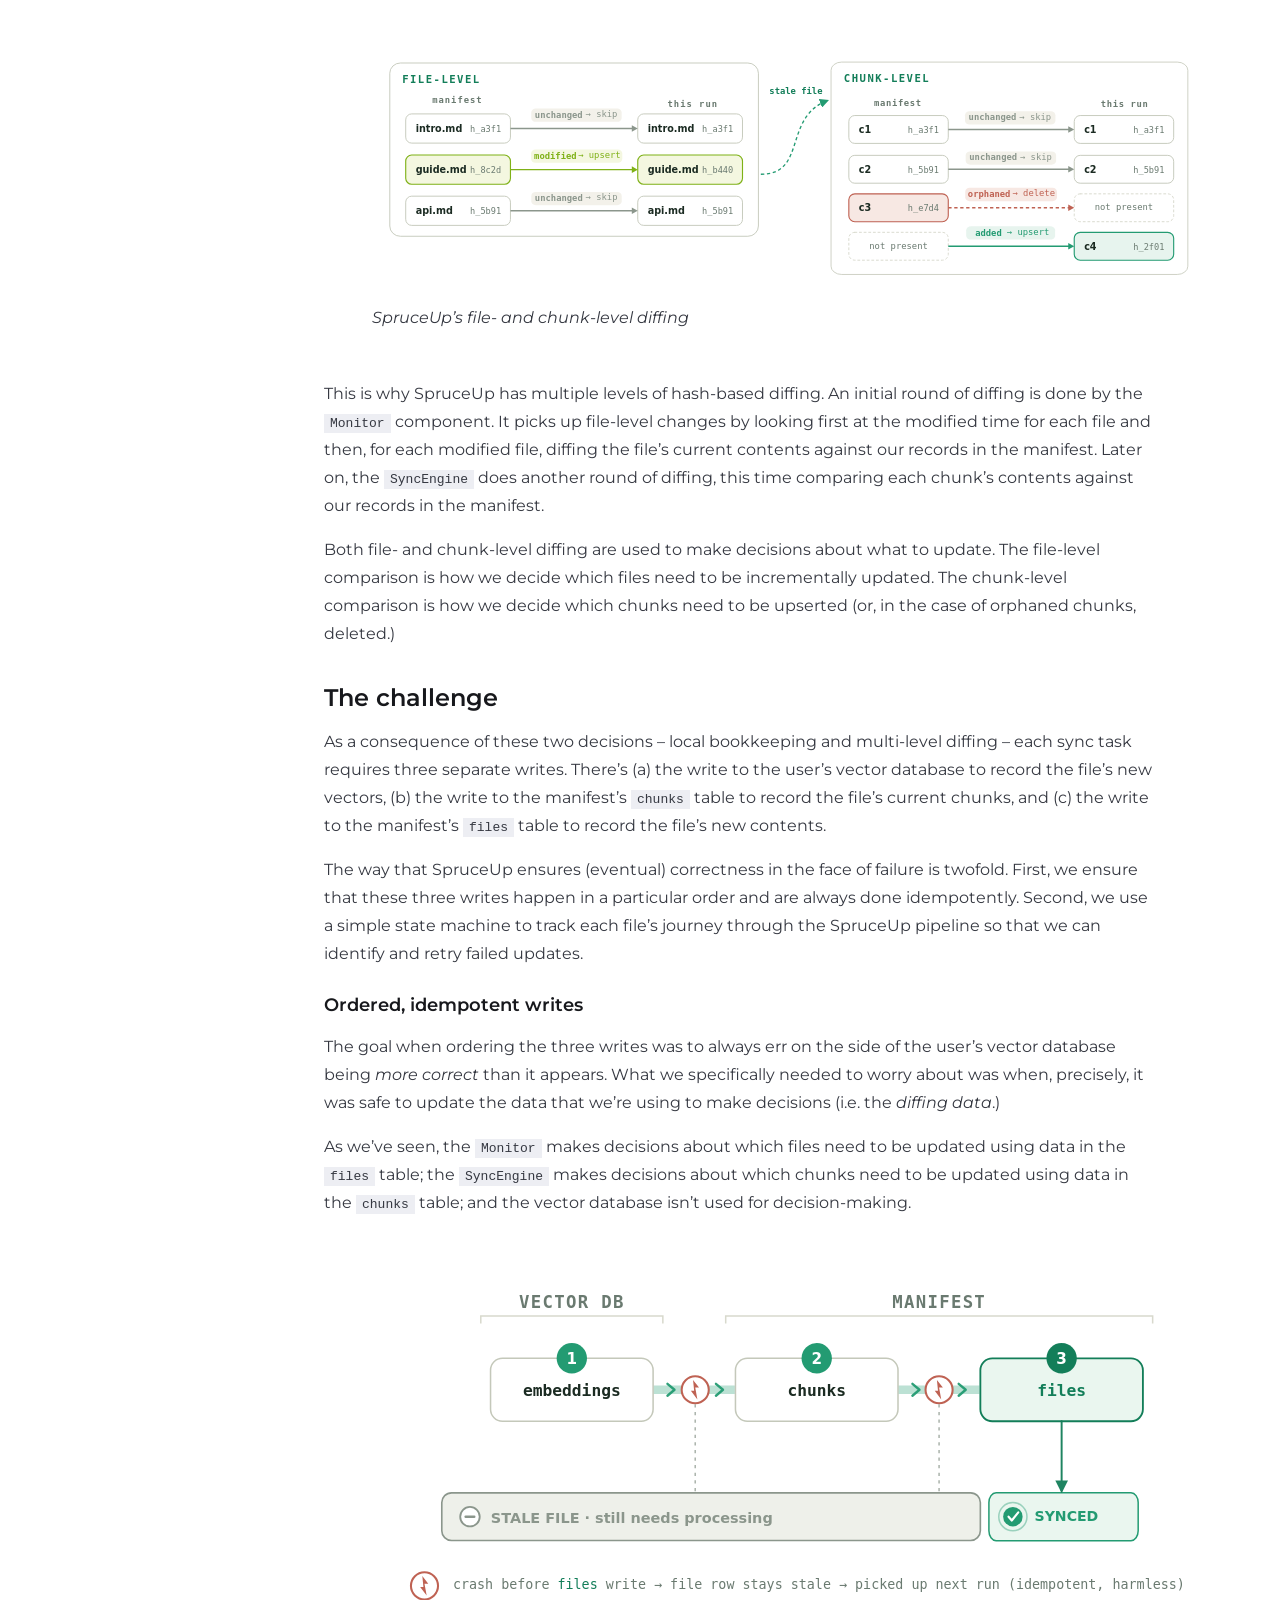
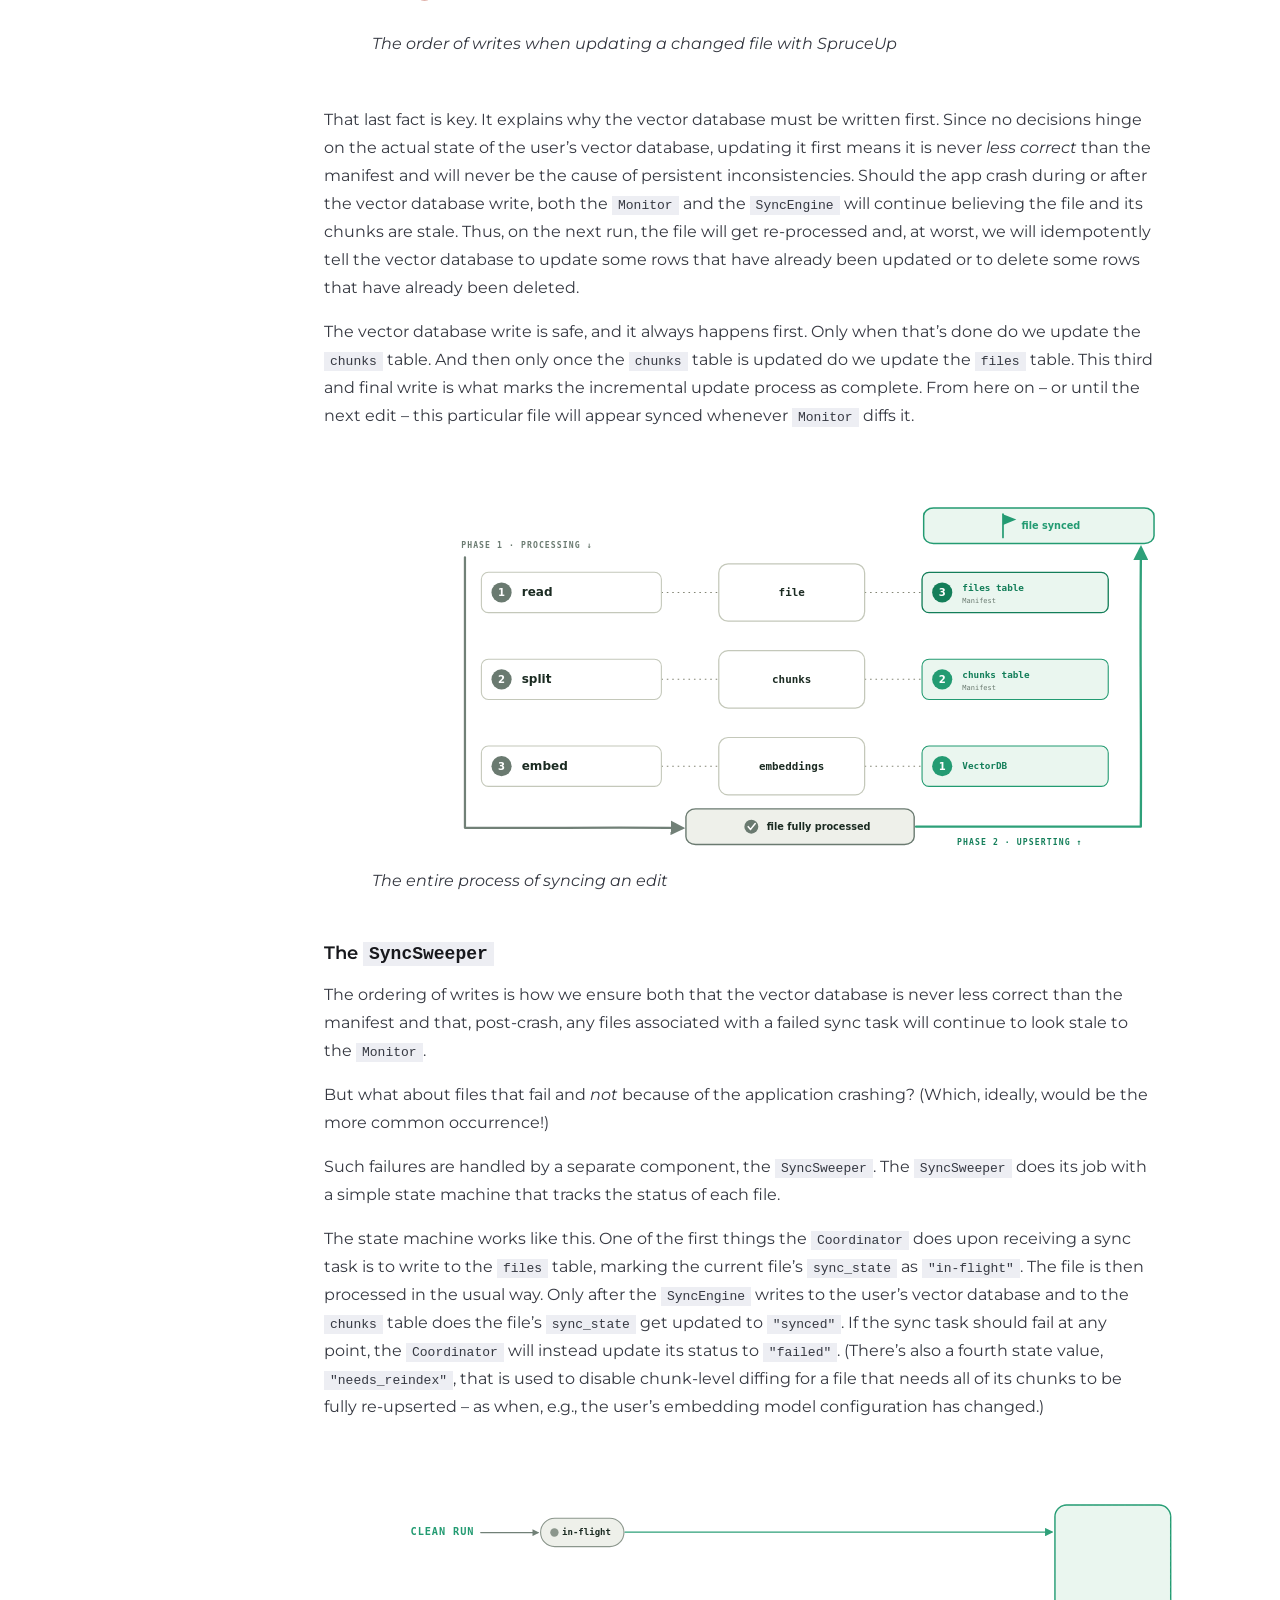
==== commit a3618f3d: "deploy: SpruceUp-ai/spruceup-site@fa654253d7257845847aca61fe604331a5f3e571" ====
--- a/case-study/index.html
+++ b/case-study/index.html
@@ -1,6 +1,6 @@
 <!DOCTYPE html><html lang="en" dir="ltr" data-theme="dark" data-has-toc data-has-sidebar class="astro-bguv2lll"> <head><meta charset="utf-8"/><meta name="viewport" content="width=device-width, initial-scale=1"/><title>Case Study | SpruceUp</title><link rel="canonical" href="https://spruceup-ai.github.io/case-study/"/><link rel="sitemap" href="/sitemap-index.xml"/><link rel="shortcut icon" href="/spruceup-logo-only-transparent.png" type="image/png"/><meta name="generator" content="Astro v6.4.4"/><meta name="generator" content="Starlight v0.39.3"/><meta property="og:title" content="Case Study"/><meta property="og:type" content="article"/><meta property="og:url" content="https://spruceup-ai.github.io/case-study/"/><meta property="og:locale" content="en"/><meta property="og:site_name" content="SpruceUp"/><meta name="twitter:card" content="summary_large_image"/><script>
 	document.documentElement.dataset.theme = 'light';
-</script><link rel="stylesheet" href="/_astro/print.DNXP8c50.css" media="print"><link rel="stylesheet" href="/_astro/common.BNiTkq3l.css"><script type="module" src="/_astro/page.B_tncCx8.js"></script><style>figcaption:where(.astro-ibaejvhb){font-style:italic}
+</script><link rel="stylesheet" href="/_astro/print.DNXP8c50.css" media="print"><link rel="stylesheet" href="/_astro/common.DJPV7w6t.css"><script type="module" src="/_astro/page.B_tncCx8.js"></script><style>figcaption:where(.astro-ibaejvhb){font-style:italic}
 </style></head> <body class="astro-bguv2lll"> <a href="#_top" class="astro-7q3lir66">Skip to content</a> <div class="page sl-flex astro-vrdttmbt"> <header class="header astro-vrdttmbt"><div class="header astro-3ef6ksr2"> <a href="/" class="logo-link astro-3ef6ksr2" aria-label="SpruceUp home"> <img src="/_astro/spruceup-logo-only-transparent.iL2BIKzi.png" width="1376" height="768" alt="" aria-hidden="true" class="logo-img astro-3ef6ksr2"> </a> <!-- Desktop nav --> <div class="sl-hidden md:sl-flex print:hidden right-group astro-3ef6ksr2"> <nav class="top-nav sl-flex astro-3ef6ksr2" aria-label="Site navigation"> <a href="/case-study/" class="nav-link astro-3ef6ksr2">Case Study</a><a href="/docs/" class="nav-link astro-3ef6ksr2">Docs</a><a href="/team/" class="nav-link astro-3ef6ksr2">Team</a> <a href="https://github.com/SpruceUp-ai/SpruceUp" class="nav-link github-link astro-3ef6ksr2" target="_blank" rel="noopener noreferrer" aria-label="GitHub"> <svg xmlns="http://www.w3.org/2000/svg" width="26" height="26" viewBox="0 0 24 24" fill="currentColor" aria-hidden="true" class="astro-3ef6ksr2"> <path d="M12 2C6.477 2 2 6.484 2 12.017c0 4.425 2.865 8.18 6.839 9.504.5.092.682-.217.682-.483 0-.237-.008-.868-.013-1.703-2.782.605-3.369-1.343-3.369-1.343-.454-1.158-1.11-1.466-1.11-1.466-.908-.62.069-.608.069-.608 1.003.07 1.531 1.032 1.531 1.032.892 1.53 2.341 1.088 2.91.832.092-.647.35-1.088.636-1.338-2.22-.253-4.555-1.113-4.555-4.951 0-1.093.39-1.988 1.029-2.688-.103-.253-.446-1.272.098-2.65 0 0 .84-.27 2.75 1.026A9.564 9.564 0 0112 6.844c.85.004 1.705.115 2.504.337 1.909-1.296 2.747-1.027 2.747-1.027.546 1.379.202 2.398.1 2.651.64.7 1.028 1.595 1.028 2.688 0 3.848-2.339 4.695-4.566 4.943.359.309.678.92.678 1.855 0 1.338-.012 2.419-.012 2.747 0 .268.18.58.688.482A10.019 10.019 0 0022 12.017C22 6.484 17.522 2 12 2z" class="astro-3ef6ksr2"></path> </svg> </a> </nav> </div> <!-- Mobile hamburger --> <details class="mobile-nav md:sl-hidden print:hidden astro-3ef6ksr2"> <summary aria-label="Open navigation menu" class="astro-3ef6ksr2"> <span class="bar astro-3ef6ksr2"></span> <span class="bar astro-3ef6ksr2"></span> <span class="bar astro-3ef6ksr2"></span> </summary> <nav class="mobile-menu astro-3ef6ksr2" aria-label="Mobile navigation"> <a href="/case-study/" class="mobile-nav-link astro-3ef6ksr2">Case Study</a><a href="/docs/" class="mobile-nav-link astro-3ef6ksr2">Docs</a><a href="/team/" class="mobile-nav-link astro-3ef6ksr2">Team</a> <a href="https://github.com/SpruceUp-ai/SpruceUp" class="mobile-nav-link astro-3ef6ksr2" target="_blank" rel="noopener noreferrer"> <svg xmlns="http://www.w3.org/2000/svg" width="18" height="18" viewBox="0 0 24 24" fill="currentColor" aria-hidden="true" class="astro-3ef6ksr2"> <path d="M12 2C6.477 2 2 6.484 2 12.017c0 4.425 2.865 8.18 6.839 9.504.5.092.682-.217.682-.483 0-.237-.008-.868-.013-1.703-2.782.605-3.369-1.343-3.369-1.343-.454-1.158-1.11-1.466-1.11-1.466-.908-.62.069-.608.069-.608 1.003.07 1.531 1.032 1.531 1.032.892 1.53 2.341 1.088 2.91.832.092-.647.35-1.088.636-1.338-2.22-.253-4.555-1.113-4.555-4.951 0-1.093.39-1.988 1.029-2.688-.103-.253-.446-1.272.098-2.65 0 0 .84-.27 2.75 1.026A9.564 9.564 0 0112 6.844c.85.004 1.705.115 2.504.337 1.909-1.296 2.747-1.027 2.747-1.027.546 1.379.202 2.398.1 2.651.64.7 1.028 1.595 1.028 2.688 0 3.848-2.339 4.695-4.566 4.943.359.309.678.92.678 1.855 0 1.338-.012 2.419-.012 2.747 0 .268.18.58.688.482A10.019 10.019 0 0022 12.017C22 6.484 17.522 2 12 2z" class="astro-3ef6ksr2"></path> </svg>
 GitHub
 </a> </nav> </details> </div> <script type="module">document.addEventListener("click",n=>{const e=document.querySelector(".mobile-nav");e?.open&&!e.contains(n.target)&&(e.open=!1)});</script></header> <nav class="sidebar print:hidden astro-vrdttmbt" aria-label="Main">  <div id="starlight__sidebar" class="sidebar-pane astro-vrdttmbt"> <div class="sidebar-content sl-flex astro-vrdttmbt"> <sl-sidebar-state-persist data-hash="0000000" class="astro-kku4brbg"> <script aria-hidden="true">
@@ -33,7 +33,8 @@
 			scroller.scrollTop = window._starlightScrollRestore;
 			delete window._starlightScrollRestore;
 		})();
-	</script> </sl-sidebar-state-persist> <div class="md:sl-hidden"> <div class="mobile-preferences sl-flex astro-wu23bvmt"> <div class="social-icons astro-wu23bvmt">  </div>  <script type="module">class s extends HTMLElement{constructor(){super();const e=this.querySelector("select");e&&(e.addEventListener("change",t=>{t.currentTarget instanceof HTMLSelectElement&&(window.location.pathname=t.currentTarget.value)}),window.addEventListener("pageshow",t=>{if(!t.persisted)return;const n=e.querySelector("option[selected]")?.index;n!==e.selectedIndex&&(e.selectedIndex=n??0)}))}}customElements.define("starlight-lang-select",s);</script> </div> </div> </div> </div> </nav> <div class="main-frame astro-vrdttmbt">  <script type="module">const a=document.getElementById("starlight__sidebar"),n=a?.querySelector("sl-sidebar-state-persist"),o="sl-sidebar-state",i=()=>{let t=[];const e=n?.dataset.hash||"";try{const s=sessionStorage.getItem(o),r=JSON.parse(s||"{}");Array.isArray(r.open)&&r.hash===e&&(t=r.open)}catch{}return{hash:e,open:t,scroll:a?.scrollTop||0}},c=t=>{try{sessionStorage.setItem(o,JSON.stringify(t))}catch{}},d=()=>c(i()),l=(t,e)=>{const s=i();s.open[e]=t,c(s)};n?.addEventListener("click",t=>{if(!(t.target instanceof Element))return;const e=t.target.closest("summary")?.closest("details");if(!e)return;const s=e.querySelector("sl-sidebar-restore"),r=parseInt(s?.dataset.index||"");isNaN(r)||l(!e.open,r)});addEventListener("visibilitychange",()=>{document.visibilityState==="hidden"&&d()});addEventListener("pageHide",d);</script> <div class="toc-layout astro-2hkjwgzv"> <aside class="toc-sidebar-container print:hidden astro-2hkjwgzv"> <div class="toc-sidebar astro-2hkjwgzv"> <div class="lg:sl-hidden astro-pb3aqygn"></div><div class="right-sidebar-panel sl-hidden lg:sl-block astro-pb3aqygn"><div class="sl-container astro-pb3aqygn"><starlight-toc data-min-h="2" data-max-h="3"><nav aria-labelledby="starlight__on-this-page"><h2 id="starlight__on-this-page">On this page</h2><ul class="astro-gnoq344e" style="--depth: 0;"> <li class="astro-gnoq344e" style="--depth: 0;"> <a href="#_top" class="astro-gnoq344e" style="--depth: 0;"> <span class="astro-gnoq344e" style="--depth: 0;">Overview</span> </a>  </li><li class="astro-gnoq344e" style="--depth: 0;"> <a href="#introduction" class="astro-gnoq344e" style="--depth: 0;"> <span class="astro-gnoq344e" style="--depth: 0;">Introduction</span> </a>  </li><li class="astro-gnoq344e" style="--depth: 0;"> <a href="#background" class="astro-gnoq344e" style="--depth: 0;"> <span class="astro-gnoq344e" style="--depth: 0;">Background</span> </a> <ul class="astro-gnoq344e" style="--depth: 1;"> <li class="astro-gnoq344e" style="--depth: 1;"> <a href="#vector-search-and-vector-databases" class="astro-gnoq344e" style="--depth: 1;"> <span class="astro-gnoq344e" style="--depth: 1;">Vector search and vector databases</span> </a>  </li><li class="astro-gnoq344e" style="--depth: 1;"> <a href="#rag-applications" class="astro-gnoq344e" style="--depth: 1;"> <span class="astro-gnoq344e" style="--depth: 1;">RAG Applications</span> </a>  </li> </ul> </li><li class="astro-gnoq344e" style="--depth: 0;"> <a href="#solutions" class="astro-gnoq344e" style="--depth: 0;"> <span class="astro-gnoq344e" style="--depth: 0;">Solutions</span> </a> <ul class="astro-gnoq344e" style="--depth: 1;"> <li class="astro-gnoq344e" style="--depth: 1;"> <a href="#the-general-shape" class="astro-gnoq344e" style="--depth: 1;"> <span class="astro-gnoq344e" style="--depth: 1;">The general shape</span> </a>  </li><li class="astro-gnoq344e" style="--depth: 1;"> <a href="#existing-offerings" class="astro-gnoq344e" style="--depth: 1;"> <span class="astro-gnoq344e" style="--depth: 1;">Existing offerings</span> </a>  </li><li class="astro-gnoq344e" style="--depth: 1;"> <a href="#our-solution-spruceup" class="astro-gnoq344e" style="--depth: 1;"> <span class="astro-gnoq344e" style="--depth: 1;">Our solution: SpruceUp</span> </a>  </li> </ul> </li><li class="astro-gnoq344e" style="--depth: 0;"> <a href="#architecture" class="astro-gnoq344e" style="--depth: 0;"> <span class="astro-gnoq344e" style="--depth: 0;">Architecture</span> </a> <ul class="astro-gnoq344e" style="--depth: 1;"> <li class="astro-gnoq344e" style="--depth: 1;"> <a href="#overview" class="astro-gnoq344e" style="--depth: 1;"> <span class="astro-gnoq344e" style="--depth: 1;">Overview</span> </a>  </li><li class="astro-gnoq344e" style="--depth: 1;"> <a href="#eventual-consistency" class="astro-gnoq344e" style="--depth: 1;"> <span class="astro-gnoq344e" style="--depth: 1;">Eventual Consistency</span> </a>  </li><li class="astro-gnoq344e" style="--depth: 1;"> <a href="#efficiency-features" class="astro-gnoq344e" style="--depth: 1;"> <span class="astro-gnoq344e" style="--depth: 1;">Efficiency features</span> </a>  </li> </ul> </li><li class="astro-gnoq344e" style="--depth: 0;"> <a href="#future-development-plans" class="astro-gnoq344e" style="--depth: 0;"> <span class="astro-gnoq344e" style="--depth: 0;">Future Development Plans</span> </a> <ul class="astro-gnoq344e" style="--depth: 1;"> <li class="astro-gnoq344e" style="--depth: 1;"> <a href="#known-edge-cases" class="astro-gnoq344e" style="--depth: 1;"> <span class="astro-gnoq344e" style="--depth: 1;">Known edge cases</span> </a>  </li><li class="astro-gnoq344e" style="--depth: 1;"> <a href="#additional-features" class="astro-gnoq344e" style="--depth: 1;"> <span class="astro-gnoq344e" style="--depth: 1;">Additional Features</span> </a>  </li> </ul> </li><li class="astro-gnoq344e" style="--depth: 0;"> <a href="#sources" class="astro-gnoq344e" style="--depth: 0;"> <span class="astro-gnoq344e" style="--depth: 0;">Sources</span> </a>  </li> </ul></nav></starlight-toc><script type="module">const m="_top";class H extends HTMLElement{constructor(){super(),this._current=this.querySelector('a[aria-current="true"]'),this.minH=parseInt(this.dataset.minH||"2",10),this.maxH=parseInt(this.dataset.maxH||"3",10),this.tocHeadingSelector=`h1#${m},:where(${[...Array.from({length:1+this.maxH-this.minH}).map((e,n)=>`h${this.minH+n}`)].join()})[id]`,this.onIdle=e=>(window.requestIdleCallback||(n=>setTimeout(n,1)))(e),this.init=()=>{const e=[...this.querySelectorAll("a")],n=t=>t.matches(this.tocHeadingSelector),i=t=>{if(!t)return null;const h=t;for(;t;){if(t.matches(".sl-markdown-content, main > *"))return document.getElementById(m);if(n(t))return t;const s=t.querySelector(this.tocHeadingSelector);if(s)return s;for(t=t.previousElementSibling;t?.lastElementChild;)t=t.lastElementChild;const o=i(t);if(o)return o}return i(h.parentElement)},c=t=>{for(const{isIntersecting:h,target:s}of t){if(!h)continue;const o=i(s);if(!o)continue;const l=e.find(g=>g.hash==="#"+encodeURIComponent(o.id));if(l){this.current=l;break}}},a=document.querySelectorAll([`main :where(${this.tocHeadingSelector})`,`main :where(${this.tocHeadingSelector}, .sl-heading-wrapper) ~ *:not(:has(${this.tocHeadingSelector}))`,`main .sl-markdown-content > *:not(:has(${this.tocHeadingSelector}))`,`main > *:not(:has(${this.tocHeadingSelector}))`].join());let r;const u=()=>{r||(r=new IntersectionObserver(c,{rootMargin:this.getRootMargin()}),a.forEach(t=>r.observe(t)))};u();let d;window.addEventListener("resize",()=>{r&&(r.disconnect(),r=void 0),clearTimeout(d),d=setTimeout(()=>this.onIdle(u),200)})},this.onIdle(()=>this.init())}set current(e){e!==this._current&&(this._current&&this._current.removeAttribute("aria-current"),e.setAttribute("aria-current","true"),this._current=e)}getRootMargin(){const e=document.querySelector("header")?.getBoundingClientRect().height||0,n=this.querySelector("summary")?.getBoundingClientRect().height||0,i=e+n+32,c=i+53,a=document.documentElement.clientHeight;return`-${i}px 0% ${c-a}px`}}customElements.define("starlight-toc",H);</script></div></div> </div> </aside> <div class="main-pane astro-2hkjwgzv">  <main data-pagefind-body class="astro-bguv2lll" lang="en" dir="ltr">    <div class="content-panel astro-7nkwcw3z"> <div class="sl-container astro-7nkwcw3z">  </div> </div> <div class="content-panel astro-7nkwcw3z"> <div class="sl-container astro-7nkwcw3z"> <div class="sl-markdown-content"> <div class="sl-heading-wrapper level-h2"><h2 id="introduction">Introduction</h2><a class="sl-anchor-link" href="#introduction"><span aria-hidden="true" class="sl-anchor-icon"><svg width="16" height="16" viewBox="0 0 24 24"><path fill="currentcolor" d="m12.11 15.39-3.88 3.88a2.52 2.52 0 0 1-3.5 0 2.47 2.47 0 0 1 0-3.5l3.88-3.88a1 1 0 0 0-1.42-1.42l-3.88 3.89a4.48 4.48 0 0 0 6.33 6.33l3.89-3.88a1 1 0 1 0-1.42-1.42Zm8.58-12.08a4.49 4.49 0 0 0-6.33 0l-3.89 3.88a1 1 0 0 0 1.42 1.42l3.88-3.88a2.52 2.52 0 0 1 3.5 0 2.47 2.47 0 0 1 0 3.5l-3.88 3.88a1 1 0 1 0 1.42 1.42l3.88-3.89a4.49 4.49 0 0 0 0-6.33ZM8.83 15.17a1 1 0 0 0 1.1.22 1 1 0 0 0 .32-.22l4.92-4.92a1 1 0 0 0-1.42-1.42l-4.92 4.92a1 1 0 0 0 0 1.42Z"></path></svg></span><span class="sr-only" data-pagefind-ignore>Section titled “Introduction”</span></a></div>
+	</script> </sl-sidebar-state-persist> <div class="md:sl-hidden"> <div class="mobile-preferences sl-flex astro-wu23bvmt"> <div class="social-icons astro-wu23bvmt">  </div>  <script type="module">class s extends HTMLElement{constructor(){super();const e=this.querySelector("select");e&&(e.addEventListener("change",t=>{t.currentTarget instanceof HTMLSelectElement&&(window.location.pathname=t.currentTarget.value)}),window.addEventListener("pageshow",t=>{if(!t.persisted)return;const n=e.querySelector("option[selected]")?.index;n!==e.selectedIndex&&(e.selectedIndex=n??0)}))}}customElements.define("starlight-lang-select",s);</script> </div> </div> </div> </div> </nav> <div class="main-frame astro-vrdttmbt">  <script type="module">const a=document.getElementById("starlight__sidebar"),n=a?.querySelector("sl-sidebar-state-persist"),o="sl-sidebar-state",i=()=>{let t=[];const e=n?.dataset.hash||"";try{const s=sessionStorage.getItem(o),r=JSON.parse(s||"{}");Array.isArray(r.open)&&r.hash===e&&(t=r.open)}catch{}return{hash:e,open:t,scroll:a?.scrollTop||0}},c=t=>{try{sessionStorage.setItem(o,JSON.stringify(t))}catch{}},d=()=>c(i()),l=(t,e)=>{const s=i();s.open[e]=t,c(s)};n?.addEventListener("click",t=>{if(!(t.target instanceof Element))return;const e=t.target.closest("summary")?.closest("details");if(!e)return;const s=e.querySelector("sl-sidebar-restore"),r=parseInt(s?.dataset.index||"");isNaN(r)||l(!e.open,r)});addEventListener("visibilitychange",()=>{document.visibilityState==="hidden"&&d()});addEventListener("pageHide",d);</script> <div class="toc-layout astro-2hkjwgzv"> <aside class="toc-sidebar-container print:hidden astro-2hkjwgzv"> <div class="toc-sidebar astro-2hkjwgzv"> <div class="lg:sl-hidden astro-pb3aqygn"></div><div class="right-sidebar-panel sl-hidden lg:sl-block astro-pb3aqygn"><div class="sl-container astro-pb3aqygn"><starlight-toc data-min-h="2" data-max-h="3"><nav aria-labelledby="starlight__on-this-page"><h2 id="starlight__on-this-page">On this page</h2><ul class="astro-gnoq344e" style="--depth: 0;"> <li class="astro-gnoq344e" style="--depth: 0;"> <a href="#_top" class="astro-gnoq344e" style="--depth: 0;"> <span class="astro-gnoq344e" style="--depth: 0;">Overview</span> </a>  </li><li class="astro-gnoq344e" style="--depth: 0;"> <a href="#introduction" class="astro-gnoq344e" style="--depth: 0;"> <span class="astro-gnoq344e" style="--depth: 0;">Introduction</span> </a>  </li><li class="astro-gnoq344e" style="--depth: 0;"> <a href="#background" class="astro-gnoq344e" style="--depth: 0;"> <span class="astro-gnoq344e" style="--depth: 0;">Background</span> </a> <ul class="astro-gnoq344e" style="--depth: 1;"> <li class="astro-gnoq344e" style="--depth: 1;"> <a href="#vector-search-and-vector-databases" class="astro-gnoq344e" style="--depth: 1;"> <span class="astro-gnoq344e" style="--depth: 1;">Vector search and vector databases</span> </a>  </li><li class="astro-gnoq344e" style="--depth: 1;"> <a href="#rag-applications" class="astro-gnoq344e" style="--depth: 1;"> <span class="astro-gnoq344e" style="--depth: 1;">RAG Applications</span> </a>  </li> </ul> </li><li class="astro-gnoq344e" style="--depth: 0;"> <a href="#solutions" class="astro-gnoq344e" style="--depth: 0;"> <span class="astro-gnoq344e" style="--depth: 0;">Solutions</span> </a> <ul class="astro-gnoq344e" style="--depth: 1;"> <li class="astro-gnoq344e" style="--depth: 1;"> <a href="#the-general-shape" class="astro-gnoq344e" style="--depth: 1;"> <span class="astro-gnoq344e" style="--depth: 1;">The general shape</span> </a>  </li><li class="astro-gnoq344e" style="--depth: 1;"> <a href="#existing-offerings" class="astro-gnoq344e" style="--depth: 1;"> <span class="astro-gnoq344e" style="--depth: 1;">Existing offerings</span> </a>  </li><li class="astro-gnoq344e" style="--depth: 1;"> <a href="#our-solution-spruceup" class="astro-gnoq344e" style="--depth: 1;"> <span class="astro-gnoq344e" style="--depth: 1;">Our solution: SpruceUp</span> </a>  </li> </ul> </li><li class="astro-gnoq344e" style="--depth: 0;"> <a href="#architecture" class="astro-gnoq344e" style="--depth: 0;"> <span class="astro-gnoq344e" style="--depth: 0;">Architecture</span> </a> <ul class="astro-gnoq344e" style="--depth: 1;"> <li class="astro-gnoq344e" style="--depth: 1;"> <a href="#overview" class="astro-gnoq344e" style="--depth: 1;"> <span class="astro-gnoq344e" style="--depth: 1;">Overview</span> </a>  </li><li class="astro-gnoq344e" style="--depth: 1;"> <a href="#eventual-consistency" class="astro-gnoq344e" style="--depth: 1;"> <span class="astro-gnoq344e" style="--depth: 1;">Eventual Consistency</span> </a>  </li><li class="astro-gnoq344e" style="--depth: 1;"> <a href="#efficiency-features" class="astro-gnoq344e" style="--depth: 1;"> <span class="astro-gnoq344e" style="--depth: 1;">Efficiency features</span> </a>  </li> </ul> </li><li class="astro-gnoq344e" style="--depth: 0;"> <a href="#future-development-plans" class="astro-gnoq344e" style="--depth: 0;"> <span class="astro-gnoq344e" style="--depth: 0;">Future Development Plans</span> </a> <ul class="astro-gnoq344e" style="--depth: 1;"> <li class="astro-gnoq344e" style="--depth: 1;"> <a href="#known-edge-cases" class="astro-gnoq344e" style="--depth: 1;"> <span class="astro-gnoq344e" style="--depth: 1;">Known edge cases</span> </a>  </li><li class="astro-gnoq344e" style="--depth: 1;"> <a href="#additional-features" class="astro-gnoq344e" style="--depth: 1;"> <span class="astro-gnoq344e" style="--depth: 1;">Additional Features</span> </a>  </li> </ul> </li><li class="astro-gnoq344e" style="--depth: 0;"> <a href="#sources" class="astro-gnoq344e" style="--depth: 0;"> <span class="astro-gnoq344e" style="--depth: 0;">Sources</span> </a>  </li> </ul></nav></starlight-toc><script type="module">const m="_top";class H extends HTMLElement{constructor(){super(),this._current=this.querySelector('a[aria-current="true"]'),this.minH=parseInt(this.dataset.minH||"2",10),this.maxH=parseInt(this.dataset.maxH||"3",10),this.tocHeadingSelector=`h1#${m},:where(${[...Array.from({length:1+this.maxH-this.minH}).map((e,n)=>`h${this.minH+n}`)].join()})[id]`,this.onIdle=e=>(window.requestIdleCallback||(n=>setTimeout(n,1)))(e),this.init=()=>{const e=[...this.querySelectorAll("a")],n=t=>t.matches(this.tocHeadingSelector),i=t=>{if(!t)return null;const h=t;for(;t;){if(t.matches(".sl-markdown-content, main > *"))return document.getElementById(m);if(n(t))return t;const s=t.querySelector(this.tocHeadingSelector);if(s)return s;for(t=t.previousElementSibling;t?.lastElementChild;)t=t.lastElementChild;const o=i(t);if(o)return o}return i(h.parentElement)},c=t=>{for(const{isIntersecting:h,target:s}of t){if(!h)continue;const o=i(s);if(!o)continue;const l=e.find(g=>g.hash==="#"+encodeURIComponent(o.id));if(l){this.current=l;break}}},a=document.querySelectorAll([`main :where(${this.tocHeadingSelector})`,`main :where(${this.tocHeadingSelector}, .sl-heading-wrapper) ~ *:not(:has(${this.tocHeadingSelector}))`,`main .sl-markdown-content > *:not(:has(${this.tocHeadingSelector}))`,`main > *:not(:has(${this.tocHeadingSelector}))`].join());let r;const u=()=>{r||(r=new IntersectionObserver(c,{rootMargin:this.getRootMargin()}),a.forEach(t=>r.observe(t)))};u();let d;window.addEventListener("resize",()=>{r&&(r.disconnect(),r=void 0),clearTimeout(d),d=setTimeout(()=>this.onIdle(u),200)})},this.onIdle(()=>this.init())}set current(e){e!==this._current&&(this._current&&this._current.removeAttribute("aria-current"),e.setAttribute("aria-current","true"),this._current=e)}getRootMargin(){const e=document.querySelector("header")?.getBoundingClientRect().height||0,n=this.querySelector("summary")?.getBoundingClientRect().height||0,i=e+n+32,c=i+53,a=document.documentElement.clientHeight;return`-${i}px 0% ${c-a}px`}}customElements.define("starlight-toc",H);</script></div></div> </div> </aside> <div class="main-pane astro-2hkjwgzv">  <main data-pagefind-body class="astro-bguv2lll" lang="en" dir="ltr">    <div class="content-panel astro-7nkwcw3z"> <div class="sl-container astro-7nkwcw3z">  </div> </div> <div class="content-panel astro-7nkwcw3z"> <div class="sl-container astro-7nkwcw3z"> <div class="sl-markdown-content"> <div class="case-study-page"></div>
+<div class="sl-heading-wrapper level-h2"><h2 id="introduction">Introduction</h2><a class="sl-anchor-link" href="#introduction"><span aria-hidden="true" class="sl-anchor-icon"><svg width="16" height="16" viewBox="0 0 24 24"><path fill="currentcolor" d="m12.11 15.39-3.88 3.88a2.52 2.52 0 0 1-3.5 0 2.47 2.47 0 0 1 0-3.5l3.88-3.88a1 1 0 0 0-1.42-1.42l-3.88 3.89a4.48 4.48 0 0 0 6.33 6.33l3.89-3.88a1 1 0 1 0-1.42-1.42Zm8.58-12.08a4.49 4.49 0 0 0-6.33 0l-3.89 3.88a1 1 0 0 0 1.42 1.42l3.88-3.88a2.52 2.52 0 0 1 3.5 0 2.47 2.47 0 0 1 0 3.5l-3.88 3.88a1 1 0 1 0 1.42 1.42l3.88-3.89a4.49 4.49 0 0 0 0-6.33ZM8.83 15.17a1 1 0 0 0 1.1.22 1 1 0 0 0 .32-.22l4.92-4.92a1 1 0 0 0-1.42-1.42l-4.92 4.92a1 1 0 0 0 0 1.42Z"></path></svg></span><span class="sr-only" data-pagefind-ignore>Section titled “Introduction”</span></a></div>
 <p><strong>SpruceUp</strong> is a standalone system for making automated, incremental updates to a vector database. It aims to solve a specific problem that is endemic among (though not exclusive to) RAG applications that happen to be attached to a live collection of files; namely, every edit, addition to, or deletion from that collection results in more stale vectors, and as that mismatch increases, the application’s performance degrades.</p>
 <p>Admittedly, this problem may appear uninteresting on its face. “<em>How do I keep my datastore up to date?”,</em> is a concern every application with a database has already tackled and solved. But the issue is considerably less trivial when working with <em>vector</em> databases in particular. That’s because the process of getting from a data update event (e.g. <em>this file was edited</em>) to a set of database-ready vector rows is by default both complicated and expensive (e.g. <em>grab the file, parse the data, chunk the text</em>, <em>call a proprietary embedding model…</em>). In fact, the update process is so demanding that many developers don’t even attempt it, preferring to just periodically purge all their vectors and start over.</p>
 <p>Enter SpruceUp. SpruceUp watches a file collection for changes, then automatically initiates the multi-step process for making sure those same changes are reflected in the target vector database. What results is a datastore that stays synced to its data source with timely and efficient updates.</p>
@@ -44,7 +45,7 @@
 <p>Once efficient embedding models arrived on the scene and started producing large volumes of vectors, there was suddenly a need for a way to store and query all that data. <em>Vector databases</em> began popping up around 2019 to address this need. And while initial use cases were fairly limited, focused mostly on machine learning and recommendation engines, interest exploded when LLMs opened up a promising new possibility: the RAG application.</p>
 <div class="sl-heading-wrapper level-h3"><h3 id="rag-applications">RAG Applications</h3><a class="sl-anchor-link" href="#rag-applications"><span aria-hidden="true" class="sl-anchor-icon"><svg width="16" height="16" viewBox="0 0 24 24"><path fill="currentcolor" d="m12.11 15.39-3.88 3.88a2.52 2.52 0 0 1-3.5 0 2.47 2.47 0 0 1 0-3.5l3.88-3.88a1 1 0 0 0-1.42-1.42l-3.88 3.89a4.48 4.48 0 0 0 6.33 6.33l3.89-3.88a1 1 0 1 0-1.42-1.42Zm8.58-12.08a4.49 4.49 0 0 0-6.33 0l-3.89 3.88a1 1 0 0 0 1.42 1.42l3.88-3.88a2.52 2.52 0 0 1 3.5 0 2.47 2.47 0 0 1 0 3.5l-3.88 3.88a1 1 0 1 0 1.42 1.42l3.88-3.89a4.49 4.49 0 0 0 0-6.33ZM8.83 15.17a1 1 0 0 0 1.1.22 1 1 0 0 0 .32-.22l4.92-4.92a1 1 0 0 0-1.42-1.42l-4.92 4.92a1 1 0 0 0 0 1.42Z"></path></svg></span><span class="sr-only" data-pagefind-ignore>Section titled “RAG Applications”</span></a></div>
 <p>A <strong>Retrieval Augmented Generation</strong> application is a bit of software that sits between an LLM and a particular set of users and which focuses on improving the LLM’s responses to those users. The prototypical example of a RAG app is a <em>chatbot</em> that specializes in fielding questions from some particular domain – e.g. questions about a company’s HR policies. The role of the RAG application is to pass the LLM whatever supplemental information it might need to accurately answer user questions. (e.g. “<em>This user wants to know about the company’s PTO policy. Below are the relevant sections from the Employee Handbook…”</em>) This technique is primarily useful in cases where users are seeking information that’s absent from the LLM’s training data. Think: proprietary data or data that came into existence after the model’s cut-off date.</p>
-<p><img src="/_astro/i-RAG_Basics.D6V0imP4_EdM2y.svg" alt="alt text" loading="lazy" decoding="async" width="1300" height="620">
+<p><img src="/_astro/i-RAG_Basics.j089_Phg_EdM2y.svg" alt="alt text" loading="lazy" decoding="async" width="1300" height="620">
 <em>The basic, generic architecture of a RAG application</em></p>
 <p>Characteristically, the main task of a RAG application is <em>selective retrieval.</em> Having processed all of the information in a knowledge base or data corpus – i.e. some large collection of files – the app then tries to find all and only the relevant bits to send along with each user’s query.</p>
 <p>Getting to that point is a multi-step process. At a minimum, the data corpus needs to be chopped up into smaller chunks; each chunk needs to be processed by an embedding model and turned into a semantic vector; and each vector needs to be stored alongside the original chunk text in a vector database. Once the vector database is populated, incoming user queries are converted into their own embedding vectors which are then compared against the ones in the database to identify the chunks most relevant to the semantic content of the user’s query. Those chunks get returned from the database and conjoined to the user’s query to form the final prompt for the LLM.</p>
@@ -55,7 +56,7 @@
 <p>Typically, that happens because the underlying data has changed. That is to say, there was some particular moment in time when we chunked, embedded, and stored our entire data corpus, but since then, we’ve made various changes that are not reflected in the database. And that means our RAG app is feeding stale data to the LLM.</p>
 <div class="sl-heading-wrapper level-h5"><h5 id="embedding-rot">Embedding Rot</h5><a class="sl-anchor-link" href="#embedding-rot"><span aria-hidden="true" class="sl-anchor-icon"><svg width="16" height="16" viewBox="0 0 24 24"><path fill="currentcolor" d="m12.11 15.39-3.88 3.88a2.52 2.52 0 0 1-3.5 0 2.47 2.47 0 0 1 0-3.5l3.88-3.88a1 1 0 0 0-1.42-1.42l-3.88 3.89a4.48 4.48 0 0 0 6.33 6.33l3.89-3.88a1 1 0 1 0-1.42-1.42Zm8.58-12.08a4.49 4.49 0 0 0-6.33 0l-3.89 3.88a1 1 0 0 0 1.42 1.42l3.88-3.88a2.52 2.52 0 0 1 3.5 0 2.47 2.47 0 0 1 0 3.5l-3.88 3.88a1 1 0 1 0 1.42 1.42l3.88-3.89a4.49 4.49 0 0 0 0-6.33ZM8.83 15.17a1 1 0 0 0 1.1.22 1 1 0 0 0 .32-.22l4.92-4.92a1 1 0 0 0-1.42-1.42l-4.92 4.92a1 1 0 0 0 0 1.42Z"></path></svg></span><span class="sr-only" data-pagefind-ignore>Section titled “Embedding Rot”</span></a></div>
 <p>This problem – sometimes termed “embedding drift” or “embedding rot” – is the core issue that SpruceUp aims to address: <em>how do we keep a RAG application’s vector database fresh when it’s paired with a data corpus that is perpetually changing?</em></p>
-<p><img src="/_astro/x-Embedding_Rot.1M915a46_kXs04.svg" alt="alt text" loading="lazy" decoding="async" width="1206" height="377">
+<p><img src="/_astro/x-Embedding_Rot.Dst97DMc_kXs04.svg" alt="alt text" loading="lazy" decoding="async" width="1206" height="377">
 <em>Slowly increasing staleness in a RAG application without incremental updating</em></p>
 <p>One solution would be to periodically trigger a full ingestion: clear out the vector database, rechunk the corpus, recalculate the embeddings, re-store the freshly embedded chunks. A straightforward, hard reset. For RAG apps with small corpuses or slow-to-change data, this may be a perfectly viable option. The RAG team can simply schedule a weekly cron job that runs the full reingestion pipeline.</p>
 <p>But it’s an increasingly <em>un</em>reasonable solution as the size of the corpus grows and as the velocity of changes increases. If the hard resets are having to churn through tens of thousands of documents multiple times a week to keep the database acceptably fresh, the team may start to look for a better solution. And for any team working with data that <em>cannot afford to be stale at all</em> – e.g. internal engineering docs, customer-facing product docs, regulatory compliance docs, HR policy docs – the hard reset strategy will be a non-starter. They need something better.</p>
@@ -73,8 +74,8 @@
 <p>Of course, these features won’t be equally important to every RAG team. But they do at least constitute salient comparison points that will help us make sense of the different solutions already on offer.</p>
 <div class="sl-heading-wrapper level-h3"><h3 id="existing-offerings">Existing offerings</h3><a class="sl-anchor-link" href="#existing-offerings"><span aria-hidden="true" class="sl-anchor-icon"><svg width="16" height="16" viewBox="0 0 24 24"><path fill="currentcolor" d="m12.11 15.39-3.88 3.88a2.52 2.52 0 0 1-3.5 0 2.47 2.47 0 0 1 0-3.5l3.88-3.88a1 1 0 0 0-1.42-1.42l-3.88 3.89a4.48 4.48 0 0 0 6.33 6.33l3.89-3.88a1 1 0 1 0-1.42-1.42Zm8.58-12.08a4.49 4.49 0 0 0-6.33 0l-3.89 3.88a1 1 0 0 0 1.42 1.42l3.88-3.88a2.52 2.52 0 0 1 3.5 0 2.47 2.47 0 0 1 0 3.5l-3.88 3.88a1 1 0 1 0 1.42 1.42l3.88-3.89a4.49 4.49 0 0 0 0-6.33ZM8.83 15.17a1 1 0 0 0 1.1.22 1 1 0 0 0 .32-.22l4.92-4.92a1 1 0 0 0-1.42-1.42l-4.92 4.92a1 1 0 0 0 0 1.42Z"></path></svg></span><span class="sr-only" data-pagefind-ignore>Section titled “Existing offerings”</span></a></div>
 <p>One might loosely organize existing incremental update solutions into three categories. First, there are the “Buy-a-RAG-stack” platforms like AWS, CloudFlare, and Ragie.ai that offer incremental updating inside their ecosystem of managed services and automated RAG products. Second, there are the large, open-source frameworks like LlamaIndex, Langchain, and Pathway that can be integrated with an existing RAG app and which offer incremental updating as a feature. Third, there are frameworks like CocoIndex that specialize in incremental updating for data transformation pipelines.</p>
-<p><img src="/_astro/iii-Comparison_Table.D1DpSvaR_1TyWTe.svg" alt="alt text" loading="lazy" decoding="async" width="1300" height="745">
-<em>A multi-dimensional comparison among incremental updating solutions for RAG apps</em></p>
+<p><img src="/_astro/iii-Comparison_Table.BqGqO4z6_1jJeDq.svg" alt="alt text" loading="lazy" decoding="async" width="1201" height="566"></p>
+<p><em>A multi-dimensional comparison among incremental updating solutions for RAG apps</em></p>
 <div class="sl-heading-wrapper level-h4"><h4 id="buy-a-rag-stack-ecosystems">Buy-a-RAG-stack ecosystems</h4><a class="sl-anchor-link" href="#buy-a-rag-stack-ecosystems"><span aria-hidden="true" class="sl-anchor-icon"><svg width="16" height="16" viewBox="0 0 24 24"><path fill="currentcolor" d="m12.11 15.39-3.88 3.88a2.52 2.52 0 0 1-3.5 0 2.47 2.47 0 0 1 0-3.5l3.88-3.88a1 1 0 0 0-1.42-1.42l-3.88 3.89a4.48 4.48 0 0 0 6.33 6.33l3.89-3.88a1 1 0 1 0-1.42-1.42Zm8.58-12.08a4.49 4.49 0 0 0-6.33 0l-3.89 3.88a1 1 0 0 0 1.42 1.42l3.88-3.88a2.52 2.52 0 0 1 3.5 0 2.47 2.47 0 0 1 0 3.5l-3.88 3.88a1 1 0 1 0 1.42 1.42l3.88-3.89a4.49 4.49 0 0 0 0-6.33ZM8.83 15.17a1 1 0 0 0 1.1.22 1 1 0 0 0 .32-.22l4.92-4.92a1 1 0 0 0-1.42-1.42l-4.92 4.92a1 1 0 0 0 0 1.42Z"></path></svg></span><span class="sr-only" data-pagefind-ignore>Section titled “Buy-a-RAG-stack ecosystems”</span></a></div>
 <p>Amazon Web Services, CloudFlare, and Ragie.ai all offer incremental updating for RAG applications as part of their larger suite of paid services. For AWS users, there’s Amazon Bedrock which can be used to build a RAG app within the AWS stack and which can be configured to do incremental updates. Meanwhile, Ragie.ai and Cloudflare’s AutoRAG both aim to automate the entire RAG application development process, taking care of data parsing, chunking, embedding, storing, and retrieval as part of their managed service. They offer incremental updating as a side benefit of buying in.</p>
 <p>While these three services do offer live monitoring and automatic updates, they also sit at the far end of the spectrum in terms of how disruptive they are for an existing RAG stack and for vendor lock-in in general. Developers who want to avoid starting over in a new ecosystem or who simply want a free and open source alternative will need to look elsewhere.</p>
@@ -90,7 +91,7 @@
 <p>This is where SpruceUp lives, too.</p>
 <div class="sl-heading-wrapper level-h3"><h3 id="our-solution-spruceup">Our solution: SpruceUp</h3><a class="sl-anchor-link" href="#our-solution-spruceup"><span aria-hidden="true" class="sl-anchor-icon"><svg width="16" height="16" viewBox="0 0 24 24"><path fill="currentcolor" d="m12.11 15.39-3.88 3.88a2.52 2.52 0 0 1-3.5 0 2.47 2.47 0 0 1 0-3.5l3.88-3.88a1 1 0 0 0-1.42-1.42l-3.88 3.89a4.48 4.48 0 0 0 6.33 6.33l3.89-3.88a1 1 0 1 0-1.42-1.42Zm8.58-12.08a4.49 4.49 0 0 0-6.33 0l-3.89 3.88a1 1 0 0 0 1.42 1.42l3.88-3.88a2.52 2.52 0 0 1 3.5 0 2.47 2.47 0 0 1 0 3.5l-3.88 3.88a1 1 0 1 0 1.42 1.42l3.88-3.89a4.49 4.49 0 0 0 0-6.33ZM8.83 15.17a1 1 0 0 0 1.1.22 1 1 0 0 0 .32-.22l4.92-4.92a1 1 0 0 0-1.42-1.42l-4.92 4.92a1 1 0 0 0 0 1.42Z"></path></svg></span><span class="sr-only" data-pagefind-ignore>Section titled “Our solution: SpruceUp”</span></a></div>
 <p>SpruceUp is a standalone system that is ecosystem-agnostic and narrowly focused on one task: automatic, incremental updating for RAG pipelines. Compared to the other players in the space, it’s more of an appliance than a framework – less something to <em>learn</em> than something to <em>set up and turn on.</em> Like CocoIndex, it has all three of our previously articulated features: it does live monitoring and automatic updating; it doesn’t require database migrations or substantial rewrites; it does offer multiple connectors to various embedding models, vector database providers, and data sources.</p>
-<p><img src="/_astro/ii-RAG_with_SpruceUp.BHKccxNW_1me6oy.svg" alt="alt text" loading="lazy" decoding="async" width="1300" height="660">
+<p><img src="/_astro/ii-RAG_with_SpruceUp.XgKOIiMC_1me6oy.svg" alt="alt text" loading="lazy" decoding="async" width="1300" height="660">
 <em>A RAG application using SpruceUp for incremental updating</em></p>
 <p>Being narrowly focused on RAG applications, SpruceUp lacks the flexibility of CocoIndex and has fewer overall services than all of the aforelisted products and ecosystems. Which means, it’s not a perfect fit for every team. The Buy-a-RAG stacks are a better solution for those already ensconced in one of those ecosystems or who prefer a quick, hands-off development process from a proven provider. The LLM integration frameworks will appeal to teams whose LLM-powered apps are already hooked into one of <em>their</em> ecosystems as well as to teams for whom <em>incremental updating</em> is just one among many needed services. CocoIndex will be a better fit for teams juggling multiple AI workloads (e.g. RAG, streaming, structured extraction) and wanting to support all of them with a flexible incremental updating platform.</p>
 <p>In contrast, SpruceUp is a good fit for teams who just need incremental updating and want something simple and opinionated.</p>
@@ -107,7 +108,7 @@
 <p>Let’s start with the user. To actually <em>use</em> SpruceUp, the would-be user needs to install the <code dir="auto">spruceup-ai</code> Python package in their project, needs to create a <code dir="auto">spruceup_pipeline.py</code> file in that project directory, needs to add their data pipeline’s transformation logic to that file and calls <code dir="auto">define_config</code> to set their preferred data source, embedding model, and target vector database, and, lastly, needs to run <code dir="auto">spruceup start</code> from a terminal. That starts SpruceUp, and it will continue to run, monitoring the user’s data corpus and incrementally updating their vector database, unless and until it is terminated.</p>
 <p>The first important thing that happens upon startup is the creation of a <code dir="auto">Monitor</code> object whose job is to detect changes in the user’s data corpus. It will persist as a daemon process for as long as SpruceUp remains running, catching incoming file changes either by waiting for OS-level event notifications (for local files) or through polling (for cloud-hosted files.) The <code dir="auto">Monitor</code> starts off in a catch-up phase. During this phase, the <code dir="auto">Monitor</code> does file-level diffing to identify all the changes that have occurred among the user’s files since the last time SpruceUp ran. Each changed file is incrementally updated. Once those catch-ups are done, the <code dir="auto">Monitor</code> enters a watching phase where it waits for new edits to occur.</p>
 <p>During both phases, each incoming change gets represented as a <em>sync task</em>, and each sync task is added to a queue. The queue is drained by a <code dir="auto">Coordinator</code> object whose job is to guide files through the incremental update process. For each sync task, the <code dir="auto">Coordinator</code> first retrieves the file’s contents then calls the user-defined <code dir="auto">transform</code> function to turn that content into vectors. Those vectors are then passed off to the <code dir="auto">SyncEngine</code> which compares them against our manifest database – a local record of what exists in the user’s vector database – to make a determination about what needs to be incrementally updated.</p>
-<p><img src="/_astro/iv-Architecture_Overview.D8hBsfI5_2cwy6g.svg" alt="alt text" loading="lazy" decoding="async" width="1300" height="762">
+<p><img src="/_astro/iv-Architecture_Overview.DU2DUw--_2cwy6g.svg" alt="alt text" loading="lazy" decoding="async" width="1300" height="762">
 <em>A high-level overview of SpruceUp’s incremental update architecture</em></p>
 <p>That’s the core functionality. Every other complexity in the application is there either to make things more efficient (processing sync tasks concurrently, batching embedding calls, memoizing sub-function results and embeddings), to give the user more options (adding connectors to different embedding models, vector databases, and data sources), or to improve correctness (ordering database transactions, generating idempotent writes, retrying failed updates.)</p>
 <p>In the remainder of this section, we will explore some of SpruceUp’s more interesting components and decisions, starting with the engineering challenge at the core of the app: keeping the user’s data source simultaneously synced to two different databases. We’ll then look at a couple of the more complex add-on features: sub-function memoization and embedding batching.</p>
@@ -122,7 +123,7 @@
 <p>Before looking at our solution, let’s briefly consider one other design decision that contributed to the complexity of keeping everything synchronized: our use of multi-level diffing.</p>
 <div class="sl-heading-wrapper level-h4"><h4 id="multi-level-diffing">Multi-level diffing</h4><a class="sl-anchor-link" href="#multi-level-diffing"><span aria-hidden="true" class="sl-anchor-icon"><svg width="16" height="16" viewBox="0 0 24 24"><path fill="currentcolor" d="m12.11 15.39-3.88 3.88a2.52 2.52 0 0 1-3.5 0 2.47 2.47 0 0 1 0-3.5l3.88-3.88a1 1 0 0 0-1.42-1.42l-3.88 3.89a4.48 4.48 0 0 0 6.33 6.33l3.89-3.88a1 1 0 1 0-1.42-1.42Zm8.58-12.08a4.49 4.49 0 0 0-6.33 0l-3.89 3.88a1 1 0 0 0 1.42 1.42l3.88-3.88a2.52 2.52 0 0 1 3.5 0 2.47 2.47 0 0 1 0 3.5l-3.88 3.88a1 1 0 1 0 1.42 1.42l3.88-3.89a4.49 4.49 0 0 0 0-6.33ZM8.83 15.17a1 1 0 0 0 1.1.22 1 1 0 0 0 .32-.22l4.92-4.92a1 1 0 0 0-1.42-1.42l-4.92 4.92a1 1 0 0 0 0 1.42Z"></path></svg></span><span class="sr-only" data-pagefind-ignore>Section titled “Multi-level diffing”</span></a></div>
 <p>The naive approach to syncing a changed file is, essentially, to do a <em>full reset in miniature</em>: clear out all of the old records associated with that file, then re-chunk, re-embed, and insert the newly generated vectors. But that’s unappealing for essentially the same reason that fully resetting an entire data corpus is unappealing. Namely, it’s inefficient. Imagine, for instance, that the user has just made a small edit to the conclusion paragraph of a large text file that generates a thousand different chunks. We <em>could</em> delete, re-embed, then re-insert all 1,000 of them… but ~999 of them don’t need it. Most of that work would be wasted.</p>
-<p><img src="/_astro/v-Multilevel_Diffing.BeyTOW9k_Z2kkOwv.svg" alt="alt text" loading="lazy" decoding="async" width="1261" height="413">
+<p><img src="/_astro/v-Multilevel_Diffing.I80MGOEC_Z2kkOwv.svg" alt="alt text" loading="lazy" decoding="async" width="1261" height="413">
 <em>SpruceUp’s file- and chunk-level diffing</em></p>
 <p>This is why SpruceUp has multiple levels of hash-based diffing. An initial round of diffing is done by the <code dir="auto">Monitor</code> component. It picks up file-level changes by looking first at the modified time for each file and then, for each modified file, diffing the file’s current contents against our records in the manifest. Later on, the <code dir="auto">SyncEngine</code> does another round of diffing, this time comparing each chunk’s contents against our records in the manifest.</p>
 <p>Both file- and chunk-level diffing are used to make decisions about what to update. The file-level comparison is how we decide which files need to be incrementally updated. The chunk-level comparison is how we decide which chunks need to be upserted (or, in the case of orphaned chunks, deleted.)</p>
@@ -132,26 +133,699 @@
 <div class="sl-heading-wrapper level-h5"><h5 id="ordered-idempotent-writes">Ordered, idempotent writes</h5><a class="sl-anchor-link" href="#ordered-idempotent-writes"><span aria-hidden="true" class="sl-anchor-icon"><svg width="16" height="16" viewBox="0 0 24 24"><path fill="currentcolor" d="m12.11 15.39-3.88 3.88a2.52 2.52 0 0 1-3.5 0 2.47 2.47 0 0 1 0-3.5l3.88-3.88a1 1 0 0 0-1.42-1.42l-3.88 3.89a4.48 4.48 0 0 0 6.33 6.33l3.89-3.88a1 1 0 1 0-1.42-1.42Zm8.58-12.08a4.49 4.49 0 0 0-6.33 0l-3.89 3.88a1 1 0 0 0 1.42 1.42l3.88-3.88a2.52 2.52 0 0 1 3.5 0 2.47 2.47 0 0 1 0 3.5l-3.88 3.88a1 1 0 1 0 1.42 1.42l3.88-3.89a4.49 4.49 0 0 0 0-6.33ZM8.83 15.17a1 1 0 0 0 1.1.22 1 1 0 0 0 .32-.22l4.92-4.92a1 1 0 0 0-1.42-1.42l-4.92 4.92a1 1 0 0 0 0 1.42Z"></path></svg></span><span class="sr-only" data-pagefind-ignore>Section titled “Ordered, idempotent writes”</span></a></div>
 <p>The goal when ordering the three writes was to always err on the side of the user’s vector database being <em>more correct</em> than it appears. What we specifically needed to worry about was when, precisely, it was safe to update the data that we’re using to make decisions (i.e. the <em>diffing data</em>.)</p>
 <p>As we’ve seen, the <code dir="auto">Monitor</code> makes decisions about which files need to be updated using data in the <code dir="auto">files</code> table; the <code dir="auto">SyncEngine</code> makes decisions about which chunks need to be updated using data in the <code dir="auto">chunks</code> table; and the vector database isn’t used for decision-making.</p>
-<p><img src="/_astro/vi-Ordered_Idempotent_Writes.C4KTkxn2_2uoqya.svg" alt="alt text" loading="lazy" decoding="async" width="771" height="336">
+<p><img src="/_astro/vi-Ordered_Idempotent_Writes.CnCwZb14_2uoqya.svg" alt="alt text" loading="lazy" decoding="async" width="771" height="336">
 <em>The order of writes when updating a changed file with SpruceUp</em></p>
 <p>That last fact is key. It explains why the vector database must be written first. Since no decisions hinge on the actual state of the user’s vector database, updating it first means it is never <em>less correct</em> than the manifest and will never be the cause of persistent inconsistencies. Should the app crash during or after the vector database write, both the <code dir="auto">Monitor</code> and the <code dir="auto">SyncEngine</code> will continue believing the file and its chunks are stale. Thus, on the next run, the file will get re-processed and, at worst, we will idempotently tell the vector database to update some rows that have already been updated or to delete some rows that have already been deleted.</p>
 <p>The vector database write is safe, and it always happens first. Only when that’s done do we update the <code dir="auto">chunks</code> table. And then only once the <code dir="auto">chunks</code> table is updated do we update the <code dir="auto">files</code> table. This third and final write is what marks the incremental update process as complete. From here on – or until the next edit – this particular file will appear synced whenever <code dir="auto">Monitor</code> diffs it.</p>
-<p><img src="/_astro/xii-Sync_Cycle.DYBqpp-J_Z2vrbGX.svg" alt="alt text" loading="lazy" decoding="async" width="1078" height="502">
+<p><img src="/_astro/xii-Sync_Cycle.Dr39zZiu_Z2vrbGX.svg" alt="alt text" loading="lazy" decoding="async" width="1078" height="502">
 <em>The entire process of syncing an edit</em></p>
 <div class="sl-heading-wrapper level-h5"><h5 id="the-syncsweeper">The <code dir="auto">SyncSweeper</code></h5><a class="sl-anchor-link" href="#the-syncsweeper"><span aria-hidden="true" class="sl-anchor-icon"><svg width="16" height="16" viewBox="0 0 24 24"><path fill="currentcolor" d="m12.11 15.39-3.88 3.88a2.52 2.52 0 0 1-3.5 0 2.47 2.47 0 0 1 0-3.5l3.88-3.88a1 1 0 0 0-1.42-1.42l-3.88 3.89a4.48 4.48 0 0 0 6.33 6.33l3.89-3.88a1 1 0 1 0-1.42-1.42Zm8.58-12.08a4.49 4.49 0 0 0-6.33 0l-3.89 3.88a1 1 0 0 0 1.42 1.42l3.88-3.88a2.52 2.52 0 0 1 3.5 0 2.47 2.47 0 0 1 0 3.5l-3.88 3.88a1 1 0 1 0 1.42 1.42l3.88-3.89a4.49 4.49 0 0 0 0-6.33ZM8.83 15.17a1 1 0 0 0 1.1.22 1 1 0 0 0 .32-.22l4.92-4.92a1 1 0 0 0-1.42-1.42l-4.92 4.92a1 1 0 0 0 0 1.42Z"></path></svg></span><span class="sr-only" data-pagefind-ignore>Section titled “The SyncSweeper”</span></a></div>
 <p>The ordering of writes is how we ensure both that the vector database is never less correct than the manifest and that, post-crash, any files associated with a failed sync task will continue to look stale to the <code dir="auto">Monitor</code>.</p>
 <p>But what about files that fail and <em>not</em> because of the application crashing? (Which, ideally, would be the more common occurrence!)</p>
 <p>Such failures are handled by a separate component, the <code dir="auto">SyncSweeper</code>. The <code dir="auto">SyncSweeper</code> does its job with a simple state machine that tracks the status of each file.</p>
 <p>The state machine works like this. One of the first things the <code dir="auto">Coordinator</code> does upon receiving a sync task is to write to the <code dir="auto">files</code> table, marking the current file’s <code dir="auto">sync_state</code> as <code dir="auto">"in-flight"</code>. The file is then processed in the usual way. Only after the <code dir="auto">SyncEngine</code> writes to the user’s vector database and to the <code dir="auto">chunks</code> table does the file’s <code dir="auto">sync_state</code> get updated to <code dir="auto">"synced"</code>. If the sync task should fail at any point, the <code dir="auto">Coordinator</code> will instead update its status to <code dir="auto">"failed"</code>. (There’s also a fourth state value, <code dir="auto">"needs_reindex"</code>, that is used to disable chunk-level diffing for a file that needs all of its chunks to be fully re-upserted – as when, e.g., the user’s embedding model configuration has changed.)</p>
-<p><img src="/_astro/xiii-SyncSweeper.CgcLcNrL_1vo1Gu.svg" alt="alt text" loading="lazy" decoding="async" width="1300" height="590">
+<p><img src="/_astro/xiii-SyncSweeper.C3UGNJtg_1vo1Gu.svg" alt="alt text" loading="lazy" decoding="async" width="1300" height="590">
 <em>The SyncSweeper’s state machine</em></p>
 <p>It’s the <code dir="auto">SyncSweeper</code>’s job to handle those <code dir="auto">"failed"</code> files. It’s set to wake up once a minute as well as every time the task queue drains. The <code dir="auto">SyncSweeper</code> scans the state machine for failures then pushes any it finds back into the task queue to be retried. This mechanism ensures that transient, non-terminal failures are quickly addressed and don’t cause the databases to drift apart from the actual data corpus.</p>
 <p>After a <em>terminal</em> failure, of course, any files that were in the midst of being processed when SpruceUp crashed will still be marked as <code dir="auto">"in-flight"</code>. To address this, SpruceUp’s main application logic includes a startup sweep that changes all <code dir="auto">"in-flight"</code> files to <code dir="auto">"failed"</code>.</p>
 <div class="sl-heading-wrapper level-h5"><h5 id="the-catch-up-phase-buffer">The catch-up phase buffer</h5><a class="sl-anchor-link" href="#the-catch-up-phase-buffer"><span aria-hidden="true" class="sl-anchor-icon"><svg width="16" height="16" viewBox="0 0 24 24"><path fill="currentcolor" d="m12.11 15.39-3.88 3.88a2.52 2.52 0 0 1-3.5 0 2.47 2.47 0 0 1 0-3.5l3.88-3.88a1 1 0 0 0-1.42-1.42l-3.88 3.89a4.48 4.48 0 0 0 6.33 6.33l3.89-3.88a1 1 0 1 0-1.42-1.42Zm8.58-12.08a4.49 4.49 0 0 0-6.33 0l-3.89 3.88a1 1 0 0 0 1.42 1.42l3.88-3.88a2.52 2.52 0 0 1 3.5 0 2.47 2.47 0 0 1 0 3.5l-3.88 3.88a1 1 0 1 0 1.42 1.42l3.88-3.89a4.49 4.49 0 0 0 0-6.33ZM8.83 15.17a1 1 0 0 0 1.1.22 1 1 0 0 0 .32-.22l4.92-4.92a1 1 0 0 0-1.42-1.42l-4.92 4.92a1 1 0 0 0 0 1.42Z"></path></svg></span><span class="sr-only" data-pagefind-ignore>Section titled “The catch-up phase buffer”</span></a></div>
 <p>There is one final consistency detail worth mentioning.</p>
 <p>As previously discussed, SpruceUp’s execution has two phases: a catch-up phase where edits made since the last run are applied and a live monitoring phase. But this design creates two interconnected issues. First, how do we ensure that we are properly detecting edits while the catch-up phase is running? And, second, supposing we <em>are</em> detecting those edits, how do we prevent a race condition? (e.g. imagine two incoming edits to <code dir="auto">README.md</code>: one done while SpruceUp was down and another done during catch up. How do we ensure that those two sync tasks complete in the order in which the edits occurred?)</p>
-<figure class="astro-ibaejvhb"> <?xml version="1.0" encoding="UTF-8"?>
-<svg viewBox="0 0 1100 440" width="1100" height="440" xmlns="http://www.w3.org/2000/svg" font-family="'Montserrat',system-ui,sans-serif"><defs><pattern id="kgrid" width="28" height="28" patternUnits="userSpaceOnUse"><path d="M28 0H0V28" fill="none" stroke="#1b2b22" stroke-width="1" opacity="0.035"/></pattern><marker id="mD" viewBox="0 0 10 10" refX="8" refY="5" markerWidth="6.5" markerHeight="6.5" orient="auto-start-reverse"><path d="M0,0 L10,5 L0,10 z" fill="#137e59"/></marker><marker id="mE" viewBox="0 0 10 10" refX="8" refY="5" markerWidth="6.5" markerHeight="6.5" orient="auto-start-reverse"><path d="M0,0 L10,5 L0,10 z" fill="#2f74c0"/></marker><marker id="mI" viewBox="0 0 10 10" refX="8" refY="5" markerWidth="6.5" markerHeight="6.5" orient="auto-start-reverse"><path d="M0,0 L10,5 L0,10 z" fill="#6a7a70"/></marker></defs><rect x="0" y="0" width="1100" height="440" rx="0" ry="0" fill="#f5f3ec"/><rect x="0" y="0" width="1100" height="440" fill="url(#kgrid)"/><text x="188" y="260" font-size="11" font-weight="600" fill="#137e59" text-anchor="start" font-family="'Spline Sans Mono',ui-monospace,monospace" letter-spacing="1.4">QUEUE · main task queue, drains to the right →</text><rect x="180" y="272" width="680" height="56" rx="12" ry="12" fill="#fff" stroke="#239b72" stroke-width="1.8"/><rect x="890" y="272" width="150" height="56" rx="10" ry="10" fill="#ffffff" stroke="#c4c8ba" stroke-width="1.4"/><text x="965" y="298" font-size="15" font-weight="700" fill="#1b2b22" text-anchor="middle">Coordinator</text><text x="965" y="316" font-size="10" font-weight="400" fill="#6a7a70" text-anchor="middle" font-family="'Spline Sans Mono',ui-monospace,monospace">consumes tasks</text><path d="M862,300 L888,300" fill="none" stroke="#137e59" stroke-width="1.8" stroke-linecap="round" stroke-linejoin="round" marker-end="url(#mD)" opacity="0.95"/><text x="206" y="108" font-size="11" font-weight="600" fill="#2f74c0" text-anchor="start" font-family="'Spline Sans Mono',ui-monospace,monospace" letter-spacing="1.4">BUFFER · secondary queue</text><rect x="200" y="116" width="320" height="52" rx="12" ry="12" fill="#e7eff8" stroke="#2f74c0" stroke-width="1.6"/><circle cx="612" cy="54" r="13" fill="none" stroke="#2f74c0" stroke-width="1.6" opacity="0.5"><animate attributeName="opacity" dur="13s" repeatCount="indefinite" calcMode="linear" keyTimes="0;0.5;1" values="0.5;0.1;0.5"/></circle><circle cx="612" cy="54" r="6" fill="#2f74c0"/><circle cx="612" cy="54" r="2.3" fill="#fff"/><text x="612" y="30" font-size="10.5" font-weight="600" fill="#2f74c0" text-anchor="middle" font-family="'Spline Sans Mono',ui-monospace,monospace">live edits</text><path d="M600,62 L420,116" fill="none" stroke="#2f74c0" stroke-width="1.5" stroke-dasharray="3 4" stroke-linecap="round" stroke-linejoin="round" marker-end="url(#mE)" opacity="0.6"/><g><rect x="403.9" y="81" width="164.2" height="18" rx="6" fill="#f5f3ec" opacity="0.94"/><text x="486" y="93.5" font-size="10.5" font-weight="500" fill="#2f74c0" text-anchor="middle" font-family="'Spline Sans Mono',ui-monospace,monospace">during catch-up → buffer</text></g><path d="M622,62 L622,272" fill="none" stroke="#2f74c0" stroke-width="1.5" stroke-dasharray="3 4" stroke-linecap="round" stroke-linejoin="round" marker-end="url(#mE)" opacity="0.6"/><g><rect x="555.6" y="141" width="132.7" height="18" rx="6" fill="#f5f3ec" opacity="0.94"/><text x="622" y="153.5" font-size="10.5" font-weight="500" fill="#2f74c0" text-anchor="middle" font-family="'Spline Sans Mono',ui-monospace,monospace">during live → Queue</text></g><g transform="translate(800,300)" opacity="1"><animateTransform attributeName="transform" type="translate" dur="13s" repeatCount="indefinite" calcMode="linear" keyTimes="0;0.06;0.11;0.12;0.95;0.96;1" values="800 300;800 300;872 300;872 300;872 300;800 300;800 300"/><animate attributeName="opacity" dur="13s" repeatCount="indefinite" calcMode="linear" keyTimes="0;0.06;0.11;0.12;0.95;0.96;1" values="1;1;1;0;0;0;1"/><rect x="-13" y="-13" width="26" height="26" rx="6" fill="#eaf6ef" stroke="#239b72" stroke-width="1.7"/></g><g transform="translate(720,300)" opacity="1"><animateTransform attributeName="transform" type="translate" dur="13s" repeatCount="indefinite" calcMode="linear" keyTimes="0;0.14;0.19;0.2;0.95;0.96;1" values="720 300;720 300;872 300;872 300;872 300;720 300;720 300"/><animate attributeName="opacity" dur="13s" repeatCount="indefinite" calcMode="linear" keyTimes="0;0.14;0.19;0.2;0.95;0.96;1" values="1;1;1;0;0;0;1"/><rect x="-13" y="-13" width="26" height="26" rx="6" fill="#eaf6ef" stroke="#239b72" stroke-width="1.7"/></g><g transform="translate(640,300)" opacity="1"><animateTransform attributeName="transform" type="translate" dur="13s" repeatCount="indefinite" calcMode="linear" keyTimes="0;0.22;0.27;0.28;0.95;0.96;1" values="640 300;640 300;872 300;872 300;872 300;640 300;640 300"/><animate attributeName="opacity" dur="13s" repeatCount="indefinite" calcMode="linear" keyTimes="0;0.22;0.27;0.28;0.95;0.96;1" values="1;1;1;0;0;0;1"/><rect x="-13" y="-13" width="26" height="26" rx="6" fill="#eaf6ef" stroke="#239b72" stroke-width="1.7"/></g><g transform="translate(560,300)" opacity="1"><animateTransform attributeName="transform" type="translate" dur="13s" repeatCount="indefinite" calcMode="linear" keyTimes="0;0.3;0.35;0.36;0.95;0.96;1" values="560 300;560 300;872 300;872 300;872 300;560 300;560 300"/><animate attributeName="opacity" dur="13s" repeatCount="indefinite" calcMode="linear" keyTimes="0;0.3;0.35;0.36;0.95;0.96;1" values="1;1;1;0;0;0;1"/><rect x="-13" y="-13" width="26" height="26" rx="6" fill="#eaf6ef" stroke="#239b72" stroke-width="1.7"/></g><g transform="translate(612,54)" opacity="0"><animateTransform attributeName="transform" type="translate" dur="13s" repeatCount="indefinite" calcMode="linear" keyTimes="0;0.07;0.09;0.16;0.39;0.46;0.56;0.62;0.63;0.99;1" values="612 54;612 54;612 54;300 142;300 142;360 300;360 300;872 300;872 300;872 300;612 54"/><animate attributeName="opacity" dur="13s" repeatCount="indefinite" calcMode="linear" keyTimes="0;0.07;0.09;0.16;0.39;0.46;0.56;0.62;0.63;0.99;1" values="0;0;1;1;1;1;1;1;0;0;0"/><rect x="-13" y="-13" width="26" height="26" rx="6" fill="#e7eff8" stroke="#2f74c0" stroke-width="1.7"/></g><g transform="translate(612,54)" opacity="0"><animateTransform attributeName="transform" type="translate" dur="13s" repeatCount="indefinite" calcMode="linear" keyTimes="0;0.12;0.14;0.21;0.41;0.49;0.59;0.67;0.68;0.99;1" values="612 54;612 54;612 54;400 142;400 142;460 300;460 300;872 300;872 300;872 300;612 54"/><animate attributeName="opacity" dur="13s" repeatCount="indefinite" calcMode="linear" keyTimes="0;0.12;0.14;0.21;0.41;0.49;0.59;0.67;0.68;0.99;1" values="0;0;1;1;1;1;1;1;0;0;0"/><rect x="-13" y="-13" width="26" height="26" rx="6" fill="#e7eff8" stroke="#2f74c0" stroke-width="1.7"/></g><g transform="translate(612,54)" opacity="0"><animateTransform attributeName="transform" type="translate" dur="13s" repeatCount="indefinite" calcMode="linear" keyTimes="0;0.55;0.57;0.64;0.73;0.8;0.81;1" values="612 54;612 54;612 54;622 300;622 300;872 300;872 300;612 54"/><animate attributeName="opacity" dur="13s" repeatCount="indefinite" calcMode="linear" keyTimes="0;0.55;0.57;0.64;0.73;0.8;0.81;1" values="0;0;1;1;1;1;0;0"/><rect x="-13" y="-13" width="26" height="26" rx="6" fill="#e7eff8" stroke="#2f74c0" stroke-width="1.7"/></g><g transform="translate(612,54)" opacity="0"><animateTransform attributeName="transform" type="translate" dur="13s" repeatCount="indefinite" calcMode="linear" keyTimes="0;0.66;0.68;0.75;0.85;0.92;0.93;1" values="612 54;612 54;612 54;545 300;545 300;872 300;872 300;612 54"/><animate attributeName="opacity" dur="13s" repeatCount="indefinite" calcMode="linear" keyTimes="0;0.66;0.68;0.75;0.85;0.92;0.93;1" values="0;0;1;1;1;1;0;0"/><rect x="-13" y="-13" width="26" height="26" rx="6" fill="#e7eff8" stroke="#2f74c0" stroke-width="1.7"/></g><rect x="60" y="375" width="372.4" height="18" rx="5" ry="5" fill="#eef0ea" stroke="#d8d9cd" stroke-width="1"/><rect x="432.4" y="375" width="137.20000000000005" height="18" rx="5" ry="5" fill="#eef0ea" stroke="#d8d9cd" stroke-width="1"/><rect x="569.6" y="375" width="470.4" height="18" rx="5" ry="5" fill="#eef0ea" stroke="#d8d9cd" stroke-width="1"/><rect x="60" y="375" width="372.4" height="18" rx="5" ry="5" fill="#5bc29f" opacity="0.5"><animate attributeName="opacity" dur="13s" repeatCount="indefinite" calcMode="linear" keyTimes="0;0.05;0.36;0.4;0.99;1" values="0.5;0.22;0.22;0;0;0.5"/></rect><rect x="432.4" y="375" width="137.20000000000005" height="18" rx="5" ry="5" fill="#239b72" opacity="0"><animate attributeName="opacity" dur="13s" repeatCount="indefinite" calcMode="linear" keyTimes="0;0.36;0.38;0.43;0.5;0.54;1" values="0;0;0.62;0.32;0.32;0;0"/></rect><rect x="569.6" y="375" width="470.4" height="18" rx="5" ry="5" fill="#2f74c0" opacity="0"><animate attributeName="opacity" dur="13s" repeatCount="indefinite" calcMode="linear" keyTimes="0;0.5;0.52;0.57;0.95;0.98;1" values="0;0;0.55;0.26;0.26;0;0"/></rect><text x="246.2" y="412" font-size="10" font-weight="600" fill="#6a7a70" text-anchor="middle" font-family="'Spline Sans Mono',ui-monospace,monospace">CATCH-UP · drain backlog, fill buffer</text><text x="501" y="412" font-size="10" font-weight="700" fill="#137e59" text-anchor="middle" font-family="'Spline Sans Mono',ui-monospace,monospace">FLUSH</text><text x="804.8" y="412" font-size="10" font-weight="600" fill="#2f74c0" text-anchor="middle" font-family="'Spline Sans Mono',ui-monospace,monospace">LIVE · edits straight to the Queue</text><line x1="432.4" y1="338" x2="432.4" y2="358" stroke="#137e59" stroke-width="2" stroke-linecap="round"/><path d="M432.4,339 L446.4,343.5 L432.4,348 Z" fill="#137e59"/><line x1="432.4" y1="372" x2="432.4" y2="396" stroke="#137e59" stroke-width="1.4" stroke-dasharray="3 3"/><text x="452.4" y="352" font-size="10" font-weight="700" fill="#137e59" text-anchor="start" font-family="'Spline Sans Mono',ui-monospace,monospace">catch-up complete</text></svg>
+<figure class="astro-ibaejvhb"> <?xml version="1.0" encoding="UTF-8" standalone="no"?>
+<svg
+   viewBox="0 0 1100 440"
+   width="1100"
+   height="440"
+   font-family="'Montserrat',system-ui,sans-serif"
+   version="1.1"
+   id="svg29"
+   sodipodi:docname="xv-Buffer_flush_animated.svg"
+   inkscape:version="1.4.4 (dcaf3e7d9e, 2026-05-05)"
+   xmlns:inkscape="http://www.inkscape.org/namespaces/inkscape"
+   xmlns:sodipodi="http://sodipodi.sourceforge.net/DTD/sodipodi-0.dtd"
+   xmlns="http://www.w3.org/2000/svg"
+   xmlns:svg="http://www.w3.org/2000/svg">
+  <sodipodi:namedview
+     id="namedview29"
+     pagecolor="#505050"
+     bordercolor="#eeeeee"
+     borderopacity="1"
+     inkscape:showpageshadow="0"
+     inkscape:pageopacity="0"
+     inkscape:pagecheckerboard="0"
+     inkscape:deskcolor="#505050"
+     inkscape:zoom="1.0638743"
+     inkscape:cx="798.02661"
+     inkscape:cy="196.45178"
+     inkscape:window-width="1854"
+     inkscape:window-height="1011"
+     inkscape:window-x="0"
+     inkscape:window-y="0"
+     inkscape:window-maximized="1"
+     inkscape:current-layer="svg29" />
+  <defs
+     id="defs4">
+    <pattern
+       id="kgrid"
+       width="28"
+       height="28"
+       patternUnits="userSpaceOnUse">
+      <path
+         d="M28 0H0V28"
+         fill="none"
+         stroke="#1b2b22"
+         stroke-width="1"
+         opacity="0.035"
+         id="path1" />
+    </pattern>
+    <marker
+       id="mD"
+       viewBox="0 0 10 10"
+       refX="8"
+       refY="5"
+       markerWidth="6.5"
+       markerHeight="6.5"
+       orient="auto-start-reverse">
+      <path
+         d="M0,0 L10,5 L0,10 z"
+         fill="#137e59"
+         id="path2" />
+    </marker>
+    <marker
+       id="mE"
+       viewBox="0 0 10 10"
+       refX="8"
+       refY="5"
+       markerWidth="6.5"
+       markerHeight="6.5"
+       orient="auto-start-reverse">
+      <path
+         d="M0,0 L10,5 L0,10 z"
+         fill="#2f74c0"
+         id="path3" />
+    </marker>
+    <marker
+       id="mI"
+       viewBox="0 0 10 10"
+       refX="8"
+       refY="5"
+       markerWidth="6.5"
+       markerHeight="6.5"
+       orient="auto-start-reverse">
+      <path
+         d="M0,0 L10,5 L0,10 z"
+         fill="#6a7a70"
+         id="path4" />
+    </marker>
+  </defs>
+  <rect
+     x="0"
+     y="0"
+     width="1100"
+     height="440"
+     rx="0"
+     ry="0"
+     fill="#f5f3ec"
+     id="rect4"
+     style="display:none" />
+  <rect
+     x="0"
+     y="0"
+     width="1100"
+     height="440"
+     fill="url(#kgrid)"
+     id="rect5"
+     style="display:none" />
+  <text
+     x="188"
+     y="260"
+     font-size="11"
+     font-weight="600"
+     fill="#137e59"
+     text-anchor="start"
+     font-family="'Spline Sans Mono',ui-monospace,monospace"
+     letter-spacing="1.4"
+     id="text5">QUEUE · main task queue, drains to the right →</text>
+  <rect
+     x="180"
+     y="272"
+     width="680"
+     height="56"
+     rx="12"
+     ry="12"
+     fill="#fff"
+     stroke="#239b72"
+     stroke-width="1.8"
+     id="rect6" />
+  <rect
+     x="890"
+     y="272"
+     width="150"
+     height="56"
+     rx="10"
+     ry="10"
+     fill="#ffffff"
+     stroke="#c4c8ba"
+     stroke-width="1.4"
+     id="rect7" />
+  <text
+     x="965"
+     y="298"
+     font-size="15"
+     font-weight="700"
+     fill="#1b2b22"
+     text-anchor="middle"
+     id="text7">Coordinator</text>
+  <text
+     x="965"
+     y="316"
+     font-size="10"
+     font-weight="400"
+     fill="#6a7a70"
+     text-anchor="middle"
+     font-family="'Spline Sans Mono',ui-monospace,monospace"
+     id="text8">consumes tasks</text>
+  <path
+     d="M862,300 L888,300"
+     fill="none"
+     stroke="#137e59"
+     stroke-width="1.8"
+     stroke-linecap="round"
+     stroke-linejoin="round"
+     marker-end="url(#mD)"
+     opacity="0.95"
+     id="path8" />
+  <text
+     x="206"
+     y="108"
+     font-size="11"
+     font-weight="600"
+     fill="#2f74c0"
+     text-anchor="start"
+     font-family="'Spline Sans Mono',ui-monospace,monospace"
+     letter-spacing="1.4"
+     id="text9">BUFFER · secondary queue</text>
+  <rect
+     x="200"
+     y="116"
+     width="320"
+     height="52"
+     rx="12"
+     ry="12"
+     fill="#e7eff8"
+     stroke="#2f74c0"
+     stroke-width="1.6"
+     id="rect9" />
+  <circle
+     cx="612"
+     cy="54"
+     r="13"
+     fill="none"
+     stroke="#2f74c0"
+     stroke-width="1.6"
+     opacity="0.5"
+     id="circle9">
+    <animate
+       attributeName="opacity"
+       dur="13s"
+       repeatCount="indefinite"
+       calcMode="linear"
+       keyTimes="0;0.5;1"
+       values="0.5;0.1;0.5" />
+  </circle>
+  <circle
+     cx="612"
+     cy="54"
+     r="6"
+     fill="#2f74c0"
+     id="circle10" />
+  <circle
+     cx="612"
+     cy="54"
+     r="2.3"
+     fill="#fff"
+     id="circle11" />
+  <text
+     x="612"
+     y="30"
+     font-size="10.5"
+     font-weight="600"
+     fill="#2f74c0"
+     text-anchor="middle"
+     font-family="'Spline Sans Mono',ui-monospace,monospace"
+     id="text11">live edits</text>
+  <path
+     d="M600,62 L420,116"
+     fill="none"
+     stroke="#2f74c0"
+     stroke-width="1.5"
+     stroke-dasharray="3 4"
+     stroke-linecap="round"
+     stroke-linejoin="round"
+     marker-end="url(#mE)"
+     opacity="0.6"
+     id="path11" />
+  <g
+     id="g12">
+    <rect
+       x="403.89999"
+       y="81"
+       width="164.2"
+       height="18"
+       rx="6"
+       fill="#f5f3ec"
+       opacity="0.94"
+       id="rect11"
+       style="display:none" />
+    <text
+       x="486"
+       y="93.5"
+       font-size="10.5"
+       font-weight="500"
+       fill="#2f74c0"
+       text-anchor="middle"
+       font-family="'Spline Sans Mono',ui-monospace,monospace"
+       id="text12">during catch-up → buffer</text>
+  </g>
+  <path
+     d="M622,62 L622,272"
+     fill="none"
+     stroke="#2f74c0"
+     stroke-width="1.5"
+     stroke-dasharray="3 4"
+     stroke-linecap="round"
+     stroke-linejoin="round"
+     marker-end="url(#mE)"
+     opacity="0.6"
+     id="path12" />
+  <g
+     id="g13">
+    <rect
+       x="555.59998"
+       y="141"
+       width="132.7"
+       height="18"
+       rx="6"
+       fill="#f5f3ec"
+       opacity="0.94"
+       id="rect12"
+       style="display:none" />
+    <text
+       x="622"
+       y="153.5"
+       font-size="10.5"
+       font-weight="500"
+       fill="#2f74c0"
+       text-anchor="middle"
+       font-family="'Spline Sans Mono',ui-monospace,monospace"
+       id="text13">during live → Queue</text>
+  </g>
+  <g
+     transform="translate(800,300)"
+     opacity="1"
+     id="g14">
+    <animateTransform
+       attributeName="transform"
+       type="translate"
+       dur="13s"
+       repeatCount="indefinite"
+       calcMode="linear"
+       keyTimes="0;0.06;0.11;0.12;0.95;0.96;1"
+       values="800 300;800 300;872 300;872 300;872 300;800 300;800 300" />
+    <animate
+       attributeName="opacity"
+       dur="13s"
+       repeatCount="indefinite"
+       calcMode="linear"
+       keyTimes="0;0.06;0.11;0.12;0.95;0.96;1"
+       values="1;1;1;0;0;0;1" />
+    <rect
+       x="-13"
+       y="-13"
+       width="26"
+       height="26"
+       rx="6"
+       fill="#eaf6ef"
+       stroke="#239b72"
+       stroke-width="1.7"
+       id="rect13" />
+  </g>
+  <g
+     transform="translate(720,300)"
+     opacity="1"
+     id="g15">
+    <animateTransform
+       attributeName="transform"
+       type="translate"
+       dur="13s"
+       repeatCount="indefinite"
+       calcMode="linear"
+       keyTimes="0;0.14;0.19;0.2;0.95;0.96;1"
+       values="720 300;720 300;872 300;872 300;872 300;720 300;720 300" />
+    <animate
+       attributeName="opacity"
+       dur="13s"
+       repeatCount="indefinite"
+       calcMode="linear"
+       keyTimes="0;0.14;0.19;0.2;0.95;0.96;1"
+       values="1;1;1;0;0;0;1" />
+    <rect
+       x="-13"
+       y="-13"
+       width="26"
+       height="26"
+       rx="6"
+       fill="#eaf6ef"
+       stroke="#239b72"
+       stroke-width="1.7"
+       id="rect14" />
+  </g>
+  <g
+     transform="translate(640,300)"
+     opacity="1"
+     id="g16">
+    <animateTransform
+       attributeName="transform"
+       type="translate"
+       dur="13s"
+       repeatCount="indefinite"
+       calcMode="linear"
+       keyTimes="0;0.22;0.27;0.28;0.95;0.96;1"
+       values="640 300;640 300;872 300;872 300;872 300;640 300;640 300" />
+    <animate
+       attributeName="opacity"
+       dur="13s"
+       repeatCount="indefinite"
+       calcMode="linear"
+       keyTimes="0;0.22;0.27;0.28;0.95;0.96;1"
+       values="1;1;1;0;0;0;1" />
+    <rect
+       x="-13"
+       y="-13"
+       width="26"
+       height="26"
+       rx="6"
+       fill="#eaf6ef"
+       stroke="#239b72"
+       stroke-width="1.7"
+       id="rect15" />
+  </g>
+  <g
+     transform="translate(560,300)"
+     opacity="1"
+     id="g17">
+    <animateTransform
+       attributeName="transform"
+       type="translate"
+       dur="13s"
+       repeatCount="indefinite"
+       calcMode="linear"
+       keyTimes="0;0.3;0.35;0.36;0.95;0.96;1"
+       values="560 300;560 300;872 300;872 300;872 300;560 300;560 300" />
+    <animate
+       attributeName="opacity"
+       dur="13s"
+       repeatCount="indefinite"
+       calcMode="linear"
+       keyTimes="0;0.3;0.35;0.36;0.95;0.96;1"
+       values="1;1;1;0;0;0;1" />
+    <rect
+       x="-13"
+       y="-13"
+       width="26"
+       height="26"
+       rx="6"
+       fill="#eaf6ef"
+       stroke="#239b72"
+       stroke-width="1.7"
+       id="rect16" />
+  </g>
+  <g
+     transform="translate(612,54)"
+     opacity="0"
+     id="g18">
+    <animateTransform
+       attributeName="transform"
+       type="translate"
+       dur="13s"
+       repeatCount="indefinite"
+       calcMode="linear"
+       keyTimes="0;0.07;0.09;0.16;0.39;0.46;0.56;0.62;0.63;0.99;1"
+       values="612 54;612 54;612 54;300 142;300 142;360 300;360 300;872 300;872 300;872 300;612 54" />
+    <animate
+       attributeName="opacity"
+       dur="13s"
+       repeatCount="indefinite"
+       calcMode="linear"
+       keyTimes="0;0.07;0.09;0.16;0.39;0.46;0.56;0.62;0.63;0.99;1"
+       values="0;0;1;1;1;1;1;1;0;0;0" />
+    <rect
+       x="-13"
+       y="-13"
+       width="26"
+       height="26"
+       rx="6"
+       fill="#e7eff8"
+       stroke="#2f74c0"
+       stroke-width="1.7"
+       id="rect17" />
+  </g>
+  <g
+     transform="translate(612,54)"
+     opacity="0"
+     id="g19">
+    <animateTransform
+       attributeName="transform"
+       type="translate"
+       dur="13s"
+       repeatCount="indefinite"
+       calcMode="linear"
+       keyTimes="0;0.12;0.14;0.21;0.41;0.49;0.59;0.67;0.68;0.99;1"
+       values="612 54;612 54;612 54;400 142;400 142;460 300;460 300;872 300;872 300;872 300;612 54" />
+    <animate
+       attributeName="opacity"
+       dur="13s"
+       repeatCount="indefinite"
+       calcMode="linear"
+       keyTimes="0;0.12;0.14;0.21;0.41;0.49;0.59;0.67;0.68;0.99;1"
+       values="0;0;1;1;1;1;1;1;0;0;0" />
+    <rect
+       x="-13"
+       y="-13"
+       width="26"
+       height="26"
+       rx="6"
+       fill="#e7eff8"
+       stroke="#2f74c0"
+       stroke-width="1.7"
+       id="rect18" />
+  </g>
+  <g
+     transform="translate(612,54)"
+     opacity="0"
+     id="g20">
+    <animateTransform
+       attributeName="transform"
+       type="translate"
+       dur="13s"
+       repeatCount="indefinite"
+       calcMode="linear"
+       keyTimes="0;0.55;0.57;0.64;0.73;0.8;0.81;1"
+       values="612 54;612 54;612 54;622 300;622 300;872 300;872 300;612 54" />
+    <animate
+       attributeName="opacity"
+       dur="13s"
+       repeatCount="indefinite"
+       calcMode="linear"
+       keyTimes="0;0.55;0.57;0.64;0.73;0.8;0.81;1"
+       values="0;0;1;1;1;1;0;0" />
+    <rect
+       x="-13"
+       y="-13"
+       width="26"
+       height="26"
+       rx="6"
+       fill="#e7eff8"
+       stroke="#2f74c0"
+       stroke-width="1.7"
+       id="rect19" />
+  </g>
+  <g
+     transform="translate(612,54)"
+     opacity="0"
+     id="g21">
+    <animateTransform
+       attributeName="transform"
+       type="translate"
+       dur="13s"
+       repeatCount="indefinite"
+       calcMode="linear"
+       keyTimes="0;0.66;0.68;0.75;0.85;0.92;0.93;1"
+       values="612 54;612 54;612 54;545 300;545 300;872 300;872 300;612 54" />
+    <animate
+       attributeName="opacity"
+       dur="13s"
+       repeatCount="indefinite"
+       calcMode="linear"
+       keyTimes="0;0.66;0.68;0.75;0.85;0.92;0.93;1"
+       values="0;0;1;1;1;1;0;0" />
+    <rect
+       x="-13"
+       y="-13"
+       width="26"
+       height="26"
+       rx="6"
+       fill="#e7eff8"
+       stroke="#2f74c0"
+       stroke-width="1.7"
+       id="rect20" />
+  </g>
+  <rect
+     x="60"
+     y="375"
+     width="372.4"
+     height="18"
+     rx="5"
+     ry="5"
+     fill="#eef0ea"
+     stroke="#d8d9cd"
+     stroke-width="1"
+     id="rect21" />
+  <rect
+     x="432.4"
+     y="375"
+     width="137.20000000000005"
+     height="18"
+     rx="5"
+     ry="5"
+     fill="#eef0ea"
+     stroke="#d8d9cd"
+     stroke-width="1"
+     id="rect22" />
+  <rect
+     x="569.6"
+     y="375"
+     width="470.4"
+     height="18"
+     rx="5"
+     ry="5"
+     fill="#eef0ea"
+     stroke="#d8d9cd"
+     stroke-width="1"
+     id="rect23" />
+  <rect
+     x="60"
+     y="375"
+     width="372.4"
+     height="18"
+     rx="5"
+     ry="5"
+     fill="#5bc29f"
+     opacity="0.5"
+     id="rect24">
+    <animate
+       attributeName="opacity"
+       dur="13s"
+       repeatCount="indefinite"
+       calcMode="linear"
+       keyTimes="0;0.05;0.36;0.4;0.99;1"
+       values="0.5;0.22;0.22;0;0;0.5" />
+  </rect>
+  <rect
+     x="432.4"
+     y="375"
+     width="137.20000000000005"
+     height="18"
+     rx="5"
+     ry="5"
+     fill="#239b72"
+     opacity="0"
+     id="rect25">
+    <animate
+       attributeName="opacity"
+       dur="13s"
+       repeatCount="indefinite"
+       calcMode="linear"
+       keyTimes="0;0.36;0.38;0.43;0.5;0.54;1"
+       values="0;0;0.62;0.32;0.32;0;0" />
+  </rect>
+  <rect
+     x="569.6"
+     y="375"
+     width="470.4"
+     height="18"
+     rx="5"
+     ry="5"
+     fill="#2f74c0"
+     opacity="0"
+     id="rect26">
+    <animate
+       attributeName="opacity"
+       dur="13s"
+       repeatCount="indefinite"
+       calcMode="linear"
+       keyTimes="0;0.5;0.52;0.57;0.95;0.98;1"
+       values="0;0;0.55;0.26;0.26;0;0" />
+  </rect>
+  <text
+     x="246.2"
+     y="412"
+     font-size="10"
+     font-weight="600"
+     fill="#6a7a70"
+     text-anchor="middle"
+     font-family="'Spline Sans Mono',ui-monospace,monospace"
+     id="text26">CATCH-UP · drain backlog, fill buffer</text>
+  <text
+     x="501"
+     y="412"
+     font-size="10"
+     font-weight="700"
+     fill="#137e59"
+     text-anchor="middle"
+     font-family="'Spline Sans Mono',ui-monospace,monospace"
+     id="text27">FLUSH</text>
+  <text
+     x="804.8"
+     y="412"
+     font-size="10"
+     font-weight="600"
+     fill="#2f74c0"
+     text-anchor="middle"
+     font-family="'Spline Sans Mono',ui-monospace,monospace"
+     id="text28">LIVE · edits straight to the Queue</text>
+  <line
+     x1="432.4"
+     y1="338"
+     x2="432.4"
+     y2="358"
+     stroke="#137e59"
+     stroke-width="2"
+     stroke-linecap="round"
+     id="line28" />
+  <path
+     d="M432.4,339 L446.4,343.5 L432.4,348 Z"
+     fill="#137e59"
+     id="path28" />
+  <line
+     x1="432.4"
+     y1="372"
+     x2="432.4"
+     y2="396"
+     stroke="#137e59"
+     stroke-width="1.4"
+     stroke-dasharray="3 3"
+     id="line29" />
+  <text
+     x="452.4"
+     y="352"
+     font-size="10"
+     font-weight="700"
+     fill="#137e59"
+     text-anchor="start"
+     font-family="'Spline Sans Mono',ui-monospace,monospace"
+     id="text29">catch-up complete</text>
+</svg>
  <figcaption class="astro-ibaejvhb">Buffer queue captures live edits until catch-up completes</figcaption></figure>
 <p>Our solution is to launch the <code dir="auto">Monitor</code> and set it to tracking edits <em>immediately</em> on startup. During catch-up, it writes incoming sync tasks to a secondary buffer queue. Only after the phase transition does the buffer get flushed into the main task queue.</p>
 <div class="sl-heading-wrapper level-h3"><h3 id="efficiency-features">Efficiency features</h3><a class="sl-anchor-link" href="#efficiency-features"><span aria-hidden="true" class="sl-anchor-icon"><svg width="16" height="16" viewBox="0 0 24 24"><path fill="currentcolor" d="m12.11 15.39-3.88 3.88a2.52 2.52 0 0 1-3.5 0 2.47 2.47 0 0 1 0-3.5l3.88-3.88a1 1 0 0 0-1.42-1.42l-3.88 3.89a4.48 4.48 0 0 0 6.33 6.33l3.89-3.88a1 1 0 1 0-1.42-1.42Zm8.58-12.08a4.49 4.49 0 0 0-6.33 0l-3.89 3.88a1 1 0 0 0 1.42 1.42l3.88-3.88a2.52 2.52 0 0 1 3.5 0 2.47 2.47 0 0 1 0 3.5l-3.88 3.88a1 1 0 1 0 1.42 1.42l3.88-3.89a4.49 4.49 0 0 0 0-6.33ZM8.83 15.17a1 1 0 0 0 1.1.22 1 1 0 0 0 .32-.22l4.92-4.92a1 1 0 0 0-1.42-1.42l-4.92 4.92a1 1 0 0 0 0 1.42Z"></path></svg></span><span class="sr-only" data-pagefind-ignore>Section titled “Efficiency features”</span></a></div>
@@ -163,14 +837,14 @@
 <p>SpruceUp is designed to avoid redundant per-file work by means of <em>caching</em>, which happens in three separate layers. There’s a <code dir="auto">@memoize</code> decorator layer that lets the user decide what to cache. There’s a layer that automatically saves embeddings. And there’s an optional layer that can store each file’s contents in the manifest.</p>
 <div class="sl-heading-wrapper level-h5"><h5 id="the-memoize-decorator">The <code dir="auto">@memoize</code> decorator</h5><a class="sl-anchor-link" href="#the-memoize-decorator"><span aria-hidden="true" class="sl-anchor-icon"><svg width="16" height="16" viewBox="0 0 24 24"><path fill="currentcolor" d="m12.11 15.39-3.88 3.88a2.52 2.52 0 0 1-3.5 0 2.47 2.47 0 0 1 0-3.5l3.88-3.88a1 1 0 0 0-1.42-1.42l-3.88 3.89a4.48 4.48 0 0 0 6.33 6.33l3.89-3.88a1 1 0 1 0-1.42-1.42Zm8.58-12.08a4.49 4.49 0 0 0-6.33 0l-3.89 3.88a1 1 0 0 0 1.42 1.42l3.88-3.88a2.52 2.52 0 0 1 3.5 0 2.47 2.47 0 0 1 0 3.5l-3.88 3.88a1 1 0 1 0 1.42 1.42l3.88-3.89a4.49 4.49 0 0 0 0-6.33ZM8.83 15.17a1 1 0 0 0 1.1.22 1 1 0 0 0 .32-.22l4.92-4.92a1 1 0 0 0-1.42-1.42l-4.92 4.92a1 1 0 0 0 0 1.42Z"></path></svg></span><span class="sr-only" data-pagefind-ignore>Section titled “The @memoize decorator”</span></a></div>
 <p>The first caching layer is user-facing and optional.</p>
-<p><img src="/_astro/xiv-Memoize_Code.bcXdBsze_Z1TGV2j.svg" alt="alt text" loading="lazy" decoding="async" width="745" height="629">
+<p><img src="/_astro/xiv-Memoize_Code.Cfc_qOSt_Z1TGV2j.svg" alt="alt text" loading="lazy" decoding="async" width="745" height="629">
 <em>Example of a memoized sub-function</em></p>
 <p>Each user’s custom transformation function can include any number of data manipulation steps, including high-latency network requests, computationally expensive conversions, or pricey LLM calls. We can’t anticipate each user’s needs nor pre-determine which parts of their pipeline are expensive and slow. Instead, we turn that decision over to the user, exposing an optional <code dir="auto">@memoize</code> decorator that they can deploy as-needed to turn on caching. To use it, a user needs to extract each expensive step into a separate helper function and then wrap that function in the decorator. SpruceUp will then take charge of caching the function’s results, saving them in SQLite, and serving them back on subsequent runs, as appropriate. (It’s <em>appropriate</em> to return the cached results for a memoized sub-function when and only when the same file is being re-processed and the same sub-function is being re-invoked with the same arguments.)</p>
 <div class="sl-heading-wrapper level-h5"><h5 id="embedding-caching">Embedding caching</h5><a class="sl-anchor-link" href="#embedding-caching"><span aria-hidden="true" class="sl-anchor-icon"><svg width="16" height="16" viewBox="0 0 24 24"><path fill="currentcolor" d="m12.11 15.39-3.88 3.88a2.52 2.52 0 0 1-3.5 0 2.47 2.47 0 0 1 0-3.5l3.88-3.88a1 1 0 0 0-1.42-1.42l-3.88 3.89a4.48 4.48 0 0 0 6.33 6.33l3.89-3.88a1 1 0 1 0-1.42-1.42Zm8.58-12.08a4.49 4.49 0 0 0-6.33 0l-3.89 3.88a1 1 0 0 0 1.42 1.42l3.88-3.88a2.52 2.52 0 0 1 3.5 0 2.47 2.47 0 0 1 0 3.5l-3.88 3.88a1 1 0 1 0 1.42 1.42l3.88-3.89a4.49 4.49 0 0 0 0-6.33ZM8.83 15.17a1 1 0 0 0 1.1.22 1 1 0 0 0 .32-.22l4.92-4.92a1 1 0 0 0-1.42-1.42l-4.92 4.92a1 1 0 0 0 0 1.42Z"></path></svg></span><span class="sr-only" data-pagefind-ignore>Section titled “Embedding caching”</span></a></div>
 <p>SpruceUp also caches embeddings.</p>
 <p>In our testing, the embedding step could sometimes occupy as much as 85% of the wall-clock time when doing an initial ingestion on a simple user pipeline. (While that percentage declines if the user’s files are mostly cloud-hosted, if the user’s vector database is non-local, or if there are other expensive steps present in the user’s transformation function, it remains significant – often in the 40-50% range.)</p>
 <p>Accordingly, this is likely the most important caching efficiency in a typical RAG app, and we don’t expose it as a user-facing toggle. Rather, SpruceUp simply checks the embedding cache every time the embedder gets called during a transform. If there’s a hit  – i.e. if the chunk belongs to a file with the same <code dir="auto">file_id</code>, and has exactly the same content hash as before – we return the previous embedding and skip the expensive network call.</p>
-<p><img src="/_astro/ix-Transform_Caching_Checkpoints.HdhIUvRO_Z1NWWYB.svg" alt="alt text" loading="lazy" decoding="async" width="1300" height="466">
+<p><img src="/_astro/ix-Transform_Caching_Checkpoints.BjqJ48mF_Z1NWWYB.svg" alt="alt text" loading="lazy" decoding="async" width="1300" height="466">
 <em>Caching for the both user sub-function transforms and embeddings</em></p>
 <p>One complication that arises for embeddings in particular is that seemingly minor changes in the user’s pipeline can spoil both the cache and vector database. If a user changes their embedding model or even alters the exact number of dimensions per vector, all of their existing embeddings are invalidated. That’s because vectors from different models as well as vectors of different sizes are fundamentally incompatible with one another. They should not be co-present in a vector database.</p>
 <p>To address this possibility, SpruceUp does a check on each startup to see whether the user has changed models or dimensions. Either change will trip the <code dir="auto">force_reindex</code> flag, which causes both the cache and the vector database to be cleaned out, followed by a re-run of the entire pipeline from scratch.</p>
@@ -184,7 +858,7 @@
 <p>Rather than let SpruceUp sit idle while waiting for responses to come in from the model provider, we organize our sync tasks as concurrent co-routines, using Python’s <code dir="auto">asyncio</code> library, which allows the app to efficiently task-switch. With <code dir="auto">asyncio</code>, the <code dir="auto">Coordinator</code> can have multiple sync tasks in-progress at the same time and can seamlessly move the main execution thread between them as individual routines hit a stopping point (like, for instance, <code dir="auto">await</code>-ing a response from an embedding model.) Even without true multiprocessing, SpruceUp’s <code dir="auto">async</code> concurrency is a huge efficiency bump – our load testing suggests the application runs roughly ten times faster with concurrency turned on.</p>
 <p>The other efficiency feature that was added to address the high latency of embedding calls is embedding batching.</p>
 <p>The typical RAG pipeline is going to make a call to an embedding model either once per chunk or once per file – either of which is much too frequent to avoid rate limiting from embedding model providers. Thus, instead of letting the user call an embedding model directly, we expose an <code dir="auto">embed</code> method that <em>appears</em> to call the model once per file but actually routes the request to an <code dir="auto">EmbeddingBatcher</code> object. That object first checks the embedding cache, and upon a cache miss, it pools together all of the incoming chunks – often from multiple files – before sending them off in large batches to the embedding model.</p>
-<p><img src="/_astro/viii-Embedding_Batching.BVh2kChu_Z2uHKcd.svg" alt="alt text" loading="lazy" decoding="async" width="1261" height="427">
+<p><img src="/_astro/viii-Embedding_Batching.OOk1ejQ0_Z2uHKcd.svg" alt="alt text" loading="lazy" decoding="async" width="1261" height="427">
 <em>Cross-file embedding batching</em></p>
 <p>The entire process works like this. The user’s transform function receives as input both the raw data from a given file and the aforementioned <code dir="auto">embed</code> method. Once they’ve turned their file into a list of chunks, they pass those chunks into an <code dir="auto">embed</code> call and <code dir="auto">await</code> the embeddings. Under the hood, the <code dir="auto">embed</code> call is actually an alias for a <code dir="auto">process_chunks</code> method defined on the <code dir="auto">EmbeddingBatcher</code>. It first checks the embedding cache for each of the passed-in chunks, and on a cache miss does three additional things.</p>
 <p>First, it creates an in-memory <code dir="auto">future</code> – i.e. a promise to attempt to complete some work at a later point in time – for each pending chunk. In this case, the promise is that the <code dir="auto">EmbeddingBatcher</code> will retrieve an embedding for that chunk. Second, the <code dir="auto">EmbeddingBatcher</code> adds the current file’s chunks to a common pool, which is, essentially, a waiting room for chunks that still need embeddings. Third, the <code dir="auto">EmbeddingBatcher</code> wakes up an event-driven flusher process to check on the pool of waiting chunks. If the pool has grown large enough <em>or</em> if enough time (1000 ms) has passed, the flusher splits the pool into large batches and sends each batch off to the embedding model. (The pool is “large enough” when it contains at least as many chunks as the <code dir="auto">max_batch_size</code> allowed by the user’s embedding model provider.) The flusher then goes back to sleep and execution passes to some other co-routine.</p>
--- a/_astro/common.DJPV7w6t.css
+++ b/_astro/common.DJPV7w6t.css
@@ -0,0 +1 @@
+@import"https://fonts.googleapis.com/css2?family=Montserrat:ital,wght@0,400;0,600;0,700;1,400&display=swap";:root:has(.team-page){--sl-content-width: 80rem}:root:has(.case-study-page){--sl-content-width: 72rem}:root:has(.case-study-page) .sl-markdown-content :is(p,h1,h2,h3,h4,h5,h6,ul,ol,blockquote,table){max-width:min(52rem,100%);margin-inline:0}:root:has(.case-study-page) .sl-markdown-content p:has(>img){max-width:min(72rem,100%);margin-inline:0;margin:3rem}:root:has(.case-study-page) .sl-markdown-content img{width:100%}:root{--spruceup-green-deep: #4c8e73;--sl-font: "Montserrat", sans-serif;--sl-mobile-toc-height: 1rem}:root{--sl-color-accent-low: #caf471;--sl-color-accent: #35a016;--sl-color-accent-high: #4c8e73;--sl-color-text-accent: #35a016}@media(min-width:48.75rem){.right-sidebar-panel{display:block}}@media(min-width:50em){:root[data-has-sidebar]{--sl-content-inline-start: 0rem}#starlight__sidebar{display:none}}.main-frame{padding-inline:max(0px,calc((100% - 90rem)/2));overflow-x:clip}header.header .header{max-width:110rem;margin-inline:auto}[data-has-sidebar] header.header{padding-inline-end:var(--sl-nav-pad-x)}:root[data-has-hero]{--sl-main-pad: 0}:root[data-has-hero] .content-panel{padding-bottom:0}starlight-toc h2{display:none}.right-sidebar-panel a[href="#_top"]{display:none}.right-sidebar-panel{padding-top:1.5rem}.right-sidebar-panel a{display:block;font-size:var(--sl-text-base);font-weight:600;color:var(--spruceup-green-deep);padding:.5rem 1.25rem .5rem 1rem;border-inline-start:3px solid transparent;border-radius:0 6px 6px 0;text-decoration:none;transition:color .2s ease,background-color .2s ease,transform .2s ease,border-color .2s ease}.right-sidebar-panel a:hover{color:var(--spruceup-green-deep);background-color:color-mix(in srgb,var(--spruceup-green-deep) 20%,transparent);transform:translate(4px)}.right-sidebar-panel li li a{font-size:var(--sl-text-sm);font-weight:400;color:var(--spruceup-green-deep);padding-inline-start:1.75rem}@layer starlight.base,starlight.reset,starlight.core,starlight.content,starlight.components,starlight.utils;@layer starlight.base{:root,::backdrop{--sl-color-white: hsl(0, 0%, 100%);--sl-color-gray-1: hsl(224, 20%, 94%);--sl-color-gray-2: hsl(224, 6%, 77%);--sl-color-gray-3: hsl(224, 6%, 56%);--sl-color-gray-4: hsl(224, 7%, 36%);--sl-color-gray-5: hsl(224, 10%, 23%);--sl-color-gray-6: hsl(224, 14%, 16%);--sl-color-black: hsl(224, 10%, 10%);--sl-hue-orange: 41;--sl-color-orange-low: hsl(var(--sl-hue-orange), 39%, 22%);--sl-color-orange: hsl(var(--sl-hue-orange), 82%, 63%);--sl-color-orange-high: hsl(var(--sl-hue-orange), 82%, 87%);--sl-hue-green: 101;--sl-color-green-low: hsl(var(--sl-hue-green), 39%, 22%);--sl-color-green: hsl(var(--sl-hue-green), 82%, 63%);--sl-color-green-high: hsl(var(--sl-hue-green), 82%, 80%);--sl-hue-blue: 234;--sl-color-blue-low: hsl(var(--sl-hue-blue), 54%, 20%);--sl-color-blue: hsl(var(--sl-hue-blue), 100%, 60%);--sl-color-blue-high: hsl(var(--sl-hue-blue), 100%, 87%);--sl-hue-purple: 281;--sl-color-purple-low: hsl(var(--sl-hue-purple), 39%, 22%);--sl-color-purple: hsl(var(--sl-hue-purple), 82%, 63%);--sl-color-purple-high: hsl(var(--sl-hue-purple), 82%, 89%);--sl-hue-red: 339;--sl-color-red-low: hsl(var(--sl-hue-red), 39%, 22%);--sl-color-red: hsl(var(--sl-hue-red), 82%, 63%);--sl-color-red-high: hsl(var(--sl-hue-red), 82%, 87%);--sl-color-accent-low: hsl(224, 54%, 20%);--sl-color-accent: hsl(224, 100%, 60%);--sl-color-accent-high: hsl(224, 100%, 85%);--sl-color-text: var(--sl-color-gray-2);--sl-color-text-accent: var(--sl-color-accent-high);--sl-color-text-invert: var(--sl-color-accent-low);--sl-color-bg: var(--sl-color-black);--sl-color-bg-nav: var(--sl-color-gray-6);--sl-color-bg-sidebar: var(--sl-color-gray-6);--sl-color-bg-inline-code: var(--sl-color-gray-5);--sl-color-bg-accent: var(--sl-color-accent-high);--sl-color-hairline-light: var(--sl-color-gray-5);--sl-color-hairline: var(--sl-color-gray-6);--sl-color-hairline-shade: var(--sl-color-black);--sl-color-backdrop-overlay: hsla(223, 13%, 10%, .66);--sl-shadow-sm: 0px 1px 1px hsla(0, 0%, 0%, .12), 0px 2px 1px hsla(0, 0%, 0%, .24);--sl-shadow-md: 0px 8px 4px hsla(0, 0%, 0%, .08), 0px 5px 2px hsla(0, 0%, 0%, .08), 0px 3px 2px hsla(0, 0%, 0%, .12), 0px 1px 1px hsla(0, 0%, 0%, .15);--sl-shadow-lg: 0px 25px 7px hsla(0, 0%, 0%, .03), 0px 16px 6px hsla(0, 0%, 0%, .1), 0px 9px 5px hsla(223, 13%, 10%, .33), 0px 4px 4px hsla(0, 0%, 0%, .75), 0px 4px 2px hsla(0, 0%, 0%, .25);--sl-text-2xs: .75rem;--sl-text-xs: .8125rem;--sl-text-sm: .875rem;--sl-text-base: 1rem;--sl-text-lg: 1.125rem;--sl-text-xl: 1.25rem;--sl-text-2xl: 1.5rem;--sl-text-3xl: 1.8125rem;--sl-text-4xl: 2.1875rem;--sl-text-5xl: 2.625rem;--sl-text-6xl: 4rem;--sl-text-body: var(--sl-text-base);--sl-text-body-sm: var(--sl-text-xs);--sl-text-code: var(--sl-text-sm);--sl-text-code-sm: var(--sl-text-xs);--sl-text-h1: var(--sl-text-4xl);--sl-text-h2: var(--sl-text-3xl);--sl-text-h3: var(--sl-text-2xl);--sl-text-h4: var(--sl-text-xl);--sl-text-h5: var(--sl-text-lg);--sl-line-height: 1.75;--sl-line-height-headings: 1.2;--sl-font-system: -apple-system, BlinkMacSystemFont, "Segoe UI", Roboto, "Helvetica Neue", "Noto Sans", Arial, sans-serif, "Apple Color Emoji", "Segoe UI Emoji", "Segoe UI Symbol", "Noto Color Emoji";--sl-font-system-mono: ui-monospace, SFMono-Regular, Menlo, Monaco, Consolas, "Liberation Mono", "Courier New", monospace;--__sl-font: var(--sl-font, var(--sl-font-system)), var(--sl-font-system);--__sl-font-mono: var(--sl-font-mono, var(--sl-font-system-mono)), var(--sl-font-system-mono);--sl-nav-height: 3.5rem;--sl-nav-pad-x: 1rem;--sl-nav-pad-y: .75rem;--sl-mobile-toc-height: 3rem;--sl-sidebar-width: 18.75rem;--sl-sidebar-pad-x: 1rem;--sl-content-width: 45rem;--sl-content-pad-x: 1rem;--sl-content-gap-y: 1rem;--sl-main-pad: 0 0 3vh 0;--sl-menu-button-size: 2rem;--sl-nav-gap: var(--sl-content-pad-x);--sl-outline-offset-inside: -.1875rem;--sl-z-index-toc: 4;--sl-z-index-menu: 5;--sl-z-index-navbar: 10;--sl-z-index-skiplink: 20}:root[data-theme=light],[data-theme=light] ::backdrop{--sl-color-white: hsl(224, 10%, 10%);--sl-color-gray-1: hsl(224, 14%, 16%);--sl-color-gray-2: hsl(224, 10%, 23%);--sl-color-gray-3: hsl(224, 7%, 36%);--sl-color-gray-4: hsl(224, 6%, 56%);--sl-color-gray-5: hsl(224, 6%, 77%);--sl-color-gray-6: hsl(224, 20%, 94%);--sl-color-gray-7: hsl(224, 19%, 97%);--sl-color-black: hsl(0, 0%, 100%);--sl-color-orange-high: hsl(var(--sl-hue-orange), 80%, 25%);--sl-color-orange: hsl(var(--sl-hue-orange), 90%, 60%);--sl-color-orange-low: hsl(var(--sl-hue-orange), 90%, 88%);--sl-color-green-high: hsl(var(--sl-hue-green), 80%, 22%);--sl-color-green: hsl(var(--sl-hue-green), 90%, 46%);--sl-color-green-low: hsl(var(--sl-hue-green), 85%, 90%);--sl-color-blue-high: hsl(var(--sl-hue-blue), 80%, 30%);--sl-color-blue: hsl(var(--sl-hue-blue), 90%, 60%);--sl-color-blue-low: hsl(var(--sl-hue-blue), 88%, 90%);--sl-color-purple-high: hsl(var(--sl-hue-purple), 90%, 30%);--sl-color-purple: hsl(var(--sl-hue-purple), 90%, 60%);--sl-color-purple-low: hsl(var(--sl-hue-purple), 80%, 90%);--sl-color-red-high: hsl(var(--sl-hue-red), 80%, 30%);--sl-color-red: hsl(var(--sl-hue-red), 90%, 60%);--sl-color-red-low: hsl(var(--sl-hue-red), 80%, 90%);--sl-color-accent-high: hsl(234, 80%, 30%);--sl-color-accent: hsl(234, 90%, 60%);--sl-color-accent-low: hsl(234, 88%, 90%);--sl-color-text-accent: var(--sl-color-accent);--sl-color-text-invert: var(--sl-color-black);--sl-color-bg-nav: var(--sl-color-gray-7);--sl-color-bg-sidebar: var(--sl-color-bg);--sl-color-bg-inline-code: var(--sl-color-gray-6);--sl-color-bg-accent: var(--sl-color-accent);--sl-color-hairline-light: var(--sl-color-gray-6);--sl-color-hairline-shade: var(--sl-color-gray-6);--sl-color-backdrop-overlay: hsla(225, 9%, 36%, .66);--sl-shadow-sm: 0px 1px 1px hsla(0, 0%, 0%, .06), 0px 2px 1px hsla(0, 0%, 0%, .06);--sl-shadow-md: 0px 8px 4px hsla(0, 0%, 0%, .03), 0px 5px 2px hsla(0, 0%, 0%, .03), 0px 3px 2px hsla(0, 0%, 0%, .06), 0px 1px 1px hsla(0, 0%, 0%, .06);--sl-shadow-lg: 0px 25px 7px rgba(0, 0, 0, .01), 0px 16px 6px hsla(0, 0%, 0%, .03), 0px 9px 5px hsla(223, 13%, 10%, .08), 0px 4px 4px hsla(0, 0%, 0%, .16), 0px 4px 2px hsla(0, 0%, 0%, .04)}@media(min-width:50em){:root{--sl-nav-height: 4rem;--sl-nav-pad-x: 1.5rem;--sl-text-h1: var(--sl-text-5xl);--sl-text-h2: var(--sl-text-4xl);--sl-text-h3: var(--sl-text-3xl);--sl-text-h4: var(--sl-text-2xl)}}@media(min-width:72rem){:root{--sl-content-pad-x: 1.5rem;--sl-mobile-toc-height: 0rem}}}@layer starlight.reset{*,*:before,*:after{box-sizing:border-box}*{margin:0}html{color-scheme:dark;accent-color:var(--sl-color-accent);-webkit-text-size-adjust:100%;text-size-adjust:100%}html[data-theme=light]{color-scheme:light}body{font-family:var(--__sl-font);line-height:var(--sl-line-height);-webkit-font-smoothing:antialiased;color:var(--sl-color-text);background-color:var(--sl-color-bg)}[lang]:where(:lang(zh),:lang(ja)){text-autospace:normal}[lang]:where(:not(:lang(zh),:lang(ja))){text-autospace:initial}pre,code,samp,kbd{text-autospace:no-autospace}input,button,textarea,select{font:inherit}p,h1,h2,h3,h4,h5,h6,code{overflow-wrap:break-word}code{font-family:var(--__sl-font-mono)}}@layer starlight.components{.starlight-aside{padding:1rem;border-inline-start:.25rem solid var(--sl-color-asides-border);color:var(--sl-color-white)}.starlight-aside--note{--sl-color-asides-text-accent: var(--sl-color-blue-high);--sl-color-asides-border: var(--sl-color-blue);background-color:var(--sl-color-blue-low)}.starlight-aside--tip{--sl-color-asides-text-accent: var(--sl-color-purple-high);--sl-color-asides-border: var(--sl-color-purple);background-color:var(--sl-color-purple-low)}.starlight-aside--caution{--sl-color-asides-text-accent: var(--sl-color-orange-high);--sl-color-asides-border: var(--sl-color-orange);background-color:var(--sl-color-orange-low)}.starlight-aside--danger{--sl-color-asides-text-accent: var(--sl-color-red-high);--sl-color-asides-border: var(--sl-color-red);background-color:var(--sl-color-red-low)}.starlight-aside__title{display:flex;gap:.5rem;align-items:center;font-size:var(--sl-text-h5);font-weight:600;line-height:var(--sl-line-height-headings);color:var(--sl-color-asides-text-accent)}.starlight-aside__icon{font-size:1.333em;width:1em;height:1em}.starlight-aside__title+.starlight-aside__content{margin-top:.5rem}.starlight-aside__content:empty{display:none}.starlight-aside__content a{color:var(--sl-color-asides-text-accent)}}@layer starlight.utils{.sr-only{position:absolute;width:1px;height:1px;padding:0;margin:-1px;overflow:hidden;clip:rect(0,0,0,0);white-space:nowrap;border-width:0}.sl-hidden{display:none}.sl-flex{display:flex}.sl-block{display:block}@media(min-width:50rem){.md\:sl-hidden{display:none}.md\:sl-flex{display:flex}.md\:sl-block{display:block}}@media(min-width:72rem){.lg\:sl-hidden{display:none}.lg\:sl-flex{display:flex}.lg\:sl-block{display:block}}[data-theme=light] .light\:sl-hidden,[data-theme=dark] .dark\:sl-hidden{display:none}[dir=rtl] .rtl\:flip:not(:where([dir=rtl] [dir=ltr] *)){transform:scaleX(-1)}}@layer starlight.content{.sl-markdown-content .sl-heading-wrapper{--sl-anchor-icon-size: .8275em;--sl-anchor-icon-gap: .25em;--sl-anchor-icon-space: calc(var(--sl-anchor-icon-size) + var(--sl-anchor-icon-gap));line-height:var(--sl-line-height-headings)}.sl-markdown-content :not(h1,h2,h3,h4,h5,h6,.sl-heading-wrapper)+:is(.sl-heading-wrapper){margin-top:1.5em}.sl-markdown-content .sl-heading-wrapper.level-h1{font-size:var(--sl-text-h1)}.sl-markdown-content .sl-heading-wrapper.level-h2{font-size:var(--sl-text-h2)}.sl-markdown-content .sl-heading-wrapper.level-h3{font-size:var(--sl-text-h3)}.sl-markdown-content .sl-heading-wrapper.level-h4{font-size:var(--sl-text-h4)}.sl-markdown-content .sl-heading-wrapper.level-h5{font-size:var(--sl-text-h5)}.sl-markdown-content .sl-heading-wrapper.level-h6{font-size:var(--sl-text-h6)}.sl-markdown-content .sl-heading-wrapper>:first-child{display:inline;padding-inline-end:var(--sl-anchor-icon-space)}.sl-markdown-content .sl-anchor-link{position:relative;margin-inline-start:calc(-1 * var(--sl-anchor-icon-size));-webkit-user-select:none;user-select:none;display:inline-flex}.sl-markdown-content .sl-anchor-link:after{content:"";position:absolute;inset:-.25rem -.5rem}.sl-markdown-content .sl-anchor-icon>svg{display:inline;width:var(--sl-anchor-icon-size);vertical-align:top;transform:translateY(calc((var(--sl-line-height-headings) * 1em - var(--sl-anchor-icon-size)) / 2))}@media(hover:hover){.sl-markdown-content .sl-anchor-link{opacity:0}.sl-markdown-content .sl-anchor-link:focus,.sl-markdown-content .sl-heading-wrapper:hover .sl-anchor-link{opacity:1}}}@layer starlight.core{.sl-banner:where(.astro-laz2plt2){--__sl-banner-text: var(--sl-color-banner-text, var(--sl-color-text-invert));padding:var(--sl-nav-pad-y) var(--sl-nav-pad-x);background-color:var(--sl-color-banner-bg, var(--sl-color-bg-accent));color:var(--__sl-banner-text);line-height:var(--sl-line-height-headings);text-align:center;text-wrap:balance;box-shadow:var(--sl-shadow-sm)}.sl-banner:where(.astro-laz2plt2) a{color:var(--__sl-banner-text)}}@layer starlight.core{.content-panel:where(.astro-7nkwcw3z){padding:1.5rem var(--sl-content-pad-x)}.content-panel:where(.astro-7nkwcw3z)+.content-panel:where(.astro-7nkwcw3z){border-top:1px solid var(--sl-color-hairline)}.sl-container:where(.astro-7nkwcw3z){max-width:var(--sl-content-width)}.sl-container:where(.astro-7nkwcw3z)>*+*{margin-top:1.5rem}@media(min-width:72rem){.sl-container:where(.astro-7nkwcw3z){margin-inline:var(--sl-content-margin-inline, auto)}}}@layer starlight.components{svg:where(.astro-c6vsoqas){color:var(--sl-icon-color);font-size:var(--sl-icon-size, 1em);width:1em;height:1em}}@layer starlight.core{p:where(.astro-opzsrvew){border:1px solid var(--sl-color-orange);padding:.75em 1em;background-color:var(--sl-color-orange-low);color:var(--sl-color-orange-high);width:max-content;max-width:100%;align-items:center;gap:.75em;font-size:var(--sl-text-body-sm);line-height:var(--sl-line-height-headings);text-align:start}}@layer starlight.core{.header:where(.astro-3ef6ksr2){display:flex;gap:var(--sl-nav-gap);justify-content:space-between;align-items:center;height:100%}.logo-link:where(.astro-3ef6ksr2){display:flex;align-items:center;flex-shrink:0;text-decoration:none;transition:transform .15s ease}.logo-link:where(.astro-3ef6ksr2):hover{transform:scale(1.08)}.logo-img:where(.astro-3ef6ksr2){height:48px;width:auto}.right-group:where(.astro-3ef6ksr2){gap:1rem;align-items:center}.top-nav:where(.astro-3ef6ksr2){gap:.25rem;align-items:center}.nav-link:where(.astro-3ef6ksr2){display:flex;align-items:center;gap:.35rem;padding:.35rem .5rem;border-radius:.375rem;font-size:var(--sl-text-base);font-weight:500;color:var(--sl-color-text);text-decoration:none;white-space:nowrap;transition:color .15s ease,background-color .15s ease}.nav-link:where(.astro-3ef6ksr2):hover{color:var(--sl-color-accent)}.nav-link:where(.astro-3ef6ksr2).github-link:hover{background-color:color-mix(in srgb,var(--sl-color-accent) 20%,transparent)}.mobile-nav:where(.astro-3ef6ksr2){position:static}.mobile-nav:where(.astro-3ef6ksr2) summary:where(.astro-3ef6ksr2){list-style:none;display:flex;flex-direction:column;justify-content:center;gap:5px;width:2.25rem;height:2.25rem;padding:.4rem;cursor:pointer;border-radius:.375rem;transition:background-color .15s ease}.mobile-nav:where(.astro-3ef6ksr2) summary:where(.astro-3ef6ksr2)::-webkit-details-marker{display:none}.mobile-nav:where(.astro-3ef6ksr2) summary:where(.astro-3ef6ksr2):hover{background-color:color-mix(in srgb,var(--sl-color-accent) 15%,transparent)}.bar:where(.astro-3ef6ksr2){display:block;width:100%;height:2px;background-color:var(--sl-color-text);border-radius:2px;transition:transform .22s ease,opacity .22s ease}.mobile-nav:where(.astro-3ef6ksr2)[open] summary:where(.astro-3ef6ksr2) .bar:where(.astro-3ef6ksr2):nth-child(1){transform:translateY(7px) rotate(45deg)}.mobile-nav:where(.astro-3ef6ksr2)[open] summary:where(.astro-3ef6ksr2) .bar:where(.astro-3ef6ksr2):nth-child(2){opacity:0}.mobile-nav:where(.astro-3ef6ksr2)[open] summary:where(.astro-3ef6ksr2) .bar:where(.astro-3ef6ksr2):nth-child(3){transform:translateY(-7px) rotate(-45deg)}.mobile-menu:where(.astro-3ef6ksr2){position:fixed;inset-inline:0;top:var(--sl-nav-height);display:flex;flex-direction:column;background-color:var(--sl-color-bg-nav);border-bottom:1px solid var(--sl-color-hairline-shade);box-shadow:0 4px 12px #0000001f;padding-block:.5rem;z-index:50}.mobile-nav-link:where(.astro-3ef6ksr2){display:flex;align-items:center;gap:.5rem;padding:.75rem 1.25rem;font-size:var(--sl-text-base);font-weight:500;color:var(--sl-color-text);text-decoration:none;transition:color .15s ease,background-color .15s ease}.mobile-nav-link:where(.astro-3ef6ksr2):hover{color:var(--sl-color-accent);background-color:color-mix(in srgb,var(--sl-color-accent) 10%,transparent)}@media(min-width:50rem){.header:where(.astro-3ef6ksr2){display:flex;justify-content:flex-start;align-items:center;gap:0}}header.header{padding-inline:0 var(--sl-nav-pad-x)}}@layer starlight.components{.sl-link-button:where(.astro-xwgiixxa){align-items:center;border:1px solid transparent;border-radius:999rem;display:inline-flex;font-size:var(--sl-text-sm);gap:.5em;line-height:1.1875;outline-offset:.25rem;padding:.4375rem 1.125rem;text-decoration:none}.sl-link-button:where(.astro-xwgiixxa).primary{background:var(--sl-color-text-accent);border-color:var(--sl-color-text-accent);color:var(--sl-color-black)}.sl-link-button:where(.astro-xwgiixxa).primary:hover{color:var(--sl-color-black)}.sl-link-button:where(.astro-xwgiixxa).secondary{border-color:inherit;color:var(--sl-color-white)}.sl-link-button:where(.astro-xwgiixxa).minimal{color:var(--sl-color-white);padding-inline:0}.sl-link-button:where(.astro-xwgiixxa) svg{flex-shrink:0}@media(min-width:50rem){.sl-link-button:where(.astro-xwgiixxa){font-size:var(--sl-text-base);padding:.9375rem 1.25rem}}.sl-markdown-content .sl-link-button:where(.astro-xwgiixxa){margin-inline-end:1rem}.sl-markdown-content .sl-link-button:where(.astro-xwgiixxa):not(:where(p *)){margin-block:1rem}}@layer starlight.core{.hero:where(.astro-bbe6dxrz){display:grid;grid-template-columns:100%;align-items:center;gap:1rem}.hero:where(.astro-bbe6dxrz)>img:where(.astro-bbe6dxrz),.hero:where(.astro-bbe6dxrz)>.hero-html:where(.astro-bbe6dxrz){object-fit:contain;width:min(70%,20rem);height:auto;margin-inline:auto}.stack:where(.astro-bbe6dxrz){flex-direction:column;gap:clamp(1.5rem,calc(1.5rem + 1vw),2rem);text-align:center}.copy:where(.astro-bbe6dxrz){flex-direction:column;gap:1rem;align-items:center}.copy:where(.astro-bbe6dxrz)>:where(.astro-bbe6dxrz){max-width:50ch}h1:where(.astro-bbe6dxrz){font-size:clamp(var(--sl-text-3xl),calc(.25rem + 5vw),var(--sl-text-6xl));line-height:var(--sl-line-height-headings);font-weight:600;color:var(--sl-color-white)}.tagline:where(.astro-bbe6dxrz){font-size:clamp(var(--sl-text-base),calc(.0625rem + 2vw),var(--sl-text-xl));color:var(--sl-color-gray-2)}.actions:where(.astro-bbe6dxrz){gap:1rem 2rem;flex-wrap:wrap;justify-content:center}@media(min-width:50rem){.hero:where(.astro-bbe6dxrz){grid-template-columns:7fr 4fr;gap:3%}.stack:where(.astro-bbe6dxrz){text-align:start}.copy:where(.astro-bbe6dxrz){align-items:flex-start}.actions:where(.astro-bbe6dxrz){justify-content:flex-start}}}.hero:where(.astro-bbe6dxrz):before{content:"";position:fixed;inset:0;z-index:-1;background:#4c8e73}.hero:where(.astro-bbe6dxrz){background:transparent;padding-block:5rem;min-height:calc(100svh - var(--sl-nav-height));align-content:center;--sl-color-accent: #137e59;--sl-color-accent-high: #239b72}h1:where(.astro-bbe6dxrz){color:#12442e}.tagline:where(.astro-bbe6dxrz){font-size:clamp(var(--sl-text-lg),calc(.125rem + 2.5vw),var(--sl-text-2xl));color:#ffffffeb;text-shadow:0 1px 4px rgba(0,0,0,.3)}.hero:where(.astro-bbe6dxrz) a:where(.astro-bbe6dxrz)[href$="/case-study/"]{position:relative;overflow:hidden;border-radius:12px;padding-inline:1.25rem;background:linear-gradient(135deg,#137e59,#239b72);color:#fff!important;font-weight:600;letter-spacing:.03em;border:1.5px solid rgba(255,255,255,.25);box-shadow:0 4px 16px #137e5973,0 1px #ffffff26 inset;transition:transform .22s ease,box-shadow .22s ease}.hero:where(.astro-bbe6dxrz) a:where(.astro-bbe6dxrz)[href$="/case-study/"]:before{content:"";position:absolute;inset:0;background:linear-gradient(105deg,transparent 35%,rgba(255,255,255,.28) 50%,transparent 65%);transform:translate(-100%);transition:transform .5s ease}.hero:where(.astro-bbe6dxrz) a:where(.astro-bbe6dxrz)[href$="/case-study/"]:hover:before{transform:translate(100%)}.hero:where(.astro-bbe6dxrz) a:where(.astro-bbe6dxrz)[href$="/case-study/"]:hover{transform:translateY(-3px);box-shadow:0 8px 28px #137e5999,0 1px #fff3 inset}.hero:where(.astro-bbe6dxrz) a:where(.astro-bbe6dxrz)[href$="/case-study/"]:active{transform:translateY(-1px);box-shadow:0 4px 16px #137e5973}.hero:where(.astro-bbe6dxrz) a:where(.astro-bbe6dxrz)[href="https://github.com/SpruceUp-ai/SpruceUp"]{position:relative;overflow:hidden;border-radius:12px;padding-inline:1.25rem;background:#ffffff2e;backdrop-filter:blur(10px);-webkit-backdrop-filter:blur(10px);color:#fff!important;font-weight:600;letter-spacing:.03em;border:1.5px solid rgba(255,255,255,.35);box-shadow:0 4px 16px #00000026,0 1px #ffffff40 inset;transition:transform .22s ease,box-shadow .22s ease,background .22s ease}.hero:where(.astro-bbe6dxrz) a:where(.astro-bbe6dxrz)[href="https://github.com/SpruceUp-ai/SpruceUp"]:before{content:"";position:absolute;inset:0;background:linear-gradient(105deg,transparent 35%,rgba(255,255,255,.22) 50%,transparent 65%);transform:translate(-100%);transition:transform .5s ease}.hero:where(.astro-bbe6dxrz) a:where(.astro-bbe6dxrz)[href="https://github.com/SpruceUp-ai/SpruceUp"]:hover:before{transform:translate(100%)}.hero:where(.astro-bbe6dxrz) a:where(.astro-bbe6dxrz)[href="https://github.com/SpruceUp-ai/SpruceUp"]:hover{transform:translateY(-3px);background:#ffffff42;box-shadow:0 8px 28px #0003,0 1px #ffffff4d inset}.hero:where(.astro-bbe6dxrz) a:where(.astro-bbe6dxrz)[href="https://github.com/SpruceUp-ai/SpruceUp"]:active{transform:translateY(-1px);box-shadow:0 4px 16px #00000026}@media(min-width:50rem){.content-panel:has(.hero) .sl-container{max-width:70rem;margin-inline:0 auto}.hero:where(.astro-bbe6dxrz){grid-template-columns:5fr 6fr}.hero:where(.astro-bbe6dxrz)>img:where(.astro-bbe6dxrz),.hero:where(.astro-bbe6dxrz)>.hero-html:where(.astro-bbe6dxrz){order:0;width:100%}}@keyframes hero-fade-up{0%{opacity:0;transform:translateY(20px)}to{opacity:1;transform:translateY(0)}}.hero:where(.astro-bbe6dxrz)>img:where(.astro-bbe6dxrz),.hero:where(.astro-bbe6dxrz)>.hero-html:where(.astro-bbe6dxrz){animation:hero-fade-up .7s ease-out both}.hero:where(.astro-bbe6dxrz) h1:where(.astro-bbe6dxrz){animation:hero-fade-up .7s ease-out .15s both}.hero:where(.astro-bbe6dxrz) .tagline:where(.astro-bbe6dxrz){animation:hero-fade-up .7s ease-out .3s both}.hero:where(.astro-bbe6dxrz) .actions:where(.astro-bbe6dxrz){animation:hero-fade-up .7s ease-out .45s both}@media(max-width:50rem){.hero:where(.astro-bbe6dxrz){padding-block-start:0}.hero:where(.astro-bbe6dxrz)>img:where(.astro-bbe6dxrz),.hero:where(.astro-bbe6dxrz)>.hero-html:where(.astro-bbe6dxrz){width:min(60%,14rem);margin-block-start:-2rem}}@media(prefers-reduced-motion:reduce){.hero:where(.astro-bbe6dxrz)>img:where(.astro-bbe6dxrz),.hero:where(.astro-bbe6dxrz)>.hero-html:where(.astro-bbe6dxrz),.hero:where(.astro-bbe6dxrz) h1:where(.astro-bbe6dxrz),.hero:where(.astro-bbe6dxrz) .tagline:where(.astro-bbe6dxrz),.hero:where(.astro-bbe6dxrz) .actions:where(.astro-bbe6dxrz){animation:none}}@layer starlight.content{.sl-markdown-content :not(a,strong,em,del,span,input,code,br)+:not(a,strong,em,del,span,input,code,br,:where(.not-content *)){margin-top:var(--sl-content-gap-y)}.sl-markdown-content :not(a,strong,em,del,span,input,code,br)+:is(astro-island,astro-slot)>:not(a,strong,em,del,span,input,code,br,:where(.not-content *)):first-child{margin-top:var(--sl-content-gap-y)}.sl-markdown-content :not(h1,h2,h3,h4,h5,h6)+:is(h1,h2,h3,h4,h5,h6):not(:where(.not-content *)){margin-top:1.5em}.sl-markdown-content li+li:not(:where(.not-content *)),.sl-markdown-content dt+dt:not(:where(.not-content *)),.sl-markdown-content dt+dd:not(:where(.not-content *)),.sl-markdown-content dd+dd:not(:where(.not-content *)){margin-top:.25rem}.sl-markdown-content li:not(:where(.not-content *)){overflow-wrap:anywhere}.sl-markdown-content :is(ol,ul):has(>li>:not(a,strong,em,del,span,input,code,br,script,ol,ul))>li>:is(:last-child:not(a,strong,em,del,span,input,code,br,script,:where(.not-content *)),:not(script):has(~script:last-child):not(:has(~:not(script)))){margin-bottom:1.25rem}.sl-markdown-content dt:not(:where(.not-content *)){font-weight:700}.sl-markdown-content dd:not(:where(.not-content *)){padding-inline-start:1rem}.sl-markdown-content :is(h1,h2,h3,h4,h5,h6):not(:where(.not-content *)){color:var(--sl-color-white);line-height:var(--sl-line-height-headings);font-weight:600}.sl-markdown-content :is(img,picture,video,canvas,svg,iframe):not(:where(.not-content *)){display:block;max-width:100%;height:auto}.sl-markdown-content h1:not(:where(.not-content *)){font-size:var(--sl-text-h1)}.sl-markdown-content h2:not(:where(.not-content *)){font-size:var(--sl-text-h2)}.sl-markdown-content h3:not(:where(.not-content *)){font-size:var(--sl-text-h3)}.sl-markdown-content h4:not(:where(.not-content *)){font-size:var(--sl-text-h4)}.sl-markdown-content h5:not(:where(.not-content *)){font-size:var(--sl-text-h5)}.sl-markdown-content h6:not(:where(.not-content *)){font-size:var(--sl-text-h6)}.sl-markdown-content a:not(:where(.not-content *)){color:var(--sl-color-text-accent)}.sl-markdown-content a:hover:not(:where(.not-content *)){color:var(--sl-color-white)}.sl-markdown-content code:not(:where(.not-content *)){background-color:var(--sl-color-bg-inline-code);margin-block:-.125rem;padding:.125rem .375rem;font-size:var(--sl-text-code-sm)}.sl-markdown-content :is(h1,h2,h3,h4,h5,h6) code{font-size:inherit}.sl-markdown-content pre:not(:where(.not-content *)){border:1px solid var(--sl-color-gray-5);padding:.75rem 1rem;font-size:var(--sl-text-code);tab-size:2}.sl-markdown-content pre code:not(:where(.not-content *)){all:unset;font-family:var(--__sl-font-mono)}.sl-markdown-content blockquote:not(:where(.not-content *)){border-inline-start:1px solid var(--sl-color-gray-5);padding-inline-start:1rem}.sl-markdown-content table:not(:where(.not-content *)){display:block;overflow:auto;border-spacing:0}.sl-markdown-content :is(th,td):not(:where(.not-content *)){border-bottom:1px solid var(--sl-color-gray-5);padding:.5rem 1rem;vertical-align:baseline}.sl-markdown-content :is(th:first-child,td:first-child):not(:where(.not-content *)){padding-inline-start:0}.sl-markdown-content :is(th:last-child,td:last-child):not(:where(.not-content *)){padding-inline-end:0}.sl-markdown-content th:not(:where(.not-content *)){color:var(--sl-color-white);font-weight:600}.sl-markdown-content th:not([align]):not(:where(.not-content *)){text-align:start}.sl-markdown-content .starlight-aside :is(th,td,hr,blockquote):not(:where(.not-content *)){border-color:var(--sl-color-gray-4)}@supports (border-color: color-mix(in srgb,var(--sl-color-asides-text-accent) 30%,transparent)){.sl-markdown-content .starlight-aside :is(th,td,hr,blockquote):not(:where(.not-content *)){border-color:color-mix(in srgb,var(--sl-color-asides-text-accent) 30%,transparent)}}@supports (border-color: color-mix(in srgb,var(--sl-color-asides-text-accent) 12%,transparent)){.sl-markdown-content .starlight-aside code:not(:where(.not-content *)){background-color:color-mix(in srgb,var(--sl-color-asides-text-accent) 12%,transparent)}}.sl-markdown-content hr:not(:where(.not-content *)){border:0;border-bottom:1px solid var(--sl-color-hairline)}.sl-markdown-content details:not(:where(.not-content *)){--sl-details-border-color: var(--sl-color-gray-5);--sl-details-border-color--hover: var(--sl-color-text-accent);border-inline-start:2px solid var(--sl-details-border-color);padding-inline-start:1rem}.sl-markdown-content details:not([open]):hover:not(:where(.not-content *)),.sl-markdown-content details:has(>summary:hover):not(:where(.not-content *)){border-color:var(--sl-details-border-color--hover)}.sl-markdown-content summary:not(:where(.not-content *)){color:var(--sl-color-white);cursor:pointer;display:block;font-weight:600;margin-inline-start:-.5rem;padding-inline-start:.5rem}.sl-markdown-content details[open]>summary:not(:where(.not-content *)){margin-bottom:1rem}.sl-markdown-content summary:not(:where(.not-content *))::marker,.sl-markdown-content summary:not(:where(.not-content *))::-webkit-details-marker{display:none}.sl-markdown-content summary:not(:where(.not-content *)):before{--sl-details-marker-size: 1.25rem;background-color:currentColor;content:"";display:inline-block;height:var(--sl-details-marker-size);width:var(--sl-details-marker-size);margin-inline:calc((var(--sl-details-marker-size) / 4) * -1) .25rem;vertical-align:middle;-webkit-mask-image:url("data:image/svg+xml,%3Csvg xmlns='http://www.w3.org/2000/svg' viewBox='0 0 24 24'%3E%3Cpath d='M14.8 11.3 10.6 7a1 1 0 1 0-1.4 1.5l3.5 3.5-3.5 3.5a1 1 0 0 0 0 1.4 1 1 0 0 0 .7.3 1 1 0 0 0 .7-.3l4.2-4.2a1 1 0 0 0 0-1.4Z'/%3E%3C/svg%3E%0A");mask-image:url("data:image/svg+xml,%3Csvg xmlns='http://www.w3.org/2000/svg' viewBox='0 0 24 24'%3E%3Cpath d='M14.8 11.3 10.6 7a1 1 0 1 0-1.4 1.5l3.5 3.5-3.5 3.5a1 1 0 0 0 0 1.4 1 1 0 0 0 .7.3 1 1 0 0 0 .7-.3l4.2-4.2a1 1 0 0 0 0-1.4Z'/%3E%3C/svg%3E%0A");-webkit-mask-repeat:no-repeat;mask-repeat:no-repeat}@media(prefers-reduced-motion:no-preference){.sl-markdown-content summary:not(:where(.not-content *)):before{transition:transform .2s ease-in-out}}.sl-markdown-content details[open]>summary:not(:where(.not-content *)):before{transform:rotate(90deg)}[dir=rtl] .sl-markdown-content summary:not(:where(.not-content *)):before,.sl-markdown-content [dir=rtl] summary:not(:where(.not-content *)):before{transform:rotate(180deg)}.sl-markdown-content summary:not(:where(.not-content *)) p:only-child{display:inline}.sl-markdown-content .starlight-aside details:not(:where(.not-content *)){--sl-details-border-color: var(--sl-color-asides-border);--sl-details-border-color--hover: var(--sl-color-asides-text-accent)}}@layer starlight.core{.page:where(.astro-vrdttmbt){flex-direction:column;min-height:100vh}.header:where(.astro-vrdttmbt){z-index:var(--sl-z-index-navbar);position:fixed;inset-inline-start:0;inset-block-start:0;width:100%;height:var(--sl-nav-height);border-bottom:1px solid var(--sl-color-hairline-shade);padding:var(--sl-nav-pad-y) var(--sl-nav-pad-x);padding-inline-end:var(--sl-nav-pad-x);background-color:var(--sl-color-bg-nav)}[data-has-sidebar] .header:where(.astro-vrdttmbt){padding-inline-end:calc(var(--sl-nav-gap) + var(--sl-nav-pad-x) + var(--sl-menu-button-size))}.sidebar-pane:where(.astro-vrdttmbt){visibility:var(--sl-sidebar-visibility, hidden);position:fixed;z-index:var(--sl-z-index-menu);inset-block:var(--sl-nav-height) 0;inset-inline-start:0;width:100%;background-color:var(--sl-color-black);overflow-y:auto;scrollbar-gutter:stable}[aria-expanded=true]~.sidebar-pane:where(.astro-vrdttmbt){--sl-sidebar-visibility: visible}.sidebar-content:where(.astro-vrdttmbt){height:100%;min-height:max-content;padding:1rem var(--sl-sidebar-pad-x) 0;flex-direction:column;gap:1rem}@media(min-width:50rem){.sidebar-content:where(.astro-vrdttmbt):after{content:"";padding-bottom:1px}}.main-frame:where(.astro-vrdttmbt){padding-top:calc(var(--sl-nav-height) + var(--sl-mobile-toc-height));padding-inline-start:var(--sl-content-inline-start)}@media(min-width:50rem){[data-has-sidebar] .header:where(.astro-vrdttmbt){padding-inline-end:var(--sl-nav-pad-x)}.sidebar-pane:where(.astro-vrdttmbt){--sl-sidebar-visibility: visible;width:var(--sl-sidebar-width);background-color:var(--sl-color-bg-sidebar);border-inline-end:1px solid var(--sl-color-hairline-shade)}}}@layer starlight.core{ul:where(.astro-gnoq344e){padding:0;list-style:none}a:where(.astro-gnoq344e){--pad-inline: .5rem;display:block;border-radius:.25rem;padding-block:.25rem;padding-inline:calc(1rem * var(--depth) + var(--pad-inline)) var(--pad-inline);line-height:1.25}a:where(.astro-gnoq344e)[aria-current=true]{color:var(--sl-color-text-accent)}.isMobile:where(.astro-gnoq344e) a:where(.astro-gnoq344e){--pad-inline: 1rem;display:flex;justify-content:space-between;gap:var(--pad-inline);border-top:1px solid var(--sl-color-gray-6);border-radius:0;padding-block:.5rem;color:var(--sl-color-text);font-size:var(--sl-text-sm);text-decoration:none;outline-offset:var(--sl-outline-offset-inside)}.isMobile:where(.astro-gnoq344e):first-child>li:where(.astro-gnoq344e):first-child>a:where(.astro-gnoq344e){border-top:0}.isMobile:where(.astro-gnoq344e) a:where(.astro-gnoq344e)[aria-current=true],.isMobile:where(.astro-gnoq344e) a:where(.astro-gnoq344e)[aria-current=true]:hover,.isMobile:where(.astro-gnoq344e) a:where(.astro-gnoq344e)[aria-current=true]:focus{color:var(--sl-color-white);background-color:unset}.isMobile:where(.astro-gnoq344e) a:where(.astro-gnoq344e)[aria-current=true]:after{content:"";width:1rem;background-color:var(--sl-color-text-accent);-webkit-mask-image:url([data-uri]);mask-image:url([data-uri]);-webkit-mask-repeat:no-repeat;mask-repeat:no-repeat;flex-shrink:0}}@layer starlight.core{.right-sidebar-panel:where(.astro-pb3aqygn){padding:1rem var(--sl-sidebar-pad-x)}.sl-container:where(.astro-pb3aqygn){width:calc(var(--sl-sidebar-width) - 2 * var(--sl-sidebar-pad-x))}.right-sidebar-panel:where(.astro-pb3aqygn) h2{color:var(--sl-color-white);font-size:var(--sl-text-h5);font-weight:600;line-height:var(--sl-line-height-headings);margin-bottom:.5rem}.right-sidebar-panel:where(.astro-pb3aqygn) :where(a){display:block;font-size:var(--sl-text-xs);text-decoration:none;color:var(--sl-color-gray-3);overflow-wrap:anywhere}.right-sidebar-panel:where(.astro-pb3aqygn) :where(a):hover{color:var(--sl-color-white)}@media(min-width:72rem){.sl-container:where(.astro-pb3aqygn){max-width:calc(((100vw - var(--sl-sidebar-width) - 2 * var(--sl-content-pad-x) - 2 * var(--sl-sidebar-pad-x)) * .25))}}}@layer starlight.core{a:where(.astro-wy4te6ga){color:var(--sl-color-text-accent);padding:.5em;margin:-.5em}a:where(.astro-wy4te6ga):hover{color:var(--sl-color-white)}}@layer starlight.core{.social-icons:where(.astro-wu23bvmt){display:flex;margin-inline-end:auto;gap:1rem;align-items:center;padding-block:1rem}.social-icons:where(.astro-wu23bvmt):empty{display:none}.mobile-preferences:where(.astro-wu23bvmt){justify-content:space-between;flex-wrap:wrap;border-top:1px solid var(--sl-color-gray-6);column-gap:1rem;padding:.5rem 0}}@layer starlight.core{sl-sidebar-state-persist:where(.astro-kku4brbg){display:contents}}@layer starlight.components{:root{--sl-badge-default-border: var(--sl-color-accent);--sl-badge-default-bg: var(--sl-color-accent-low);--sl-badge-default-text: #fff;--sl-badge-note-border: var(--sl-color-blue);--sl-badge-note-bg: var(--sl-color-blue-low);--sl-badge-note-text: #fff;--sl-badge-danger-border: var(--sl-color-red);--sl-badge-danger-bg: var(--sl-color-red-low);--sl-badge-danger-text: #fff;--sl-badge-success-border: var(--sl-color-green);--sl-badge-success-bg: var(--sl-color-green-low);--sl-badge-success-text: #fff;--sl-badge-caution-border: var(--sl-color-orange);--sl-badge-caution-bg: var(--sl-color-orange-low);--sl-badge-caution-text: #fff;--sl-badge-tip-border: var(--sl-color-purple);--sl-badge-tip-bg: var(--sl-color-purple-low);--sl-badge-tip-text: #fff}[data-theme=light]:root{--sl-badge-default-bg: var(--sl-color-accent-high);--sl-badge-note-bg: var(--sl-color-blue-high);--sl-badge-danger-bg: var(--sl-color-red-high);--sl-badge-success-bg: var(--sl-color-green-high);--sl-badge-caution-bg: var(--sl-color-orange-high);--sl-badge-tip-bg: var(--sl-color-purple-high)}.sl-badge:where(.astro-avdet4wd){display:inline-block;border:1px solid var(--sl-color-border-badge);border-radius:.25rem;font-family:var(--sl-font-system-mono);line-height:normal;color:var(--sl-color-text-badge);background-color:var(--sl-color-bg-badge);overflow-wrap:anywhere}.sidebar-content .sl-badge:where(.astro-avdet4wd){line-height:1;font-size:var(--sl-text-xs);padding:.125rem .375rem}.sidebar-content a[aria-current=page]>.sl-badge:where(.astro-avdet4wd){--sl-color-bg-badge: transparent;--sl-color-border-badge: currentColor;color:inherit}.default:where(.astro-avdet4wd){--sl-color-bg-badge: var(--sl-badge-default-bg);--sl-color-border-badge: var(--sl-badge-default-border);--sl-color-text-badge: var(--sl-badge-default-text)}.note:where(.astro-avdet4wd){--sl-color-bg-badge: var(--sl-badge-note-bg);--sl-color-border-badge: var(--sl-badge-note-border);--sl-color-text-badge: var(--sl-badge-note-text)}.danger:where(.astro-avdet4wd){--sl-color-bg-badge: var(--sl-badge-danger-bg);--sl-color-border-badge: var(--sl-badge-danger-border);--sl-color-text-badge: var(--sl-badge-danger-text)}.success:where(.astro-avdet4wd){--sl-color-bg-badge: var(--sl-badge-success-bg);--sl-color-border-badge: var(--sl-badge-success-border);--sl-color-text-badge: var(--sl-badge-success-text)}.tip:where(.astro-avdet4wd){--sl-color-bg-badge: var(--sl-badge-tip-bg);--sl-color-border-badge: var(--sl-badge-tip-border);--sl-color-text-badge: var(--sl-badge-tip-text)}.caution:where(.astro-avdet4wd){--sl-color-bg-badge: var(--sl-badge-caution-bg);--sl-color-border-badge: var(--sl-badge-caution-border);--sl-color-text-badge: var(--sl-badge-caution-text)}.small:where(.astro-avdet4wd){font-size:var(--sl-text-xs);padding:.125rem .25rem}.medium:where(.astro-avdet4wd){font-size:var(--sl-text-sm);padding:.175rem .35rem}.large:where(.astro-avdet4wd){font-size:var(--sl-text-base);padding:.225rem .45rem}.sl-markdown-content :is(h1,h2,h3,h4,h5,h6) .sl-badge:where(.astro-avdet4wd){vertical-align:middle}}@layer starlight.core{ul:where(.astro-3ii7xxms){--sl-sidebar-item-padding-inline: .5rem;list-style:none;padding:0}li:where(.astro-3ii7xxms){overflow-wrap:anywhere}ul:where(.astro-3ii7xxms) ul:where(.astro-3ii7xxms) li:where(.astro-3ii7xxms){margin-inline-start:var(--sl-sidebar-item-padding-inline);border-inline-start:1px solid var(--sl-color-hairline-light);padding-inline-start:var(--sl-sidebar-item-padding-inline)}.large:where(.astro-3ii7xxms){font-size:var(--sl-text-lg);font-weight:600;color:var(--sl-color-white)}.top-level:where(.astro-3ii7xxms)>li:where(.astro-3ii7xxms)+li:where(.astro-3ii7xxms){margin-top:.75rem}summary:where(.astro-3ii7xxms){display:flex;align-items:center;justify-content:space-between;padding:.2em var(--sl-sidebar-item-padding-inline);line-height:1.4;cursor:pointer;user-select:none}summary:where(.astro-3ii7xxms)::marker,summary:where(.astro-3ii7xxms)::-webkit-details-marker{display:none}.caret:where(.astro-3ii7xxms){transition:transform .2s ease-in-out;flex-shrink:0}[dir=rtl] .caret:where(.astro-3ii7xxms){transform:rotate(180deg)}:where(.astro-3ii7xxms)[open]>summary:where(.astro-3ii7xxms) .caret:where(.astro-3ii7xxms){transform:rotate(90deg)}a:where(.astro-3ii7xxms){display:block;border-radius:.25rem;text-decoration:none;color:var(--sl-color-gray-2);padding:.3em var(--sl-sidebar-item-padding-inline);line-height:1.4}a:where(.astro-3ii7xxms):hover,a:where(.astro-3ii7xxms):focus{color:var(--sl-color-white)}:where(.astro-3ii7xxms)[aria-current=page],:where(.astro-3ii7xxms)[aria-current=page]:hover,:where(.astro-3ii7xxms)[aria-current=page]:focus{font-weight:600;color:var(--sl-color-text-invert);background-color:var(--sl-color-text-accent)}a:where(.astro-3ii7xxms)>:where(.astro-3ii7xxms):not(:last-child),.group-label:where(.astro-3ii7xxms)>:where(.astro-3ii7xxms):not(:last-child){margin-inline-end:.25em}@media(min-width:50rem){.top-level:where(.astro-3ii7xxms)>li:where(.astro-3ii7xxms)+li:where(.astro-3ii7xxms){margin-top:.5rem}.large:where(.astro-3ii7xxms){font-size:var(--sl-text-base)}a:where(.astro-3ii7xxms){font-size:var(--sl-text-sm)}}}@layer starlight.core{a:where(.astro-7q3lir66){clip:rect(0,0,0,0);position:fixed;top:.75rem;inset-inline-start:.75rem}a:where(.astro-7q3lir66):focus{clip:unset;z-index:var(--sl-z-index-skiplink);display:block;padding:.5rem 1rem;text-decoration:none;color:var(--sl-color-text-invert);background-color:var(--sl-color-text-accent);box-shadow:var(--sl-shadow-lg)}}@layer starlight.core{.main-pane:where(.astro-2hkjwgzv){isolation:isolate}@media(min-width:48.75rem){.toc-layout:where(.astro-2hkjwgzv){display:flex}.toc-sidebar-container:where(.astro-2hkjwgzv){position:relative;flex-shrink:0;width:var(--sl-sidebar-width)}.toc-sidebar:where(.astro-2hkjwgzv){position:sticky;top:var(--sl-nav-height);width:var(--sl-sidebar-width);max-height:calc(100vh - var(--sl-nav-height));border-inline-end:1px solid var(--sl-color-hairline-shade);box-shadow:2px 0 8px color-mix(in srgb,var(--spruceup-green-deep) 12%,transparent);overflow-y:auto;scrollbar-width:none}.main-pane:where(.astro-2hkjwgzv){flex:1;min-width:0}[data-has-toc] .main-pane:where(.astro-2hkjwgzv){--sl-content-margin-inline: 0 auto}}}html:not([data-has-toc]){--sl-mobile-toc-height: 0rem}html:not([data-has-sidebar]){--sl-content-width: 67.5rem}html{scroll-padding-top:calc(1.5rem + var(--sl-nav-height) + var(--sl-mobile-toc-height))}main:where(.astro-bguv2lll){padding:var(--sl-main-pad)}@media(min-width:50em){:where(.astro-bguv2lll)[data-has-sidebar]{--sl-content-inline-start: var(--sl-sidebar-width)}}@media(min-width:72em){html{scroll-padding-top:calc(1.5rem + var(--sl-nav-height))}}
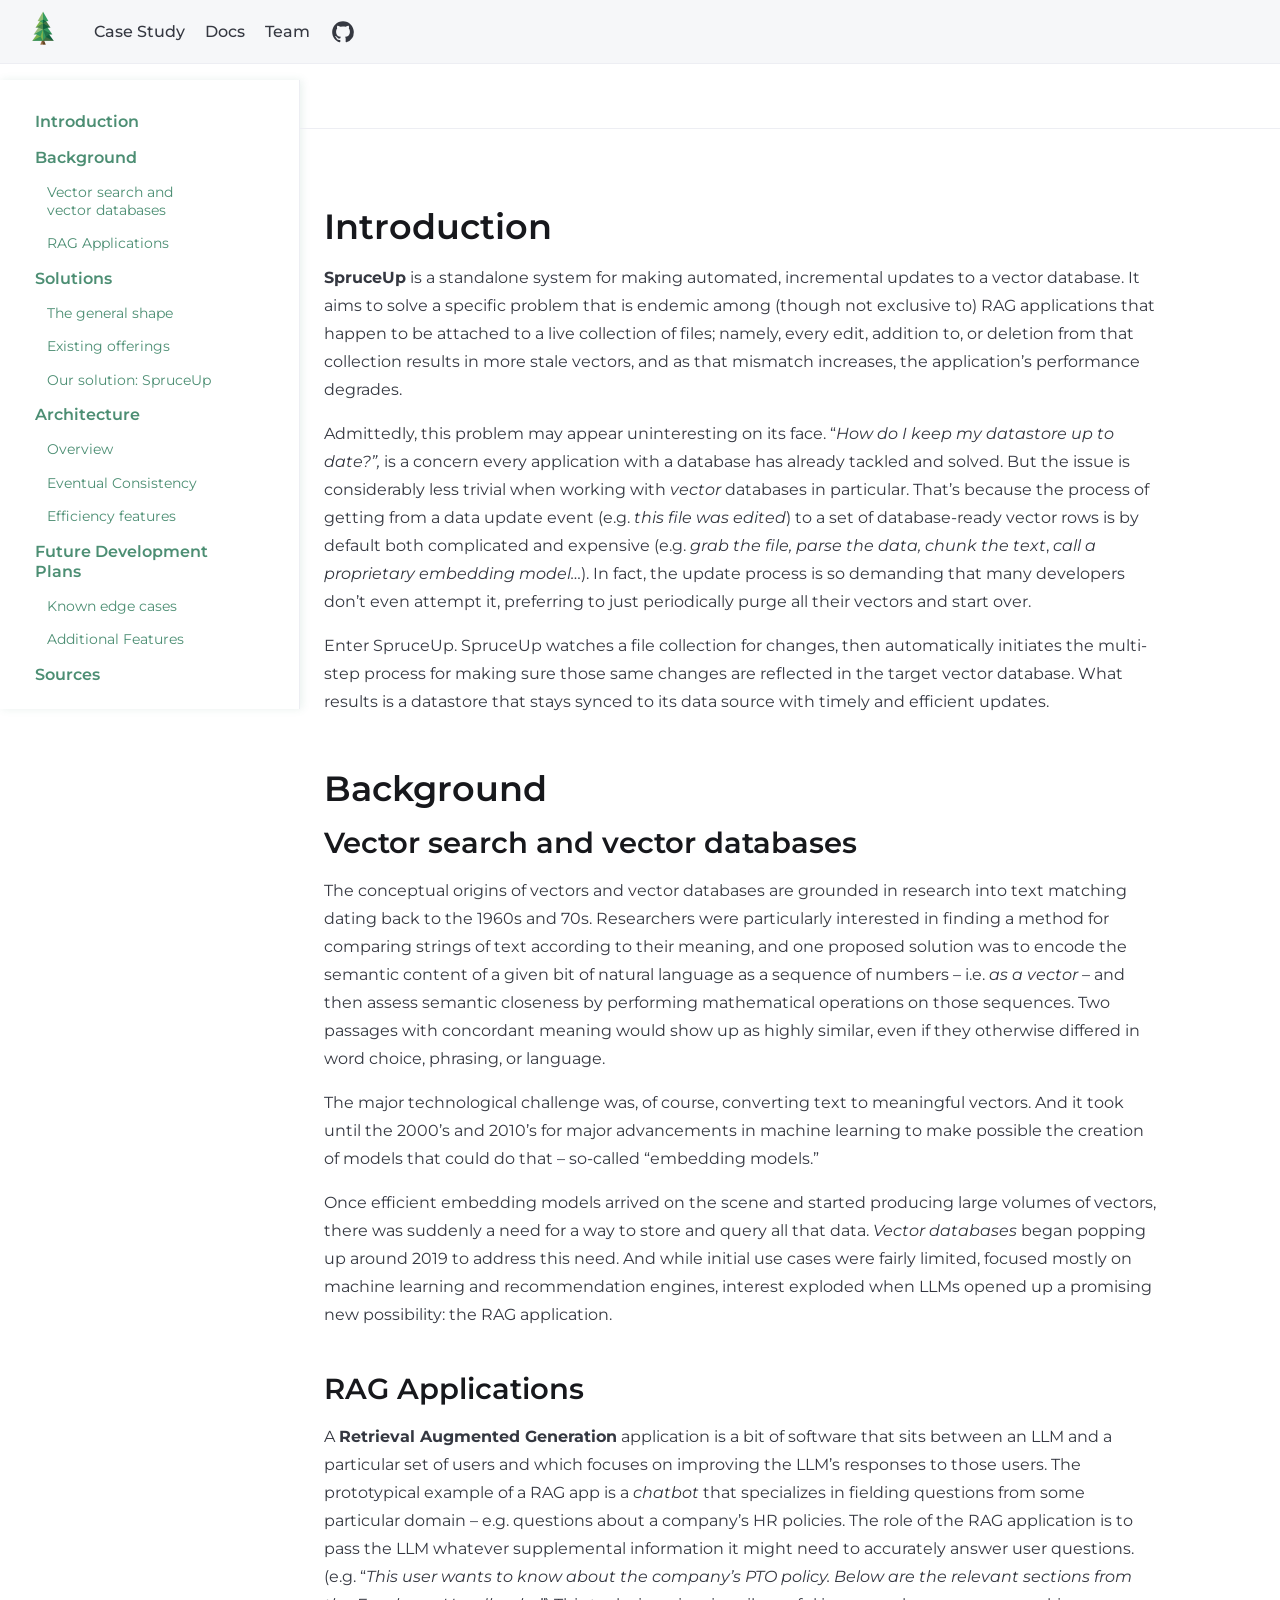
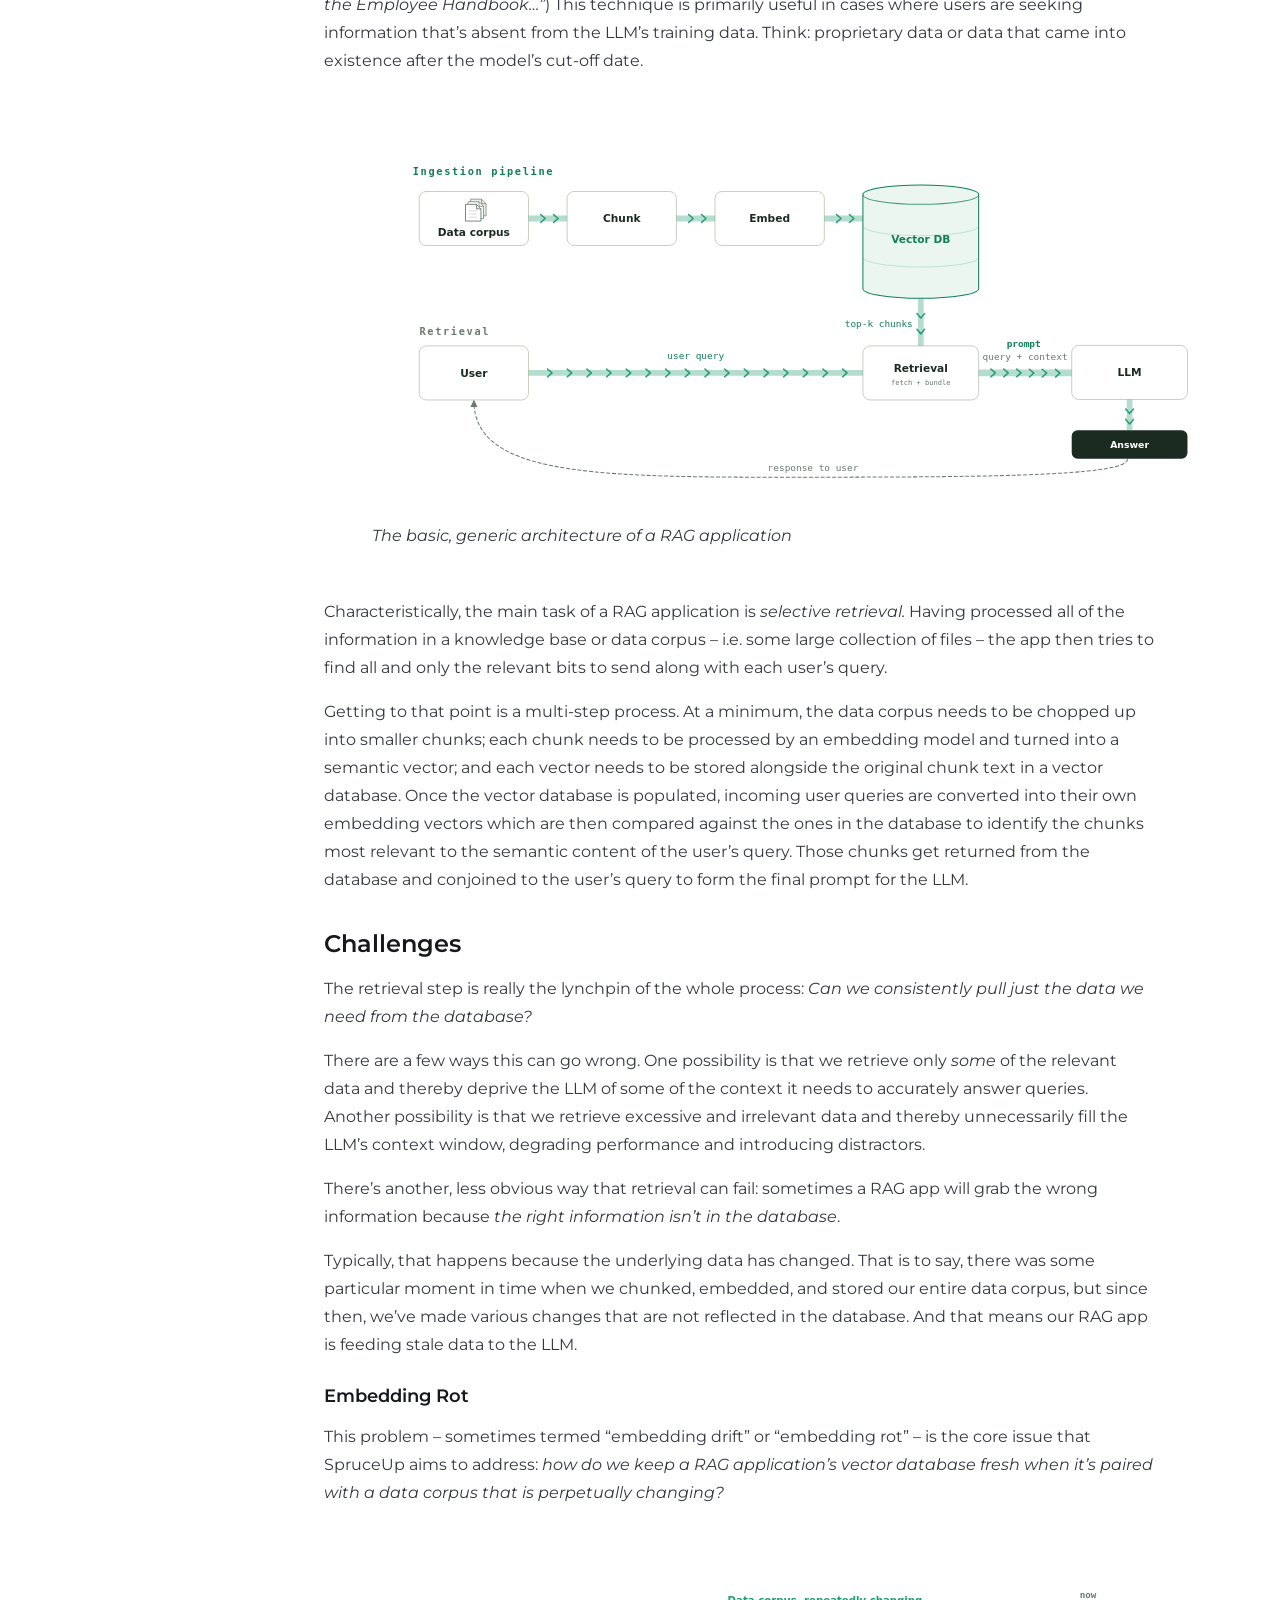
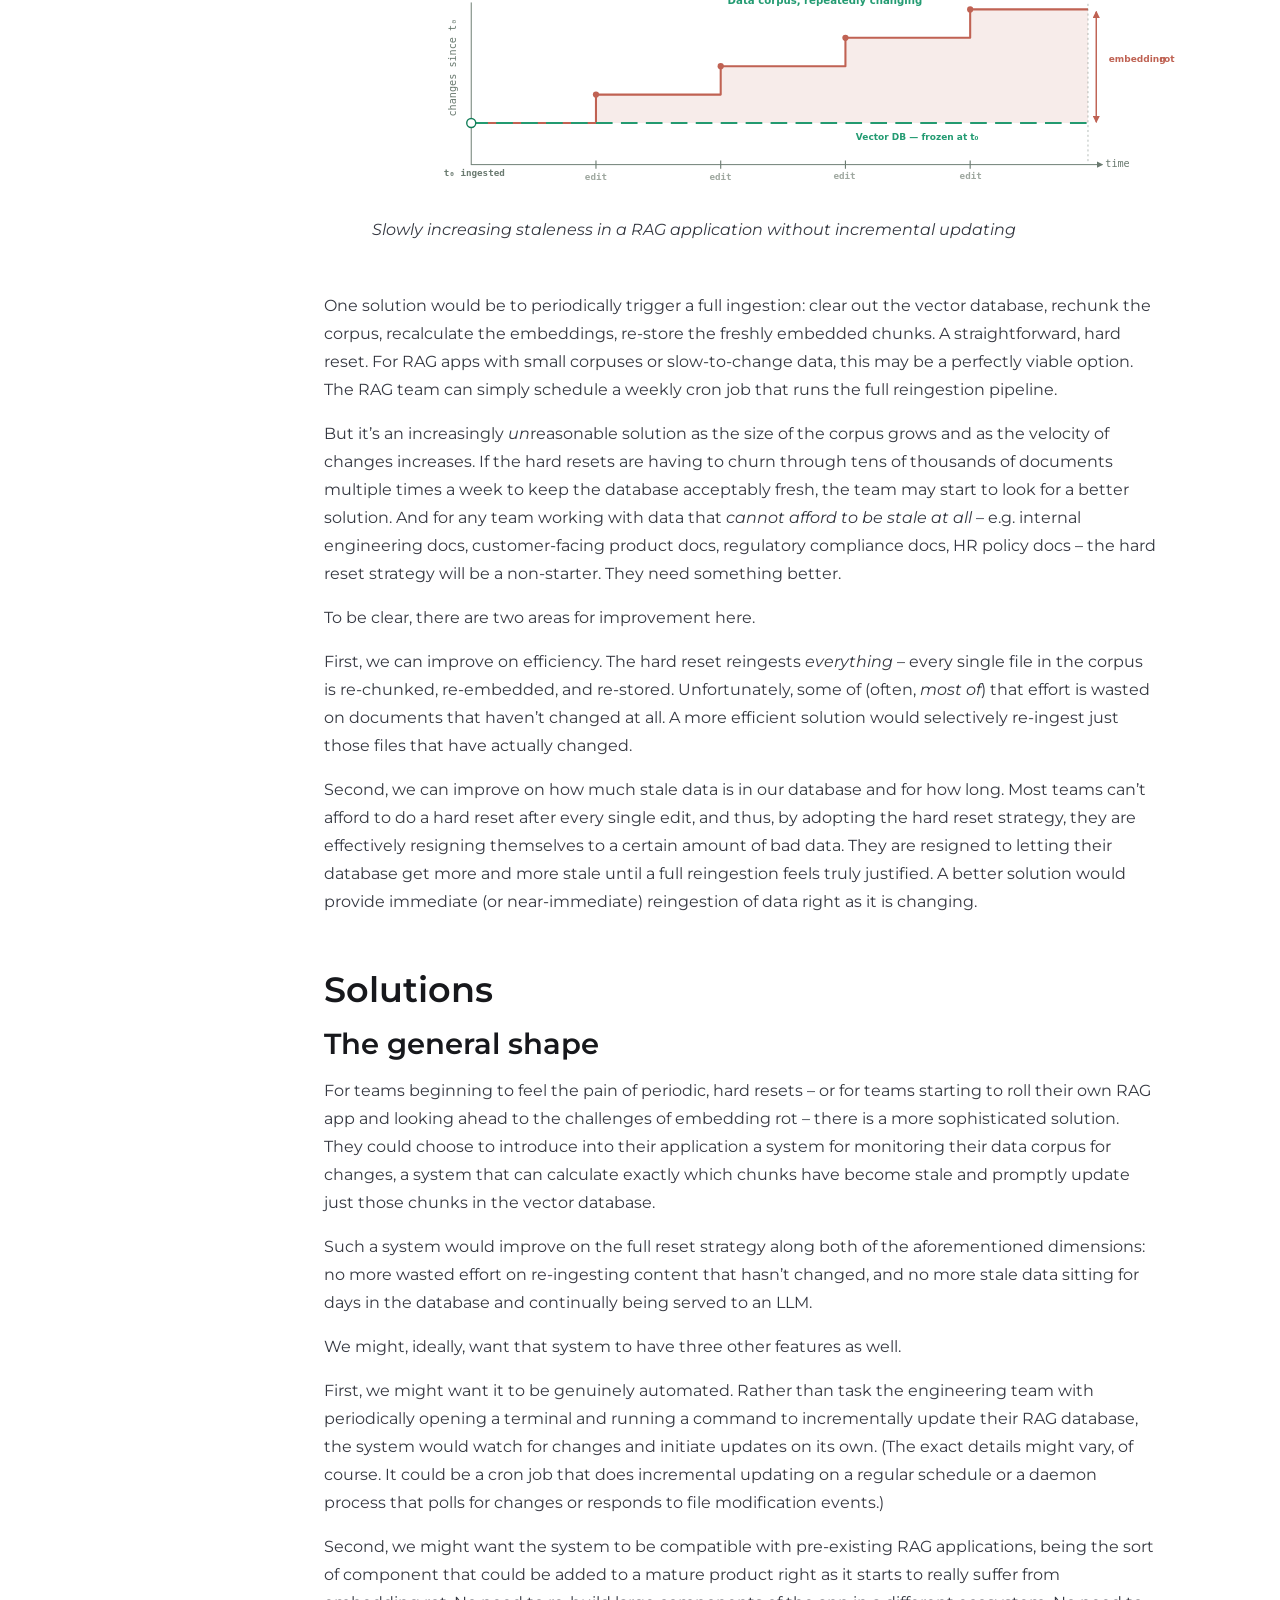
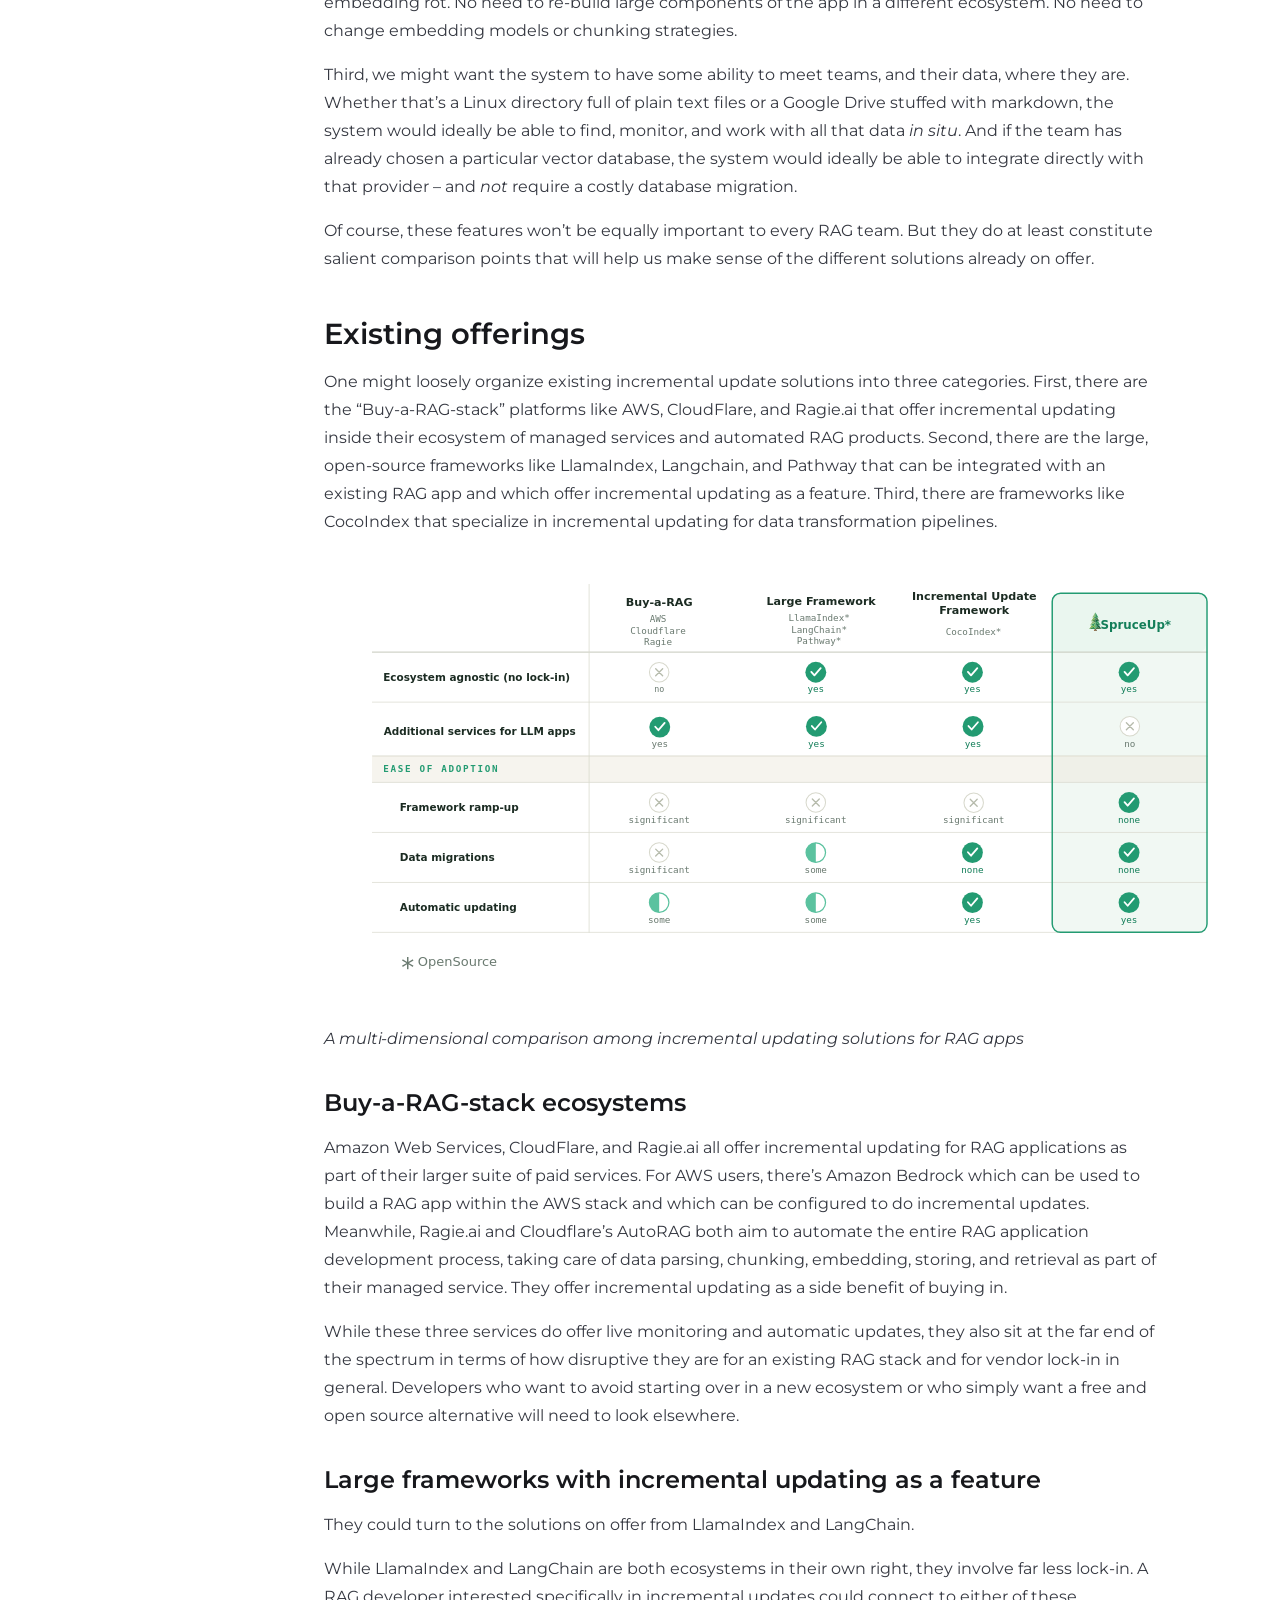
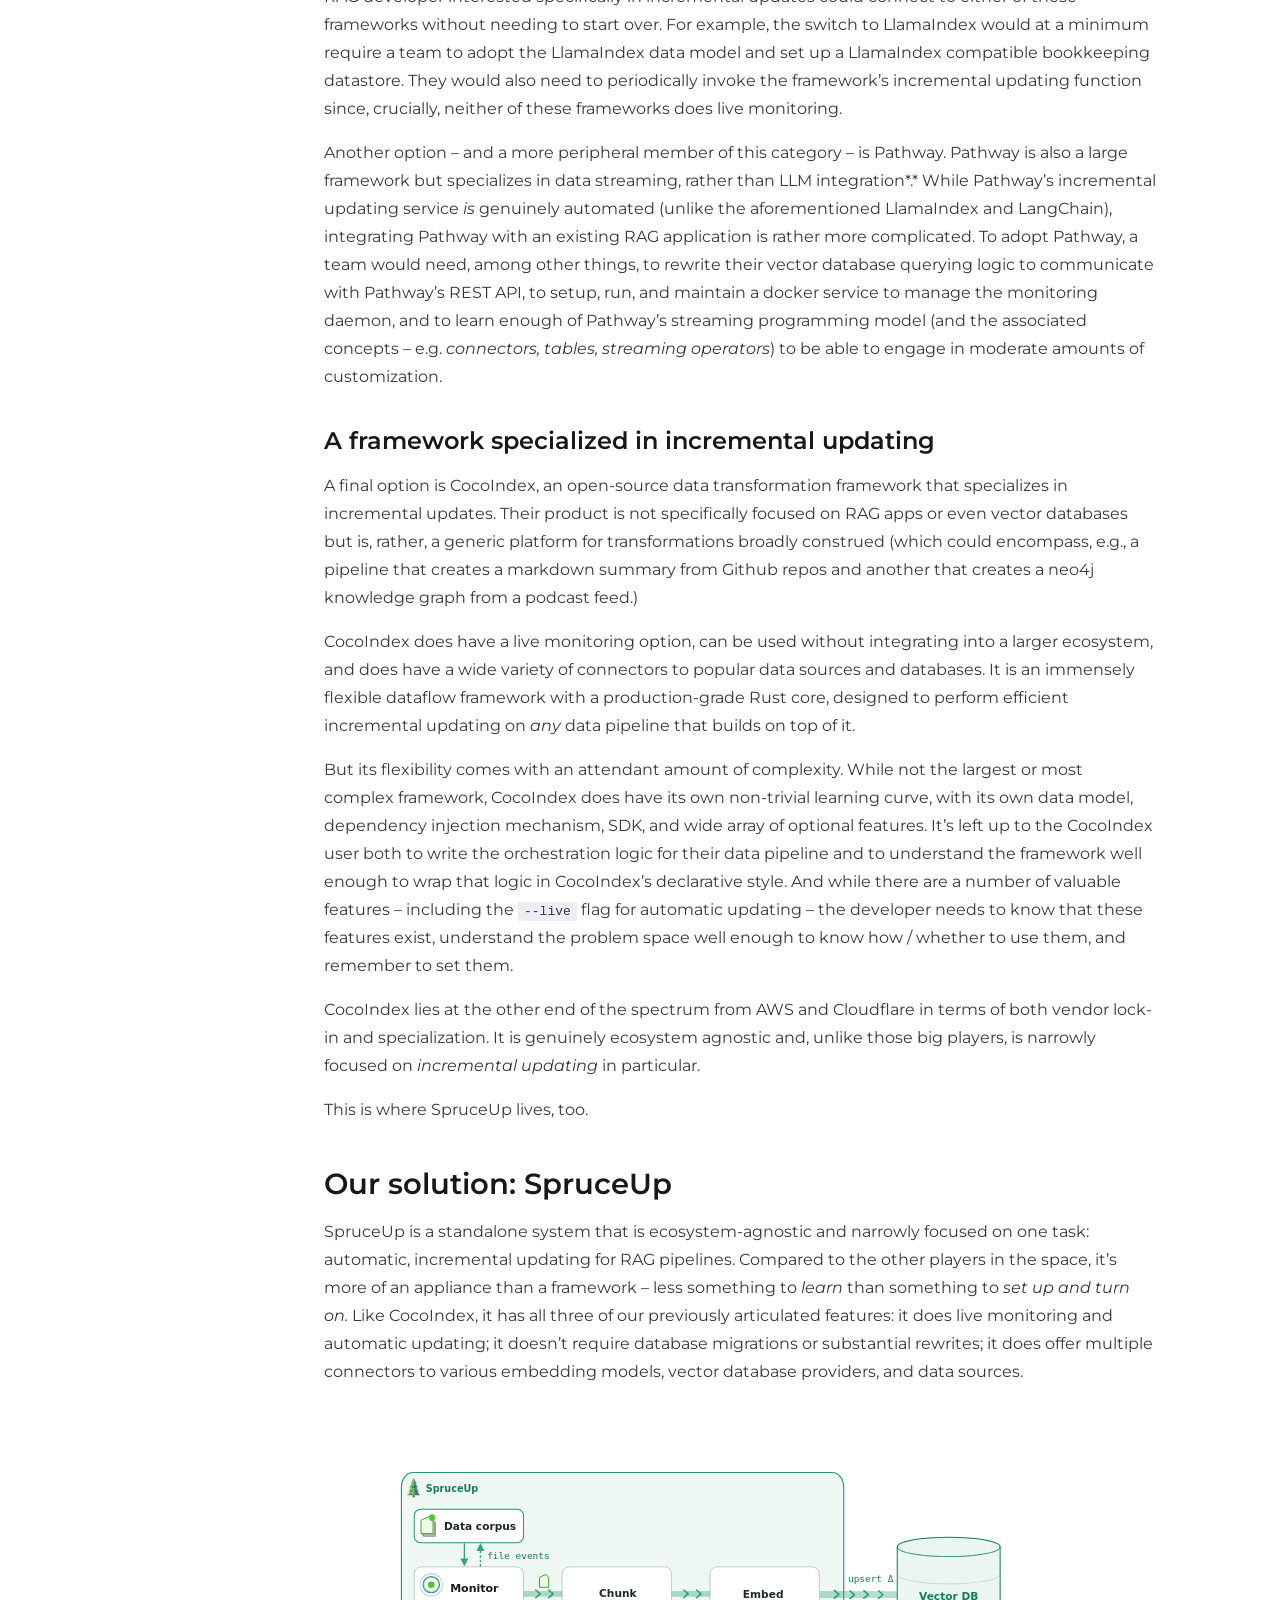
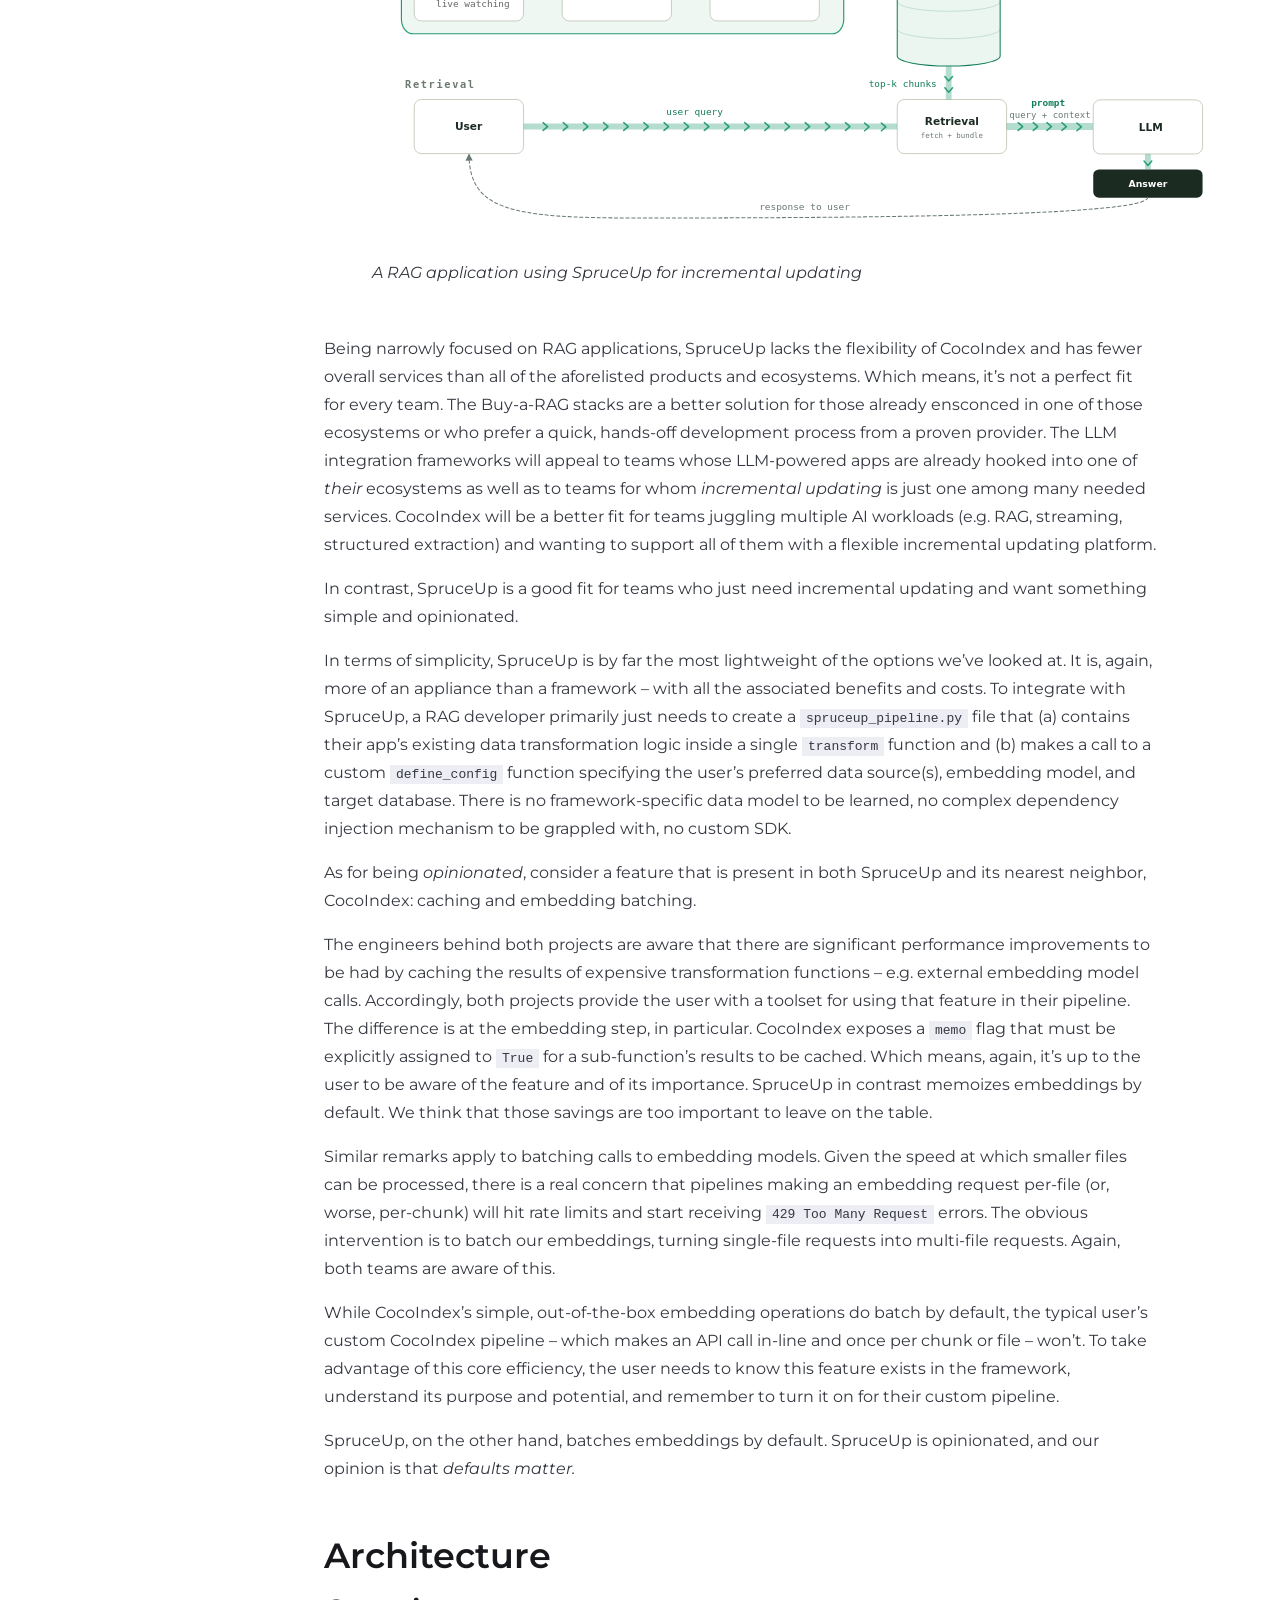
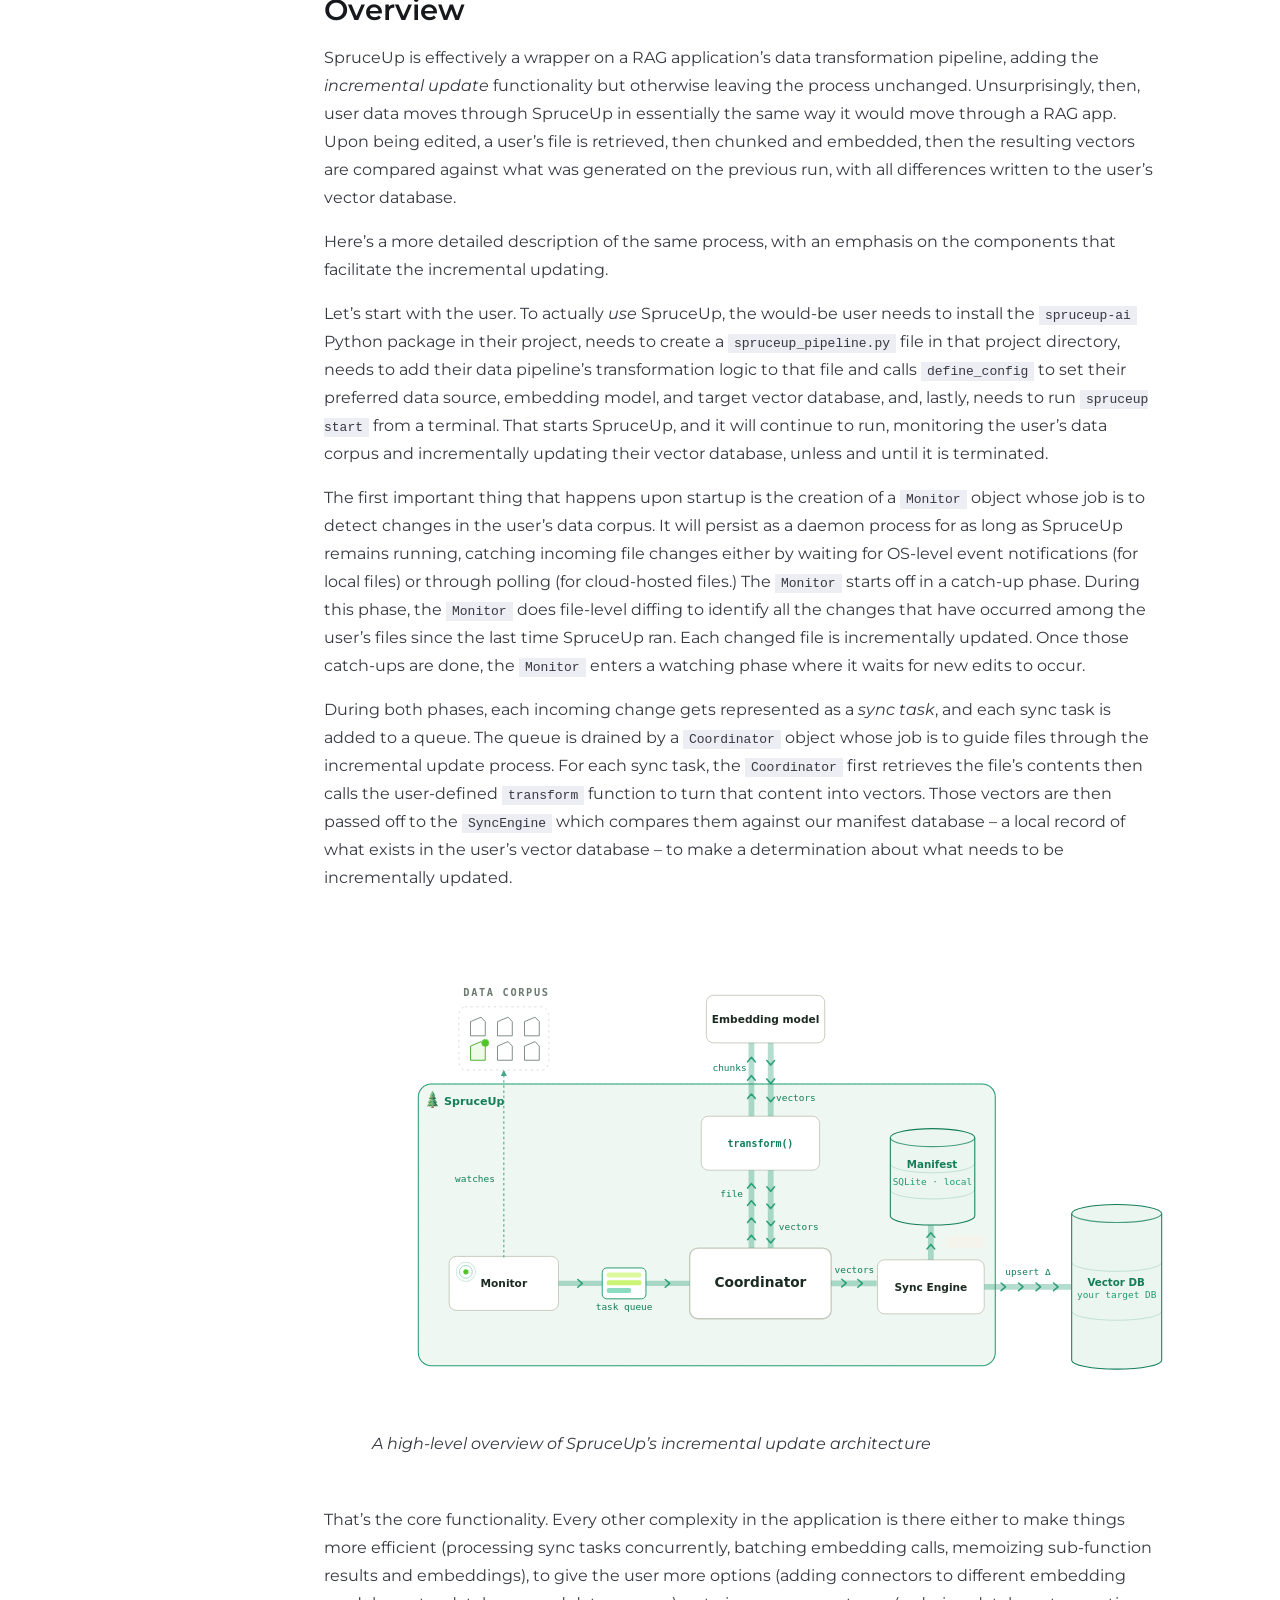
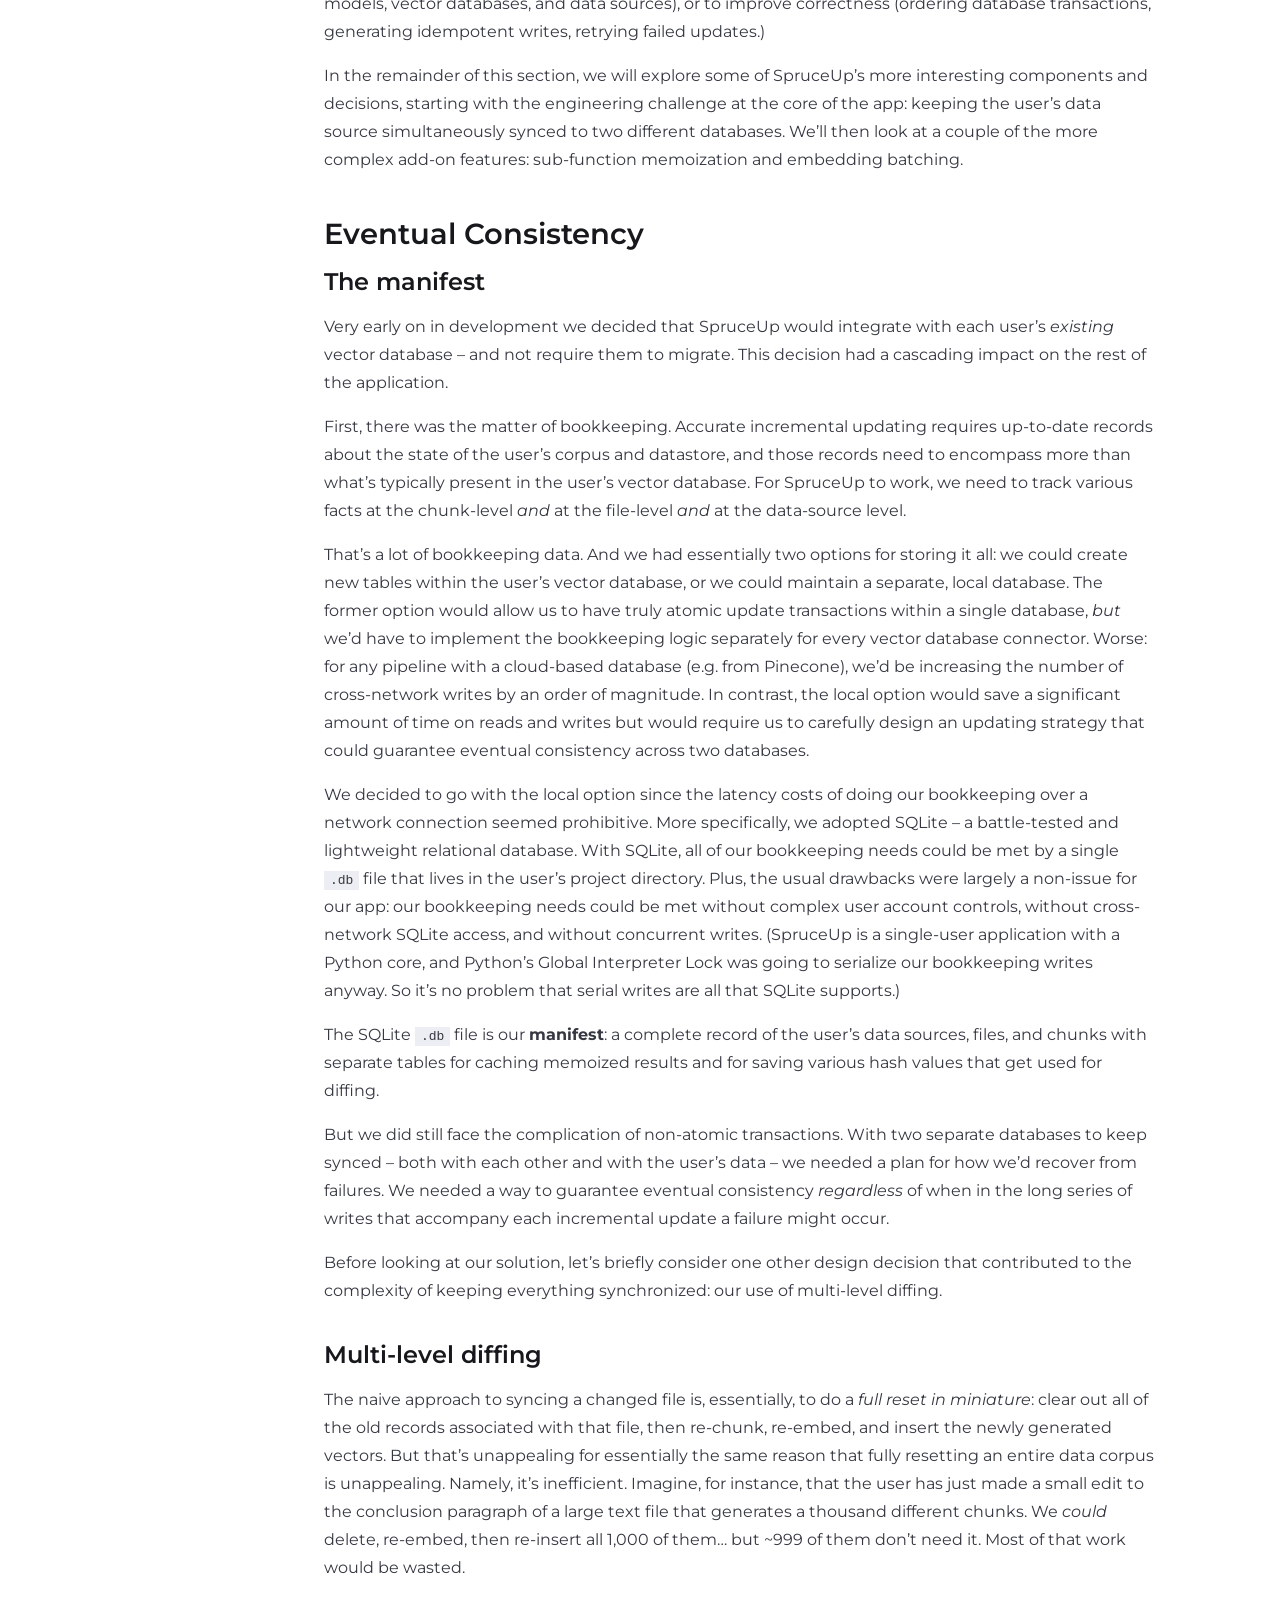
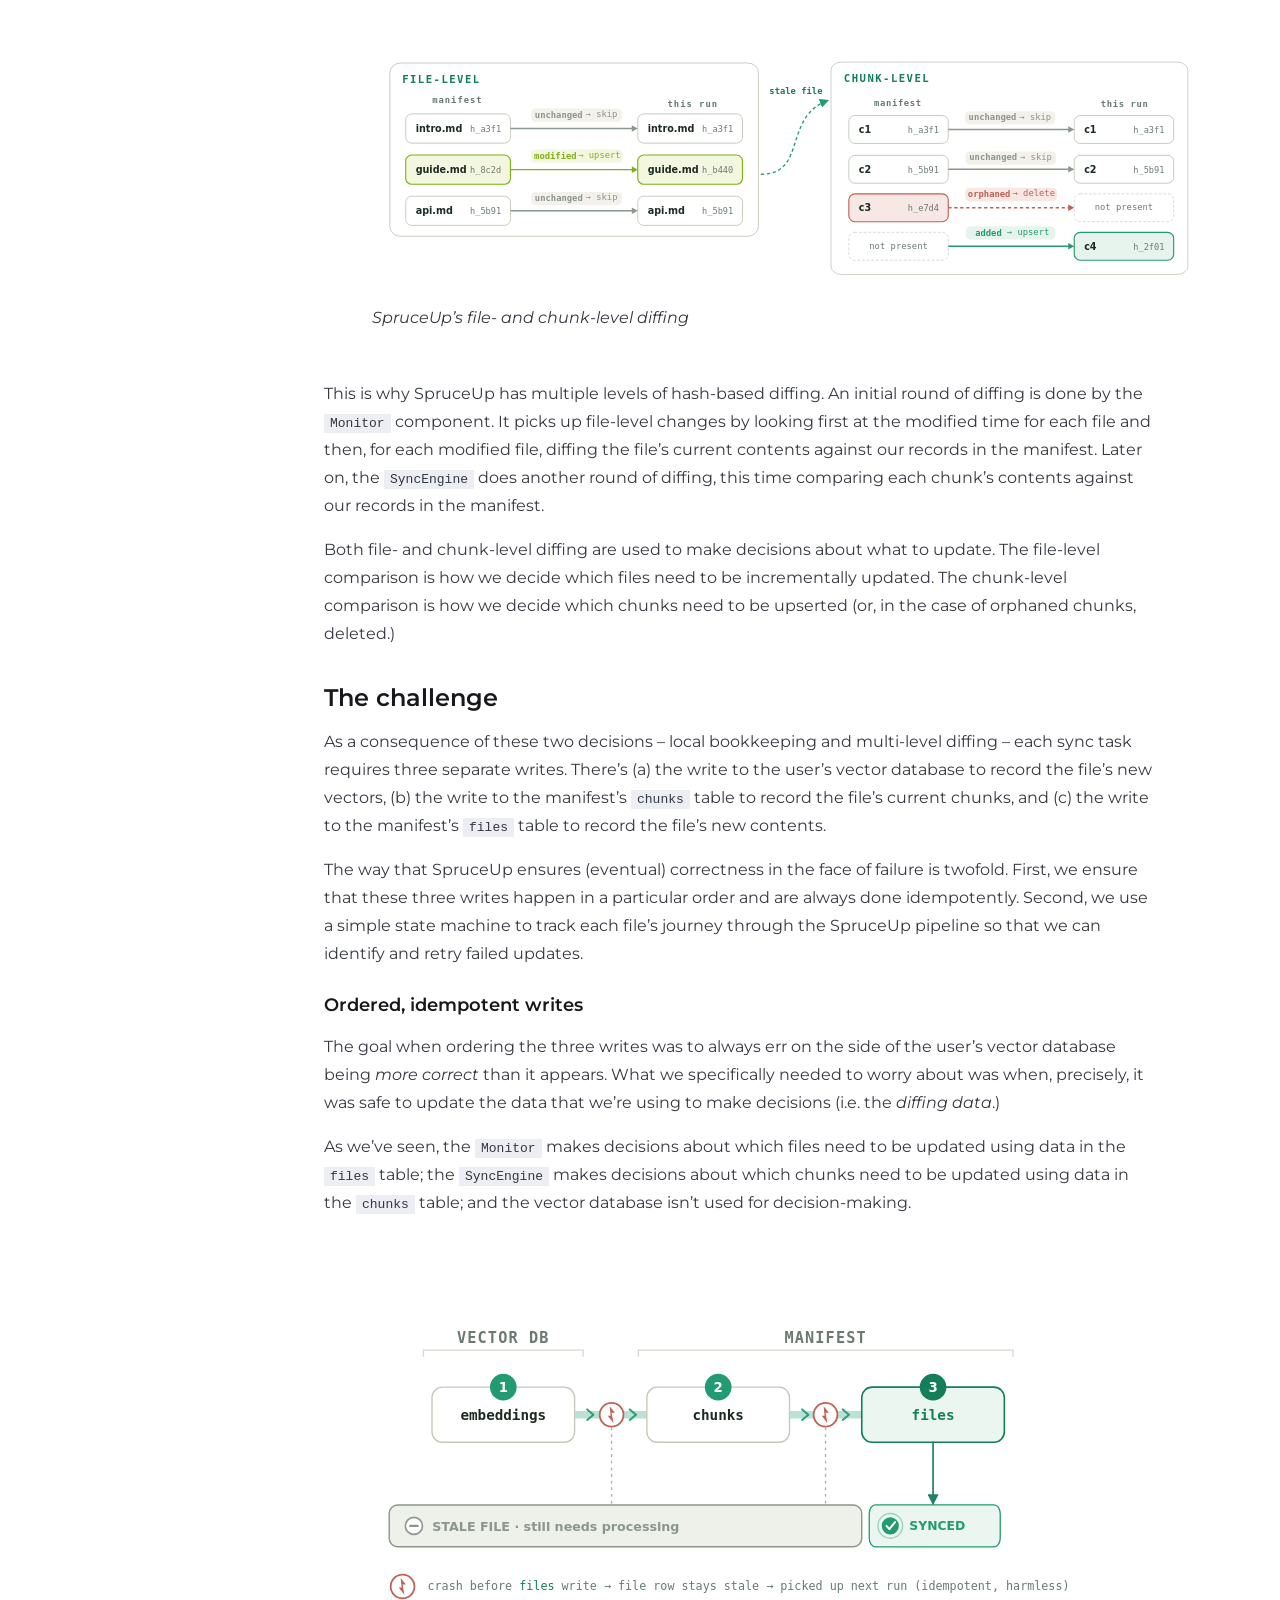
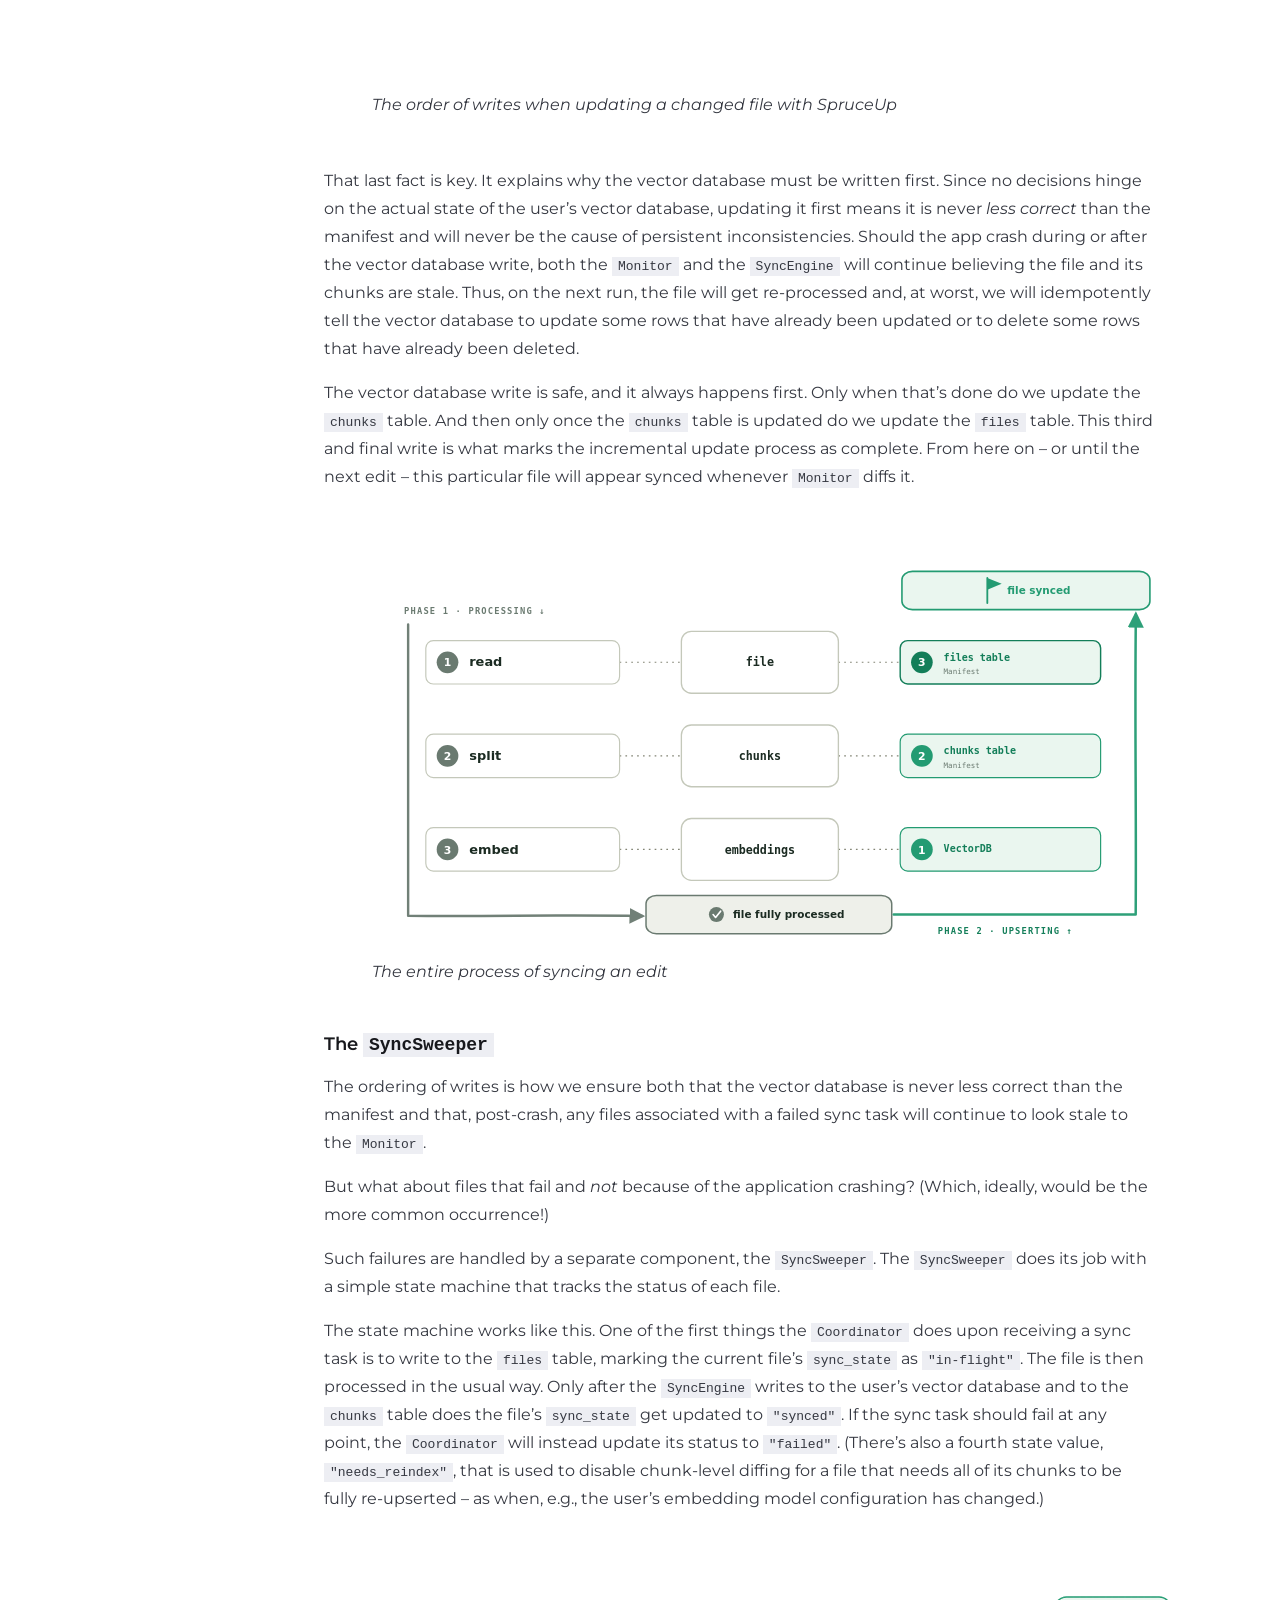
==== commit 6de3b5a5: "deploy: SpruceUp-ai/spruceup-site@18dbfcf467e386ce914a70346bb73909505572be" ====
--- a/case-study/index.html
+++ b/case-study/index.html
@@ -133,11 +133,11 @@
 <div class="sl-heading-wrapper level-h5"><h5 id="ordered-idempotent-writes">Ordered, idempotent writes</h5><a class="sl-anchor-link" href="#ordered-idempotent-writes"><span aria-hidden="true" class="sl-anchor-icon"><svg width="16" height="16" viewBox="0 0 24 24"><path fill="currentcolor" d="m12.11 15.39-3.88 3.88a2.52 2.52 0 0 1-3.5 0 2.47 2.47 0 0 1 0-3.5l3.88-3.88a1 1 0 0 0-1.42-1.42l-3.88 3.89a4.48 4.48 0 0 0 6.33 6.33l3.89-3.88a1 1 0 1 0-1.42-1.42Zm8.58-12.08a4.49 4.49 0 0 0-6.33 0l-3.89 3.88a1 1 0 0 0 1.42 1.42l3.88-3.88a2.52 2.52 0 0 1 3.5 0 2.47 2.47 0 0 1 0 3.5l-3.88 3.88a1 1 0 1 0 1.42 1.42l3.88-3.89a4.49 4.49 0 0 0 0-6.33ZM8.83 15.17a1 1 0 0 0 1.1.22 1 1 0 0 0 .32-.22l4.92-4.92a1 1 0 0 0-1.42-1.42l-4.92 4.92a1 1 0 0 0 0 1.42Z"></path></svg></span><span class="sr-only" data-pagefind-ignore>Section titled “Ordered, idempotent writes”</span></a></div>
 <p>The goal when ordering the three writes was to always err on the side of the user’s vector database being <em>more correct</em> than it appears. What we specifically needed to worry about was when, precisely, it was safe to update the data that we’re using to make decisions (i.e. the <em>diffing data</em>.)</p>
 <p>As we’ve seen, the <code dir="auto">Monitor</code> makes decisions about which files need to be updated using data in the <code dir="auto">files</code> table; the <code dir="auto">SyncEngine</code> makes decisions about which chunks need to be updated using data in the <code dir="auto">chunks</code> table; and the vector database isn’t used for decision-making.</p>
-<p><img src="/_astro/vi-Ordered_Idempotent_Writes.CnCwZb14_2uoqya.svg" alt="alt text" loading="lazy" decoding="async" width="771" height="336">
+<p><img src="/_astro/vi-Ordered_Idempotent_Writes.CpfxoZ5c_FpF15.svg" alt="alt text" loading="lazy" decoding="async" width="879" height="448">
 <em>The order of writes when updating a changed file with SpruceUp</em></p>
 <p>That last fact is key. It explains why the vector database must be written first. Since no decisions hinge on the actual state of the user’s vector database, updating it first means it is never <em>less correct</em> than the manifest and will never be the cause of persistent inconsistencies. Should the app crash during or after the vector database write, both the <code dir="auto">Monitor</code> and the <code dir="auto">SyncEngine</code> will continue believing the file and its chunks are stale. Thus, on the next run, the file will get re-processed and, at worst, we will idempotently tell the vector database to update some rows that have already been updated or to delete some rows that have already been deleted.</p>
 <p>The vector database write is safe, and it always happens first. Only when that’s done do we update the <code dir="auto">chunks</code> table. And then only once the <code dir="auto">chunks</code> table is updated do we update the <code dir="auto">files</code> table. This third and final write is what marks the incremental update process as complete. From here on – or until the next edit – this particular file will appear synced whenever <code dir="auto">Monitor</code> diffs it.</p>
-<p><img src="/_astro/xii-Sync_Cycle.Dr39zZiu_Z2vrbGX.svg" alt="alt text" loading="lazy" decoding="async" width="1078" height="502">
+<p><img src="/_astro/xii-Sync_Cycle.PcNq62tn_2jNybJ.svg" alt="alt text" loading="lazy" decoding="async" width="1001" height="502">
 <em>The entire process of syncing an edit</em></p>
 <div class="sl-heading-wrapper level-h5"><h5 id="the-syncsweeper">The <code dir="auto">SyncSweeper</code></h5><a class="sl-anchor-link" href="#the-syncsweeper"><span aria-hidden="true" class="sl-anchor-icon"><svg width="16" height="16" viewBox="0 0 24 24"><path fill="currentcolor" d="m12.11 15.39-3.88 3.88a2.52 2.52 0 0 1-3.5 0 2.47 2.47 0 0 1 0-3.5l3.88-3.88a1 1 0 0 0-1.42-1.42l-3.88 3.89a4.48 4.48 0 0 0 6.33 6.33l3.89-3.88a1 1 0 1 0-1.42-1.42Zm8.58-12.08a4.49 4.49 0 0 0-6.33 0l-3.89 3.88a1 1 0 0 0 1.42 1.42l3.88-3.88a2.52 2.52 0 0 1 3.5 0 2.47 2.47 0 0 1 0 3.5l-3.88 3.88a1 1 0 1 0 1.42 1.42l3.88-3.89a4.49 4.49 0 0 0 0-6.33ZM8.83 15.17a1 1 0 0 0 1.1.22 1 1 0 0 0 .32-.22l4.92-4.92a1 1 0 0 0-1.42-1.42l-4.92 4.92a1 1 0 0 0 0 1.42Z"></path></svg></span><span class="sr-only" data-pagefind-ignore>Section titled “The SyncSweeper”</span></a></div>
 <p>The ordering of writes is how we ensure both that the vector database is never less correct than the manifest and that, post-crash, any files associated with a failed sync task will continue to look stale to the <code dir="auto">Monitor</code>.</p>
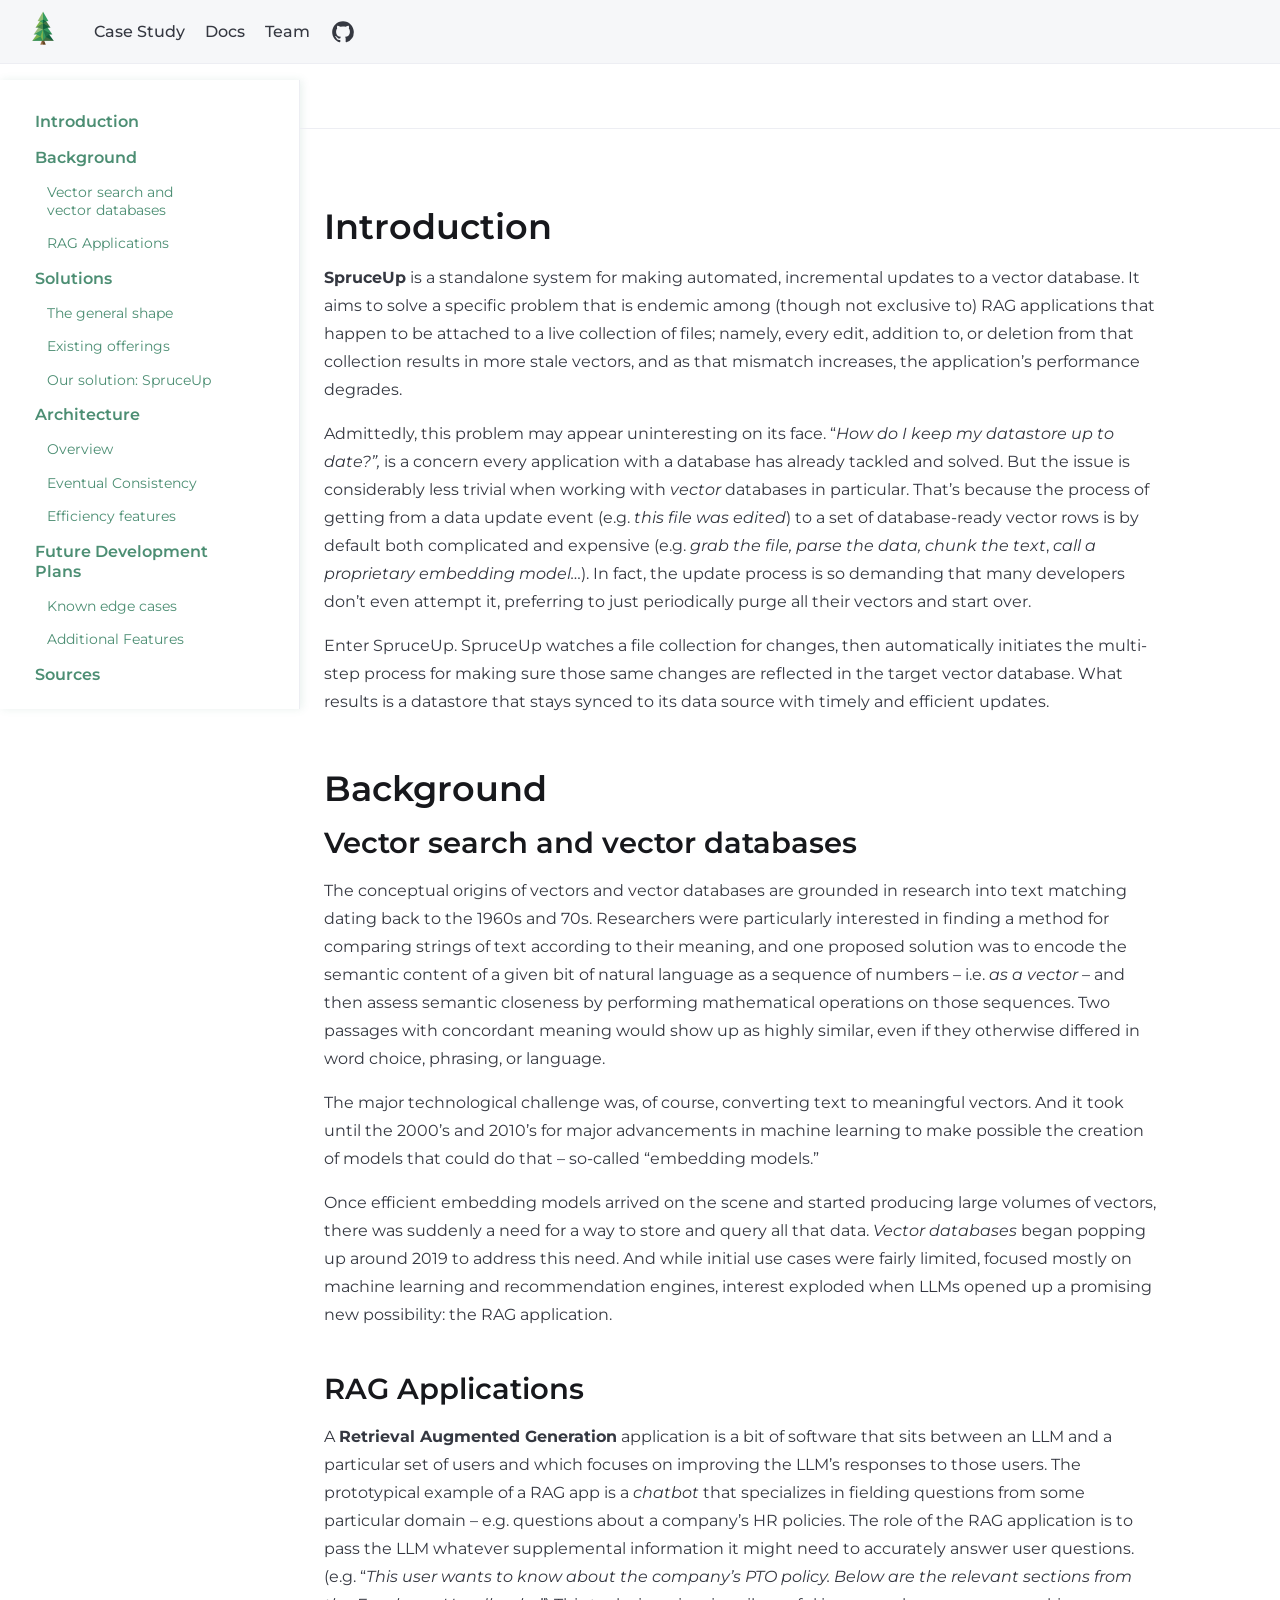
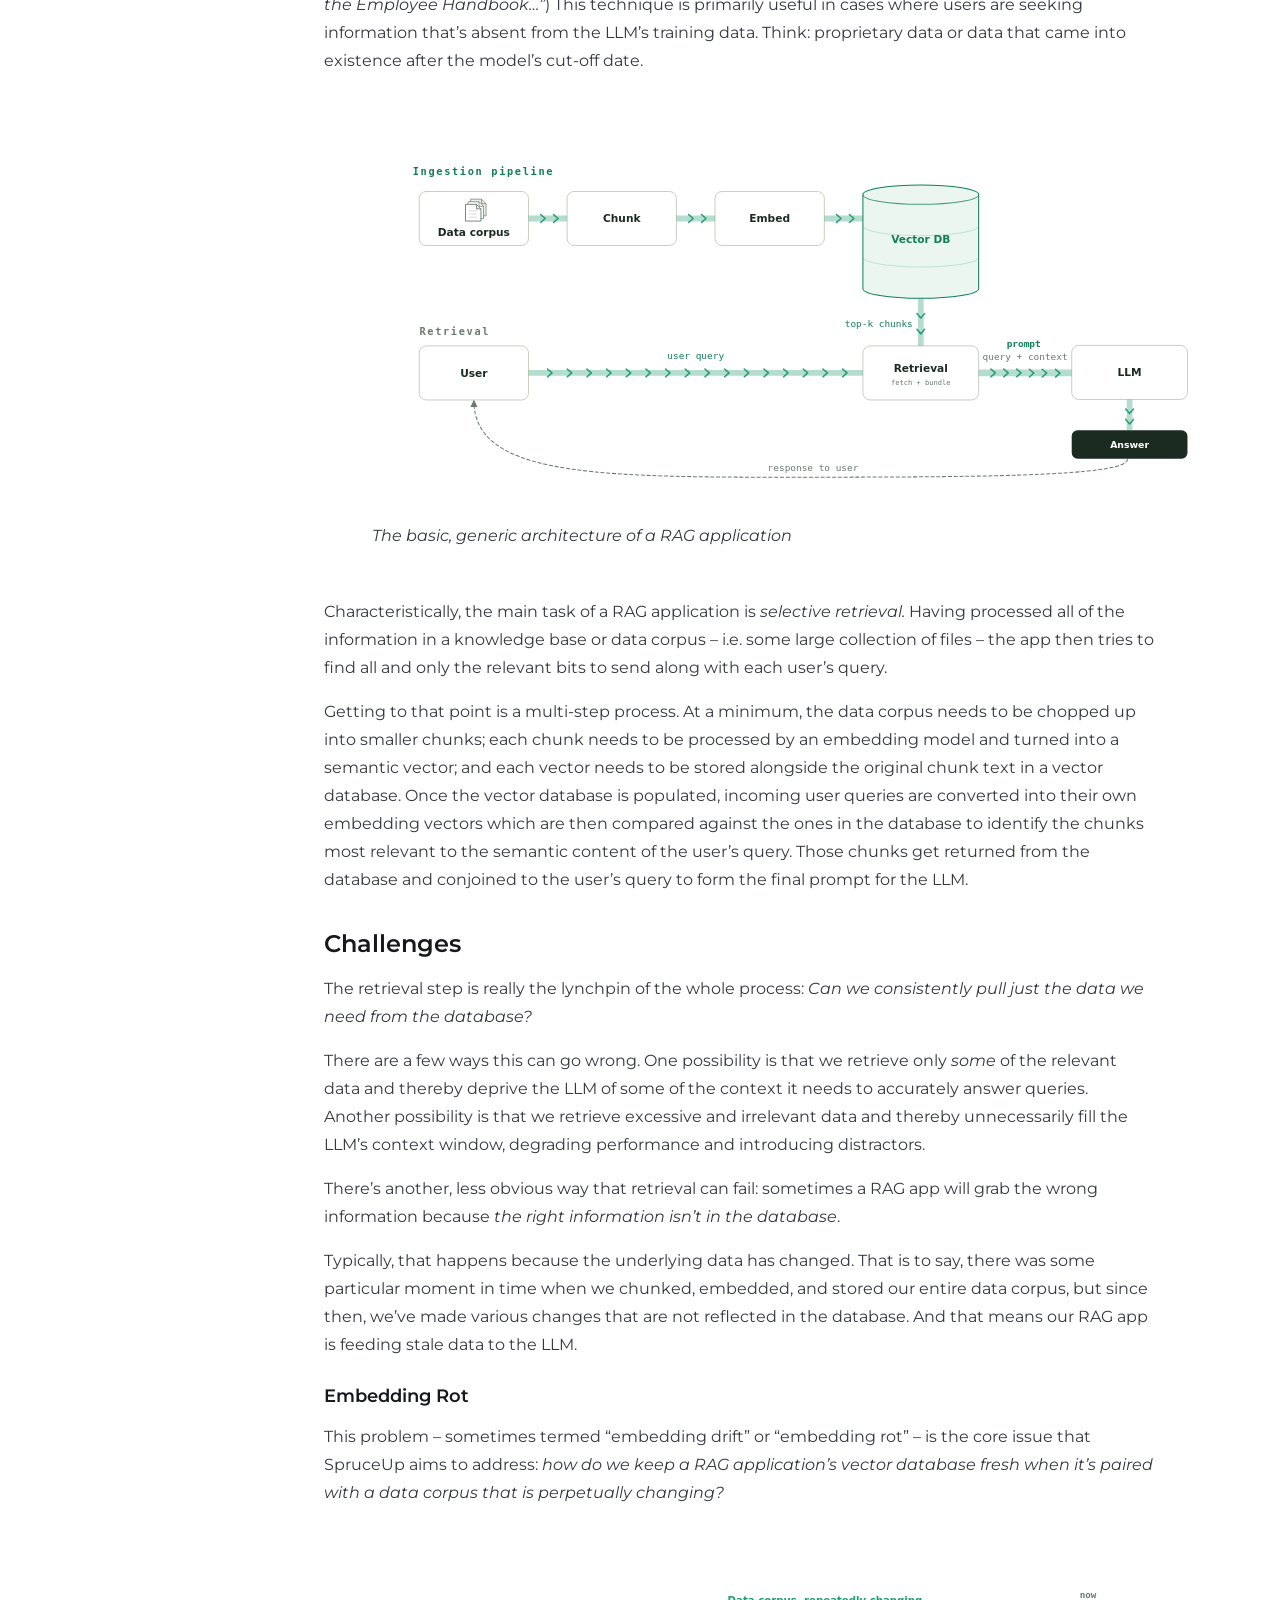
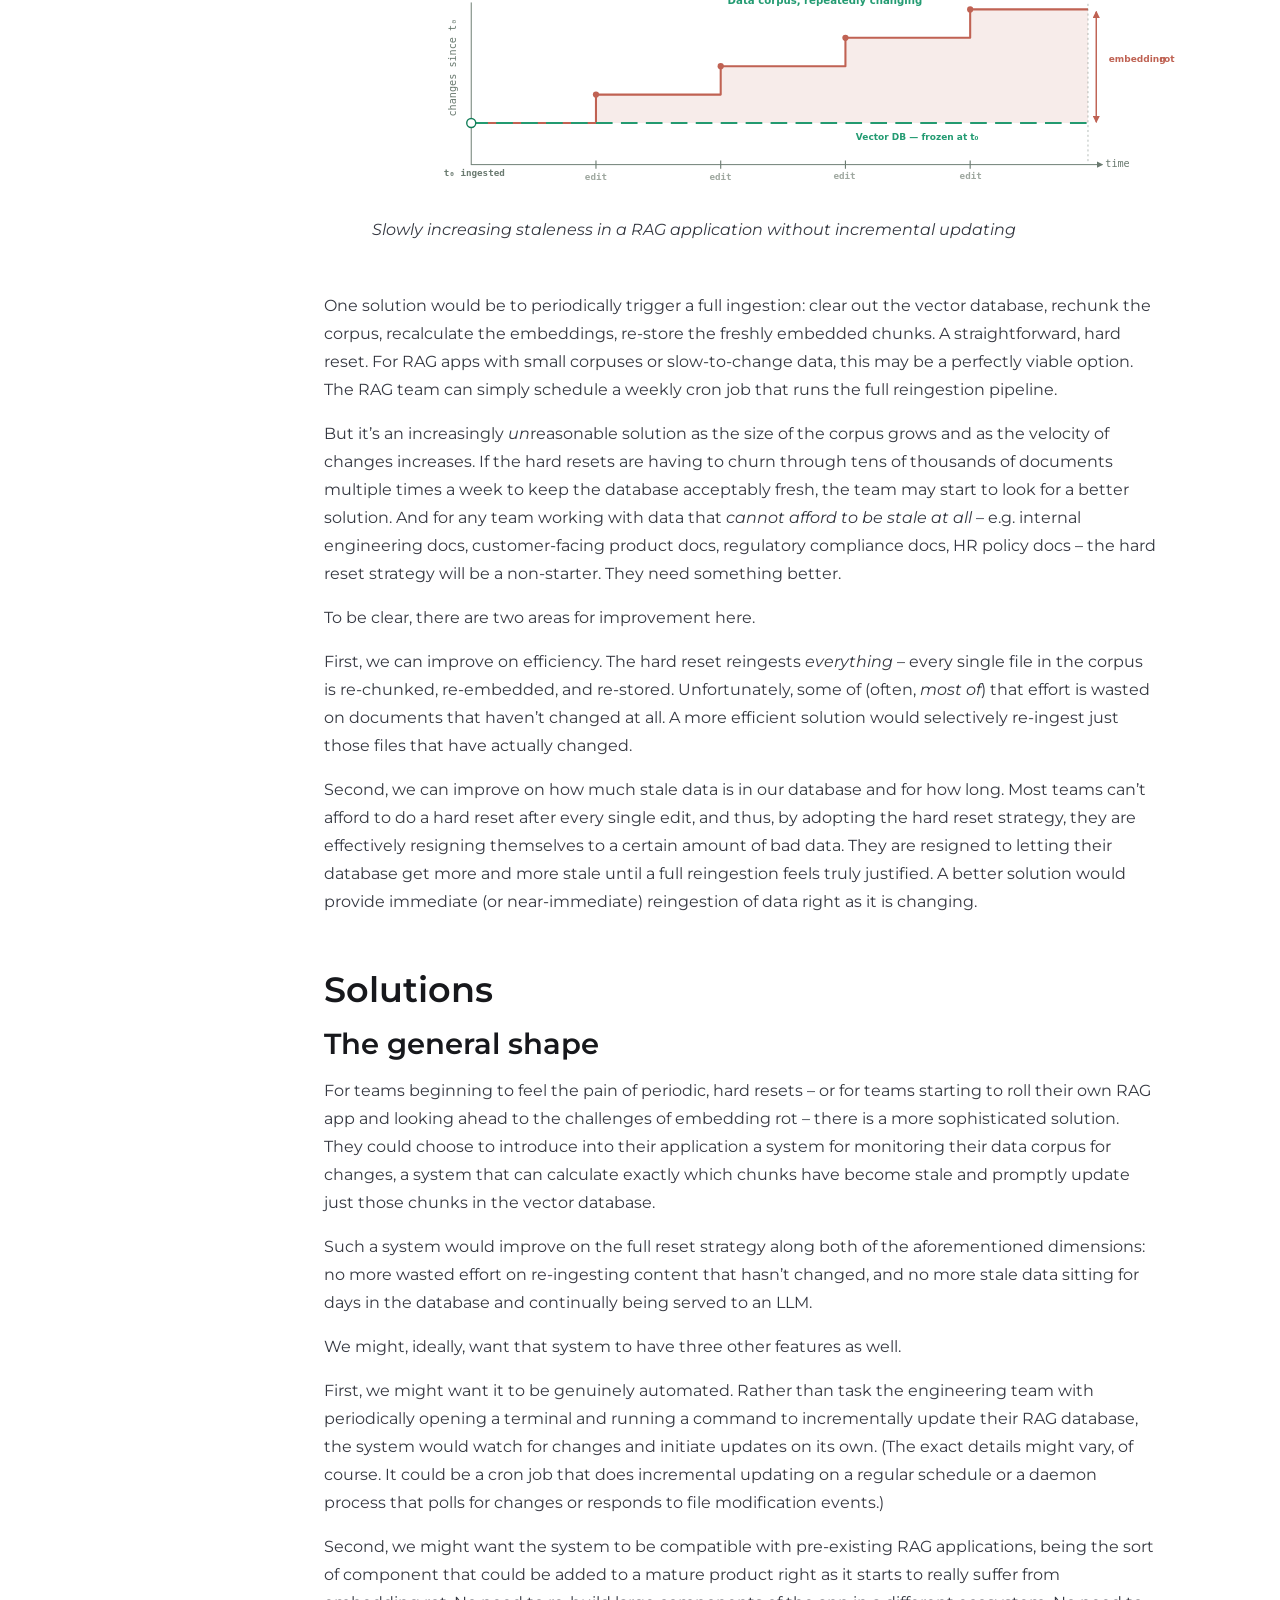
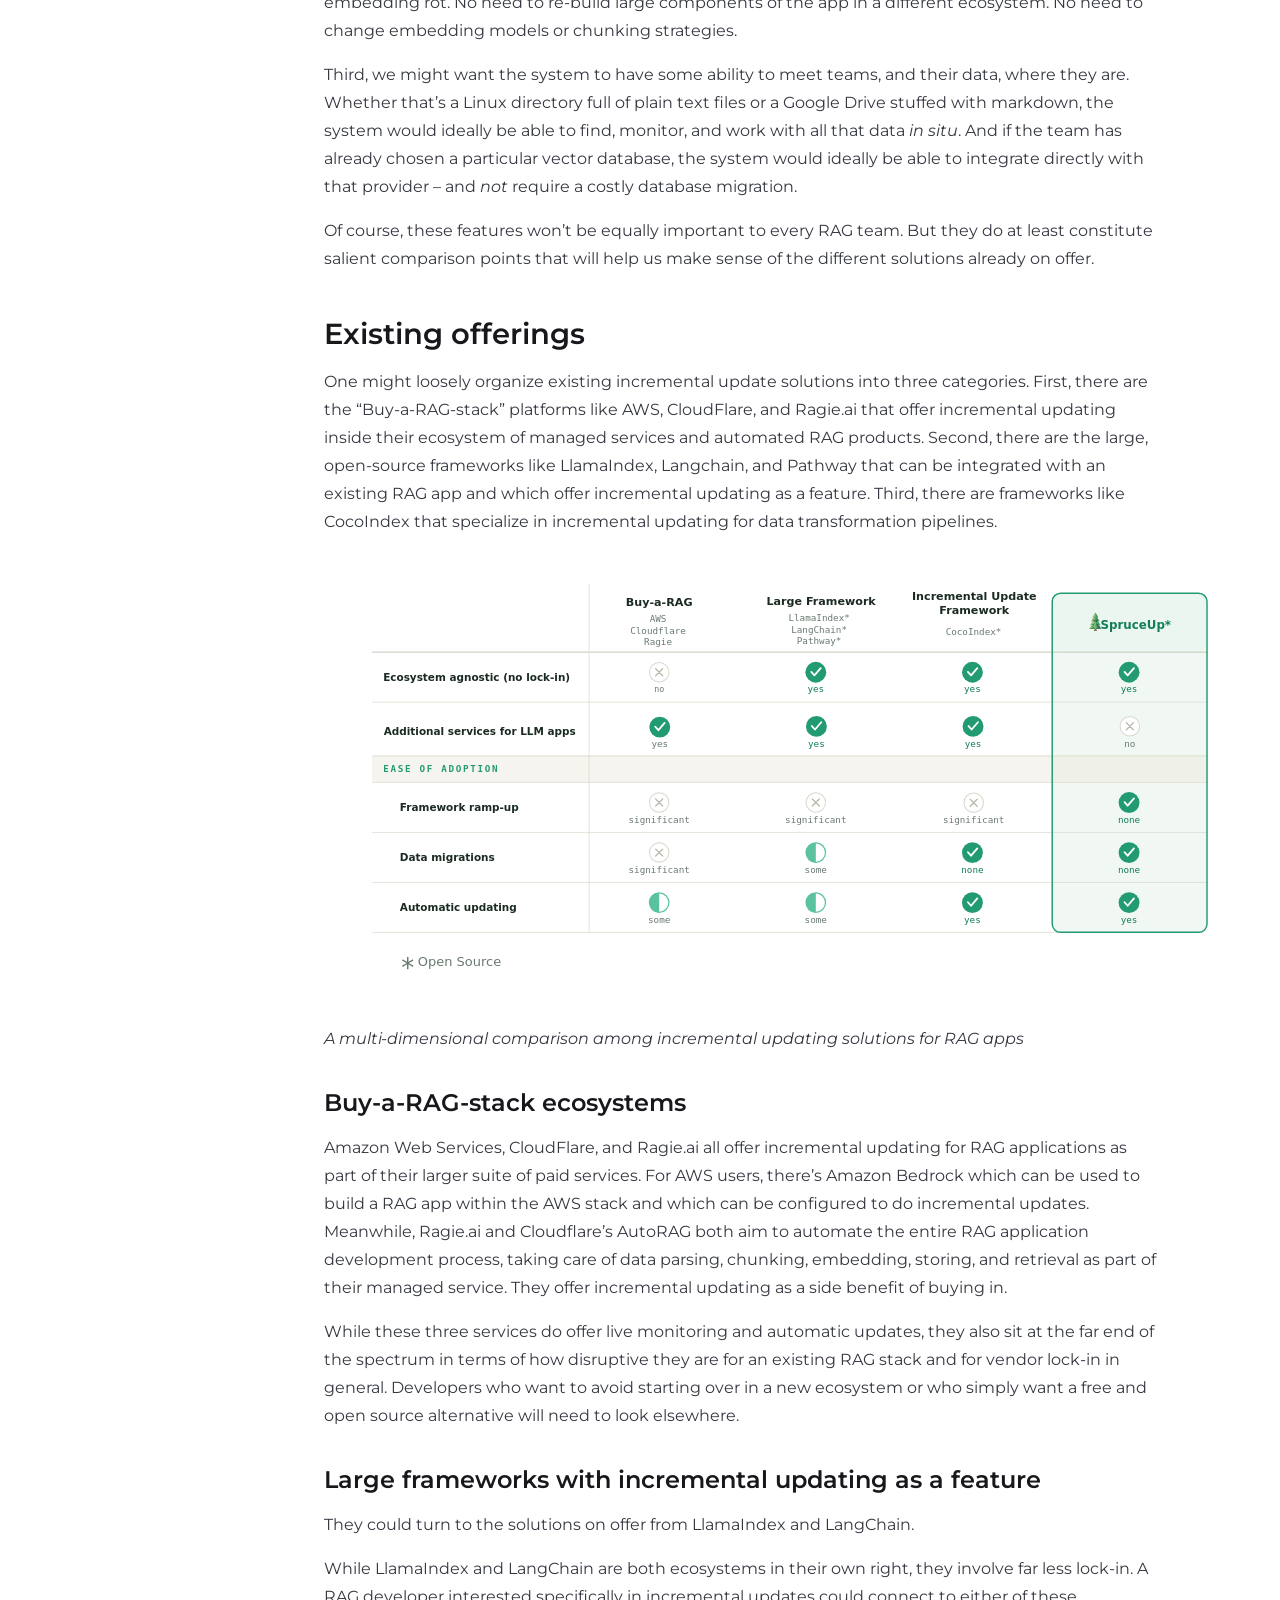
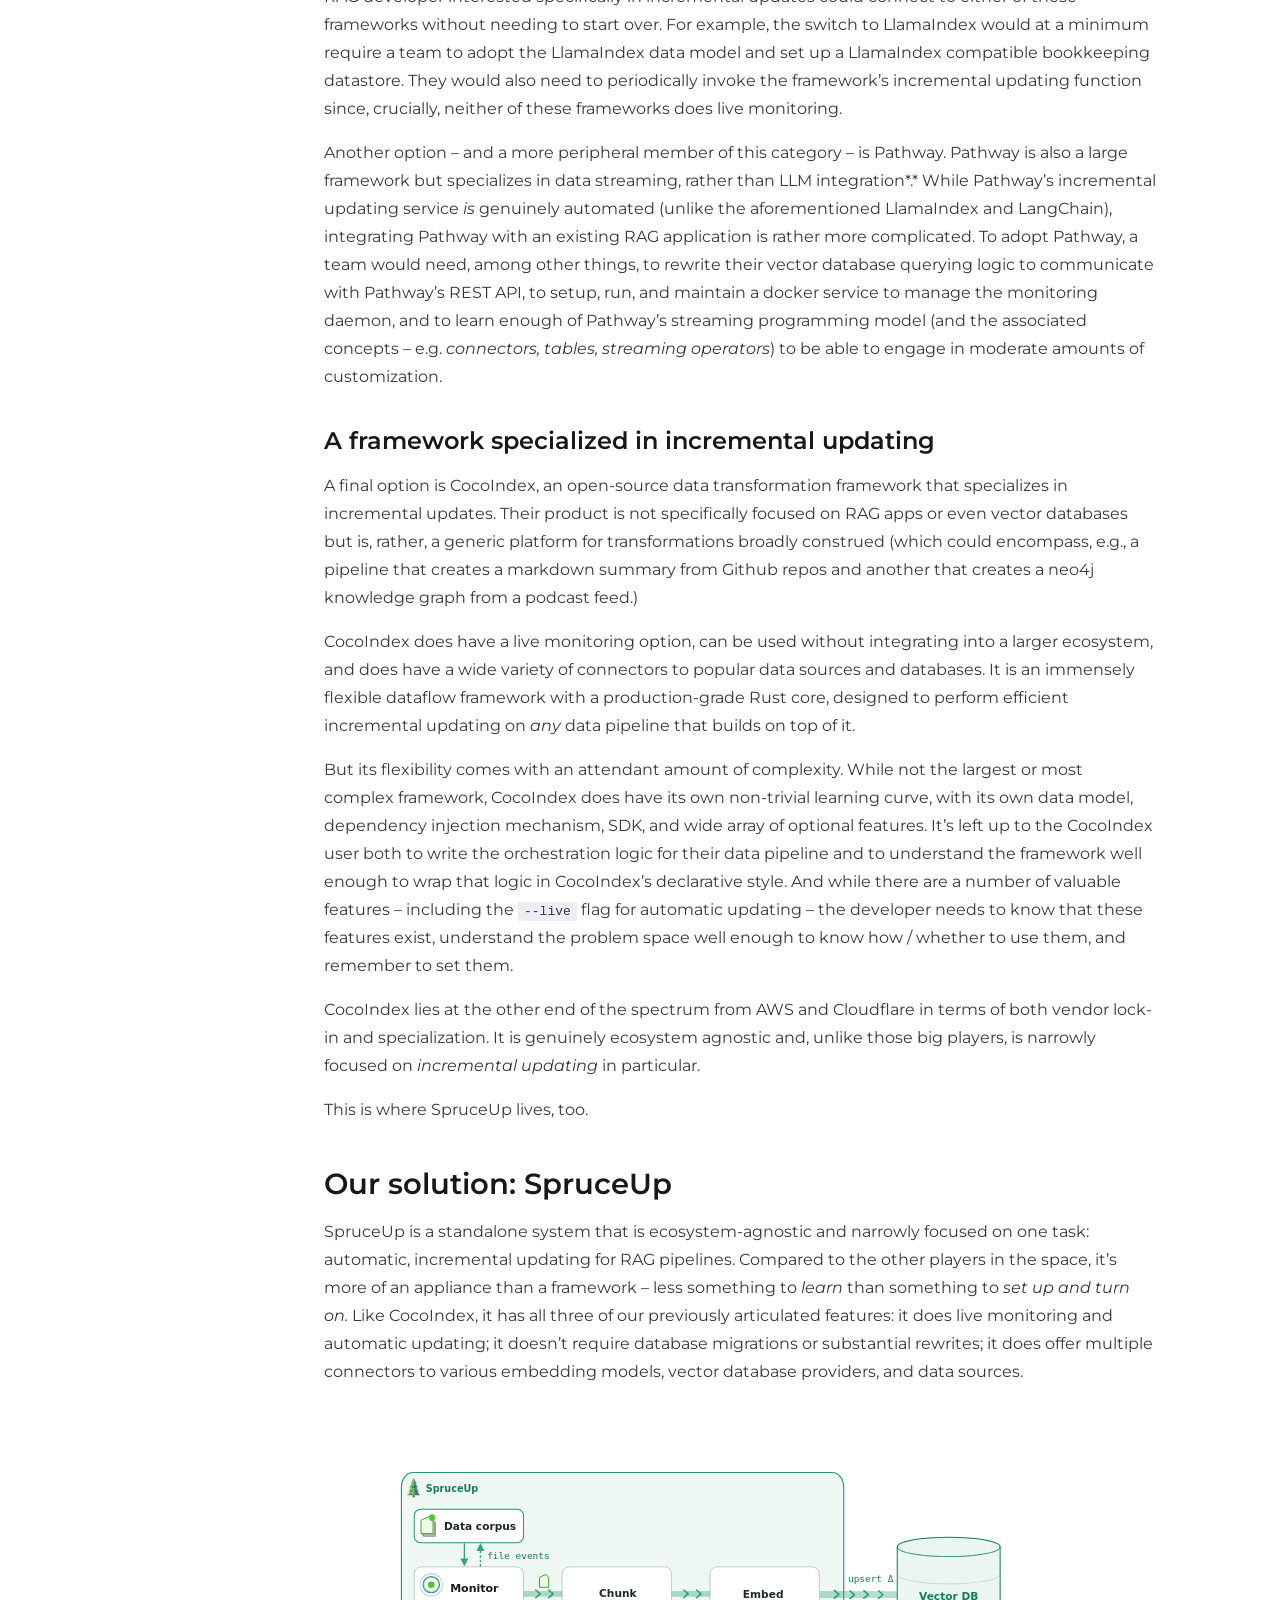
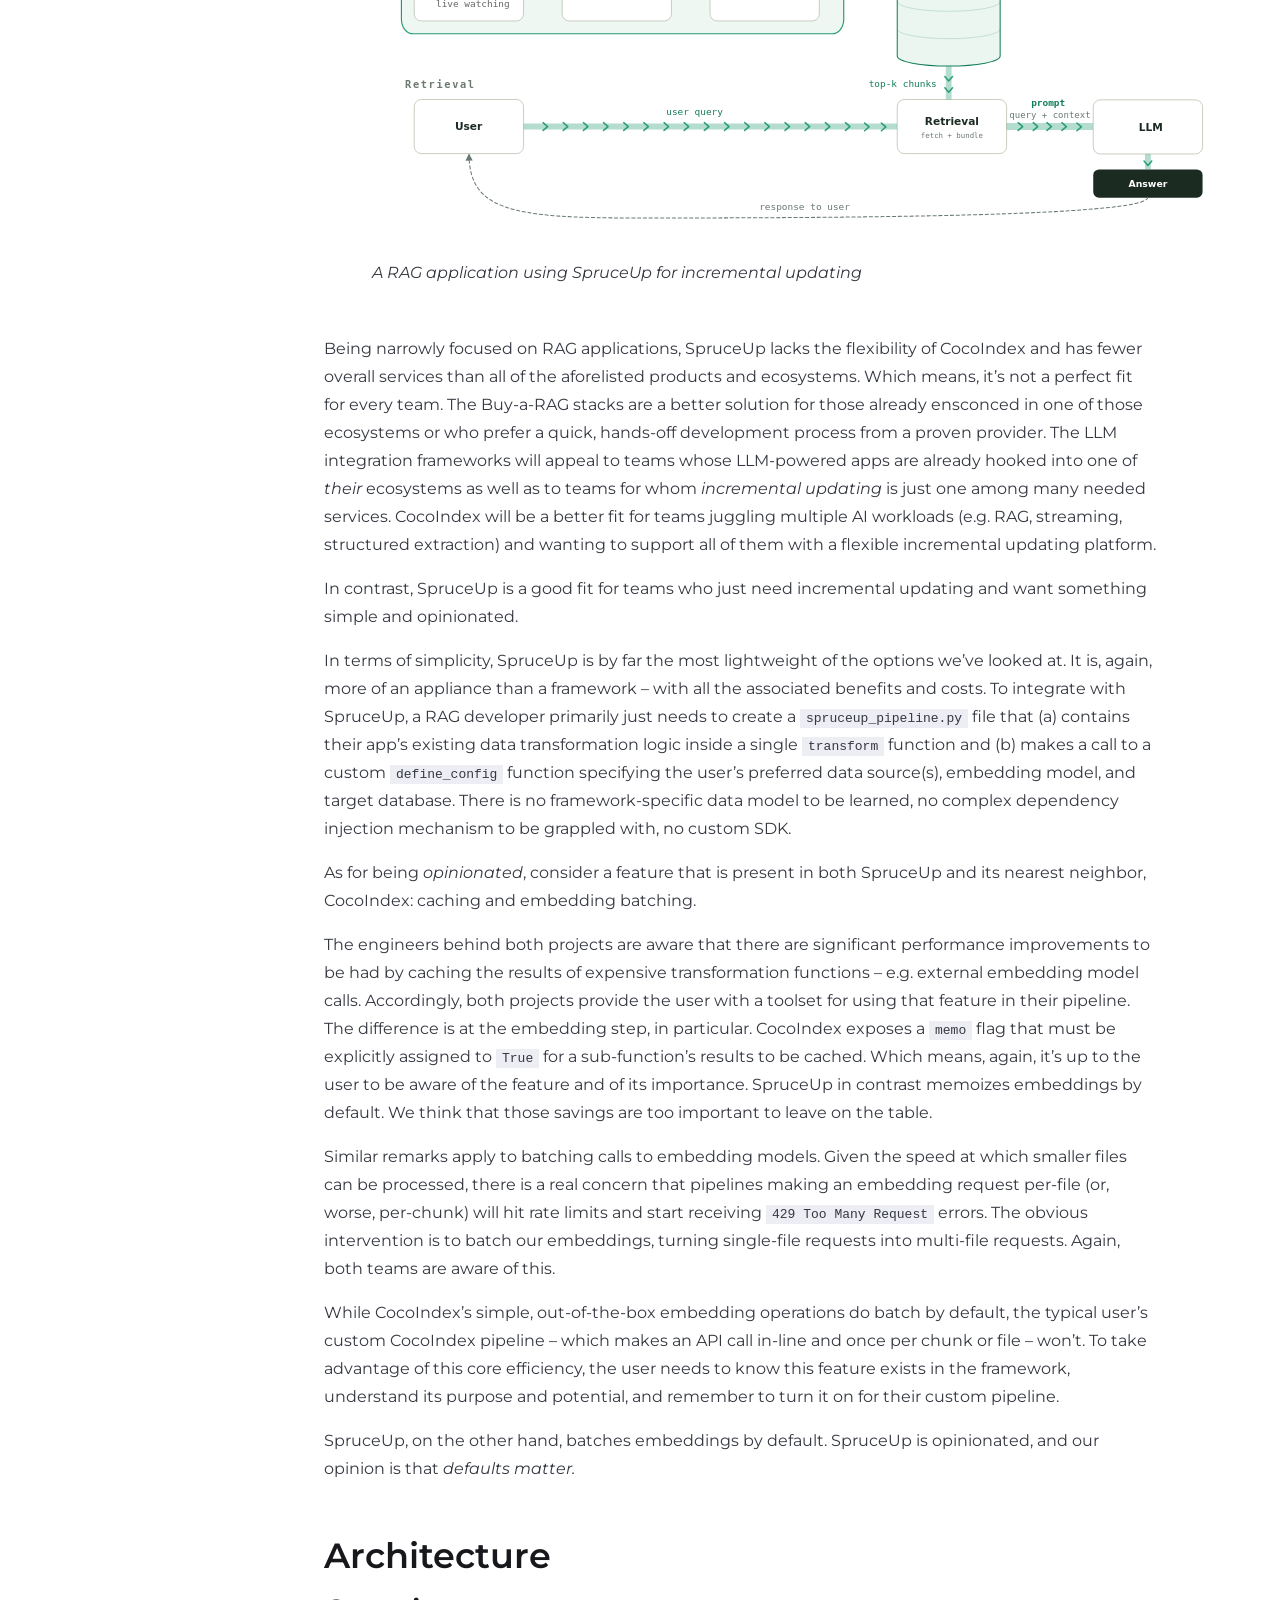
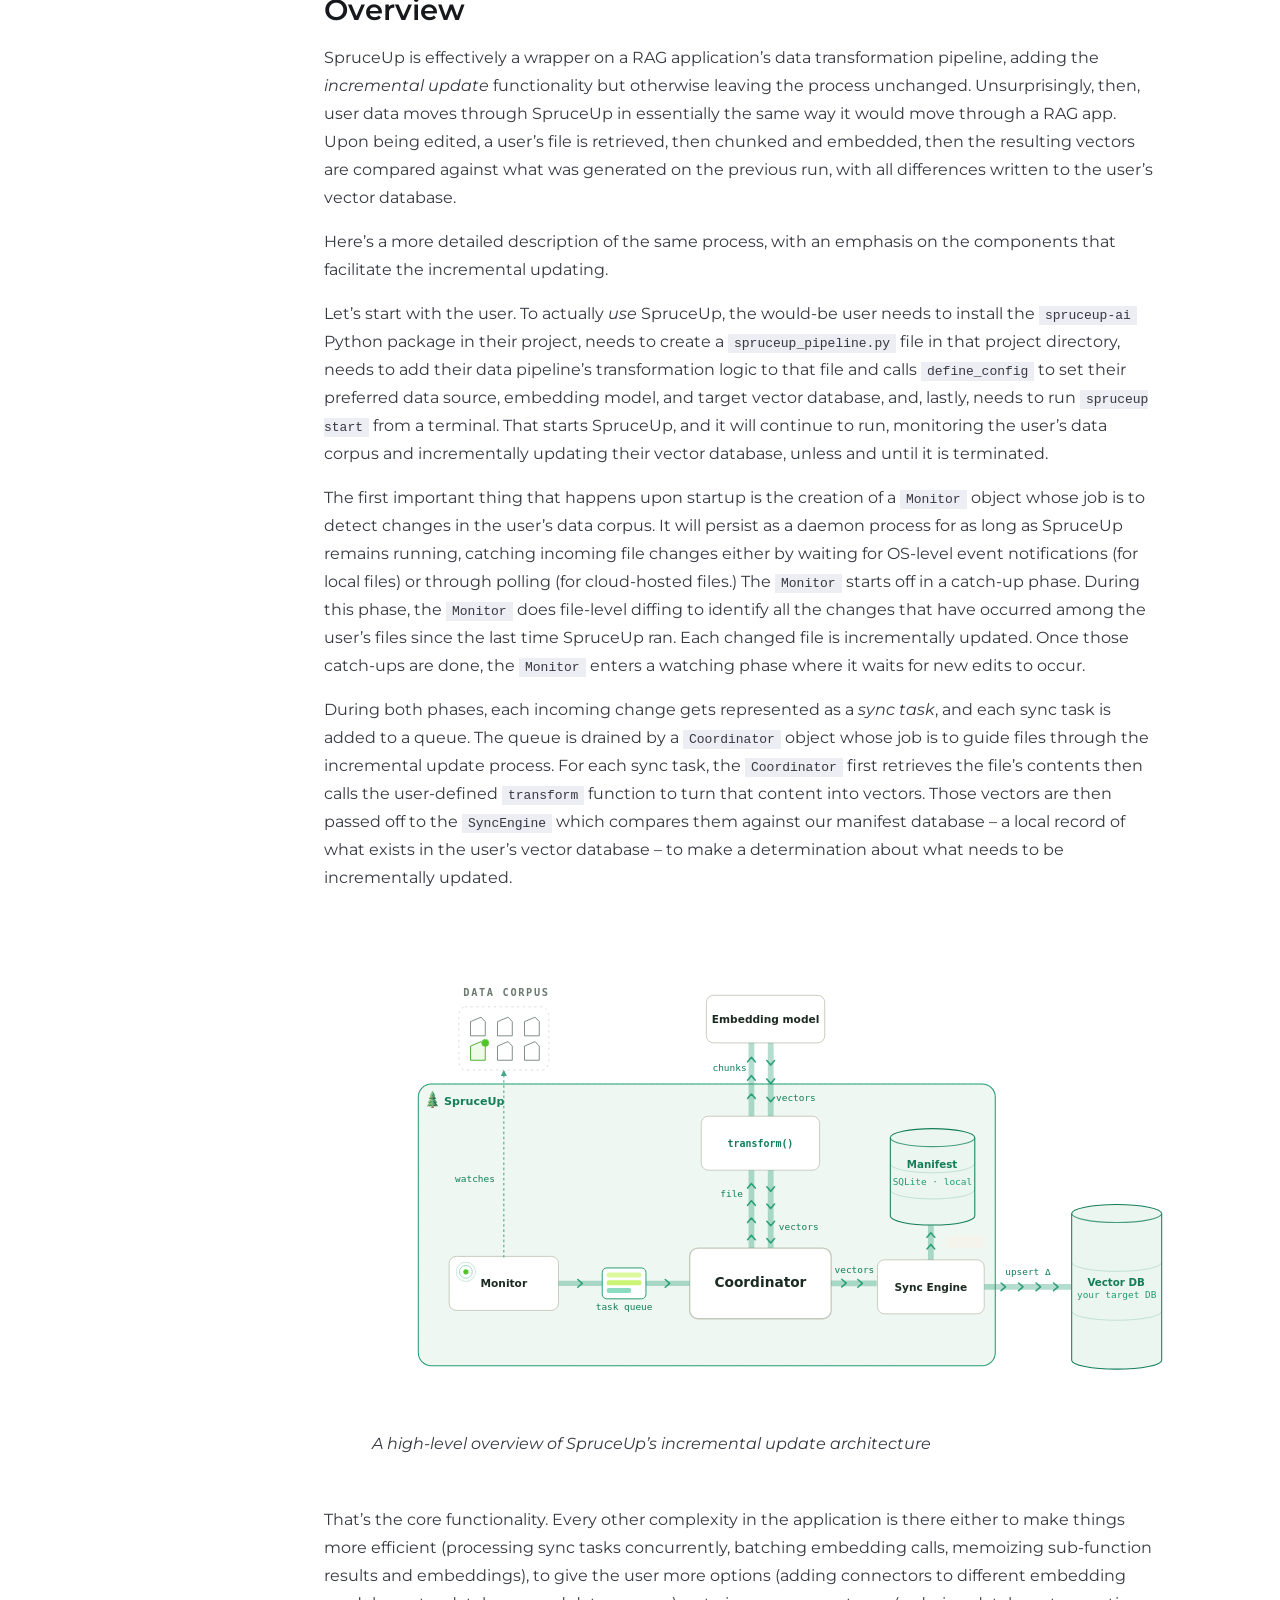
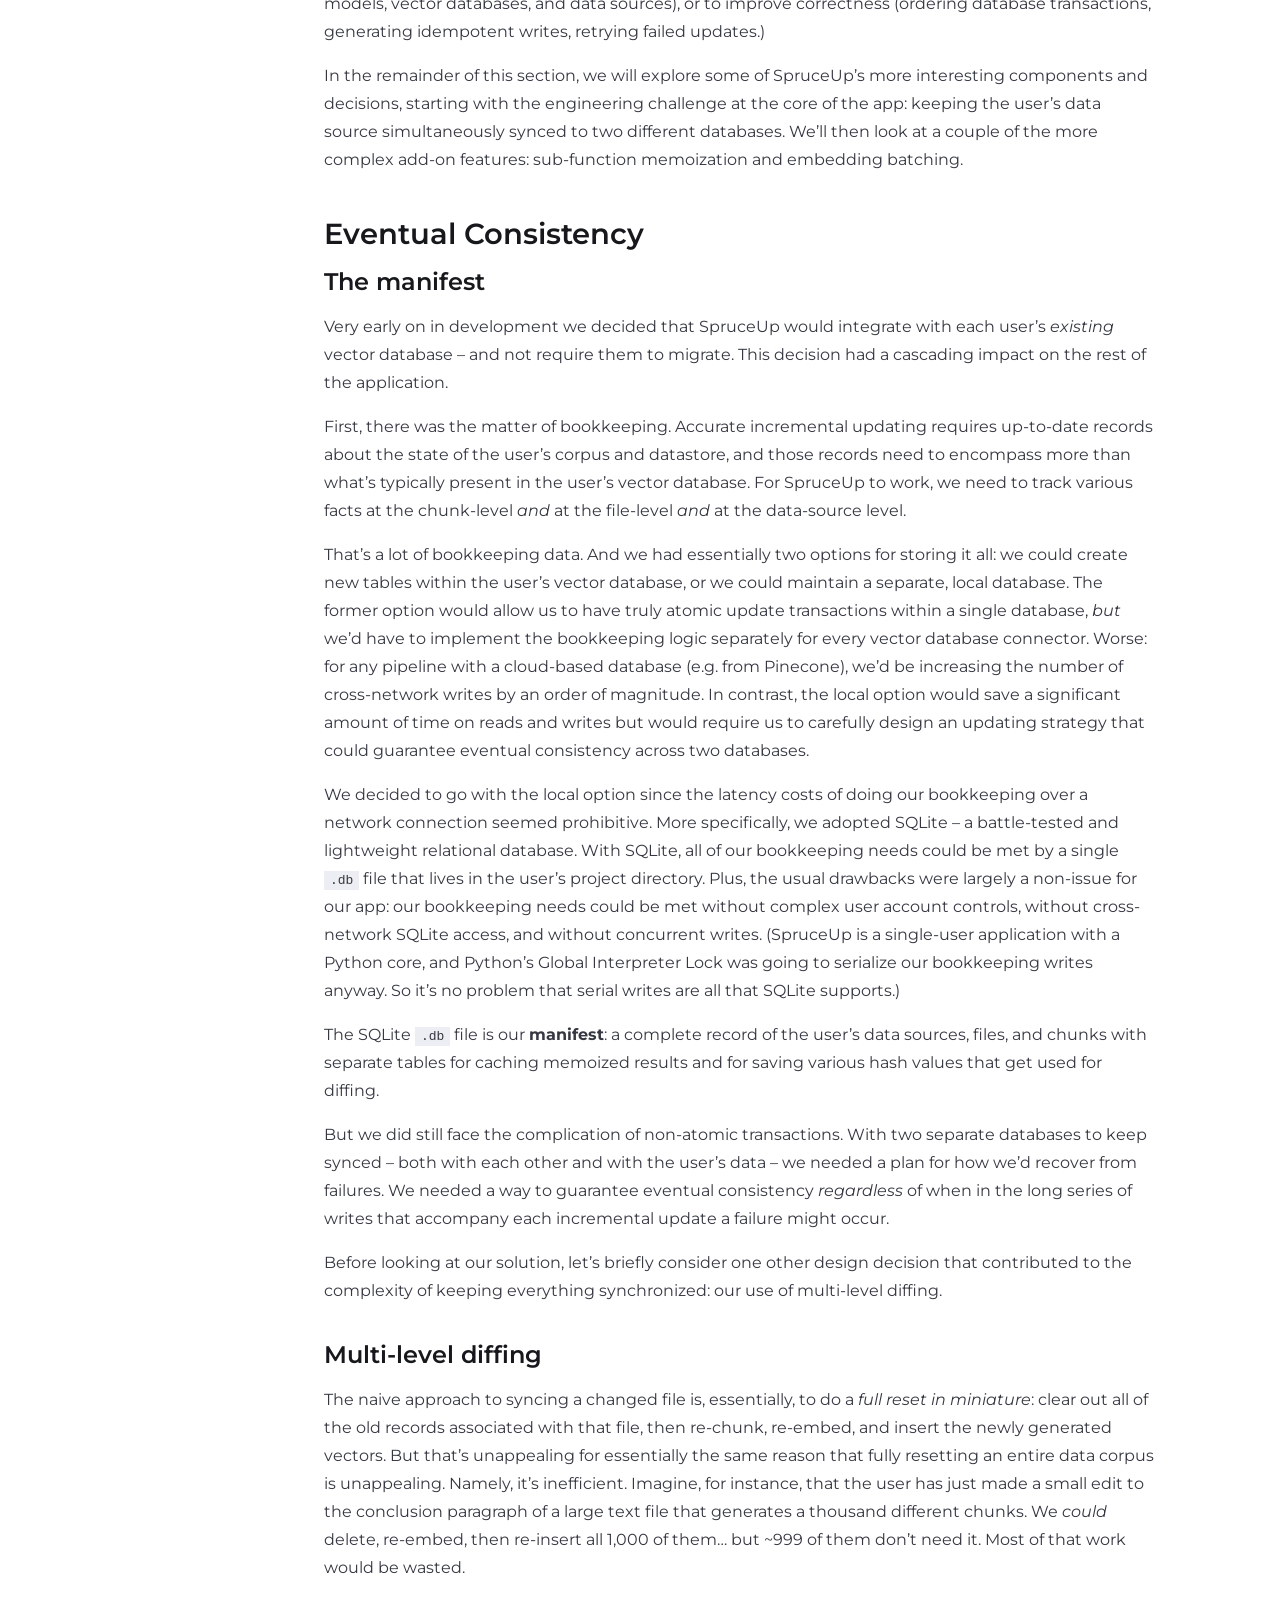
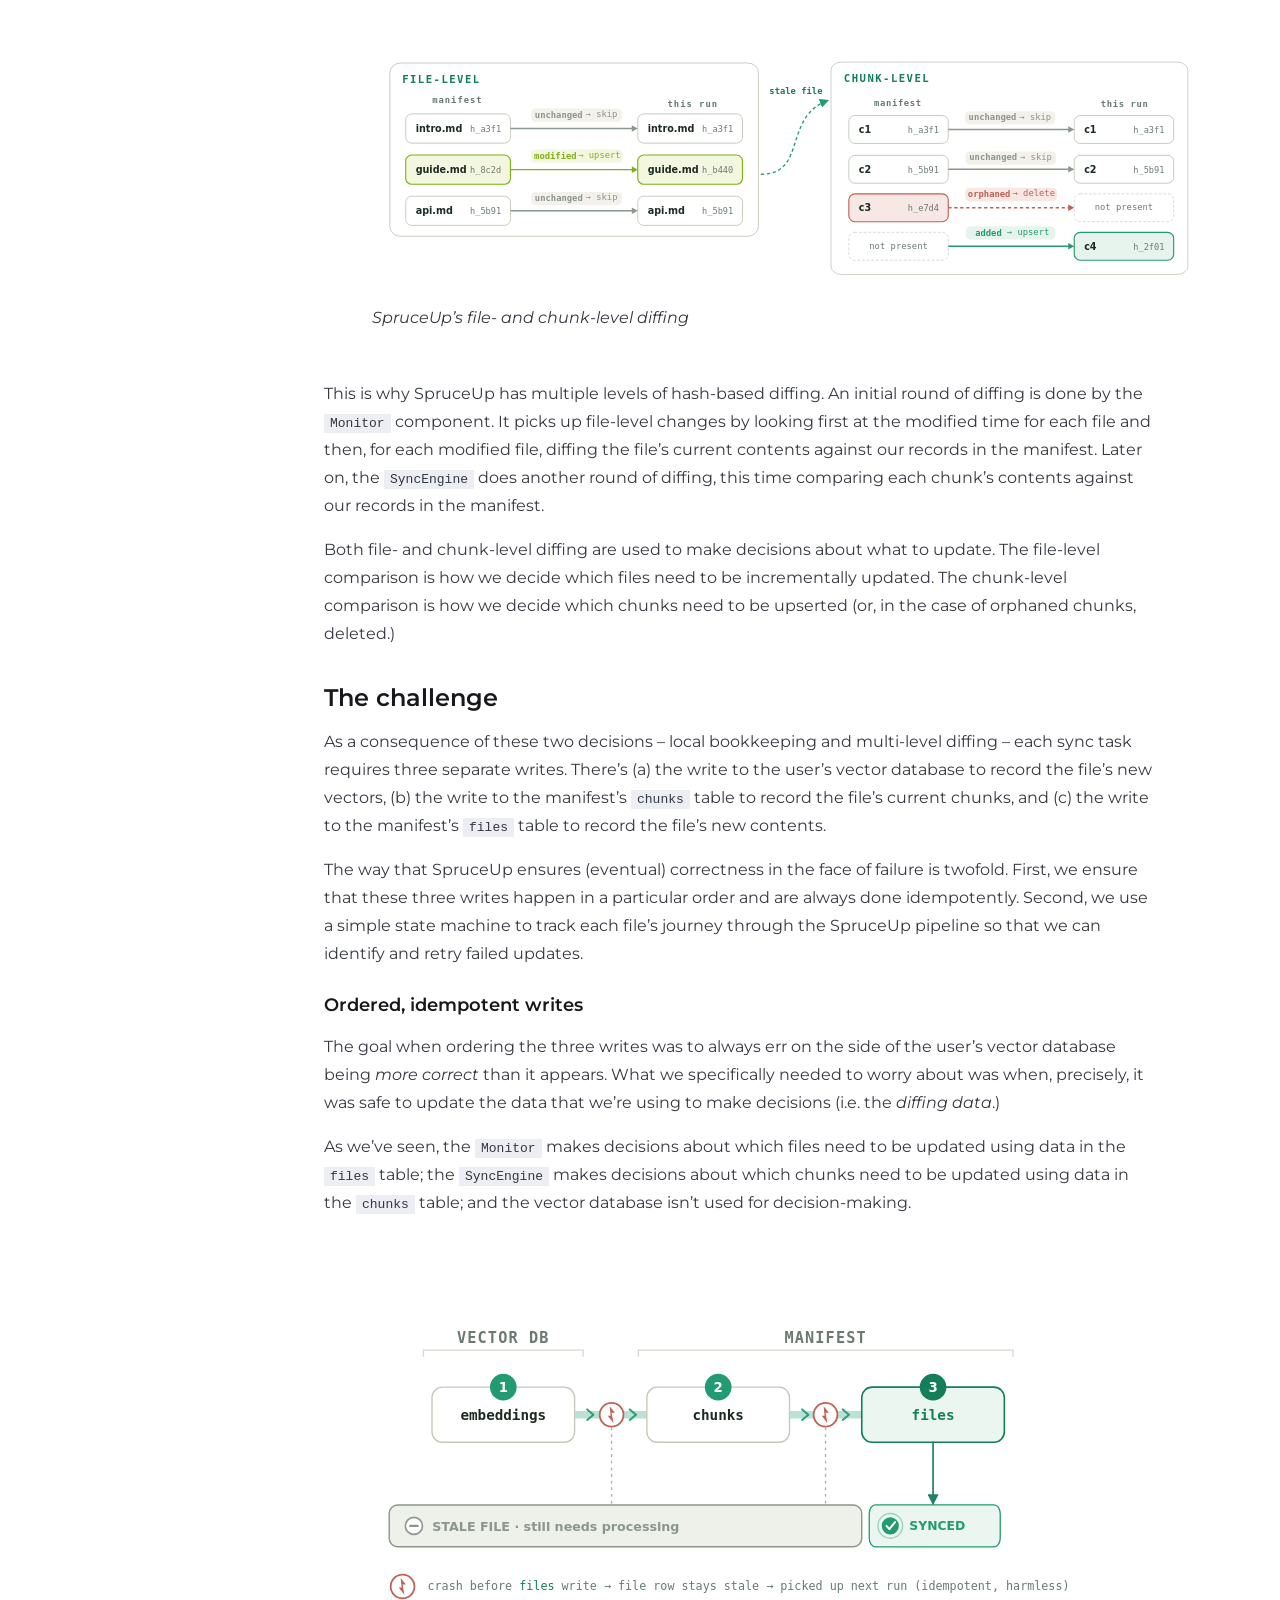
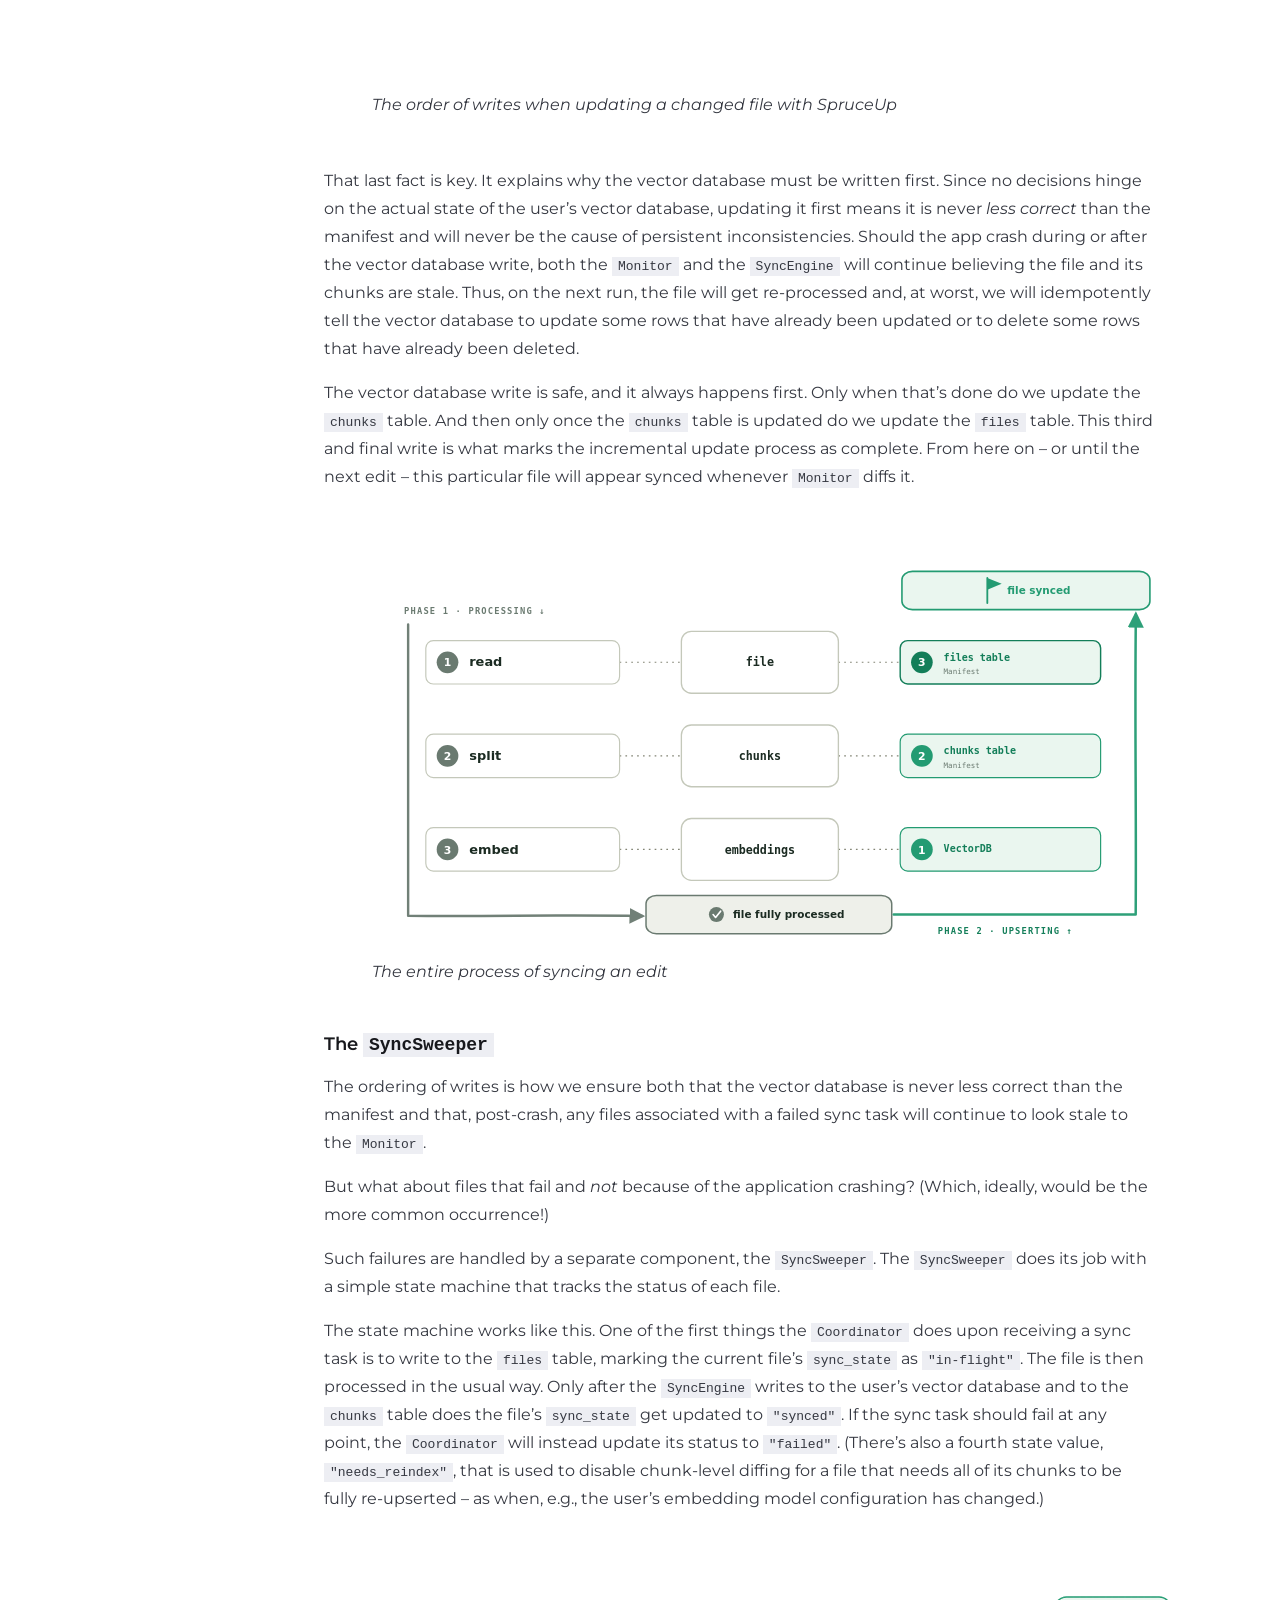
==== commit 899d3c01: "deploy: SpruceUp-ai/spruceup-site@351068a5a2e0e8676d346a8ac8792a7dd8de1db5" ====
--- a/case-study/index.html
+++ b/case-study/index.html
@@ -74,7 +74,7 @@
 <p>Of course, these features won’t be equally important to every RAG team. But they do at least constitute salient comparison points that will help us make sense of the different solutions already on offer.</p>
 <div class="sl-heading-wrapper level-h3"><h3 id="existing-offerings">Existing offerings</h3><a class="sl-anchor-link" href="#existing-offerings"><span aria-hidden="true" class="sl-anchor-icon"><svg width="16" height="16" viewBox="0 0 24 24"><path fill="currentcolor" d="m12.11 15.39-3.88 3.88a2.52 2.52 0 0 1-3.5 0 2.47 2.47 0 0 1 0-3.5l3.88-3.88a1 1 0 0 0-1.42-1.42l-3.88 3.89a4.48 4.48 0 0 0 6.33 6.33l3.89-3.88a1 1 0 1 0-1.42-1.42Zm8.58-12.08a4.49 4.49 0 0 0-6.33 0l-3.89 3.88a1 1 0 0 0 1.42 1.42l3.88-3.88a2.52 2.52 0 0 1 3.5 0 2.47 2.47 0 0 1 0 3.5l-3.88 3.88a1 1 0 1 0 1.42 1.42l3.88-3.89a4.49 4.49 0 0 0 0-6.33ZM8.83 15.17a1 1 0 0 0 1.1.22 1 1 0 0 0 .32-.22l4.92-4.92a1 1 0 0 0-1.42-1.42l-4.92 4.92a1 1 0 0 0 0 1.42Z"></path></svg></span><span class="sr-only" data-pagefind-ignore>Section titled “Existing offerings”</span></a></div>
 <p>One might loosely organize existing incremental update solutions into three categories. First, there are the “Buy-a-RAG-stack” platforms like AWS, CloudFlare, and Ragie.ai that offer incremental updating inside their ecosystem of managed services and automated RAG products. Second, there are the large, open-source frameworks like LlamaIndex, Langchain, and Pathway that can be integrated with an existing RAG app and which offer incremental updating as a feature. Third, there are frameworks like CocoIndex that specialize in incremental updating for data transformation pipelines.</p>
-<p><img src="/_astro/iii-Comparison_Table.BqGqO4z6_1jJeDq.svg" alt="alt text" loading="lazy" decoding="async" width="1201" height="566"></p>
+<p><img src="/_astro/iii-Comparison_Table.B6af70xy_1jJeDq.svg" alt="alt text" loading="lazy" decoding="async" width="1201" height="566"></p>
 <p><em>A multi-dimensional comparison among incremental updating solutions for RAG apps</em></p>
 <div class="sl-heading-wrapper level-h4"><h4 id="buy-a-rag-stack-ecosystems">Buy-a-RAG-stack ecosystems</h4><a class="sl-anchor-link" href="#buy-a-rag-stack-ecosystems"><span aria-hidden="true" class="sl-anchor-icon"><svg width="16" height="16" viewBox="0 0 24 24"><path fill="currentcolor" d="m12.11 15.39-3.88 3.88a2.52 2.52 0 0 1-3.5 0 2.47 2.47 0 0 1 0-3.5l3.88-3.88a1 1 0 0 0-1.42-1.42l-3.88 3.89a4.48 4.48 0 0 0 6.33 6.33l3.89-3.88a1 1 0 1 0-1.42-1.42Zm8.58-12.08a4.49 4.49 0 0 0-6.33 0l-3.89 3.88a1 1 0 0 0 1.42 1.42l3.88-3.88a2.52 2.52 0 0 1 3.5 0 2.47 2.47 0 0 1 0 3.5l-3.88 3.88a1 1 0 1 0 1.42 1.42l3.88-3.89a4.49 4.49 0 0 0 0-6.33ZM8.83 15.17a1 1 0 0 0 1.1.22 1 1 0 0 0 .32-.22l4.92-4.92a1 1 0 0 0-1.42-1.42l-4.92 4.92a1 1 0 0 0 0 1.42Z"></path></svg></span><span class="sr-only" data-pagefind-ignore>Section titled “Buy-a-RAG-stack ecosystems”</span></a></div>
 <p>Amazon Web Services, CloudFlare, and Ragie.ai all offer incremental updating for RAG applications as part of their larger suite of paid services. For AWS users, there’s Amazon Bedrock which can be used to build a RAG app within the AWS stack and which can be configured to do incremental updates. Meanwhile, Ragie.ai and Cloudflare’s AutoRAG both aim to automate the entire RAG application development process, taking care of data parsing, chunking, embedding, storing, and retrieval as part of their managed service. They offer incremental updating as a side benefit of buying in.</p>
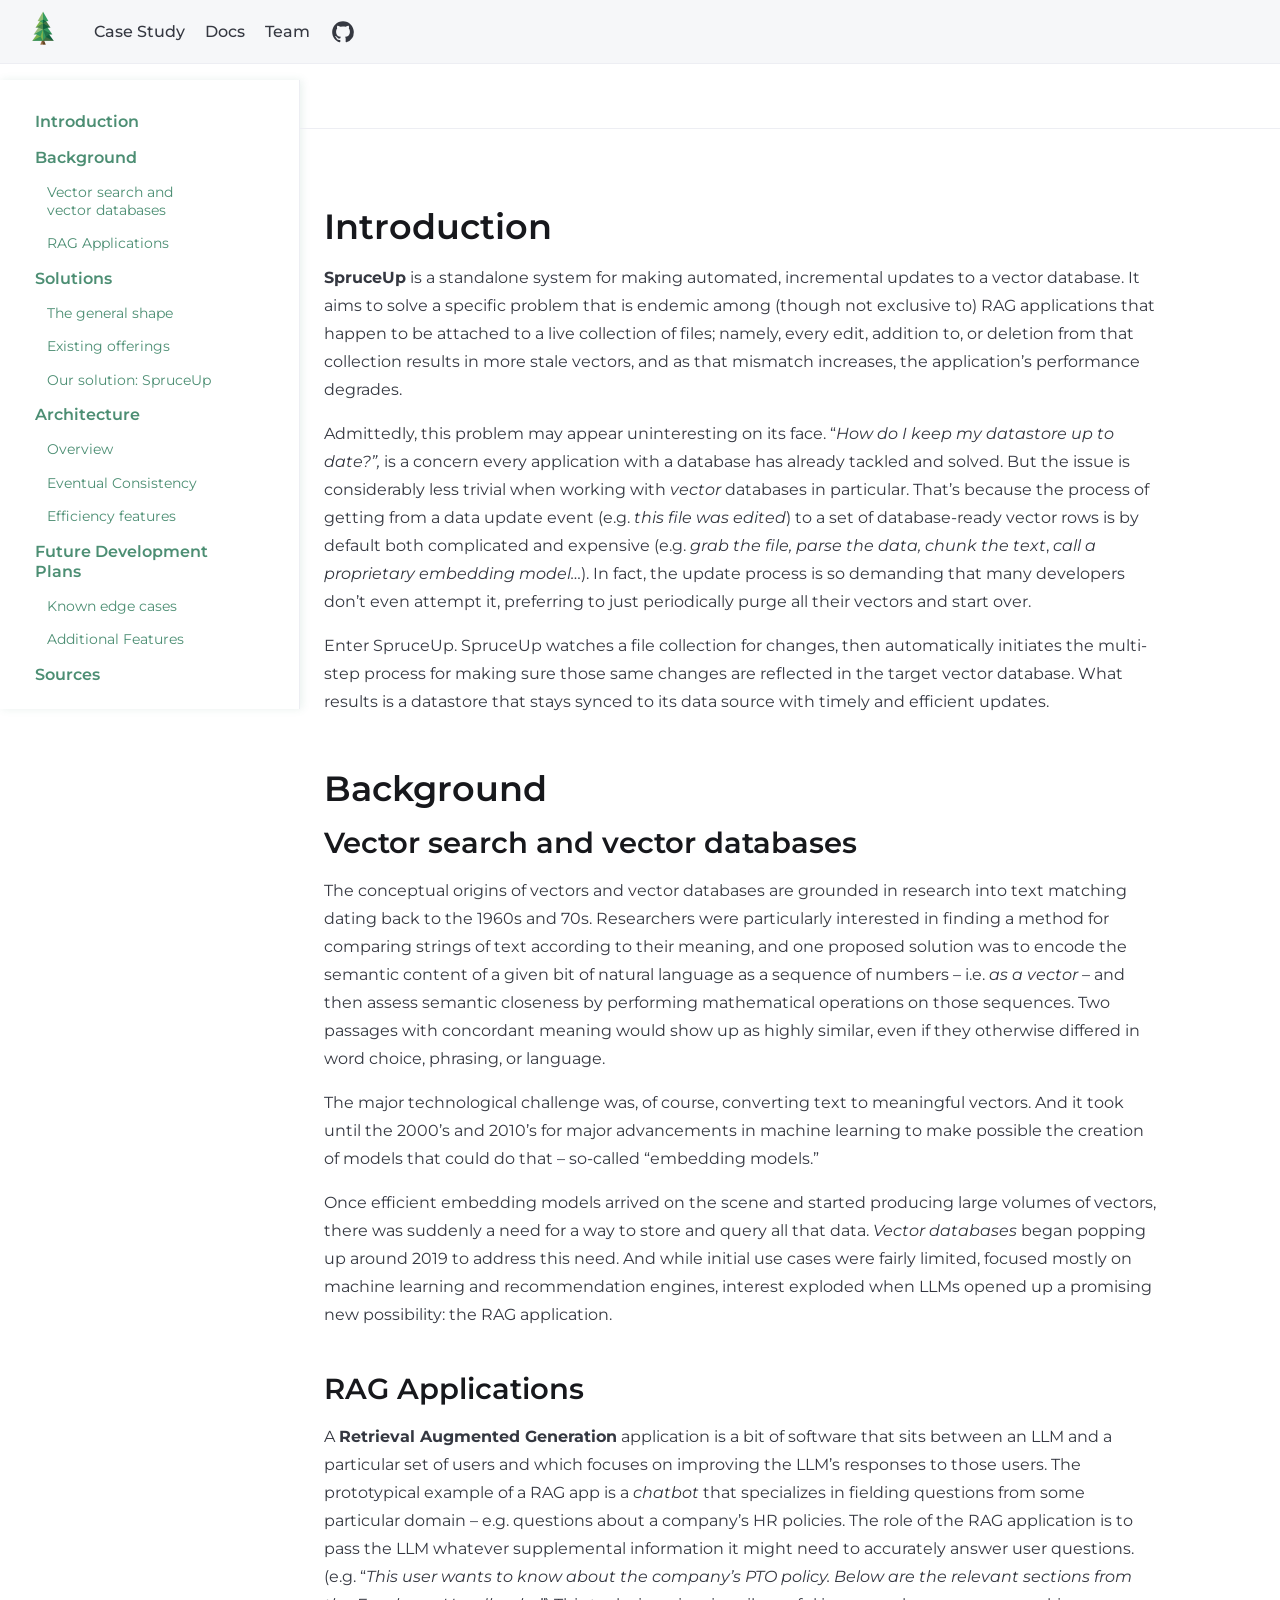
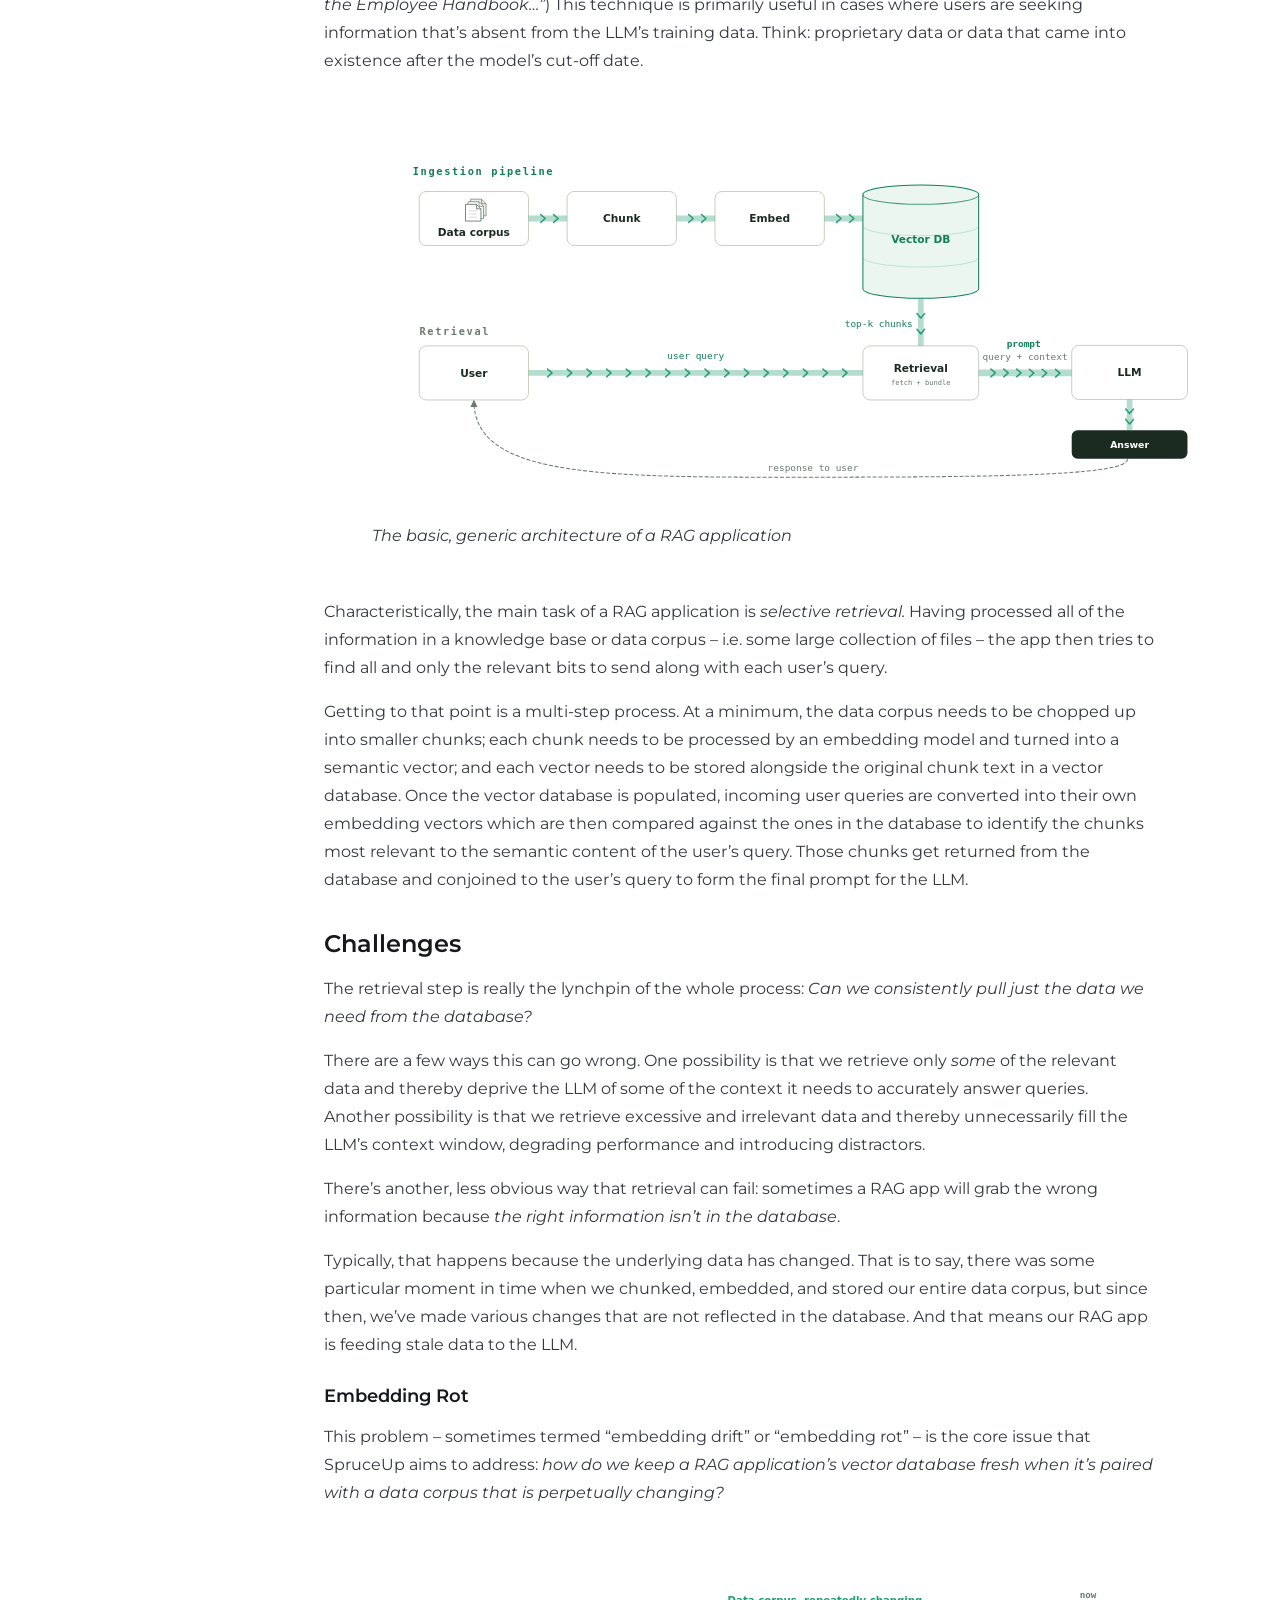
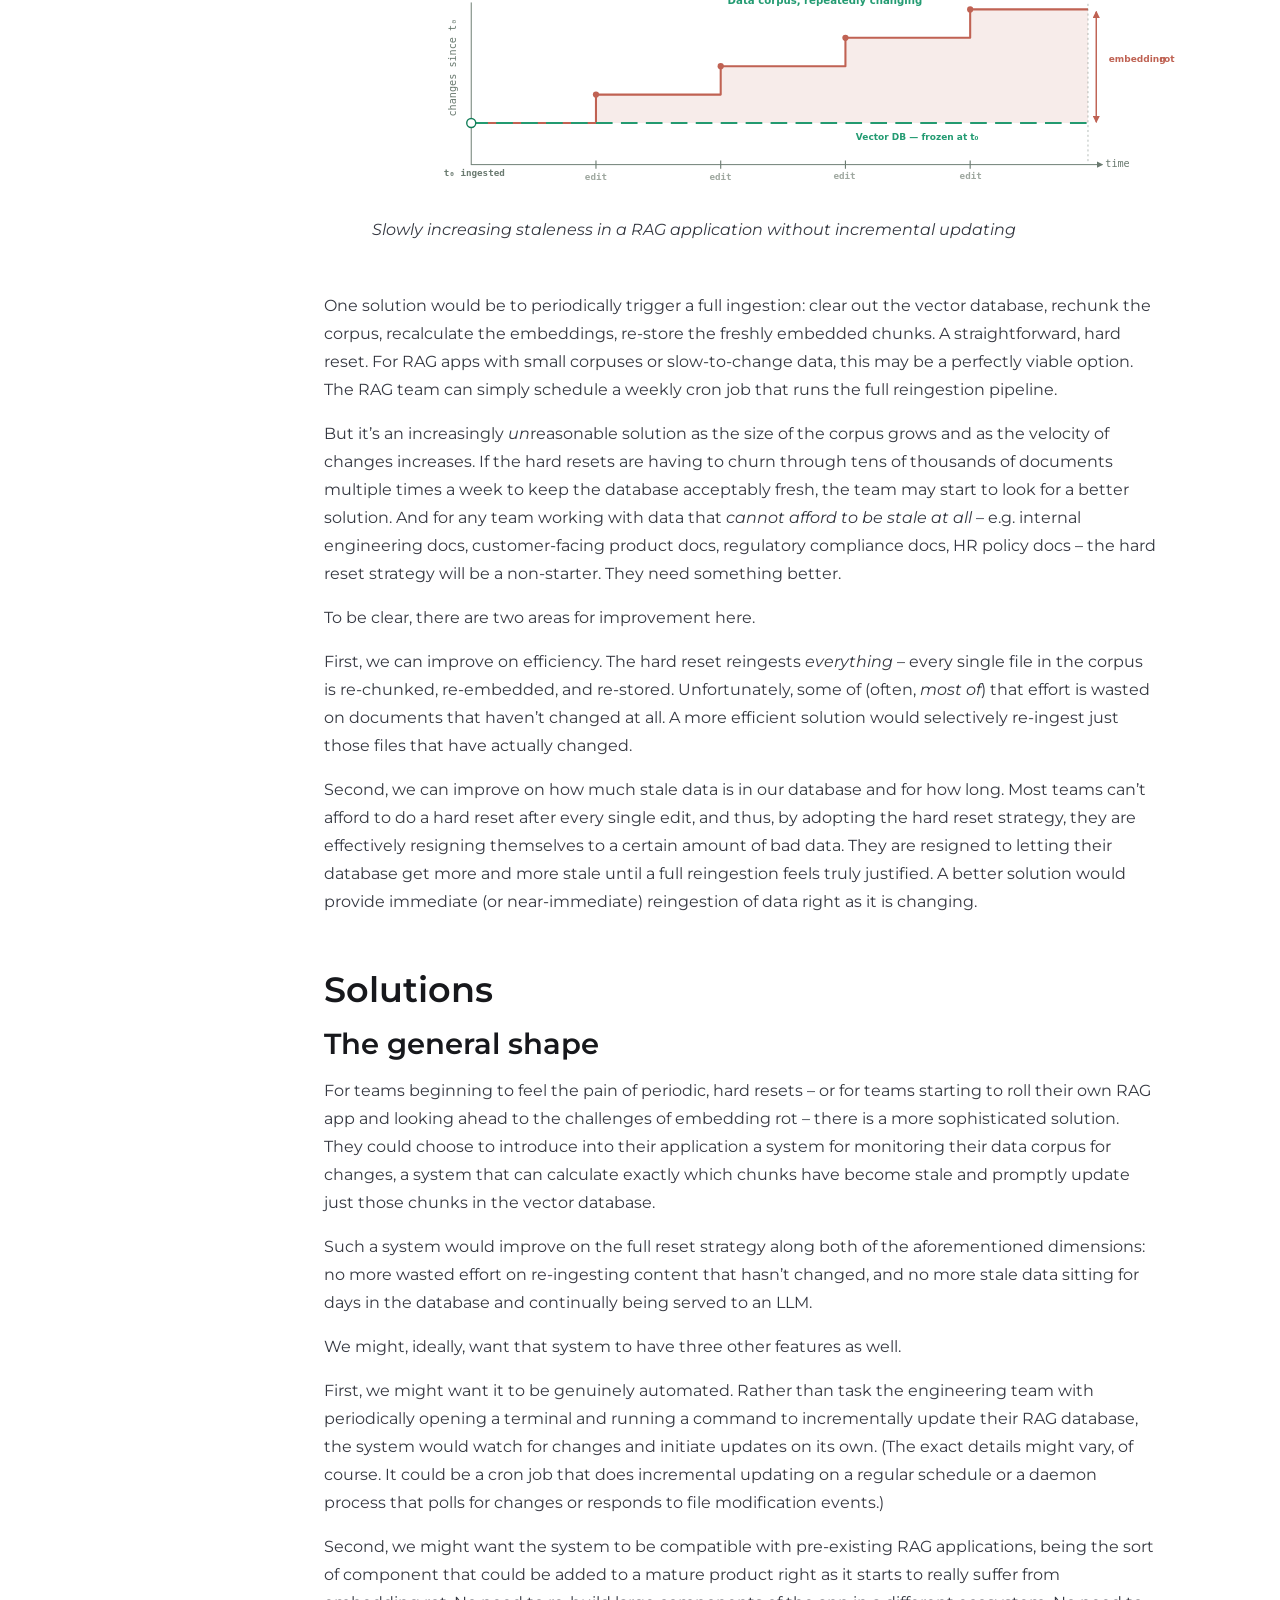
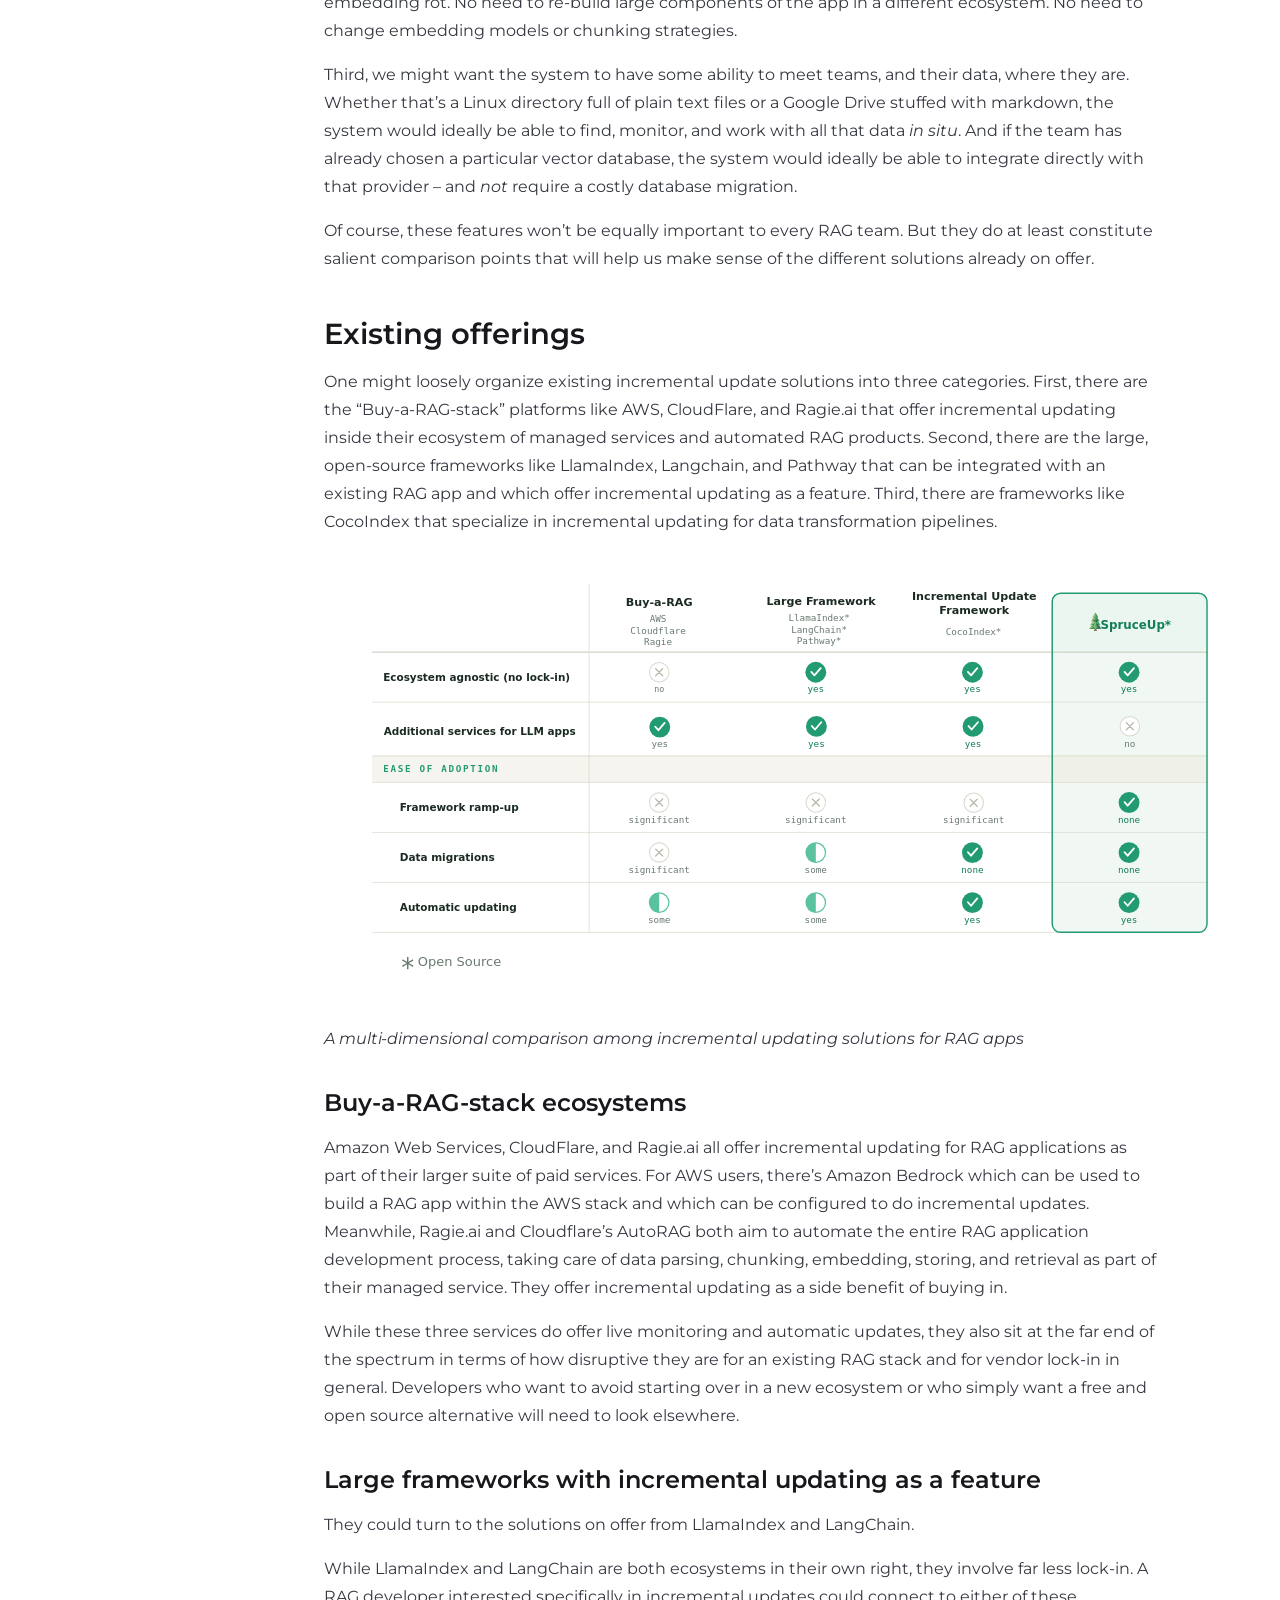
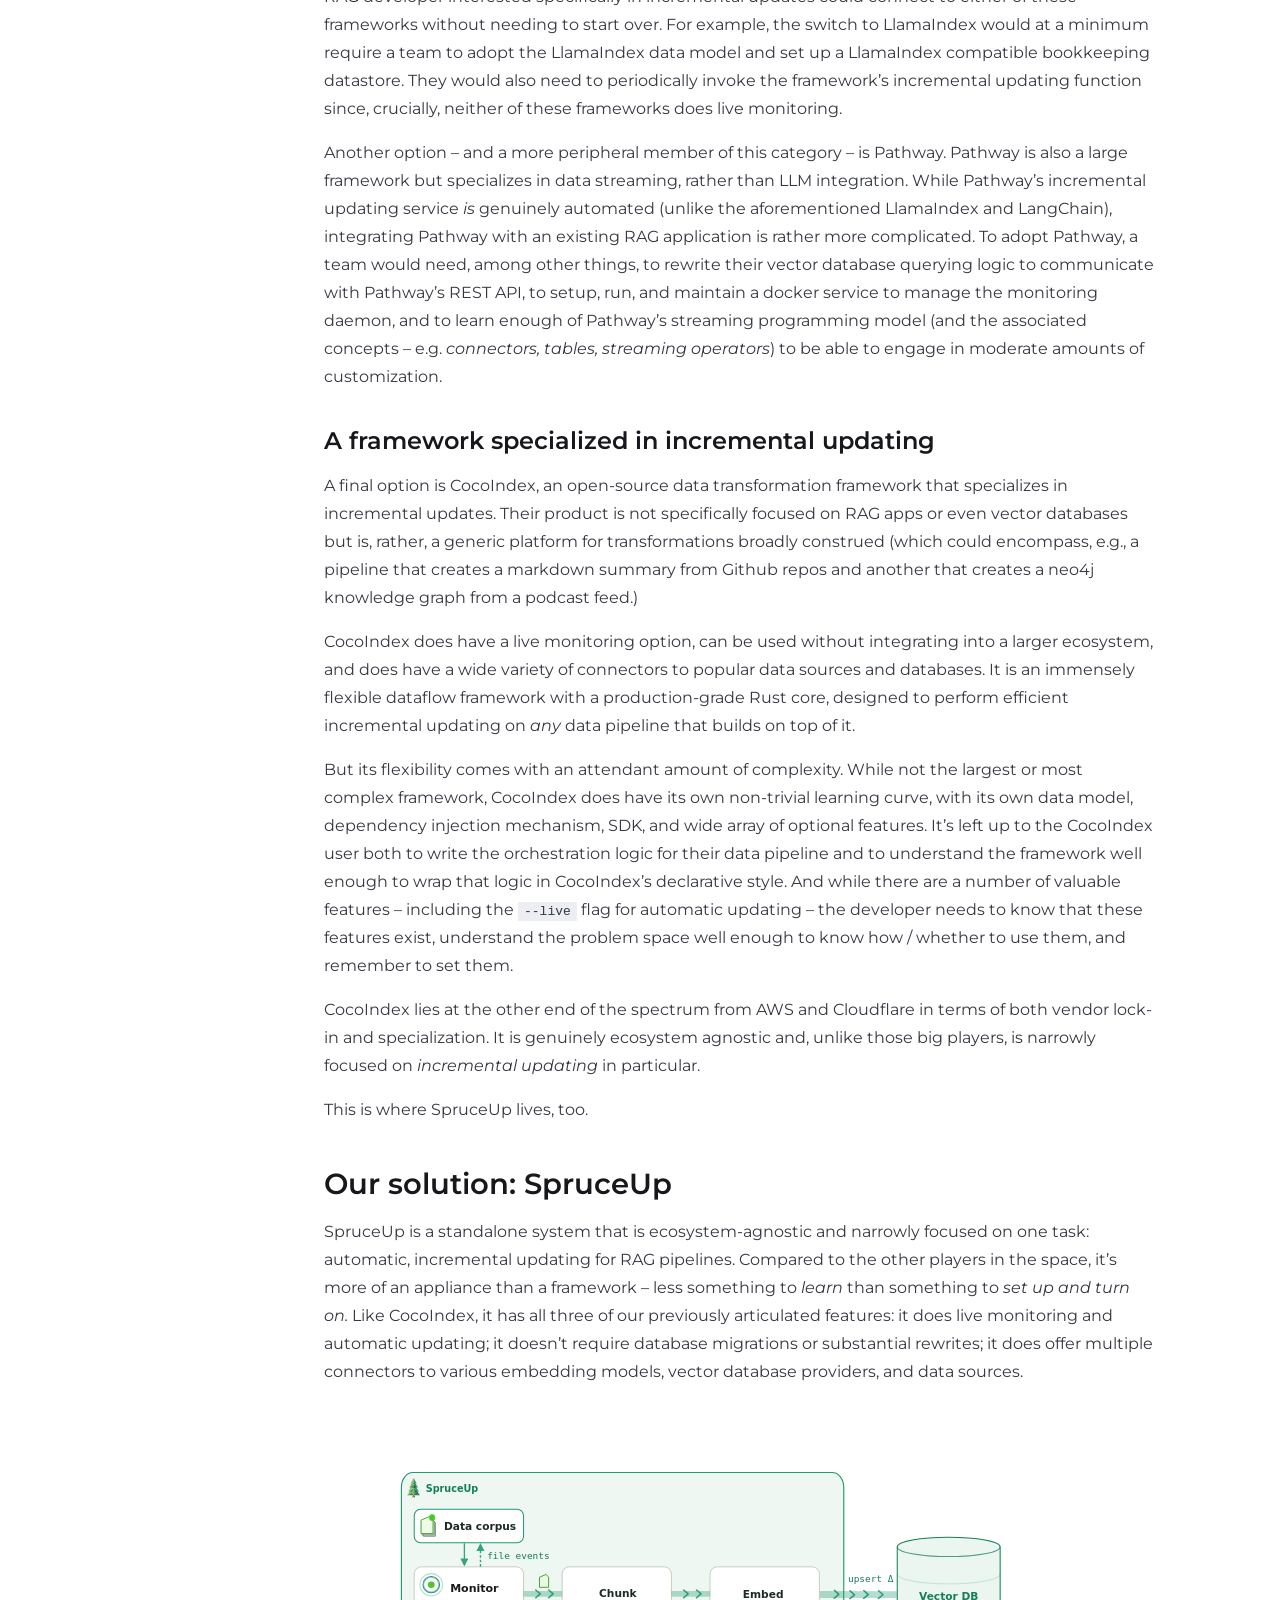
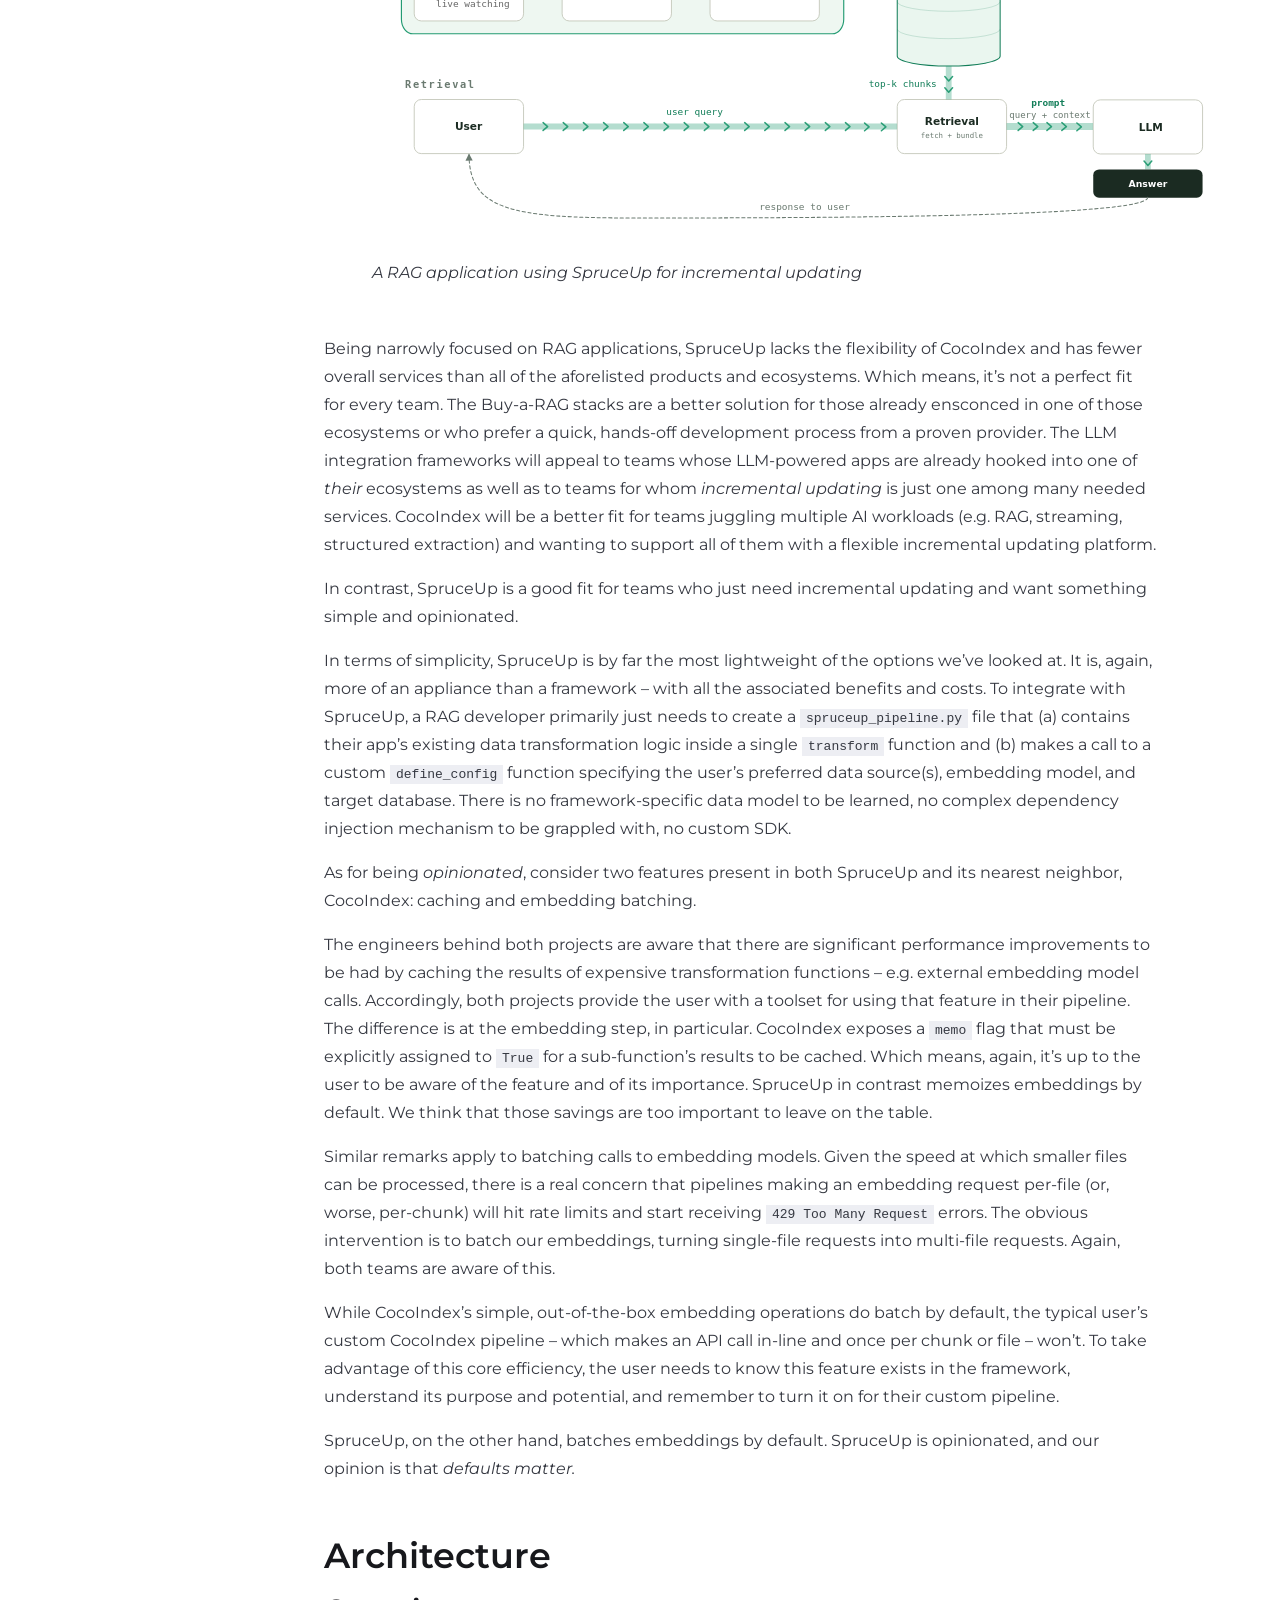
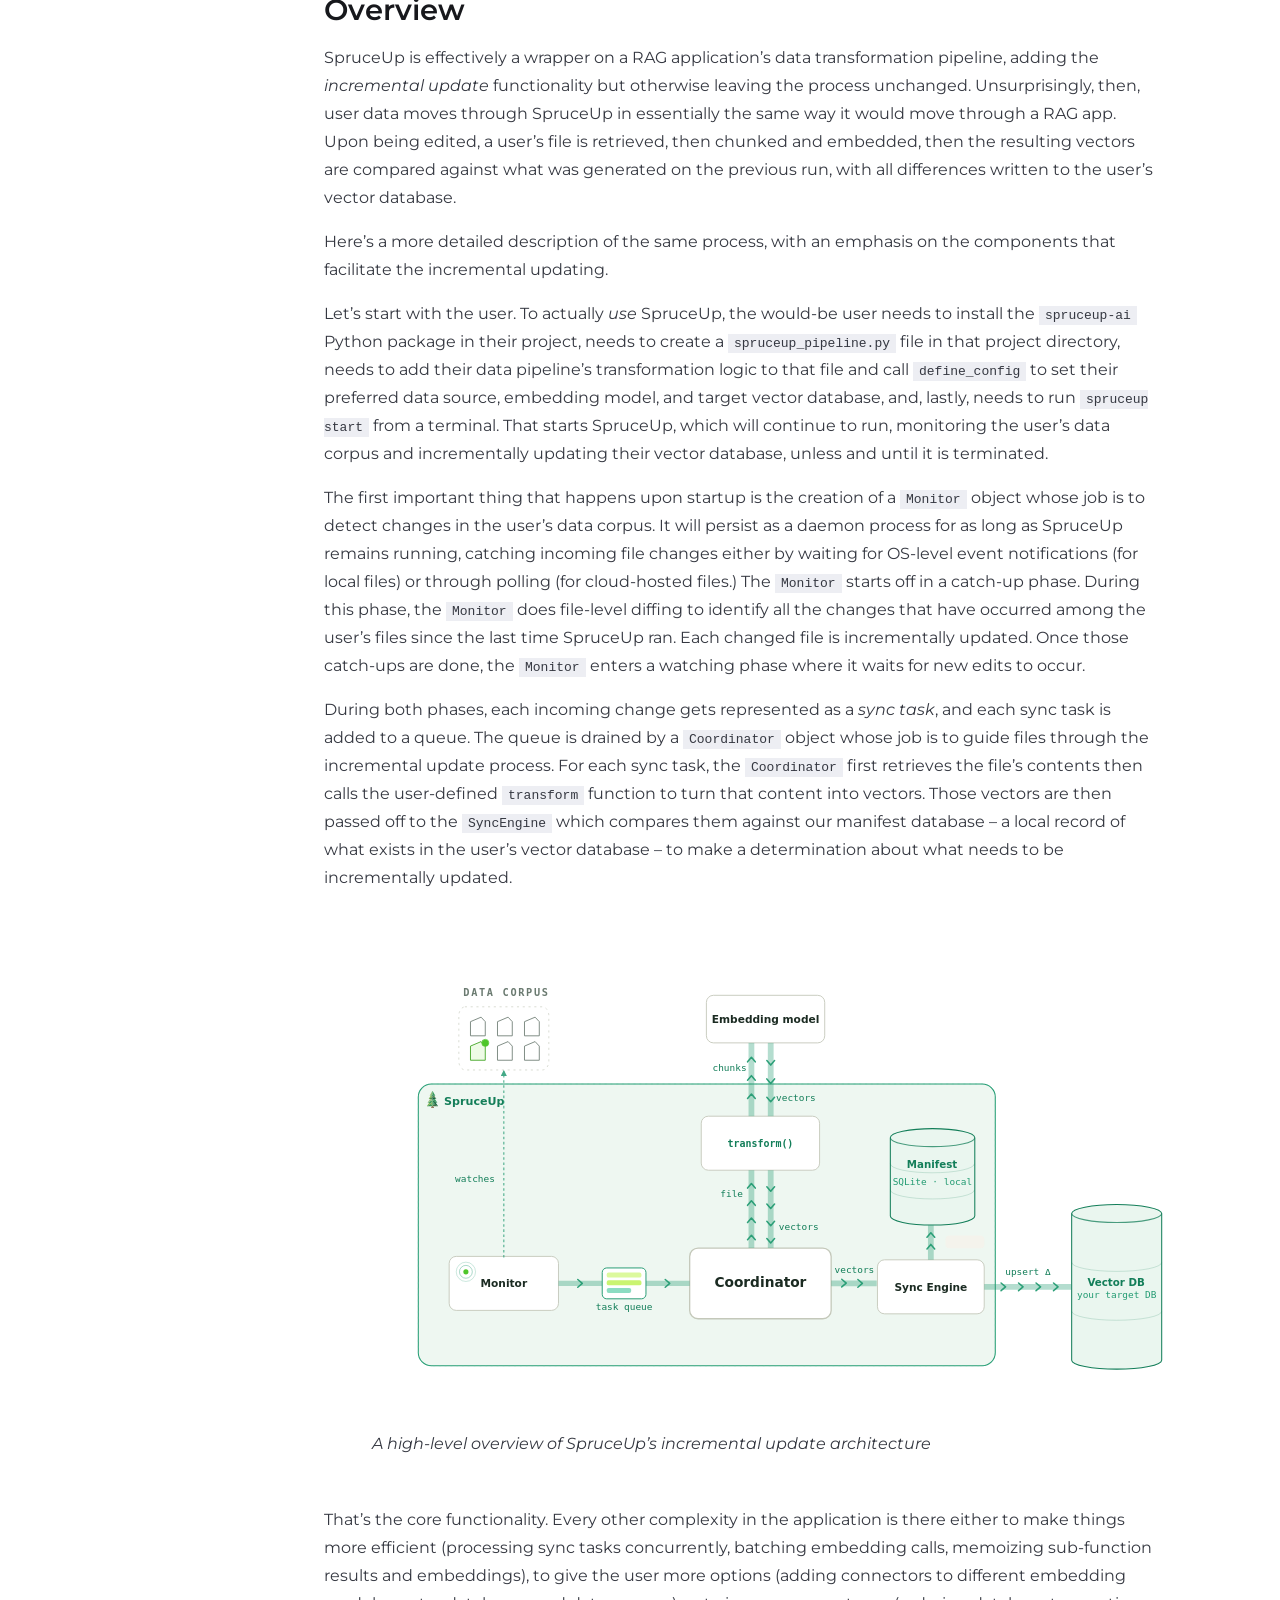
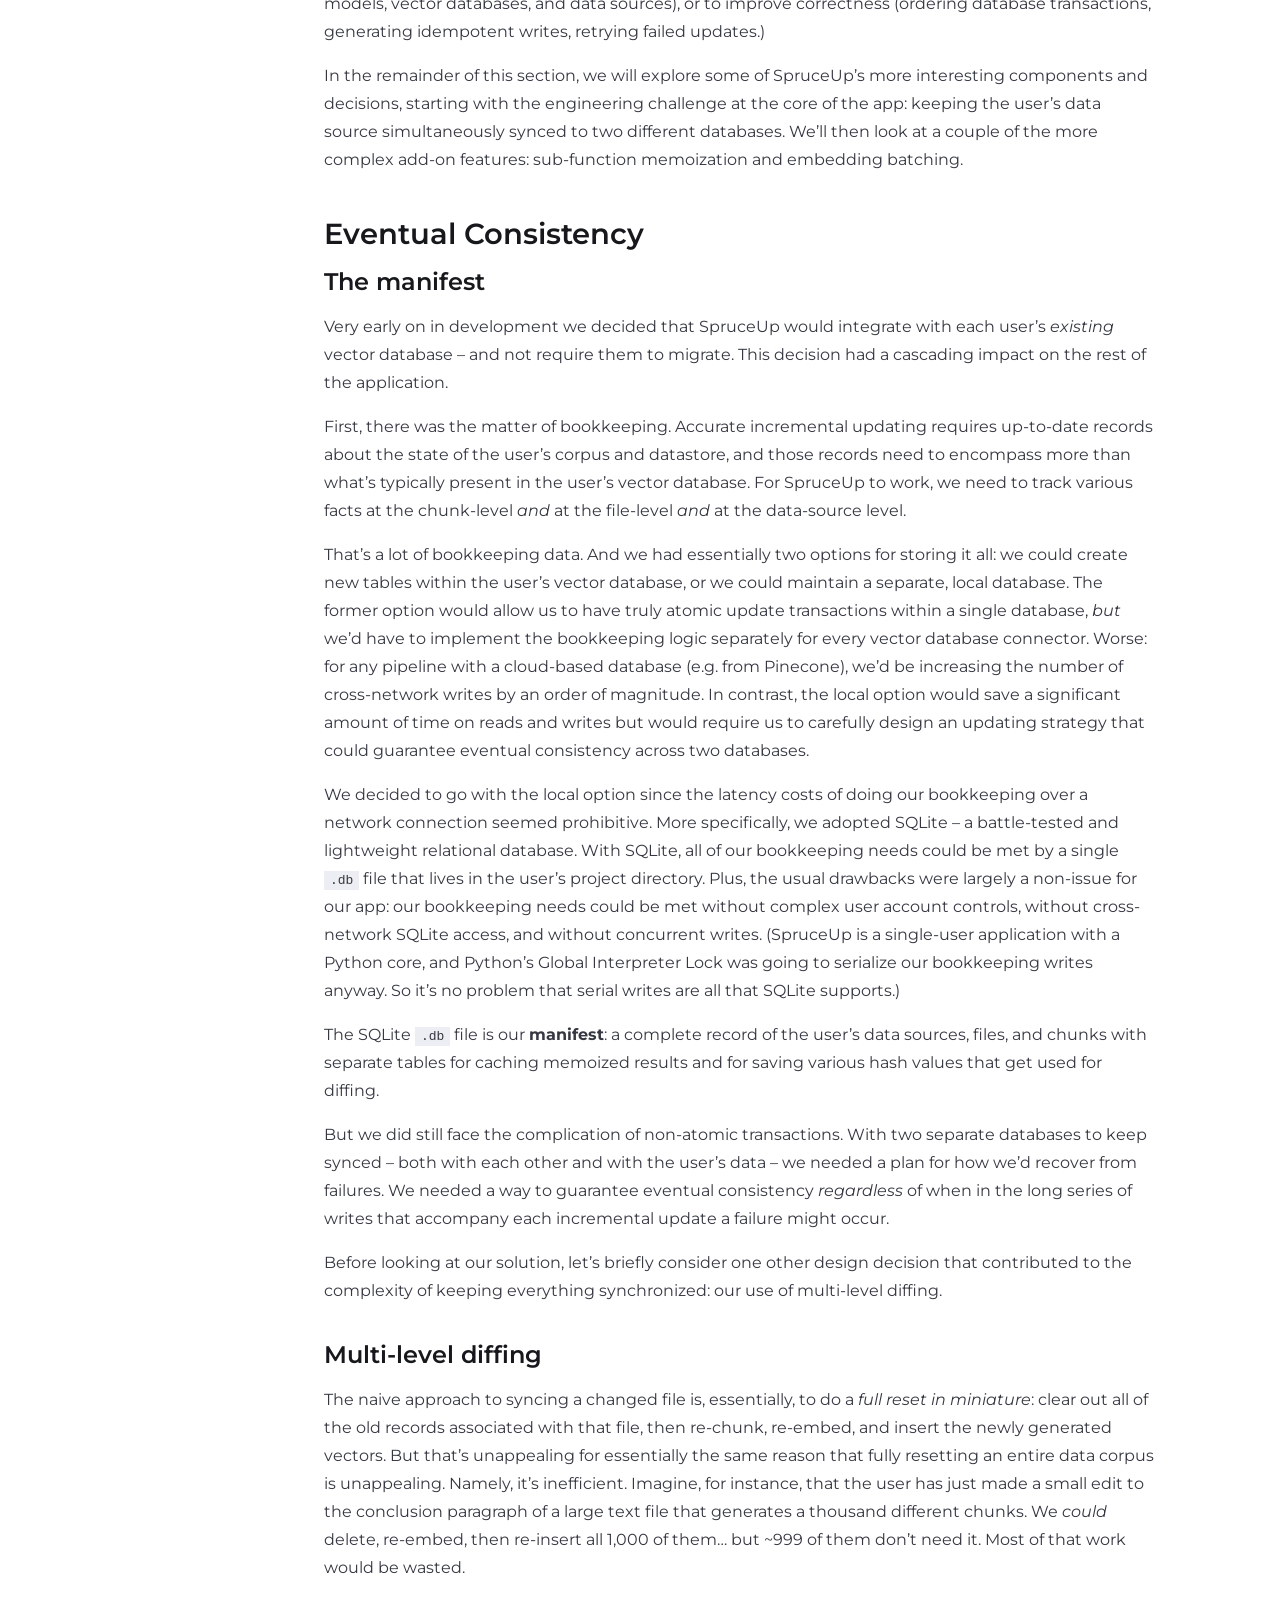
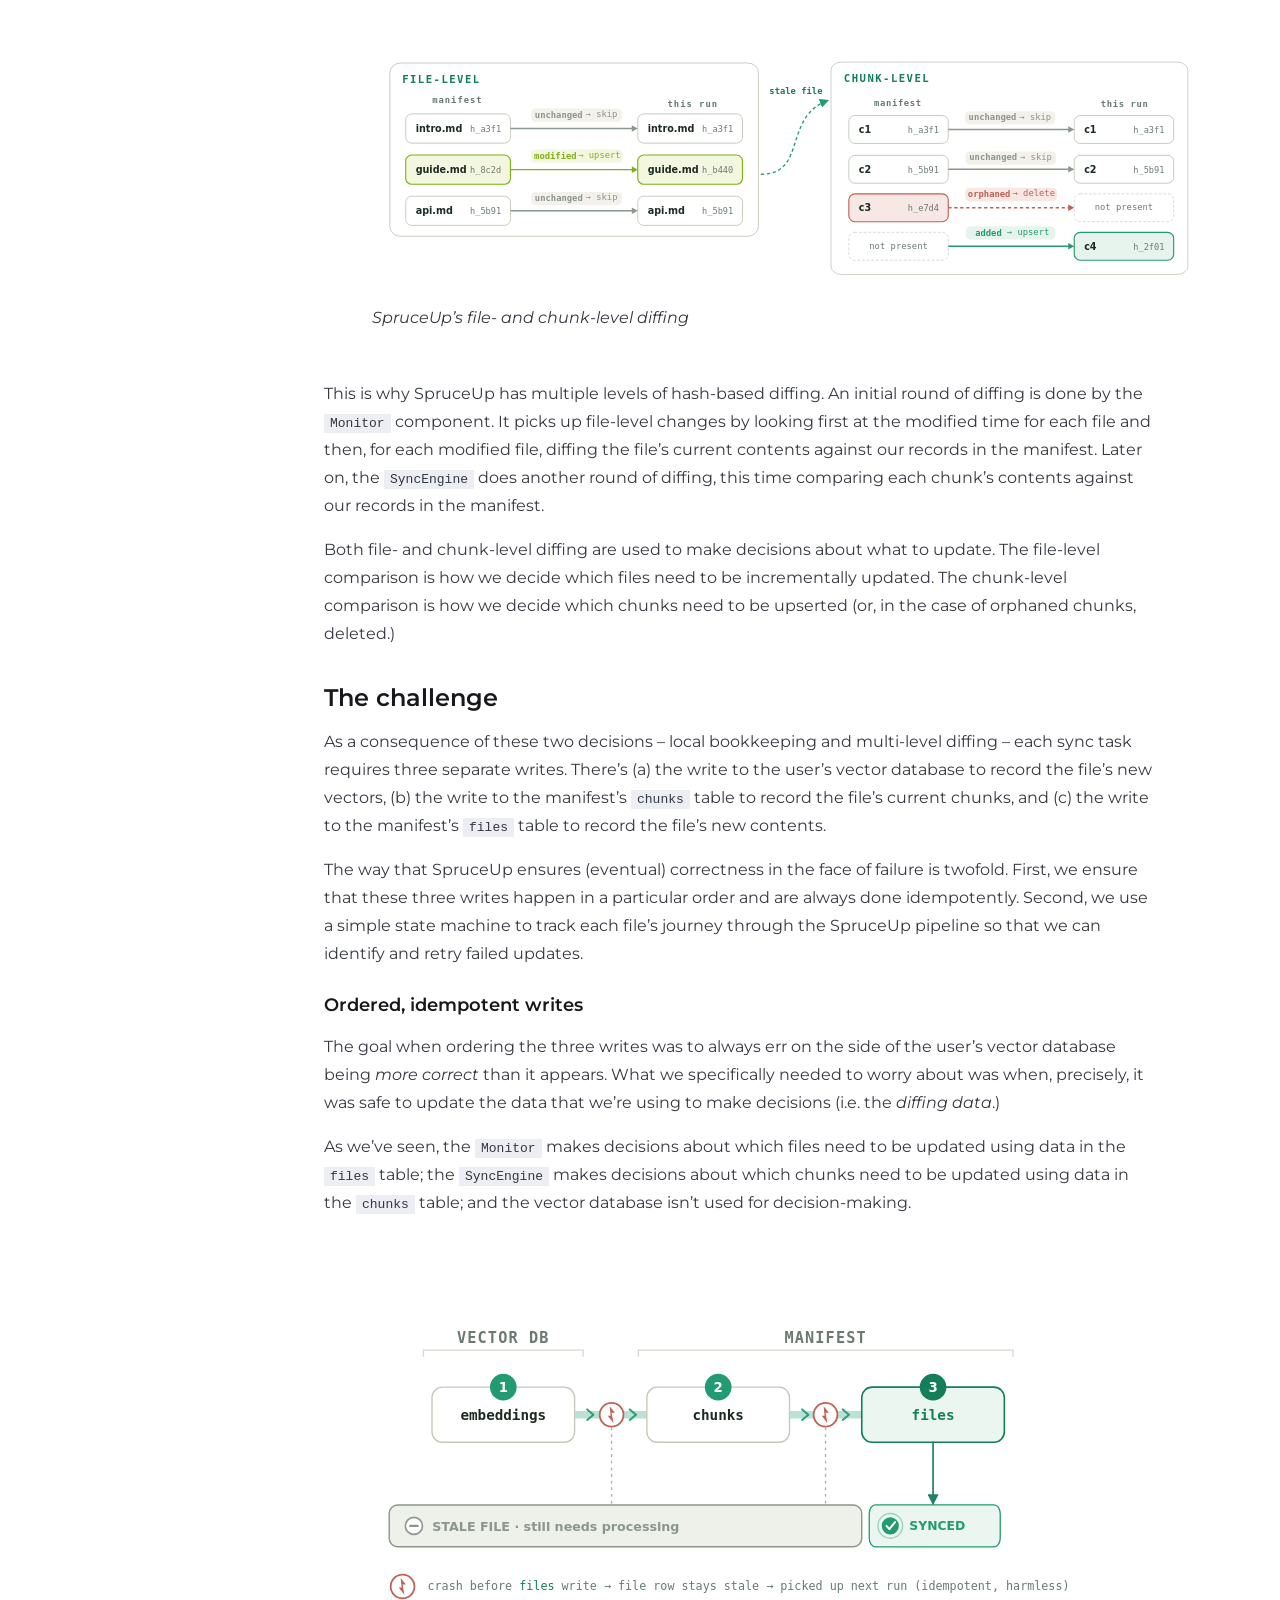
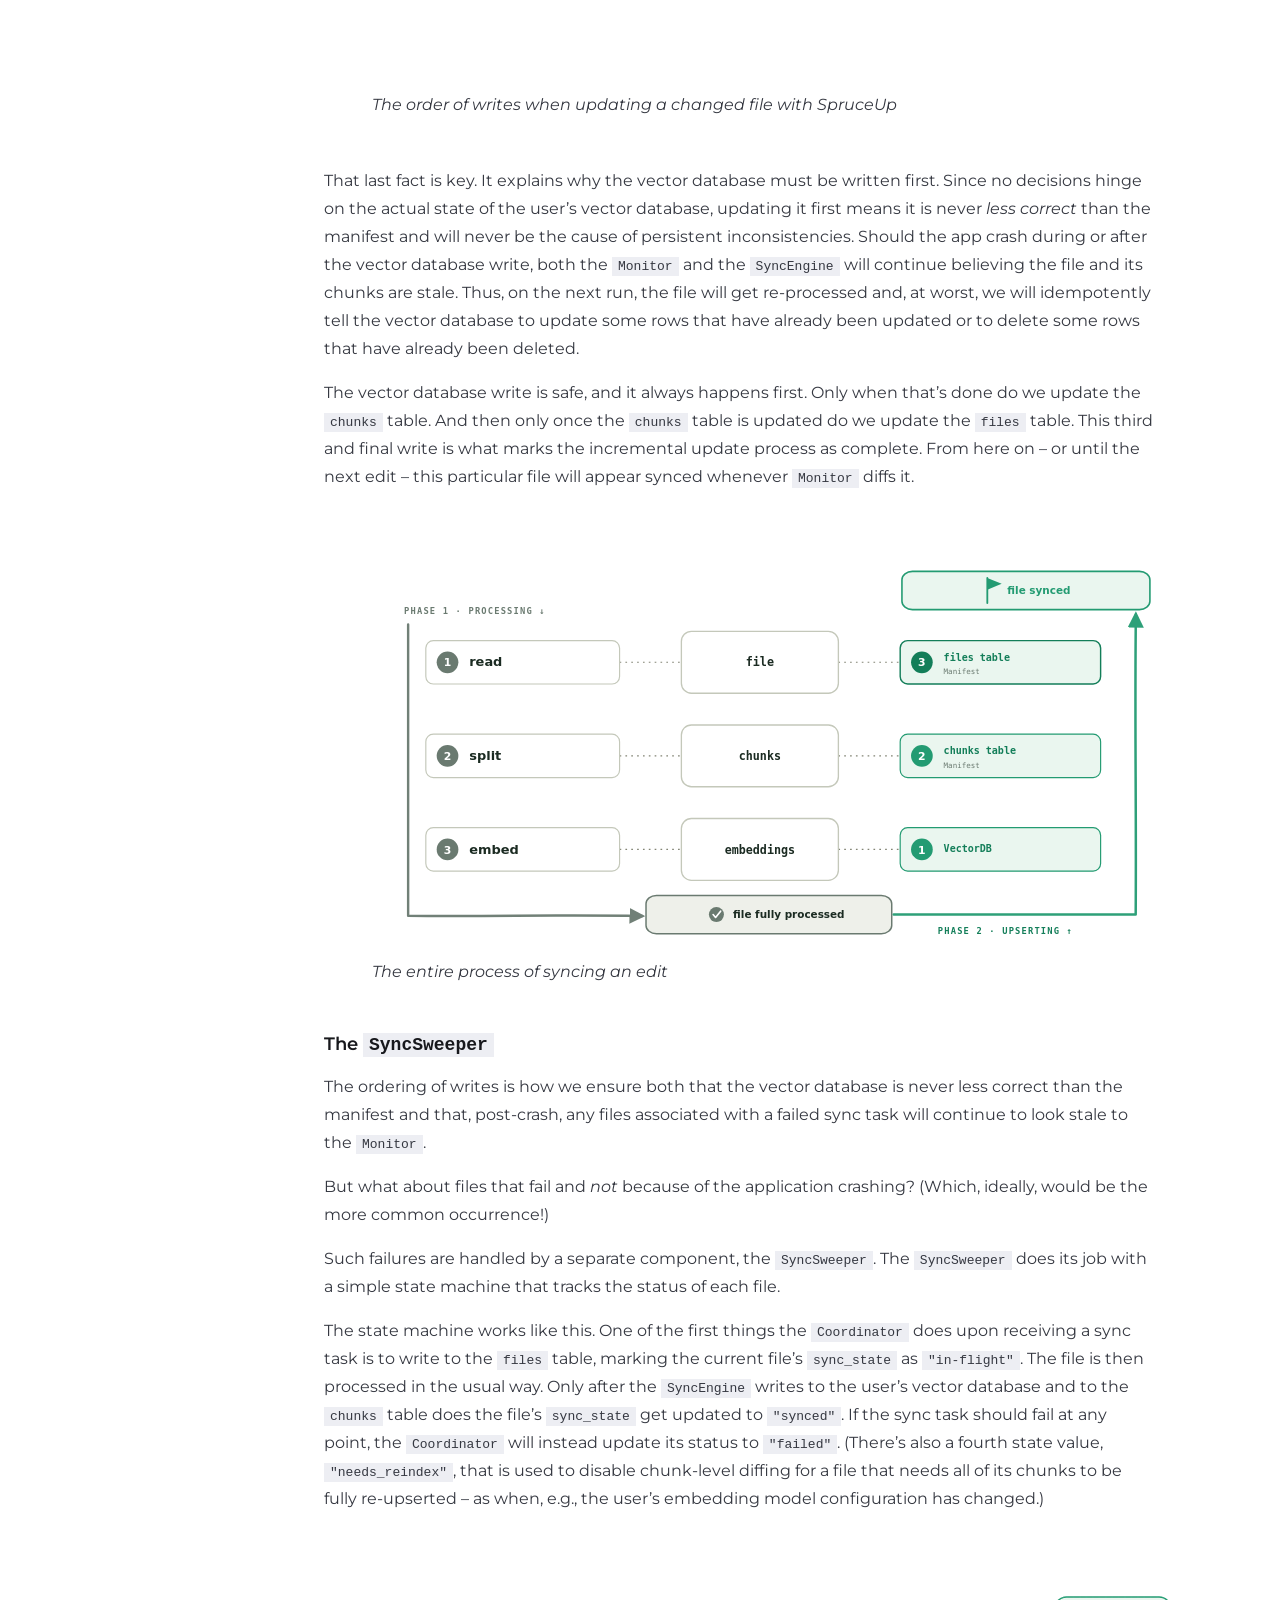
==== commit 7694c8dd: "deploy: SpruceUp-ai/spruceup-site@d37a66de69f4509087bda2db19460abc4b7b29b3" ====
--- a/case-study/index.html
+++ b/case-study/index.html
@@ -1,6 +1,6 @@
 <!DOCTYPE html><html lang="en" dir="ltr" data-theme="dark" data-has-toc data-has-sidebar class="astro-bguv2lll"> <head><meta charset="utf-8"/><meta name="viewport" content="width=device-width, initial-scale=1"/><title>Case Study | SpruceUp</title><link rel="canonical" href="https://spruceup-ai.github.io/case-study/"/><link rel="sitemap" href="/sitemap-index.xml"/><link rel="shortcut icon" href="/spruceup-logo-only-transparent.png" type="image/png"/><meta name="generator" content="Astro v6.4.4"/><meta name="generator" content="Starlight v0.39.3"/><meta property="og:title" content="Case Study"/><meta property="og:type" content="article"/><meta property="og:url" content="https://spruceup-ai.github.io/case-study/"/><meta property="og:locale" content="en"/><meta property="og:site_name" content="SpruceUp"/><meta name="twitter:card" content="summary_large_image"/><script>
 	document.documentElement.dataset.theme = 'light';
-</script><link rel="stylesheet" href="/_astro/print.DNXP8c50.css" media="print"><link rel="stylesheet" href="/_astro/common.DJPV7w6t.css"><script type="module" src="/_astro/page.B_tncCx8.js"></script><style>figcaption:where(.astro-ibaejvhb){font-style:italic}
+</script><link rel="stylesheet" href="/_astro/print.DNXP8c50.css" media="print"><link rel="stylesheet" href="/_astro/common.BnS0pnOu.css"><script type="module" src="/_astro/page.B_tncCx8.js"></script><style>figcaption:where(.astro-ibaejvhb){font-style:italic}
 </style></head> <body class="astro-bguv2lll"> <a href="#_top" class="astro-7q3lir66">Skip to content</a> <div class="page sl-flex astro-vrdttmbt"> <header class="header astro-vrdttmbt"><div class="header astro-3ef6ksr2"> <a href="/" class="logo-link astro-3ef6ksr2" aria-label="SpruceUp home"> <img src="/_astro/spruceup-logo-only-transparent.iL2BIKzi.png" width="1376" height="768" alt="" aria-hidden="true" class="logo-img astro-3ef6ksr2"> </a> <!-- Desktop nav --> <div class="sl-hidden md:sl-flex print:hidden right-group astro-3ef6ksr2"> <nav class="top-nav sl-flex astro-3ef6ksr2" aria-label="Site navigation"> <a href="/case-study/" class="nav-link astro-3ef6ksr2">Case Study</a><a href="/docs/" class="nav-link astro-3ef6ksr2">Docs</a><a href="/team/" class="nav-link astro-3ef6ksr2">Team</a> <a href="https://github.com/SpruceUp-ai/SpruceUp" class="nav-link github-link astro-3ef6ksr2" target="_blank" rel="noopener noreferrer" aria-label="GitHub"> <svg xmlns="http://www.w3.org/2000/svg" width="26" height="26" viewBox="0 0 24 24" fill="currentColor" aria-hidden="true" class="astro-3ef6ksr2"> <path d="M12 2C6.477 2 2 6.484 2 12.017c0 4.425 2.865 8.18 6.839 9.504.5.092.682-.217.682-.483 0-.237-.008-.868-.013-1.703-2.782.605-3.369-1.343-3.369-1.343-.454-1.158-1.11-1.466-1.11-1.466-.908-.62.069-.608.069-.608 1.003.07 1.531 1.032 1.531 1.032.892 1.53 2.341 1.088 2.91.832.092-.647.35-1.088.636-1.338-2.22-.253-4.555-1.113-4.555-4.951 0-1.093.39-1.988 1.029-2.688-.103-.253-.446-1.272.098-2.65 0 0 .84-.27 2.75 1.026A9.564 9.564 0 0112 6.844c.85.004 1.705.115 2.504.337 1.909-1.296 2.747-1.027 2.747-1.027.546 1.379.202 2.398.1 2.651.64.7 1.028 1.595 1.028 2.688 0 3.848-2.339 4.695-4.566 4.943.359.309.678.92.678 1.855 0 1.338-.012 2.419-.012 2.747 0 .268.18.58.688.482A10.019 10.019 0 0022 12.017C22 6.484 17.522 2 12 2z" class="astro-3ef6ksr2"></path> </svg> </a> </nav> </div> <!-- Mobile hamburger --> <details class="mobile-nav md:sl-hidden print:hidden astro-3ef6ksr2"> <summary aria-label="Open navigation menu" class="astro-3ef6ksr2"> <span class="bar astro-3ef6ksr2"></span> <span class="bar astro-3ef6ksr2"></span> <span class="bar astro-3ef6ksr2"></span> </summary> <nav class="mobile-menu astro-3ef6ksr2" aria-label="Mobile navigation"> <a href="/case-study/" class="mobile-nav-link astro-3ef6ksr2">Case Study</a><a href="/docs/" class="mobile-nav-link astro-3ef6ksr2">Docs</a><a href="/team/" class="mobile-nav-link astro-3ef6ksr2">Team</a> <a href="https://github.com/SpruceUp-ai/SpruceUp" class="mobile-nav-link astro-3ef6ksr2" target="_blank" rel="noopener noreferrer"> <svg xmlns="http://www.w3.org/2000/svg" width="18" height="18" viewBox="0 0 24 24" fill="currentColor" aria-hidden="true" class="astro-3ef6ksr2"> <path d="M12 2C6.477 2 2 6.484 2 12.017c0 4.425 2.865 8.18 6.839 9.504.5.092.682-.217.682-.483 0-.237-.008-.868-.013-1.703-2.782.605-3.369-1.343-3.369-1.343-.454-1.158-1.11-1.466-1.11-1.466-.908-.62.069-.608.069-.608 1.003.07 1.531 1.032 1.531 1.032.892 1.53 2.341 1.088 2.91.832.092-.647.35-1.088.636-1.338-2.22-.253-4.555-1.113-4.555-4.951 0-1.093.39-1.988 1.029-2.688-.103-.253-.446-1.272.098-2.65 0 0 .84-.27 2.75 1.026A9.564 9.564 0 0112 6.844c.85.004 1.705.115 2.504.337 1.909-1.296 2.747-1.027 2.747-1.027.546 1.379.202 2.398.1 2.651.64.7 1.028 1.595 1.028 2.688 0 3.848-2.339 4.695-4.566 4.943.359.309.678.92.678 1.855 0 1.338-.012 2.419-.012 2.747 0 .268.18.58.688.482A10.019 10.019 0 0022 12.017C22 6.484 17.522 2 12 2z" class="astro-3ef6ksr2"></path> </svg>
 GitHub
 </a> </nav> </details> </div> <script type="module">document.addEventListener("click",n=>{const e=document.querySelector(".mobile-nav");e?.open&&!e.contains(n.target)&&(e.open=!1)});</script></header> <nav class="sidebar print:hidden astro-vrdttmbt" aria-label="Main">  <div id="starlight__sidebar" class="sidebar-pane astro-vrdttmbt"> <div class="sidebar-content sl-flex astro-vrdttmbt"> <sl-sidebar-state-persist data-hash="0000000" class="astro-kku4brbg"> <script aria-hidden="true">
@@ -82,7 +82,7 @@
 <div class="sl-heading-wrapper level-h4"><h4 id="large-frameworks-with-incremental-updating-as-a-feature">Large frameworks with incremental updating as a feature</h4><a class="sl-anchor-link" href="#large-frameworks-with-incremental-updating-as-a-feature"><span aria-hidden="true" class="sl-anchor-icon"><svg width="16" height="16" viewBox="0 0 24 24"><path fill="currentcolor" d="m12.11 15.39-3.88 3.88a2.52 2.52 0 0 1-3.5 0 2.47 2.47 0 0 1 0-3.5l3.88-3.88a1 1 0 0 0-1.42-1.42l-3.88 3.89a4.48 4.48 0 0 0 6.33 6.33l3.89-3.88a1 1 0 1 0-1.42-1.42Zm8.58-12.08a4.49 4.49 0 0 0-6.33 0l-3.89 3.88a1 1 0 0 0 1.42 1.42l3.88-3.88a2.52 2.52 0 0 1 3.5 0 2.47 2.47 0 0 1 0 3.5l-3.88 3.88a1 1 0 1 0 1.42 1.42l3.88-3.89a4.49 4.49 0 0 0 0-6.33ZM8.83 15.17a1 1 0 0 0 1.1.22 1 1 0 0 0 .32-.22l4.92-4.92a1 1 0 0 0-1.42-1.42l-4.92 4.92a1 1 0 0 0 0 1.42Z"></path></svg></span><span class="sr-only" data-pagefind-ignore>Section titled “Large frameworks with incremental updating as a feature”</span></a></div>
 <p>They could turn to the solutions on offer from LlamaIndex and LangChain.</p>
 <p>While LlamaIndex and LangChain are both ecosystems in their own right, they involve far less lock-in. A RAG developer interested specifically in incremental updates could connect to either of these frameworks without needing to start over. For example, the switch to LlamaIndex would at a minimum require a team to adopt the LlamaIndex data model and set up a LlamaIndex compatible bookkeeping datastore. They would also need to periodically invoke the framework’s incremental updating function since, crucially, neither of these frameworks does live monitoring.</p>
-<p>Another option – and a more peripheral member of this category – is Pathway. Pathway is also a large framework but specializes in data streaming, rather than LLM integration*.* While Pathway’s incremental updating service <em>is</em> genuinely automated (unlike the aforementioned LlamaIndex and LangChain), integrating Pathway with an existing RAG application is rather more complicated. To adopt Pathway, a team would need, among other things, to rewrite their vector database querying logic to communicate with Pathway’s REST API, to setup, run, and maintain a docker service to manage the monitoring daemon, and to learn enough of Pathway’s streaming programming model (and the associated concepts – e.g. <em>connectors, tables, streaming operators</em>) to be able to engage in moderate amounts of customization.</p>
+<p>Another option – and a more peripheral member of this category – is Pathway. Pathway is also a large framework but specializes in data streaming, rather than LLM integration. While Pathway’s incremental updating service <em>is</em> genuinely automated (unlike the aforementioned LlamaIndex and LangChain), integrating Pathway with an existing RAG application is rather more complicated. To adopt Pathway, a team would need, among other things, to rewrite their vector database querying logic to communicate with Pathway’s REST API, to setup, run, and maintain a docker service to manage the monitoring daemon, and to learn enough of Pathway’s streaming programming model (and the associated concepts – e.g. <em>connectors, tables, streaming operators</em>) to be able to engage in moderate amounts of customization.</p>
 <div class="sl-heading-wrapper level-h4"><h4 id="a-framework-specialized-in-incremental-updating">A framework specialized in incremental updating</h4><a class="sl-anchor-link" href="#a-framework-specialized-in-incremental-updating"><span aria-hidden="true" class="sl-anchor-icon"><svg width="16" height="16" viewBox="0 0 24 24"><path fill="currentcolor" d="m12.11 15.39-3.88 3.88a2.52 2.52 0 0 1-3.5 0 2.47 2.47 0 0 1 0-3.5l3.88-3.88a1 1 0 0 0-1.42-1.42l-3.88 3.89a4.48 4.48 0 0 0 6.33 6.33l3.89-3.88a1 1 0 1 0-1.42-1.42Zm8.58-12.08a4.49 4.49 0 0 0-6.33 0l-3.89 3.88a1 1 0 0 0 1.42 1.42l3.88-3.88a2.52 2.52 0 0 1 3.5 0 2.47 2.47 0 0 1 0 3.5l-3.88 3.88a1 1 0 1 0 1.42 1.42l3.88-3.89a4.49 4.49 0 0 0 0-6.33ZM8.83 15.17a1 1 0 0 0 1.1.22 1 1 0 0 0 .32-.22l4.92-4.92a1 1 0 0 0-1.42-1.42l-4.92 4.92a1 1 0 0 0 0 1.42Z"></path></svg></span><span class="sr-only" data-pagefind-ignore>Section titled “A framework specialized in incremental updating”</span></a></div>
 <p>A final option is CocoIndex, an open-source data transformation framework that specializes in incremental updates. Their product is not specifically focused on RAG apps or even vector databases but is, rather, a generic platform for transformations broadly construed (which could encompass, e.g., a pipeline that creates a markdown summary from Github repos and another that creates a neo4j knowledge graph from a podcast feed.)</p>
 <p>CocoIndex does have a live monitoring option, can be used without integrating into a larger ecosystem, and does have a wide variety of connectors to popular data sources and databases. It is an immensely flexible dataflow framework with a production-grade Rust core, designed to perform efficient incremental updating on <em>any</em> data pipeline that builds on top of it.</p>
@@ -96,7 +96,7 @@
 <p>Being narrowly focused on RAG applications, SpruceUp lacks the flexibility of CocoIndex and has fewer overall services than all of the aforelisted products and ecosystems. Which means, it’s not a perfect fit for every team. The Buy-a-RAG stacks are a better solution for those already ensconced in one of those ecosystems or who prefer a quick, hands-off development process from a proven provider. The LLM integration frameworks will appeal to teams whose LLM-powered apps are already hooked into one of <em>their</em> ecosystems as well as to teams for whom <em>incremental updating</em> is just one among many needed services. CocoIndex will be a better fit for teams juggling multiple AI workloads (e.g. RAG, streaming, structured extraction) and wanting to support all of them with a flexible incremental updating platform.</p>
 <p>In contrast, SpruceUp is a good fit for teams who just need incremental updating and want something simple and opinionated.</p>
 <p>In terms of simplicity, SpruceUp is by far the most lightweight of the options we’ve looked at. It is, again, more of an appliance than a framework – with all the associated benefits and costs. To integrate with SpruceUp, a RAG developer primarily just needs to create a <code dir="auto">spruceup_pipeline.py</code> file that (a) contains their app’s existing data transformation logic inside a single <code dir="auto">transform</code> function and (b) makes a call to a custom <code dir="auto">define_config</code> function specifying the user’s preferred data source(s), embedding model, and target database. There is no framework-specific data model to be learned, no complex dependency injection mechanism to be grappled with, no custom SDK.</p>
-<p>As for being <em>opinionated</em>, consider a feature that is present in both SpruceUp and its nearest neighbor, CocoIndex: caching and embedding batching.</p>
+<p>As for being <em>opinionated</em>, consider two features present in both SpruceUp and its nearest neighbor, CocoIndex: caching and embedding batching.</p>
 <p>The engineers behind both projects are aware that there are significant performance improvements to be had by caching the results of expensive transformation functions – e.g. external embedding model calls. Accordingly, both projects provide the user with a toolset for using that feature in their pipeline. The difference is at the embedding step, in particular. CocoIndex exposes a <code dir="auto">memo</code> flag that must be explicitly assigned to <code dir="auto">True</code> for a sub-function’s results to be cached. Which means, again, it’s up to the user to be aware of the feature and of its importance. SpruceUp in contrast memoizes embeddings by default. We think that those savings are too important to leave on the table.</p>
 <p>Similar remarks apply to batching calls to embedding models. Given the speed at which smaller files can be processed, there is a real concern that pipelines making an embedding request per-file (or, worse, per-chunk) will hit rate limits and start receiving <code dir="auto">429 Too Many Request</code> errors. The obvious intervention is to batch our embeddings, turning single-file requests into multi-file requests. Again, both teams are aware of this.</p>
 <p>While CocoIndex’s simple, out-of-the-box embedding operations do batch by default, the typical user’s custom CocoIndex pipeline – which makes an API call in-line and once per chunk or file – won’t. To take advantage of this core efficiency, the user needs to know this feature exists in the framework, understand its purpose and potential, and remember to turn it on for their custom pipeline.</p>
@@ -105,7 +105,7 @@
 <div class="sl-heading-wrapper level-h3"><h3 id="overview">Overview</h3><a class="sl-anchor-link" href="#overview"><span aria-hidden="true" class="sl-anchor-icon"><svg width="16" height="16" viewBox="0 0 24 24"><path fill="currentcolor" d="m12.11 15.39-3.88 3.88a2.52 2.52 0 0 1-3.5 0 2.47 2.47 0 0 1 0-3.5l3.88-3.88a1 1 0 0 0-1.42-1.42l-3.88 3.89a4.48 4.48 0 0 0 6.33 6.33l3.89-3.88a1 1 0 1 0-1.42-1.42Zm8.58-12.08a4.49 4.49 0 0 0-6.33 0l-3.89 3.88a1 1 0 0 0 1.42 1.42l3.88-3.88a2.52 2.52 0 0 1 3.5 0 2.47 2.47 0 0 1 0 3.5l-3.88 3.88a1 1 0 1 0 1.42 1.42l3.88-3.89a4.49 4.49 0 0 0 0-6.33ZM8.83 15.17a1 1 0 0 0 1.1.22 1 1 0 0 0 .32-.22l4.92-4.92a1 1 0 0 0-1.42-1.42l-4.92 4.92a1 1 0 0 0 0 1.42Z"></path></svg></span><span class="sr-only" data-pagefind-ignore>Section titled “Overview”</span></a></div>
 <p>SpruceUp is effectively a wrapper on a RAG application’s data transformation pipeline, adding the <em>incremental update</em> functionality but otherwise leaving the process unchanged. Unsurprisingly, then, user data moves through SpruceUp in essentially the same way it would move through a RAG app. Upon being edited, a user’s file is retrieved, then chunked and embedded, then the resulting vectors are compared against what was generated on the previous run, with all differences written to the user’s vector database.</p>
 <p>Here’s a more detailed description of the same process, with an emphasis on the components that facilitate the incremental updating.</p>
-<p>Let’s start with the user. To actually <em>use</em> SpruceUp, the would-be user needs to install the <code dir="auto">spruceup-ai</code> Python package in their project, needs to create a <code dir="auto">spruceup_pipeline.py</code> file in that project directory, needs to add their data pipeline’s transformation logic to that file and calls <code dir="auto">define_config</code> to set their preferred data source, embedding model, and target vector database, and, lastly, needs to run <code dir="auto">spruceup start</code> from a terminal. That starts SpruceUp, and it will continue to run, monitoring the user’s data corpus and incrementally updating their vector database, unless and until it is terminated.</p>
+<p>Let’s start with the user. To actually <em>use</em> SpruceUp, the would-be user needs to install the <code dir="auto">spruceup-ai</code> Python package in their project, needs to create a <code dir="auto">spruceup_pipeline.py</code> file in that project directory, needs to add their data pipeline’s transformation logic to that file and call <code dir="auto">define_config</code> to set their preferred data source, embedding model, and target vector database, and, lastly, needs to run <code dir="auto">spruceup start</code> from a terminal. That starts SpruceUp, which will continue to run, monitoring the user’s data corpus and incrementally updating their vector database, unless and until it is terminated.</p>
 <p>The first important thing that happens upon startup is the creation of a <code dir="auto">Monitor</code> object whose job is to detect changes in the user’s data corpus. It will persist as a daemon process for as long as SpruceUp remains running, catching incoming file changes either by waiting for OS-level event notifications (for local files) or through polling (for cloud-hosted files.) The <code dir="auto">Monitor</code> starts off in a catch-up phase. During this phase, the <code dir="auto">Monitor</code> does file-level diffing to identify all the changes that have occurred among the user’s files since the last time SpruceUp ran. Each changed file is incrementally updated. Once those catch-ups are done, the <code dir="auto">Monitor</code> enters a watching phase where it waits for new edits to occur.</p>
 <p>During both phases, each incoming change gets represented as a <em>sync task</em>, and each sync task is added to a queue. The queue is drained by a <code dir="auto">Coordinator</code> object whose job is to guide files through the incremental update process. For each sync task, the <code dir="auto">Coordinator</code> first retrieves the file’s contents then calls the user-defined <code dir="auto">transform</code> function to turn that content into vectors. Those vectors are then passed off to the <code dir="auto">SyncEngine</code> which compares them against our manifest database – a local record of what exists in the user’s vector database – to make a determination about what needs to be incrementally updated.</p>
 <p><img src="/_astro/iv-Architecture_Overview.DU2DUw--_2cwy6g.svg" alt="alt text" loading="lazy" decoding="async" width="1300" height="762">
@@ -842,7 +842,7 @@
 <p>Each user’s custom transformation function can include any number of data manipulation steps, including high-latency network requests, computationally expensive conversions, or pricey LLM calls. We can’t anticipate each user’s needs nor pre-determine which parts of their pipeline are expensive and slow. Instead, we turn that decision over to the user, exposing an optional <code dir="auto">@memoize</code> decorator that they can deploy as-needed to turn on caching. To use it, a user needs to extract each expensive step into a separate helper function and then wrap that function in the decorator. SpruceUp will then take charge of caching the function’s results, saving them in SQLite, and serving them back on subsequent runs, as appropriate. (It’s <em>appropriate</em> to return the cached results for a memoized sub-function when and only when the same file is being re-processed and the same sub-function is being re-invoked with the same arguments.)</p>
 <div class="sl-heading-wrapper level-h5"><h5 id="embedding-caching">Embedding caching</h5><a class="sl-anchor-link" href="#embedding-caching"><span aria-hidden="true" class="sl-anchor-icon"><svg width="16" height="16" viewBox="0 0 24 24"><path fill="currentcolor" d="m12.11 15.39-3.88 3.88a2.52 2.52 0 0 1-3.5 0 2.47 2.47 0 0 1 0-3.5l3.88-3.88a1 1 0 0 0-1.42-1.42l-3.88 3.89a4.48 4.48 0 0 0 6.33 6.33l3.89-3.88a1 1 0 1 0-1.42-1.42Zm8.58-12.08a4.49 4.49 0 0 0-6.33 0l-3.89 3.88a1 1 0 0 0 1.42 1.42l3.88-3.88a2.52 2.52 0 0 1 3.5 0 2.47 2.47 0 0 1 0 3.5l-3.88 3.88a1 1 0 1 0 1.42 1.42l3.88-3.89a4.49 4.49 0 0 0 0-6.33ZM8.83 15.17a1 1 0 0 0 1.1.22 1 1 0 0 0 .32-.22l4.92-4.92a1 1 0 0 0-1.42-1.42l-4.92 4.92a1 1 0 0 0 0 1.42Z"></path></svg></span><span class="sr-only" data-pagefind-ignore>Section titled “Embedding caching”</span></a></div>
 <p>SpruceUp also caches embeddings.</p>
-<p>In our testing, the embedding step could sometimes occupy as much as 85% of the wall-clock time when doing an initial ingestion on a simple user pipeline. (While that percentage declines if the user’s files are mostly cloud-hosted, if the user’s vector database is non-local, or if there are other expensive steps present in the user’s transformation function, it remains significant – often in the 40-50% range.)</p>
+<p>In our testing, the embedding step could sometimes occupy as much as 85% of the wall-clock time when doing an initial ingestion on a simple user pipeline. (That percentage declines if the user’s files are mostly cloud-hosted, if the user’s vector database is non-local, or if there are other expensive steps present in the user’s transformation function, but it remains significant – often in the 40-50% range.)</p>
 <p>Accordingly, this is likely the most important caching efficiency in a typical RAG app, and we don’t expose it as a user-facing toggle. Rather, SpruceUp simply checks the embedding cache every time the embedder gets called during a transform. If there’s a hit  – i.e. if the chunk belongs to a file with the same <code dir="auto">file_id</code>, and has exactly the same content hash as before – we return the previous embedding and skip the expensive network call.</p>
 <p><img src="/_astro/ix-Transform_Caching_Checkpoints.BjqJ48mF_Z1NWWYB.svg" alt="alt text" loading="lazy" decoding="async" width="1300" height="466">
 <em>Caching for the both user sub-function transforms and embeddings</em></p>
@@ -862,7 +862,8 @@
 <em>Cross-file embedding batching</em></p>
 <p>The entire process works like this. The user’s transform function receives as input both the raw data from a given file and the aforementioned <code dir="auto">embed</code> method. Once they’ve turned their file into a list of chunks, they pass those chunks into an <code dir="auto">embed</code> call and <code dir="auto">await</code> the embeddings. Under the hood, the <code dir="auto">embed</code> call is actually an alias for a <code dir="auto">process_chunks</code> method defined on the <code dir="auto">EmbeddingBatcher</code>. It first checks the embedding cache for each of the passed-in chunks, and on a cache miss does three additional things.</p>
 <p>First, it creates an in-memory <code dir="auto">future</code> – i.e. a promise to attempt to complete some work at a later point in time – for each pending chunk. In this case, the promise is that the <code dir="auto">EmbeddingBatcher</code> will retrieve an embedding for that chunk. Second, the <code dir="auto">EmbeddingBatcher</code> adds the current file’s chunks to a common pool, which is, essentially, a waiting room for chunks that still need embeddings. Third, the <code dir="auto">EmbeddingBatcher</code> wakes up an event-driven flusher process to check on the pool of waiting chunks. If the pool has grown large enough <em>or</em> if enough time (1000 ms) has passed, the flusher splits the pool into large batches and sends each batch off to the embedding model. (The pool is “large enough” when it contains at least as many chunks as the <code dir="auto">max_batch_size</code> allowed by the user’s embedding model provider.) The flusher then goes back to sleep and execution passes to some other co-routine.</p>
-<p>When the embeddings finally come back from the provider, the <code dir="auto">EmbeddingBatcher</code> distributes them back out to the individual chunks, thereby resolving each chunk’s <code dir="auto">future</code>. A list of embeddings are passed back to the user when (and only when) every <code dir="auto">future</code> for every chunk in a particular file has been resolved. At that point the sync task for that file unfreezes and can continue processing the user’s <code dir="auto">transform</code> function, embeddings in hand. If, on the other hand, any steps taken inside of the <code dir="auto">EmbeddingBatcher</code> fail, all affected files have their <code dir="auto">sync_state</code> set to <code dir="auto">"failed"</code> and all affected chunks’ have their <code dir="auto">future</code>s marked as <em>done</em> and set with an exception.</p>
+<p>When the embeddings finally come back from the provider, the <code dir="auto">EmbeddingBatcher</code> distributes them back out to the individual chunks, thereby resolving each chunk’s <code dir="auto">future</code>. A list of embeddings are passed back to the user when (and only when) every <code dir="auto">future</code> for every chunk in a particular file has been resolved. At that point, the sync task for that file unfreezes and can continue processing the user’s <code dir="auto">transform</code> function, embeddings in hand.</p>
+<p>If, on the other hand, any steps taken inside of the <code dir="auto">EmbeddingBatcher</code> fail, all affected files have their <code dir="auto">sync_state</code> set to <code dir="auto">"failed"</code> and all affected chunks have their <code dir="auto">future</code>s marked as <em>done</em> and set with an exception.</p>
 <div class="sl-heading-wrapper level-h2"><h2 id="future-development-plans">Future Development Plans</h2><a class="sl-anchor-link" href="#future-development-plans"><span aria-hidden="true" class="sl-anchor-icon"><svg width="16" height="16" viewBox="0 0 24 24"><path fill="currentcolor" d="m12.11 15.39-3.88 3.88a2.52 2.52 0 0 1-3.5 0 2.47 2.47 0 0 1 0-3.5l3.88-3.88a1 1 0 0 0-1.42-1.42l-3.88 3.89a4.48 4.48 0 0 0 6.33 6.33l3.89-3.88a1 1 0 1 0-1.42-1.42Zm8.58-12.08a4.49 4.49 0 0 0-6.33 0l-3.89 3.88a1 1 0 0 0 1.42 1.42l3.88-3.88a2.52 2.52 0 0 1 3.5 0 2.47 2.47 0 0 1 0 3.5l-3.88 3.88a1 1 0 1 0 1.42 1.42l3.88-3.89a4.49 4.49 0 0 0 0-6.33ZM8.83 15.17a1 1 0 0 0 1.1.22 1 1 0 0 0 .32-.22l4.92-4.92a1 1 0 0 0-1.42-1.42l-4.92 4.92a1 1 0 0 0 0 1.42Z"></path></svg></span><span class="sr-only" data-pagefind-ignore>Section titled “Future Development Plans”</span></a></div>
 <p>Our future plans to build-out SpruceUp encompass fixing a few tough edge cases and adding a handful of valuable features.</p>
 <div class="sl-heading-wrapper level-h3"><h3 id="known-edge-cases">Known edge cases</h3><a class="sl-anchor-link" href="#known-edge-cases"><span aria-hidden="true" class="sl-anchor-icon"><svg width="16" height="16" viewBox="0 0 24 24"><path fill="currentcolor" d="m12.11 15.39-3.88 3.88a2.52 2.52 0 0 1-3.5 0 2.47 2.47 0 0 1 0-3.5l3.88-3.88a1 1 0 0 0-1.42-1.42l-3.88 3.89a4.48 4.48 0 0 0 6.33 6.33l3.89-3.88a1 1 0 1 0-1.42-1.42Zm8.58-12.08a4.49 4.49 0 0 0-6.33 0l-3.89 3.88a1 1 0 0 0 1.42 1.42l3.88-3.88a2.52 2.52 0 0 1 3.5 0 2.47 2.47 0 0 1 0 3.5l-3.88 3.88a1 1 0 1 0 1.42 1.42l3.88-3.89a4.49 4.49 0 0 0 0-6.33ZM8.83 15.17a1 1 0 0 0 1.1.22 1 1 0 0 0 .32-.22l4.92-4.92a1 1 0 0 0-1.42-1.42l-4.92 4.92a1 1 0 0 0 0 1.42Z"></path></svg></span><span class="sr-only" data-pagefind-ignore>Section titled “Known edge cases”</span></a></div>
--- a/_astro/common.BnS0pnOu.css
+++ b/_astro/common.BnS0pnOu.css
@@ -0,0 +1 @@
+@import"https://fonts.googleapis.com/css2?family=Montserrat:ital,wght@0,400;0,600;0,700;1,400&display=swap";:root:has(.team-page){--sl-content-width: 80rem}:root:has(.case-study-page){--sl-content-width: 72rem}:root:has(.case-study-page) .sl-markdown-content :is(p,h1,h2,h3,h4,h5,h6,ul,ol,blockquote,table){max-width:min(52rem,100%);margin-inline:0}:root:has(.case-study-page) .sl-markdown-content p:has(>img){max-width:min(72rem,100%);margin-inline:0;margin:3rem}:root:has(.case-study-page) .sl-markdown-content img{width:100%}:root{--spruceup-green-deep: #4c8e73;--sl-font: "Montserrat", sans-serif;--sl-mobile-toc-height: 1rem}:root{--sl-color-accent-low: #caf471;--sl-color-accent: #35a016;--sl-color-accent-high: #4c8e73;--sl-color-text-accent: #35a016}@media(min-width:48.75rem){.right-sidebar-panel{display:block}}@media(min-width:50em){:root[data-has-sidebar]{--sl-content-inline-start: 0rem}#starlight__sidebar{display:none}}.main-frame{padding-inline:max(0px,calc((100% - 90rem)/2));overflow-x:clip}header.header .header{max-width:110rem;margin-inline:auto}[data-has-sidebar] header.header{padding-inline-end:var(--sl-nav-pad-x)}:root[data-has-hero]{--sl-main-pad: 0}:root[data-has-hero] .content-panel{padding-bottom:0}starlight-toc h2{display:none}.right-sidebar-panel a[href="#_top"]{display:none}.right-sidebar-panel{padding-top:1.5rem}.right-sidebar-panel a{display:block;font-size:var(--sl-text-base);font-weight:600;color:var(--spruceup-green-deep);padding:.5rem 1.25rem .5rem 1rem;border-inline-start:3px solid transparent;border-radius:0 6px 6px 0;text-decoration:none;transition:color .2s ease,background-color .2s ease,transform .2s ease,border-color .2s ease}.right-sidebar-panel a:hover{color:var(--spruceup-green-deep);background-color:color-mix(in srgb,var(--spruceup-green-deep) 20%,transparent);transform:translate(4px)}.right-sidebar-panel li li a{font-size:var(--sl-text-sm);font-weight:400;color:var(--spruceup-green-deep);padding-inline-start:1.75rem}@layer starlight.base,starlight.reset,starlight.core,starlight.content,starlight.components,starlight.utils;@layer starlight.base{:root,::backdrop{--sl-color-white: hsl(0, 0%, 100%);--sl-color-gray-1: hsl(224, 20%, 94%);--sl-color-gray-2: hsl(224, 6%, 77%);--sl-color-gray-3: hsl(224, 6%, 56%);--sl-color-gray-4: hsl(224, 7%, 36%);--sl-color-gray-5: hsl(224, 10%, 23%);--sl-color-gray-6: hsl(224, 14%, 16%);--sl-color-black: hsl(224, 10%, 10%);--sl-hue-orange: 41;--sl-color-orange-low: hsl(var(--sl-hue-orange), 39%, 22%);--sl-color-orange: hsl(var(--sl-hue-orange), 82%, 63%);--sl-color-orange-high: hsl(var(--sl-hue-orange), 82%, 87%);--sl-hue-green: 101;--sl-color-green-low: hsl(var(--sl-hue-green), 39%, 22%);--sl-color-green: hsl(var(--sl-hue-green), 82%, 63%);--sl-color-green-high: hsl(var(--sl-hue-green), 82%, 80%);--sl-hue-blue: 234;--sl-color-blue-low: hsl(var(--sl-hue-blue), 54%, 20%);--sl-color-blue: hsl(var(--sl-hue-blue), 100%, 60%);--sl-color-blue-high: hsl(var(--sl-hue-blue), 100%, 87%);--sl-hue-purple: 281;--sl-color-purple-low: hsl(var(--sl-hue-purple), 39%, 22%);--sl-color-purple: hsl(var(--sl-hue-purple), 82%, 63%);--sl-color-purple-high: hsl(var(--sl-hue-purple), 82%, 89%);--sl-hue-red: 339;--sl-color-red-low: hsl(var(--sl-hue-red), 39%, 22%);--sl-color-red: hsl(var(--sl-hue-red), 82%, 63%);--sl-color-red-high: hsl(var(--sl-hue-red), 82%, 87%);--sl-color-accent-low: hsl(224, 54%, 20%);--sl-color-accent: hsl(224, 100%, 60%);--sl-color-accent-high: hsl(224, 100%, 85%);--sl-color-text: var(--sl-color-gray-2);--sl-color-text-accent: var(--sl-color-accent-high);--sl-color-text-invert: var(--sl-color-accent-low);--sl-color-bg: var(--sl-color-black);--sl-color-bg-nav: var(--sl-color-gray-6);--sl-color-bg-sidebar: var(--sl-color-gray-6);--sl-color-bg-inline-code: var(--sl-color-gray-5);--sl-color-bg-accent: var(--sl-color-accent-high);--sl-color-hairline-light: var(--sl-color-gray-5);--sl-color-hairline: var(--sl-color-gray-6);--sl-color-hairline-shade: var(--sl-color-black);--sl-color-backdrop-overlay: hsla(223, 13%, 10%, .66);--sl-shadow-sm: 0px 1px 1px hsla(0, 0%, 0%, .12), 0px 2px 1px hsla(0, 0%, 0%, .24);--sl-shadow-md: 0px 8px 4px hsla(0, 0%, 0%, .08), 0px 5px 2px hsla(0, 0%, 0%, .08), 0px 3px 2px hsla(0, 0%, 0%, .12), 0px 1px 1px hsla(0, 0%, 0%, .15);--sl-shadow-lg: 0px 25px 7px hsla(0, 0%, 0%, .03), 0px 16px 6px hsla(0, 0%, 0%, .1), 0px 9px 5px hsla(223, 13%, 10%, .33), 0px 4px 4px hsla(0, 0%, 0%, .75), 0px 4px 2px hsla(0, 0%, 0%, .25);--sl-text-2xs: .75rem;--sl-text-xs: .8125rem;--sl-text-sm: .875rem;--sl-text-base: 1rem;--sl-text-lg: 1.125rem;--sl-text-xl: 1.25rem;--sl-text-2xl: 1.5rem;--sl-text-3xl: 1.8125rem;--sl-text-4xl: 2.1875rem;--sl-text-5xl: 2.625rem;--sl-text-6xl: 4rem;--sl-text-body: var(--sl-text-base);--sl-text-body-sm: var(--sl-text-xs);--sl-text-code: var(--sl-text-sm);--sl-text-code-sm: var(--sl-text-xs);--sl-text-h1: var(--sl-text-4xl);--sl-text-h2: var(--sl-text-3xl);--sl-text-h3: var(--sl-text-2xl);--sl-text-h4: var(--sl-text-xl);--sl-text-h5: var(--sl-text-lg);--sl-line-height: 1.75;--sl-line-height-headings: 1.2;--sl-font-system: -apple-system, BlinkMacSystemFont, "Segoe UI", Roboto, "Helvetica Neue", "Noto Sans", Arial, sans-serif, "Apple Color Emoji", "Segoe UI Emoji", "Segoe UI Symbol", "Noto Color Emoji";--sl-font-system-mono: ui-monospace, SFMono-Regular, Menlo, Monaco, Consolas, "Liberation Mono", "Courier New", monospace;--__sl-font: var(--sl-font, var(--sl-font-system)), var(--sl-font-system);--__sl-font-mono: var(--sl-font-mono, var(--sl-font-system-mono)), var(--sl-font-system-mono);--sl-nav-height: 3.5rem;--sl-nav-pad-x: 1rem;--sl-nav-pad-y: .75rem;--sl-mobile-toc-height: 3rem;--sl-sidebar-width: 18.75rem;--sl-sidebar-pad-x: 1rem;--sl-content-width: 45rem;--sl-content-pad-x: 1rem;--sl-content-gap-y: 1rem;--sl-main-pad: 0 0 3vh 0;--sl-menu-button-size: 2rem;--sl-nav-gap: var(--sl-content-pad-x);--sl-outline-offset-inside: -.1875rem;--sl-z-index-toc: 4;--sl-z-index-menu: 5;--sl-z-index-navbar: 10;--sl-z-index-skiplink: 20}:root[data-theme=light],[data-theme=light] ::backdrop{--sl-color-white: hsl(224, 10%, 10%);--sl-color-gray-1: hsl(224, 14%, 16%);--sl-color-gray-2: hsl(224, 10%, 23%);--sl-color-gray-3: hsl(224, 7%, 36%);--sl-color-gray-4: hsl(224, 6%, 56%);--sl-color-gray-5: hsl(224, 6%, 77%);--sl-color-gray-6: hsl(224, 20%, 94%);--sl-color-gray-7: hsl(224, 19%, 97%);--sl-color-black: hsl(0, 0%, 100%);--sl-color-orange-high: hsl(var(--sl-hue-orange), 80%, 25%);--sl-color-orange: hsl(var(--sl-hue-orange), 90%, 60%);--sl-color-orange-low: hsl(var(--sl-hue-orange), 90%, 88%);--sl-color-green-high: hsl(var(--sl-hue-green), 80%, 22%);--sl-color-green: hsl(var(--sl-hue-green), 90%, 46%);--sl-color-green-low: hsl(var(--sl-hue-green), 85%, 90%);--sl-color-blue-high: hsl(var(--sl-hue-blue), 80%, 30%);--sl-color-blue: hsl(var(--sl-hue-blue), 90%, 60%);--sl-color-blue-low: hsl(var(--sl-hue-blue), 88%, 90%);--sl-color-purple-high: hsl(var(--sl-hue-purple), 90%, 30%);--sl-color-purple: hsl(var(--sl-hue-purple), 90%, 60%);--sl-color-purple-low: hsl(var(--sl-hue-purple), 80%, 90%);--sl-color-red-high: hsl(var(--sl-hue-red), 80%, 30%);--sl-color-red: hsl(var(--sl-hue-red), 90%, 60%);--sl-color-red-low: hsl(var(--sl-hue-red), 80%, 90%);--sl-color-accent-high: hsl(234, 80%, 30%);--sl-color-accent: hsl(234, 90%, 60%);--sl-color-accent-low: hsl(234, 88%, 90%);--sl-color-text-accent: var(--sl-color-accent);--sl-color-text-invert: var(--sl-color-black);--sl-color-bg-nav: var(--sl-color-gray-7);--sl-color-bg-sidebar: var(--sl-color-bg);--sl-color-bg-inline-code: var(--sl-color-gray-6);--sl-color-bg-accent: var(--sl-color-accent);--sl-color-hairline-light: var(--sl-color-gray-6);--sl-color-hairline-shade: var(--sl-color-gray-6);--sl-color-backdrop-overlay: hsla(225, 9%, 36%, .66);--sl-shadow-sm: 0px 1px 1px hsla(0, 0%, 0%, .06), 0px 2px 1px hsla(0, 0%, 0%, .06);--sl-shadow-md: 0px 8px 4px hsla(0, 0%, 0%, .03), 0px 5px 2px hsla(0, 0%, 0%, .03), 0px 3px 2px hsla(0, 0%, 0%, .06), 0px 1px 1px hsla(0, 0%, 0%, .06);--sl-shadow-lg: 0px 25px 7px rgba(0, 0, 0, .01), 0px 16px 6px hsla(0, 0%, 0%, .03), 0px 9px 5px hsla(223, 13%, 10%, .08), 0px 4px 4px hsla(0, 0%, 0%, .16), 0px 4px 2px hsla(0, 0%, 0%, .04)}@media(min-width:50em){:root{--sl-nav-height: 4rem;--sl-nav-pad-x: 1.5rem;--sl-text-h1: var(--sl-text-5xl);--sl-text-h2: var(--sl-text-4xl);--sl-text-h3: var(--sl-text-3xl);--sl-text-h4: var(--sl-text-2xl)}}@media(min-width:72rem){:root{--sl-content-pad-x: 1.5rem;--sl-mobile-toc-height: 0rem}}}@layer starlight.reset{*,*:before,*:after{box-sizing:border-box}*{margin:0}html{color-scheme:dark;accent-color:var(--sl-color-accent);-webkit-text-size-adjust:100%;text-size-adjust:100%}html[data-theme=light]{color-scheme:light}body{font-family:var(--__sl-font);line-height:var(--sl-line-height);-webkit-font-smoothing:antialiased;color:var(--sl-color-text);background-color:var(--sl-color-bg)}[lang]:where(:lang(zh),:lang(ja)){text-autospace:normal}[lang]:where(:not(:lang(zh),:lang(ja))){text-autospace:initial}pre,code,samp,kbd{text-autospace:no-autospace}input,button,textarea,select{font:inherit}p,h1,h2,h3,h4,h5,h6,code{overflow-wrap:break-word}code{font-family:var(--__sl-font-mono)}}@layer starlight.components{.starlight-aside{padding:1rem;border-inline-start:.25rem solid var(--sl-color-asides-border);color:var(--sl-color-white)}.starlight-aside--note{--sl-color-asides-text-accent: var(--sl-color-blue-high);--sl-color-asides-border: var(--sl-color-blue);background-color:var(--sl-color-blue-low)}.starlight-aside--tip{--sl-color-asides-text-accent: var(--sl-color-purple-high);--sl-color-asides-border: var(--sl-color-purple);background-color:var(--sl-color-purple-low)}.starlight-aside--caution{--sl-color-asides-text-accent: var(--sl-color-orange-high);--sl-color-asides-border: var(--sl-color-orange);background-color:var(--sl-color-orange-low)}.starlight-aside--danger{--sl-color-asides-text-accent: var(--sl-color-red-high);--sl-color-asides-border: var(--sl-color-red);background-color:var(--sl-color-red-low)}.starlight-aside__title{display:flex;gap:.5rem;align-items:center;font-size:var(--sl-text-h5);font-weight:600;line-height:var(--sl-line-height-headings);color:var(--sl-color-asides-text-accent)}.starlight-aside__icon{font-size:1.333em;width:1em;height:1em}.starlight-aside__title+.starlight-aside__content{margin-top:.5rem}.starlight-aside__content:empty{display:none}.starlight-aside__content a{color:var(--sl-color-asides-text-accent)}}@layer starlight.utils{.sr-only{position:absolute;width:1px;height:1px;padding:0;margin:-1px;overflow:hidden;clip:rect(0,0,0,0);white-space:nowrap;border-width:0}.sl-hidden{display:none}.sl-flex{display:flex}.sl-block{display:block}@media(min-width:50rem){.md\:sl-hidden{display:none}.md\:sl-flex{display:flex}.md\:sl-block{display:block}}@media(min-width:72rem){.lg\:sl-hidden{display:none}.lg\:sl-flex{display:flex}.lg\:sl-block{display:block}}[data-theme=light] .light\:sl-hidden,[data-theme=dark] .dark\:sl-hidden{display:none}[dir=rtl] .rtl\:flip:not(:where([dir=rtl] [dir=ltr] *)){transform:scaleX(-1)}}@layer starlight.content{.sl-markdown-content .sl-heading-wrapper{--sl-anchor-icon-size: .8275em;--sl-anchor-icon-gap: .25em;--sl-anchor-icon-space: calc(var(--sl-anchor-icon-size) + var(--sl-anchor-icon-gap));line-height:var(--sl-line-height-headings)}.sl-markdown-content :not(h1,h2,h3,h4,h5,h6,.sl-heading-wrapper)+:is(.sl-heading-wrapper){margin-top:1.5em}.sl-markdown-content .sl-heading-wrapper.level-h1{font-size:var(--sl-text-h1)}.sl-markdown-content .sl-heading-wrapper.level-h2{font-size:var(--sl-text-h2)}.sl-markdown-content .sl-heading-wrapper.level-h3{font-size:var(--sl-text-h3)}.sl-markdown-content .sl-heading-wrapper.level-h4{font-size:var(--sl-text-h4)}.sl-markdown-content .sl-heading-wrapper.level-h5{font-size:var(--sl-text-h5)}.sl-markdown-content .sl-heading-wrapper.level-h6{font-size:var(--sl-text-h6)}.sl-markdown-content .sl-heading-wrapper>:first-child{display:inline;padding-inline-end:var(--sl-anchor-icon-space)}.sl-markdown-content .sl-anchor-link{position:relative;margin-inline-start:calc(-1 * var(--sl-anchor-icon-size));-webkit-user-select:none;user-select:none;display:inline-flex}.sl-markdown-content .sl-anchor-link:after{content:"";position:absolute;inset:-.25rem -.5rem}.sl-markdown-content .sl-anchor-icon>svg{display:inline;width:var(--sl-anchor-icon-size);vertical-align:top;transform:translateY(calc((var(--sl-line-height-headings) * 1em - var(--sl-anchor-icon-size)) / 2))}@media(hover:hover){.sl-markdown-content .sl-anchor-link{opacity:0}.sl-markdown-content .sl-anchor-link:focus,.sl-markdown-content .sl-heading-wrapper:hover .sl-anchor-link{opacity:1}}}@layer starlight.core{.sl-banner:where(.astro-laz2plt2){--__sl-banner-text: var(--sl-color-banner-text, var(--sl-color-text-invert));padding:var(--sl-nav-pad-y) var(--sl-nav-pad-x);background-color:var(--sl-color-banner-bg, var(--sl-color-bg-accent));color:var(--__sl-banner-text);line-height:var(--sl-line-height-headings);text-align:center;text-wrap:balance;box-shadow:var(--sl-shadow-sm)}.sl-banner:where(.astro-laz2plt2) a{color:var(--__sl-banner-text)}}@layer starlight.core{.content-panel:where(.astro-7nkwcw3z){padding:1.5rem var(--sl-content-pad-x)}.content-panel:where(.astro-7nkwcw3z)+.content-panel:where(.astro-7nkwcw3z){border-top:1px solid var(--sl-color-hairline)}.sl-container:where(.astro-7nkwcw3z){max-width:var(--sl-content-width)}.sl-container:where(.astro-7nkwcw3z)>*+*{margin-top:1.5rem}@media(min-width:72rem){.sl-container:where(.astro-7nkwcw3z){margin-inline:var(--sl-content-margin-inline, auto)}}}@layer starlight.components{svg:where(.astro-c6vsoqas){color:var(--sl-icon-color);font-size:var(--sl-icon-size, 1em);width:1em;height:1em}}@layer starlight.core{p:where(.astro-opzsrvew){border:1px solid var(--sl-color-orange);padding:.75em 1em;background-color:var(--sl-color-orange-low);color:var(--sl-color-orange-high);width:max-content;max-width:100%;align-items:center;gap:.75em;font-size:var(--sl-text-body-sm);line-height:var(--sl-line-height-headings);text-align:start}}@layer starlight.core{.header:where(.astro-3ef6ksr2){display:flex;gap:var(--sl-nav-gap);justify-content:space-between;align-items:center;height:100%}.logo-link:where(.astro-3ef6ksr2){display:flex;align-items:center;flex-shrink:0;text-decoration:none;transition:transform .15s ease}.logo-link:where(.astro-3ef6ksr2):hover{transform:scale(1.08)}.logo-img:where(.astro-3ef6ksr2){height:48px;width:auto}.right-group:where(.astro-3ef6ksr2){gap:1rem;align-items:center}.top-nav:where(.astro-3ef6ksr2){gap:.25rem;align-items:center}.nav-link:where(.astro-3ef6ksr2){display:flex;align-items:center;gap:.35rem;padding:.35rem .5rem;border-radius:.375rem;font-size:var(--sl-text-base);font-weight:500;color:var(--sl-color-text);text-decoration:none;white-space:nowrap;transition:color .15s ease,background-color .15s ease}.nav-link:where(.astro-3ef6ksr2):hover{color:var(--sl-color-accent)}.nav-link:where(.astro-3ef6ksr2).github-link:hover{background-color:color-mix(in srgb,var(--sl-color-accent) 20%,transparent)}.mobile-nav:where(.astro-3ef6ksr2){position:static}.mobile-nav:where(.astro-3ef6ksr2) summary:where(.astro-3ef6ksr2){list-style:none;display:flex;flex-direction:column;justify-content:center;gap:5px;width:2.25rem;height:2.25rem;padding:.4rem;cursor:pointer;border-radius:.375rem;transition:background-color .15s ease}.mobile-nav:where(.astro-3ef6ksr2) summary:where(.astro-3ef6ksr2)::-webkit-details-marker{display:none}.mobile-nav:where(.astro-3ef6ksr2) summary:where(.astro-3ef6ksr2):hover{background-color:color-mix(in srgb,var(--sl-color-accent) 15%,transparent)}.bar:where(.astro-3ef6ksr2){display:block;width:100%;height:2px;background-color:var(--sl-color-text);border-radius:2px;transition:transform .22s ease,opacity .22s ease}.mobile-nav:where(.astro-3ef6ksr2)[open] summary:where(.astro-3ef6ksr2) .bar:where(.astro-3ef6ksr2):nth-child(1){transform:translateY(7px) rotate(45deg)}.mobile-nav:where(.astro-3ef6ksr2)[open] summary:where(.astro-3ef6ksr2) .bar:where(.astro-3ef6ksr2):nth-child(2){opacity:0}.mobile-nav:where(.astro-3ef6ksr2)[open] summary:where(.astro-3ef6ksr2) .bar:where(.astro-3ef6ksr2):nth-child(3){transform:translateY(-7px) rotate(-45deg)}.mobile-menu:where(.astro-3ef6ksr2){position:fixed;inset-inline:0;top:var(--sl-nav-height);display:flex;flex-direction:column;background-color:var(--sl-color-bg-nav);border-bottom:1px solid var(--sl-color-hairline-shade);box-shadow:0 4px 12px #0000001f;padding-block:.5rem;z-index:50}.mobile-nav-link:where(.astro-3ef6ksr2){display:flex;align-items:center;gap:.5rem;padding:.75rem 1.25rem;font-size:var(--sl-text-base);font-weight:500;color:var(--sl-color-text);text-decoration:none;transition:color .15s ease,background-color .15s ease}.mobile-nav-link:where(.astro-3ef6ksr2):hover{color:var(--sl-color-accent);background-color:color-mix(in srgb,var(--sl-color-accent) 10%,transparent)}@media(min-width:50rem){.header:where(.astro-3ef6ksr2){display:flex;justify-content:flex-start;align-items:center;gap:0}}header.header{padding-inline:0 var(--sl-nav-pad-x)}}@layer starlight.components{.sl-link-button:where(.astro-xwgiixxa){align-items:center;border:1px solid transparent;border-radius:999rem;display:inline-flex;font-size:var(--sl-text-sm);gap:.5em;line-height:1.1875;outline-offset:.25rem;padding:.4375rem 1.125rem;text-decoration:none}.sl-link-button:where(.astro-xwgiixxa).primary{background:var(--sl-color-text-accent);border-color:var(--sl-color-text-accent);color:var(--sl-color-black)}.sl-link-button:where(.astro-xwgiixxa).primary:hover{color:var(--sl-color-black)}.sl-link-button:where(.astro-xwgiixxa).secondary{border-color:inherit;color:var(--sl-color-white)}.sl-link-button:where(.astro-xwgiixxa).minimal{color:var(--sl-color-white);padding-inline:0}.sl-link-button:where(.astro-xwgiixxa) svg{flex-shrink:0}@media(min-width:50rem){.sl-link-button:where(.astro-xwgiixxa){font-size:var(--sl-text-base);padding:.9375rem 1.25rem}}.sl-markdown-content .sl-link-button:where(.astro-xwgiixxa){margin-inline-end:1rem}.sl-markdown-content .sl-link-button:where(.astro-xwgiixxa):not(:where(p *)){margin-block:1rem}}@layer starlight.core{.hero:where(.astro-bbe6dxrz){display:grid;grid-template-columns:100%;align-items:center;gap:1rem}.hero:where(.astro-bbe6dxrz)>img:where(.astro-bbe6dxrz),.hero:where(.astro-bbe6dxrz)>.hero-html:where(.astro-bbe6dxrz){object-fit:contain;width:min(70%,20rem);height:auto;margin-inline:auto}.stack:where(.astro-bbe6dxrz){flex-direction:column;gap:clamp(1.5rem,calc(1.5rem + 1vw),2rem);text-align:center}.copy:where(.astro-bbe6dxrz){flex-direction:column;gap:1rem;align-items:center}.copy:where(.astro-bbe6dxrz)>:where(.astro-bbe6dxrz){max-width:50ch}h1:where(.astro-bbe6dxrz){font-size:clamp(var(--sl-text-3xl),calc(.25rem + 5vw),var(--sl-text-6xl));line-height:var(--sl-line-height-headings);font-weight:600;color:var(--sl-color-white)}.tagline:where(.astro-bbe6dxrz){font-size:clamp(var(--sl-text-base),calc(.0625rem + 2vw),var(--sl-text-xl));color:var(--sl-color-gray-2)}.actions:where(.astro-bbe6dxrz){gap:1rem 2rem;flex-wrap:wrap;justify-content:center}@media(min-width:50rem){.hero:where(.astro-bbe6dxrz){grid-template-columns:7fr 4fr;gap:3%}.stack:where(.astro-bbe6dxrz){text-align:start}.copy:where(.astro-bbe6dxrz){align-items:flex-start}.actions:where(.astro-bbe6dxrz){justify-content:flex-start}}}.hero:where(.astro-bbe6dxrz):before{content:"";position:fixed;inset:0;z-index:-1;background:#4c8e73}.hero:where(.astro-bbe6dxrz){background:transparent;padding-block:1.5rem 5rem;min-height:calc(100svh - var(--sl-nav-height));align-content:start;--sl-color-accent: #137e59;--sl-color-accent-high: #239b72}h1:where(.astro-bbe6dxrz){color:#12442e}.tagline:where(.astro-bbe6dxrz){font-size:clamp(var(--sl-text-lg),calc(.125rem + 2.5vw),var(--sl-text-2xl));color:#ffffffeb;text-shadow:0 1px 4px rgba(0,0,0,.3)}.hero:where(.astro-bbe6dxrz) a:where(.astro-bbe6dxrz)[href$="/case-study/"]{position:relative;overflow:hidden;border-radius:12px;padding-inline:1.25rem;background:linear-gradient(135deg,#137e59,#239b72);color:#fff!important;font-weight:600;letter-spacing:.03em;border:1.5px solid rgba(255,255,255,.25);box-shadow:0 4px 16px #137e5973,0 1px #ffffff26 inset;transition:transform .22s ease,box-shadow .22s ease}.hero:where(.astro-bbe6dxrz) a:where(.astro-bbe6dxrz)[href$="/case-study/"]:before{content:"";position:absolute;inset:0;background:linear-gradient(105deg,transparent 35%,rgba(255,255,255,.28) 50%,transparent 65%);transform:translate(-100%);transition:transform .5s ease}.hero:where(.astro-bbe6dxrz) a:where(.astro-bbe6dxrz)[href$="/case-study/"]:hover:before{transform:translate(100%)}.hero:where(.astro-bbe6dxrz) a:where(.astro-bbe6dxrz)[href$="/case-study/"]:hover{transform:translateY(-3px);box-shadow:0 8px 28px #137e5999,0 1px #fff3 inset}.hero:where(.astro-bbe6dxrz) a:where(.astro-bbe6dxrz)[href$="/case-study/"]:active{transform:translateY(-1px);box-shadow:0 4px 16px #137e5973}.hero:where(.astro-bbe6dxrz) a:where(.astro-bbe6dxrz)[href="https://github.com/SpruceUp-ai/SpruceUp"]{position:relative;overflow:hidden;border-radius:12px;padding-inline:1.25rem;background:#ffffff2e;backdrop-filter:blur(10px);-webkit-backdrop-filter:blur(10px);color:#fff!important;font-weight:600;letter-spacing:.03em;border:1.5px solid rgba(255,255,255,.35);box-shadow:0 4px 16px #00000026,0 1px #ffffff40 inset;transition:transform .22s ease,box-shadow .22s ease,background .22s ease}.hero:where(.astro-bbe6dxrz) a:where(.astro-bbe6dxrz)[href="https://github.com/SpruceUp-ai/SpruceUp"]:before{content:"";position:absolute;inset:0;background:linear-gradient(105deg,transparent 35%,rgba(255,255,255,.22) 50%,transparent 65%);transform:translate(-100%);transition:transform .5s ease}.hero:where(.astro-bbe6dxrz) a:where(.astro-bbe6dxrz)[href="https://github.com/SpruceUp-ai/SpruceUp"]:hover:before{transform:translate(100%)}.hero:where(.astro-bbe6dxrz) a:where(.astro-bbe6dxrz)[href="https://github.com/SpruceUp-ai/SpruceUp"]:hover{transform:translateY(-3px);background:#ffffff42;box-shadow:0 8px 28px #0003,0 1px #ffffff4d inset}.hero:where(.astro-bbe6dxrz) a:where(.astro-bbe6dxrz)[href="https://github.com/SpruceUp-ai/SpruceUp"]:active{transform:translateY(-1px);box-shadow:0 4px 16px #00000026}@media(min-width:50rem){.content-panel:has(.hero) .sl-container{max-width:70rem;margin-inline:0 auto}.hero:where(.astro-bbe6dxrz){grid-template-columns:5fr 6fr}.hero:where(.astro-bbe6dxrz)>img:where(.astro-bbe6dxrz),.hero:where(.astro-bbe6dxrz)>.hero-html:where(.astro-bbe6dxrz){order:0;width:100%}}@keyframes hero-fade-up{0%{opacity:0;transform:translateY(20px)}to{opacity:1;transform:translateY(0)}}.hero:where(.astro-bbe6dxrz)>img:where(.astro-bbe6dxrz),.hero:where(.astro-bbe6dxrz)>.hero-html:where(.astro-bbe6dxrz){animation:hero-fade-up .7s ease-out both}.hero:where(.astro-bbe6dxrz) h1:where(.astro-bbe6dxrz){animation:hero-fade-up .7s ease-out .15s both}.hero:where(.astro-bbe6dxrz) .tagline:where(.astro-bbe6dxrz){animation:hero-fade-up .7s ease-out .3s both}.hero:where(.astro-bbe6dxrz) .actions:where(.astro-bbe6dxrz){animation:hero-fade-up .7s ease-out .45s both}@media(max-width:50rem){.hero:where(.astro-bbe6dxrz){padding-block-start:0}.hero:where(.astro-bbe6dxrz)>img:where(.astro-bbe6dxrz),.hero:where(.astro-bbe6dxrz)>.hero-html:where(.astro-bbe6dxrz){width:min(60%,14rem);margin-block-start:-2rem}}@media(prefers-reduced-motion:reduce){.hero:where(.astro-bbe6dxrz)>img:where(.astro-bbe6dxrz),.hero:where(.astro-bbe6dxrz)>.hero-html:where(.astro-bbe6dxrz),.hero:where(.astro-bbe6dxrz) h1:where(.astro-bbe6dxrz),.hero:where(.astro-bbe6dxrz) .tagline:where(.astro-bbe6dxrz),.hero:where(.astro-bbe6dxrz) .actions:where(.astro-bbe6dxrz){animation:none}}@layer starlight.content{.sl-markdown-content :not(a,strong,em,del,span,input,code,br)+:not(a,strong,em,del,span,input,code,br,:where(.not-content *)){margin-top:var(--sl-content-gap-y)}.sl-markdown-content :not(a,strong,em,del,span,input,code,br)+:is(astro-island,astro-slot)>:not(a,strong,em,del,span,input,code,br,:where(.not-content *)):first-child{margin-top:var(--sl-content-gap-y)}.sl-markdown-content :not(h1,h2,h3,h4,h5,h6)+:is(h1,h2,h3,h4,h5,h6):not(:where(.not-content *)){margin-top:1.5em}.sl-markdown-content li+li:not(:where(.not-content *)),.sl-markdown-content dt+dt:not(:where(.not-content *)),.sl-markdown-content dt+dd:not(:where(.not-content *)),.sl-markdown-content dd+dd:not(:where(.not-content *)){margin-top:.25rem}.sl-markdown-content li:not(:where(.not-content *)){overflow-wrap:anywhere}.sl-markdown-content :is(ol,ul):has(>li>:not(a,strong,em,del,span,input,code,br,script,ol,ul))>li>:is(:last-child:not(a,strong,em,del,span,input,code,br,script,:where(.not-content *)),:not(script):has(~script:last-child):not(:has(~:not(script)))){margin-bottom:1.25rem}.sl-markdown-content dt:not(:where(.not-content *)){font-weight:700}.sl-markdown-content dd:not(:where(.not-content *)){padding-inline-start:1rem}.sl-markdown-content :is(h1,h2,h3,h4,h5,h6):not(:where(.not-content *)){color:var(--sl-color-white);line-height:var(--sl-line-height-headings);font-weight:600}.sl-markdown-content :is(img,picture,video,canvas,svg,iframe):not(:where(.not-content *)){display:block;max-width:100%;height:auto}.sl-markdown-content h1:not(:where(.not-content *)){font-size:var(--sl-text-h1)}.sl-markdown-content h2:not(:where(.not-content *)){font-size:var(--sl-text-h2)}.sl-markdown-content h3:not(:where(.not-content *)){font-size:var(--sl-text-h3)}.sl-markdown-content h4:not(:where(.not-content *)){font-size:var(--sl-text-h4)}.sl-markdown-content h5:not(:where(.not-content *)){font-size:var(--sl-text-h5)}.sl-markdown-content h6:not(:where(.not-content *)){font-size:var(--sl-text-h6)}.sl-markdown-content a:not(:where(.not-content *)){color:var(--sl-color-text-accent)}.sl-markdown-content a:hover:not(:where(.not-content *)){color:var(--sl-color-white)}.sl-markdown-content code:not(:where(.not-content *)){background-color:var(--sl-color-bg-inline-code);margin-block:-.125rem;padding:.125rem .375rem;font-size:var(--sl-text-code-sm)}.sl-markdown-content :is(h1,h2,h3,h4,h5,h6) code{font-size:inherit}.sl-markdown-content pre:not(:where(.not-content *)){border:1px solid var(--sl-color-gray-5);padding:.75rem 1rem;font-size:var(--sl-text-code);tab-size:2}.sl-markdown-content pre code:not(:where(.not-content *)){all:unset;font-family:var(--__sl-font-mono)}.sl-markdown-content blockquote:not(:where(.not-content *)){border-inline-start:1px solid var(--sl-color-gray-5);padding-inline-start:1rem}.sl-markdown-content table:not(:where(.not-content *)){display:block;overflow:auto;border-spacing:0}.sl-markdown-content :is(th,td):not(:where(.not-content *)){border-bottom:1px solid var(--sl-color-gray-5);padding:.5rem 1rem;vertical-align:baseline}.sl-markdown-content :is(th:first-child,td:first-child):not(:where(.not-content *)){padding-inline-start:0}.sl-markdown-content :is(th:last-child,td:last-child):not(:where(.not-content *)){padding-inline-end:0}.sl-markdown-content th:not(:where(.not-content *)){color:var(--sl-color-white);font-weight:600}.sl-markdown-content th:not([align]):not(:where(.not-content *)){text-align:start}.sl-markdown-content .starlight-aside :is(th,td,hr,blockquote):not(:where(.not-content *)){border-color:var(--sl-color-gray-4)}@supports (border-color: color-mix(in srgb,var(--sl-color-asides-text-accent) 30%,transparent)){.sl-markdown-content .starlight-aside :is(th,td,hr,blockquote):not(:where(.not-content *)){border-color:color-mix(in srgb,var(--sl-color-asides-text-accent) 30%,transparent)}}@supports (border-color: color-mix(in srgb,var(--sl-color-asides-text-accent) 12%,transparent)){.sl-markdown-content .starlight-aside code:not(:where(.not-content *)){background-color:color-mix(in srgb,var(--sl-color-asides-text-accent) 12%,transparent)}}.sl-markdown-content hr:not(:where(.not-content *)){border:0;border-bottom:1px solid var(--sl-color-hairline)}.sl-markdown-content details:not(:where(.not-content *)){--sl-details-border-color: var(--sl-color-gray-5);--sl-details-border-color--hover: var(--sl-color-text-accent);border-inline-start:2px solid var(--sl-details-border-color);padding-inline-start:1rem}.sl-markdown-content details:not([open]):hover:not(:where(.not-content *)),.sl-markdown-content details:has(>summary:hover):not(:where(.not-content *)){border-color:var(--sl-details-border-color--hover)}.sl-markdown-content summary:not(:where(.not-content *)){color:var(--sl-color-white);cursor:pointer;display:block;font-weight:600;margin-inline-start:-.5rem;padding-inline-start:.5rem}.sl-markdown-content details[open]>summary:not(:where(.not-content *)){margin-bottom:1rem}.sl-markdown-content summary:not(:where(.not-content *))::marker,.sl-markdown-content summary:not(:where(.not-content *))::-webkit-details-marker{display:none}.sl-markdown-content summary:not(:where(.not-content *)):before{--sl-details-marker-size: 1.25rem;background-color:currentColor;content:"";display:inline-block;height:var(--sl-details-marker-size);width:var(--sl-details-marker-size);margin-inline:calc((var(--sl-details-marker-size) / 4) * -1) .25rem;vertical-align:middle;-webkit-mask-image:url("data:image/svg+xml,%3Csvg xmlns='http://www.w3.org/2000/svg' viewBox='0 0 24 24'%3E%3Cpath d='M14.8 11.3 10.6 7a1 1 0 1 0-1.4 1.5l3.5 3.5-3.5 3.5a1 1 0 0 0 0 1.4 1 1 0 0 0 .7.3 1 1 0 0 0 .7-.3l4.2-4.2a1 1 0 0 0 0-1.4Z'/%3E%3C/svg%3E%0A");mask-image:url("data:image/svg+xml,%3Csvg xmlns='http://www.w3.org/2000/svg' viewBox='0 0 24 24'%3E%3Cpath d='M14.8 11.3 10.6 7a1 1 0 1 0-1.4 1.5l3.5 3.5-3.5 3.5a1 1 0 0 0 0 1.4 1 1 0 0 0 .7.3 1 1 0 0 0 .7-.3l4.2-4.2a1 1 0 0 0 0-1.4Z'/%3E%3C/svg%3E%0A");-webkit-mask-repeat:no-repeat;mask-repeat:no-repeat}@media(prefers-reduced-motion:no-preference){.sl-markdown-content summary:not(:where(.not-content *)):before{transition:transform .2s ease-in-out}}.sl-markdown-content details[open]>summary:not(:where(.not-content *)):before{transform:rotate(90deg)}[dir=rtl] .sl-markdown-content summary:not(:where(.not-content *)):before,.sl-markdown-content [dir=rtl] summary:not(:where(.not-content *)):before{transform:rotate(180deg)}.sl-markdown-content summary:not(:where(.not-content *)) p:only-child{display:inline}.sl-markdown-content .starlight-aside details:not(:where(.not-content *)){--sl-details-border-color: var(--sl-color-asides-border);--sl-details-border-color--hover: var(--sl-color-asides-text-accent)}}@layer starlight.core{.page:where(.astro-vrdttmbt){flex-direction:column;min-height:100vh}.header:where(.astro-vrdttmbt){z-index:var(--sl-z-index-navbar);position:fixed;inset-inline-start:0;inset-block-start:0;width:100%;height:var(--sl-nav-height);border-bottom:1px solid var(--sl-color-hairline-shade);padding:var(--sl-nav-pad-y) var(--sl-nav-pad-x);padding-inline-end:var(--sl-nav-pad-x);background-color:var(--sl-color-bg-nav)}[data-has-sidebar] .header:where(.astro-vrdttmbt){padding-inline-end:calc(var(--sl-nav-gap) + var(--sl-nav-pad-x) + var(--sl-menu-button-size))}.sidebar-pane:where(.astro-vrdttmbt){visibility:var(--sl-sidebar-visibility, hidden);position:fixed;z-index:var(--sl-z-index-menu);inset-block:var(--sl-nav-height) 0;inset-inline-start:0;width:100%;background-color:var(--sl-color-black);overflow-y:auto;scrollbar-gutter:stable}[aria-expanded=true]~.sidebar-pane:where(.astro-vrdttmbt){--sl-sidebar-visibility: visible}.sidebar-content:where(.astro-vrdttmbt){height:100%;min-height:max-content;padding:1rem var(--sl-sidebar-pad-x) 0;flex-direction:column;gap:1rem}@media(min-width:50rem){.sidebar-content:where(.astro-vrdttmbt):after{content:"";padding-bottom:1px}}.main-frame:where(.astro-vrdttmbt){padding-top:calc(var(--sl-nav-height) + var(--sl-mobile-toc-height));padding-inline-start:var(--sl-content-inline-start)}@media(min-width:50rem){[data-has-sidebar] .header:where(.astro-vrdttmbt){padding-inline-end:var(--sl-nav-pad-x)}.sidebar-pane:where(.astro-vrdttmbt){--sl-sidebar-visibility: visible;width:var(--sl-sidebar-width);background-color:var(--sl-color-bg-sidebar);border-inline-end:1px solid var(--sl-color-hairline-shade)}}}@layer starlight.core{ul:where(.astro-gnoq344e){padding:0;list-style:none}a:where(.astro-gnoq344e){--pad-inline: .5rem;display:block;border-radius:.25rem;padding-block:.25rem;padding-inline:calc(1rem * var(--depth) + var(--pad-inline)) var(--pad-inline);line-height:1.25}a:where(.astro-gnoq344e)[aria-current=true]{color:var(--sl-color-text-accent)}.isMobile:where(.astro-gnoq344e) a:where(.astro-gnoq344e){--pad-inline: 1rem;display:flex;justify-content:space-between;gap:var(--pad-inline);border-top:1px solid var(--sl-color-gray-6);border-radius:0;padding-block:.5rem;color:var(--sl-color-text);font-size:var(--sl-text-sm);text-decoration:none;outline-offset:var(--sl-outline-offset-inside)}.isMobile:where(.astro-gnoq344e):first-child>li:where(.astro-gnoq344e):first-child>a:where(.astro-gnoq344e){border-top:0}.isMobile:where(.astro-gnoq344e) a:where(.astro-gnoq344e)[aria-current=true],.isMobile:where(.astro-gnoq344e) a:where(.astro-gnoq344e)[aria-current=true]:hover,.isMobile:where(.astro-gnoq344e) a:where(.astro-gnoq344e)[aria-current=true]:focus{color:var(--sl-color-white);background-color:unset}.isMobile:where(.astro-gnoq344e) a:where(.astro-gnoq344e)[aria-current=true]:after{content:"";width:1rem;background-color:var(--sl-color-text-accent);-webkit-mask-image:url([data-uri]);mask-image:url([data-uri]);-webkit-mask-repeat:no-repeat;mask-repeat:no-repeat;flex-shrink:0}}@layer starlight.core{.right-sidebar-panel:where(.astro-pb3aqygn){padding:1rem var(--sl-sidebar-pad-x)}.sl-container:where(.astro-pb3aqygn){width:calc(var(--sl-sidebar-width) - 2 * var(--sl-sidebar-pad-x))}.right-sidebar-panel:where(.astro-pb3aqygn) h2{color:var(--sl-color-white);font-size:var(--sl-text-h5);font-weight:600;line-height:var(--sl-line-height-headings);margin-bottom:.5rem}.right-sidebar-panel:where(.astro-pb3aqygn) :where(a){display:block;font-size:var(--sl-text-xs);text-decoration:none;color:var(--sl-color-gray-3);overflow-wrap:anywhere}.right-sidebar-panel:where(.astro-pb3aqygn) :where(a):hover{color:var(--sl-color-white)}@media(min-width:72rem){.sl-container:where(.astro-pb3aqygn){max-width:calc(((100vw - var(--sl-sidebar-width) - 2 * var(--sl-content-pad-x) - 2 * var(--sl-sidebar-pad-x)) * .25))}}}@layer starlight.core{a:where(.astro-wy4te6ga){color:var(--sl-color-text-accent);padding:.5em;margin:-.5em}a:where(.astro-wy4te6ga):hover{color:var(--sl-color-white)}}@layer starlight.core{.social-icons:where(.astro-wu23bvmt){display:flex;margin-inline-end:auto;gap:1rem;align-items:center;padding-block:1rem}.social-icons:where(.astro-wu23bvmt):empty{display:none}.mobile-preferences:where(.astro-wu23bvmt){justify-content:space-between;flex-wrap:wrap;border-top:1px solid var(--sl-color-gray-6);column-gap:1rem;padding:.5rem 0}}@layer starlight.core{sl-sidebar-state-persist:where(.astro-kku4brbg){display:contents}}@layer starlight.components{:root{--sl-badge-default-border: var(--sl-color-accent);--sl-badge-default-bg: var(--sl-color-accent-low);--sl-badge-default-text: #fff;--sl-badge-note-border: var(--sl-color-blue);--sl-badge-note-bg: var(--sl-color-blue-low);--sl-badge-note-text: #fff;--sl-badge-danger-border: var(--sl-color-red);--sl-badge-danger-bg: var(--sl-color-red-low);--sl-badge-danger-text: #fff;--sl-badge-success-border: var(--sl-color-green);--sl-badge-success-bg: var(--sl-color-green-low);--sl-badge-success-text: #fff;--sl-badge-caution-border: var(--sl-color-orange);--sl-badge-caution-bg: var(--sl-color-orange-low);--sl-badge-caution-text: #fff;--sl-badge-tip-border: var(--sl-color-purple);--sl-badge-tip-bg: var(--sl-color-purple-low);--sl-badge-tip-text: #fff}[data-theme=light]:root{--sl-badge-default-bg: var(--sl-color-accent-high);--sl-badge-note-bg: var(--sl-color-blue-high);--sl-badge-danger-bg: var(--sl-color-red-high);--sl-badge-success-bg: var(--sl-color-green-high);--sl-badge-caution-bg: var(--sl-color-orange-high);--sl-badge-tip-bg: var(--sl-color-purple-high)}.sl-badge:where(.astro-avdet4wd){display:inline-block;border:1px solid var(--sl-color-border-badge);border-radius:.25rem;font-family:var(--sl-font-system-mono);line-height:normal;color:var(--sl-color-text-badge);background-color:var(--sl-color-bg-badge);overflow-wrap:anywhere}.sidebar-content .sl-badge:where(.astro-avdet4wd){line-height:1;font-size:var(--sl-text-xs);padding:.125rem .375rem}.sidebar-content a[aria-current=page]>.sl-badge:where(.astro-avdet4wd){--sl-color-bg-badge: transparent;--sl-color-border-badge: currentColor;color:inherit}.default:where(.astro-avdet4wd){--sl-color-bg-badge: var(--sl-badge-default-bg);--sl-color-border-badge: var(--sl-badge-default-border);--sl-color-text-badge: var(--sl-badge-default-text)}.note:where(.astro-avdet4wd){--sl-color-bg-badge: var(--sl-badge-note-bg);--sl-color-border-badge: var(--sl-badge-note-border);--sl-color-text-badge: var(--sl-badge-note-text)}.danger:where(.astro-avdet4wd){--sl-color-bg-badge: var(--sl-badge-danger-bg);--sl-color-border-badge: var(--sl-badge-danger-border);--sl-color-text-badge: var(--sl-badge-danger-text)}.success:where(.astro-avdet4wd){--sl-color-bg-badge: var(--sl-badge-success-bg);--sl-color-border-badge: var(--sl-badge-success-border);--sl-color-text-badge: var(--sl-badge-success-text)}.tip:where(.astro-avdet4wd){--sl-color-bg-badge: var(--sl-badge-tip-bg);--sl-color-border-badge: var(--sl-badge-tip-border);--sl-color-text-badge: var(--sl-badge-tip-text)}.caution:where(.astro-avdet4wd){--sl-color-bg-badge: var(--sl-badge-caution-bg);--sl-color-border-badge: var(--sl-badge-caution-border);--sl-color-text-badge: var(--sl-badge-caution-text)}.small:where(.astro-avdet4wd){font-size:var(--sl-text-xs);padding:.125rem .25rem}.medium:where(.astro-avdet4wd){font-size:var(--sl-text-sm);padding:.175rem .35rem}.large:where(.astro-avdet4wd){font-size:var(--sl-text-base);padding:.225rem .45rem}.sl-markdown-content :is(h1,h2,h3,h4,h5,h6) .sl-badge:where(.astro-avdet4wd){vertical-align:middle}}@layer starlight.core{ul:where(.astro-3ii7xxms){--sl-sidebar-item-padding-inline: .5rem;list-style:none;padding:0}li:where(.astro-3ii7xxms){overflow-wrap:anywhere}ul:where(.astro-3ii7xxms) ul:where(.astro-3ii7xxms) li:where(.astro-3ii7xxms){margin-inline-start:var(--sl-sidebar-item-padding-inline);border-inline-start:1px solid var(--sl-color-hairline-light);padding-inline-start:var(--sl-sidebar-item-padding-inline)}.large:where(.astro-3ii7xxms){font-size:var(--sl-text-lg);font-weight:600;color:var(--sl-color-white)}.top-level:where(.astro-3ii7xxms)>li:where(.astro-3ii7xxms)+li:where(.astro-3ii7xxms){margin-top:.75rem}summary:where(.astro-3ii7xxms){display:flex;align-items:center;justify-content:space-between;padding:.2em var(--sl-sidebar-item-padding-inline);line-height:1.4;cursor:pointer;user-select:none}summary:where(.astro-3ii7xxms)::marker,summary:where(.astro-3ii7xxms)::-webkit-details-marker{display:none}.caret:where(.astro-3ii7xxms){transition:transform .2s ease-in-out;flex-shrink:0}[dir=rtl] .caret:where(.astro-3ii7xxms){transform:rotate(180deg)}:where(.astro-3ii7xxms)[open]>summary:where(.astro-3ii7xxms) .caret:where(.astro-3ii7xxms){transform:rotate(90deg)}a:where(.astro-3ii7xxms){display:block;border-radius:.25rem;text-decoration:none;color:var(--sl-color-gray-2);padding:.3em var(--sl-sidebar-item-padding-inline);line-height:1.4}a:where(.astro-3ii7xxms):hover,a:where(.astro-3ii7xxms):focus{color:var(--sl-color-white)}:where(.astro-3ii7xxms)[aria-current=page],:where(.astro-3ii7xxms)[aria-current=page]:hover,:where(.astro-3ii7xxms)[aria-current=page]:focus{font-weight:600;color:var(--sl-color-text-invert);background-color:var(--sl-color-text-accent)}a:where(.astro-3ii7xxms)>:where(.astro-3ii7xxms):not(:last-child),.group-label:where(.astro-3ii7xxms)>:where(.astro-3ii7xxms):not(:last-child){margin-inline-end:.25em}@media(min-width:50rem){.top-level:where(.astro-3ii7xxms)>li:where(.astro-3ii7xxms)+li:where(.astro-3ii7xxms){margin-top:.5rem}.large:where(.astro-3ii7xxms){font-size:var(--sl-text-base)}a:where(.astro-3ii7xxms){font-size:var(--sl-text-sm)}}}@layer starlight.core{a:where(.astro-7q3lir66){clip:rect(0,0,0,0);position:fixed;top:.75rem;inset-inline-start:.75rem}a:where(.astro-7q3lir66):focus{clip:unset;z-index:var(--sl-z-index-skiplink);display:block;padding:.5rem 1rem;text-decoration:none;color:var(--sl-color-text-invert);background-color:var(--sl-color-text-accent);box-shadow:var(--sl-shadow-lg)}}@layer starlight.core{.main-pane:where(.astro-2hkjwgzv){isolation:isolate}@media(min-width:48.75rem){.toc-layout:where(.astro-2hkjwgzv){display:flex}.toc-sidebar-container:where(.astro-2hkjwgzv){position:relative;flex-shrink:0;width:var(--sl-sidebar-width)}.toc-sidebar:where(.astro-2hkjwgzv){position:sticky;top:var(--sl-nav-height);width:var(--sl-sidebar-width);max-height:calc(100vh - var(--sl-nav-height));border-inline-end:1px solid var(--sl-color-hairline-shade);box-shadow:2px 0 8px color-mix(in srgb,var(--spruceup-green-deep) 12%,transparent);overflow-y:auto;scrollbar-width:none}.main-pane:where(.astro-2hkjwgzv){flex:1;min-width:0}[data-has-toc] .main-pane:where(.astro-2hkjwgzv){--sl-content-margin-inline: 0 auto}}}html:not([data-has-toc]){--sl-mobile-toc-height: 0rem}html:not([data-has-sidebar]){--sl-content-width: 67.5rem}html{scroll-padding-top:calc(1.5rem + var(--sl-nav-height) + var(--sl-mobile-toc-height))}main:where(.astro-bguv2lll){padding:var(--sl-main-pad)}@media(min-width:50em){:where(.astro-bguv2lll)[data-has-sidebar]{--sl-content-inline-start: var(--sl-sidebar-width)}}@media(min-width:72em){html{scroll-padding-top:calc(1.5rem + var(--sl-nav-height))}}
